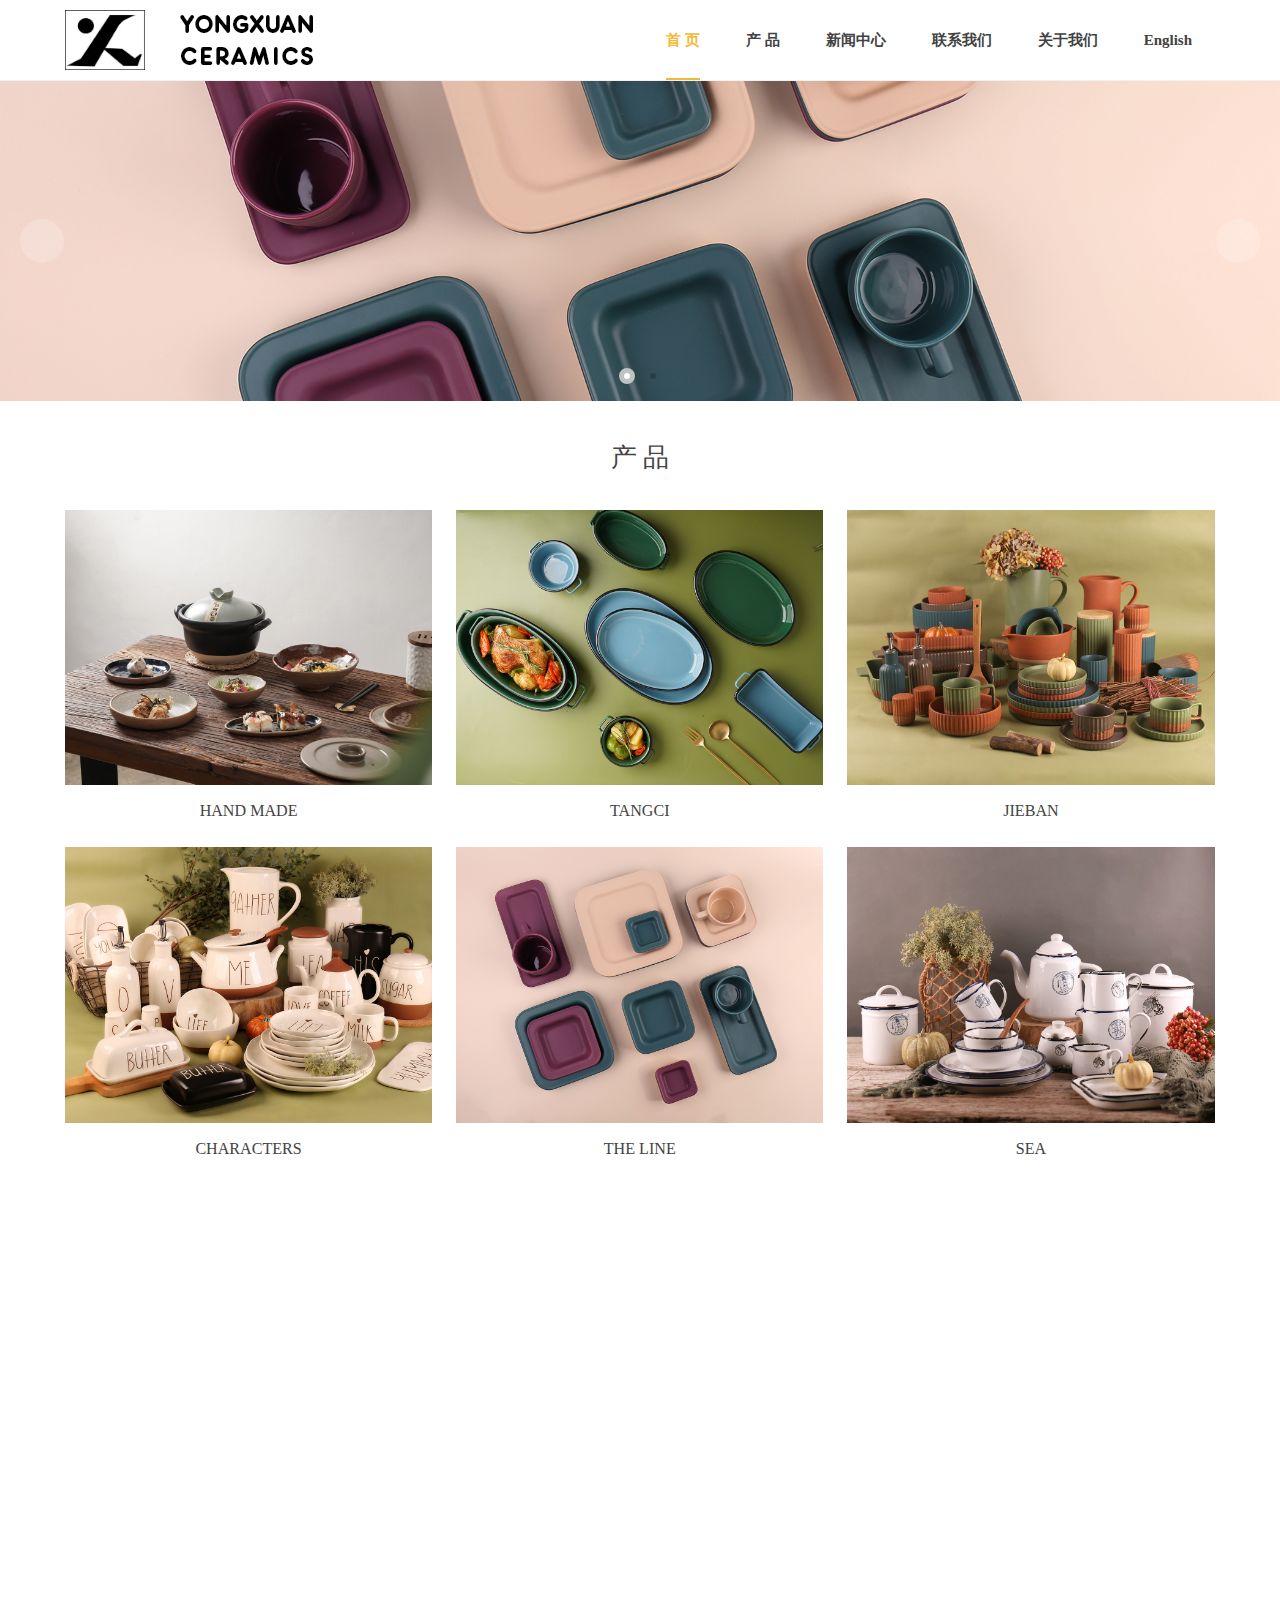
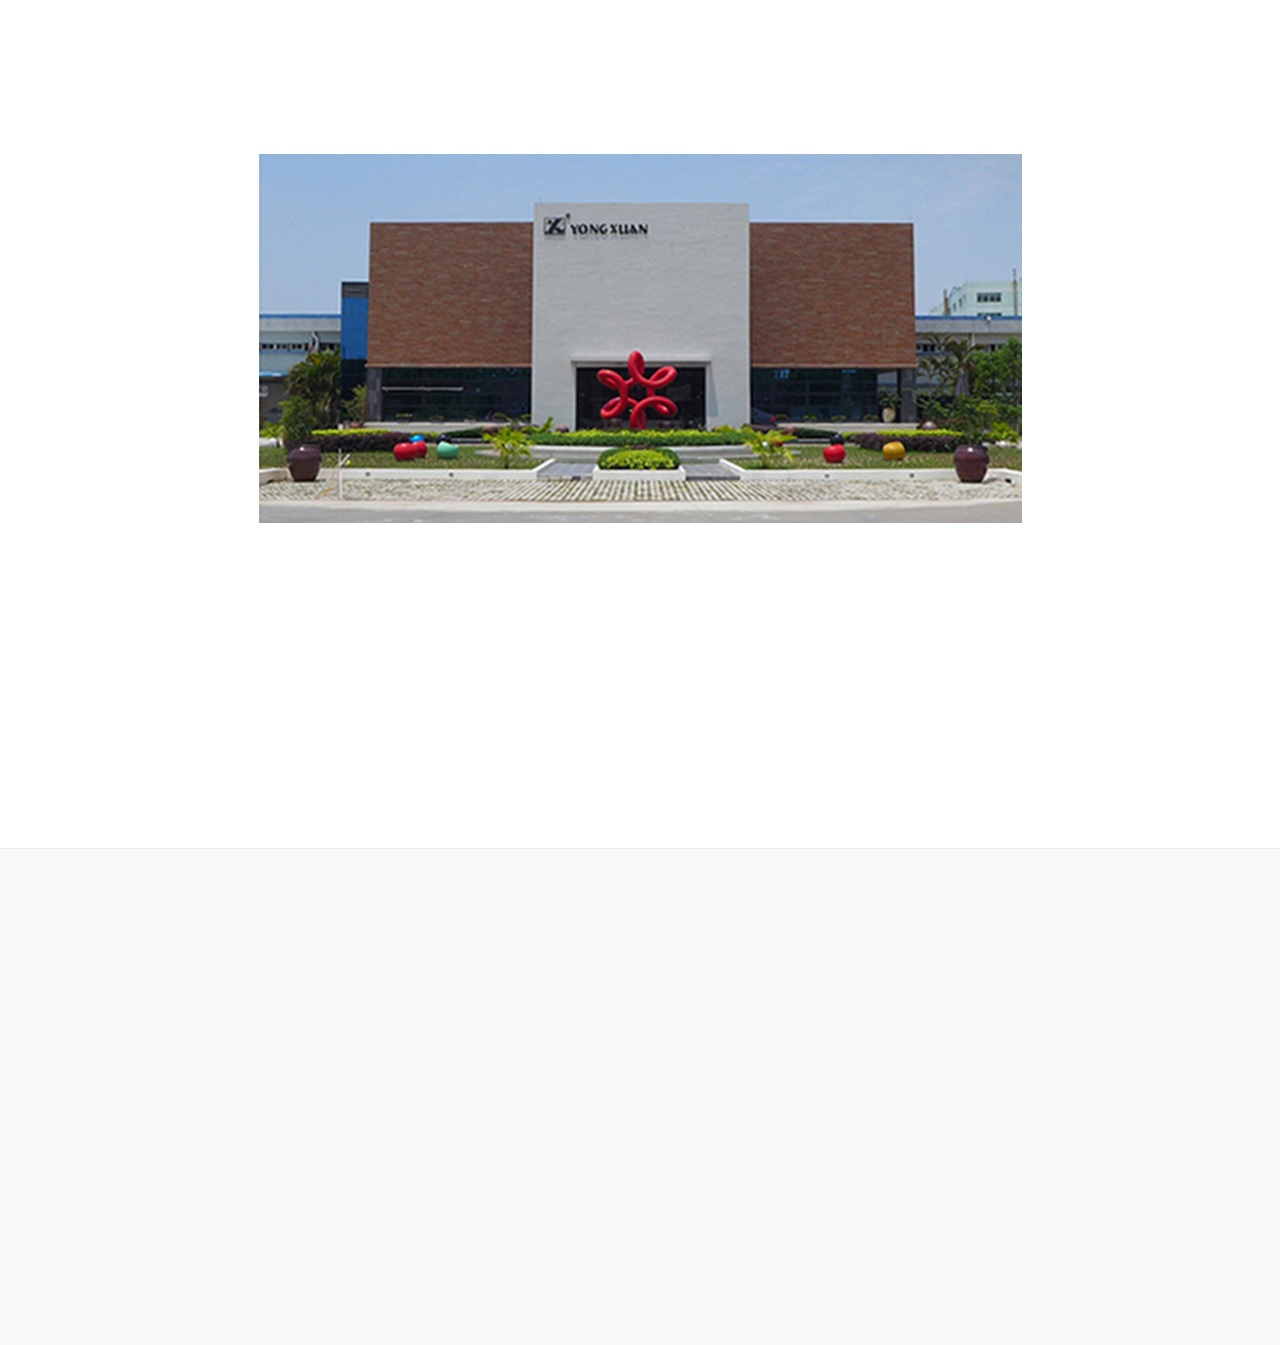
==== index_cn.html @ d11e0d85 "feat: init" ====
<!DOCTYPE HTML>
<html>
<head>
<title>HOME</title>
<meta charset="utf-8">
<meta http-equiv="X-UA-Compatible" content="IE=edge">
<meta name="viewport" content="width=device-width, initial-scale=1">
<meta content="yes" name="apple-mobile-web-app-capable">
<meta content="yes" name="apple-touch-fullscreen">
<meta content="" name="keywords">
<meta content="" name="description">
<meta content="initial-scale=1.0, minimum-scale=1.0, maximum-scale=2.0, user-scalable=no, width=device-width" name="viewport" />
<link rel="icon" href="resource/5f1c0148d9e52.ico" type="image/x-icon" /><link rel="stylesheet" href="template/css/fontawesome/css/font-awesome.css">
<link rel="stylesheet" href="template/css/global.css">
<link rel="stylesheet" href="template/css/widget.css">
<link rel="stylesheet" href="template/css/variousComponents.css">
<link rel="stylesheet" href="template/css/images.css">
<link rel="stylesheet" href="template/614/css/theme.css">
<link rel="stylesheet" href="template/614/css/color_0.css">
<script src="template/js/jquery-3.6.0.min.js"></script>
<!--[if !IE]><!-->
<script src="template/js/base.js"></script>
<!--<![endif]-->
<!--[if gte IE 9]>
<script src="template/js/base.js"></script>
<![endif]-->
<!--[if lt IE 9]>
      <link rel="stylesheet" href="template/614/css/fontawesome/css/font-awesome-ie7.min.css">
      <script src="template/js/selectivizr.js"></script>
      <script src="//cdn.bootcss.com/html5shiv/3.7.2/html5shiv.min.js"></script>
      <script src="//cdn.bootcss.com/respond.js/1.4.2/respond.min.js"></script>
      <script src="//cdn.bootcss.com/modernizr/2.8.2/modernizr.min.js"></script>
    <![endif]-->
<link href="public/naples/plugins/lightbox/css/lightbox.min.css" rel="stylesheet">
<link rel="stylesheet" href="template/banner/css/swiper.min.css">
<script src="template/banner/js/swiper.min.js"></script> <script src="template/js/jquery.SuperSlide.js"></script>
<script src="template/js/common.js?1"></script>
<script src="template/614/js/theme.js"></script>
<!-- feib -->
<script type="text/javascript" src="public/naples/plugins/layer/layer.js"></script>
<script type="text/javascript" src="forum/language.js?lanno=en&_csrf=3a645cUsauklr%2BLri827YA0I6%2BIaXbTcZBlBhGI8fqgSs5AYGC4LAh2YQTkkzUGuGzC9r63Y3mqg8aH47A"></script>
<script type="text/javascript" src="forum/ajax-url.js?lanno=en&_csrf=3a645cUsauklr%2BLri827YA0I6%2BIaXbTcZBlBhGI8fqgSs5AYGC4LAh2YQTkkzUGuGzC9r63Y3mqg8aH47A"></script>
<!-- plugins -->
<script type="text/javascript" src="public/naples/plugins/jQuery.formsValidation.js"></script>
<script type="text/javascript" src="public/naples/plugins/jQuery.nodeCommon.js"></script>
<script type="text/javascript" src="public/naples/plugins/extend.js"></script>
<link rel="stylesheet" href="template/css/animate.min.css">
<script src="template/js/animate.min.js"></script> 
<script type="text/javascript" src="template/js/components.js"></script>
<script type="text/javascript" src="public/naples/js/jquery.menu_style.js"></script>
<script type="text/javascript" src="public/naples/js/jquery.init.js"></script>
<link rel="stylesheet" href="template/css/jquery.mCustomScrollbar.css">
<script src="template/js/jquery.mCustomScrollbar.concat.min.js"></script>
<script type="text/javascript">
$(function(){
    dataAnimate();
    (function($,lanno){
        if(lanno === "" || lanno === "default"){
            return '';
        }

        $(".w-languege").each(function(){
            $(this).find("a").each(function(){
                if($(this).data("lanno") === lanno){
                    $(this).addClass("cur");
                }else{
                    if($(this).hasClass("cur")){
                        $(this).removeClass("cur");
                    }
                }
            });
        });
        
        $('.w-languege-dropDown').each(function(){
            let lanTitle = $(this).find('.select-lang .cur').html();
            $(this).find('.cur-lang span').html(lanTitle);
        });

    })(jQuery,"en");
});
</script>

<script>
(function(){
    var bp = document.createElement('script');
    var curProtocol = window.location.protocol.split(':')[0];
    if (curProtocol === 'https') {
        bp.src = 'https://zz.bdstatic.com/linksubmit/push.js';        
    }
    else {
        bp.src = 'http://push.zhanzhang.baidu.com/push.js';
    }
    var s = document.getElementsByTagName("script")[0];
    s.parentNode.insertBefore(bp, s);
})();
</script></head>
<body>

<script>var page = {pageId:36022};</script>
<script>var pages = [{"id":"36027","name":"首 页","url":"\/index_cn.html"},
{"id":"36028","name":"产 品","url":"\/cate-36025.html"},
{"id":"36029","name":"新闻中心","url":"\/list-36024.html"},
{"id":"36030","name":"联系我们","url":"\/page-36026.html"},
{"id":"36023","name":"关于我们","url":"\/page-36023.html"},
{"id":"36022","name":"English","url":"\/index.html"}];
var currentTheme = 614;var isSubmenuShow = 1;;</script>
<div class="body">
    <div class="w-container w-header w-header-common">
        <div class="topLogBox topLogBoxPc">
            <div class="topLogBox-in">
                <div class="clearfix">




                </div>
            </div>
        </div>
        <div class="row clearfix">
            <div class="mobile-nav-toggle"><i class="fa fa-navicon fa-2x"></i></div>
            <div class="nav_right_mask"></div>
            <div class="row_top clearfix">
                <div class="column column3">
                    <div class="col-logo"> 
                        <div class="w-logo">
    
    <a  href="/index.html"  class="w-logo-img"  > <img src="resource/5f0eb93c33a6a.jpg"/> </a>
</div> 
                    </div>
                </div>
                <div class="column column9 clearfix"> 
                    <style type="text/css">@media (min-width:1201px){.w-nav .submenu li a{}.w-nav .submenu li:hover > a, .w-nav .submenu li.active > a{}}.w-nav .nav_inner > li > a, .w-nav .nav_inner > li > .li-parent-div > a{font-weight:bold\9;}@media (min-width:960px){.w-nav .nav_inner > li > a, .w-nav .nav_inner > li > .li-parent-div > a{font-weight:bold;}}</style>
                    <div class="w-nav w-nav1 g-active-add">
                        <div class="w-nav-in">
                            <ul class="nav_inner clearfix" id="g-web-ul-menu" style="display:none;">
                                <li  data-menuid="36022"><a href = "index_cn.html" data-action = "36022" >首 页</a><i class="nav_simpline_cur"></i></li>
                                <li data-menuid="36025"><a href = "/cate-36025.html" data-action = "36025" >产 品</a><i class="nav_simpline_cur"></i></li>
                                <li data-menuid="36024"><a href = "/list-36024.html" data-action = "36024" >新闻中心</a><i class="nav_simpline_cur"></i></li>
                                <li  data-menuid="36026"><a href = "/page-36026.html" data-action = "36026" >联系我们</a><i class="nav_simpline_cur"></i></li>
                                <li  data-menuid="36023"><a href = "/page-36023.html" data-action = "36023" >关于我们</a><i class="nav_simpline_cur"></i></li>
                                <li  data-menuid="36027"><a href = "index.html" data-action = "36023" >English</a><i class="nav_simpline_cur"></i></li>
                                <div class="nav_moveBox"></div>
                            </ul>
                        </div>
                    </div>
                    <script type="text/javascript">
    (function($){
        if($(".g-active-add").length > 0){
            var joinMenu = ["36022"];
            for(var i in joinMenu){
                $(".g-active-add li").each(function(key){
                    if($(this).data("menuid") == joinMenu[i]){
                        $(this).addClass("active");
                    }
                });
                $(".navSubX li").each(function(key){
                    if($(this).data("menuid") == joinMenu[i]){
                        $(this).addClass("active");
                    }
                });
            }
        }
    })(jQuery);
</script> 
                </div>
            </div>
            <div class="col-right clearfix"> 
                <style type="text/css">@media (min-width:1201px){.w-nav .submenu li a{}.w-nav .submenu li:hover > a, .w-nav .submenu li.active > a{}}.w-nav .nav_inner > li > a, .w-nav .nav_inner > li > .li-parent-div > a{font-weight:bold\9;}@media (min-width:960px){.w-nav .nav_inner > li > a, .w-nav .nav_inner > li > .li-parent-div > a{font-weight:bold;}}</style>
                <div class="w-nav g-active-add">
                    <div class="w-nav-in">
                        <ul class="nav_inner clearfix">
                            <li  data-menuid="36022"><a href = "index_cn.html" data-action = "36022" >主 页</a><i class="nav_simpline_cur"></i></li>
                            <li data-menuid="36025"><a href = "/cate-36025.html" data-action = "36025" >产 品</a><i class="nav_simpline_cur"></i></li>
                            <li data-menuid="36024"><a href = "/list-36024.html" data-action = "36024" >新闻中心</a><i class="nav_simpline_cur"></i></li>
                            <li  data-menuid="36026"><a href = "/page-36026.html" data-action = "36026" >联系我们</a><i class="nav_simpline_cur"></i></li>
                            <li  data-menuid="36023"><a href = "/page-36023.html" data-action = "36023" >关于我们</a><i class="nav_simpline_cur"></i></li>
                            <li  data-menuid="36023"><a href = "index.html" data-action = "36023" >English</a><i class="nav_simpline_cur"></i></li>
                            <div class="nav_moveBox"></div>
                        </ul>
                    </div>
                </div>
                <script type="text/javascript">
    (function($){
        if($(".g-active-add").length > 0){
            var joinMenu = ["36022"];
            for(var i in joinMenu){
                $(".g-active-add li").each(function(key){
                    if($(this).data("menuid") == joinMenu[i]){
                        $(this).addClass("active");
                    }
                });
                $(".navSubX li").each(function(key){
                    if($(this).data("menuid") == joinMenu[i]){
                        $(this).addClass("active");
                    }
                });
            }
        }
    })(jQuery);
</script>                <div class="topLogBox topLogBoxTel">
                    <div class="topLogBox-in">
                        <div class="col-com"> 
                             
                             
                             
                             
                        </div>
                    </div>
                </div>
            </div>
        </div>
    </div>
    <style type="text/css">
    @media (max-width:767px){
        .bannerBox{width:100%; margin-left:-0%;}
    }
</style>
<section class="w-container bannerBox ">
        <div class="banner">
        <ul class="bxslider">
                                                <li>
                        <a href="javascript:void(0);" target="_self">
                            <img src="resource/5f1beaee36205.jpg" alt="" title=""
                             />
                        </a>
                    </li>
                                    <li>
                        <a href="javascript:void(0);" target="_self">
                            <img src="resource/5f1beaea7d1d7.jpg" alt="" title=""
                             />
                        </a>
                    </li>
                                    </ul>
        <script src="template/js/jquery.bxslider.js"></script>
        <link rel="stylesheet" href="template/css/jquery.bxslider.css">
        <script type="text/javascript">
            var scale = '';
            var speed = 500;
            var pause = 5;
            $(function () {
                $('.banner>ul').bxSlider({
                    mode: 'fade', /*滚动方式 fade、vertical、horizontal */
                    auto: true, /*自动滚动*/
                    autoControls: false, /*自动滚动按钮*/
                    infiniteLoop: true, /*循环滚动*/
                    hideControlOnEnd: true, /*无效按钮隐藏*/
                    adaptiveHeight: true, /*图片是否实际缩放比高度显示控制，图片比例不一样高度变化*/
                    minSlides: 1,
                    maxSlides: 1,
                    scale: scale,
                    speed: speed,
                    pause: pause * 1000
                });
            });
        </script> 
    </div>
</section>    
    <div class="w-container w-main"> 
        <div class="w-section pdTop-large pdBottom-large"  id="section-503855"><div class="row" style="max-width:;"><div class="row-mask" ></div><div class="wrap-content-in  pdTop-default pdBottom-default" data-id="503855" data-type="31"><h2 style="display:none;">产 品</h2><h2 style="display:none;"></h2><div class="li-div" data-comunique="b25167e8e23293d10400f24c29728462">
    <div class="not-animated w-title w-title16" data-animate="fadeInUp" style="">
        <div class="w-title-in">
            <div class="w-title-inner">
                <div class="title-h-in">
                    <h2 class="color_main color_h" style="" data-type="title">产 品</h2>
                    <span class="color_vice color_span" style="" data-type="subtitle"></span>
                </div>
            </div>
        </div>
    </div>
</div>
<div class="li-div" data-comunique="0b8c034ad35579294e35895cf63dd114">
    <div class="w-space space-b noChoose"  style="height:20px;">
        <div class="stretch-b"></div>
    </div>
</div><style type="text/css">
    .w-productList1 .g-f64376208dc94d8983b91829dcaebc40{ width:33.32%; *width:33.32%;}
</style>
<div class="li-div" data-comunique="f64376208dc94d8983b91829dcaebc40" id="products-f64376208dc94d8983b91829dcaebc40">
    <div class="not-animated w-productList w-productList1" data-animate="fadeInUp" style="text-align:center;">
        <div class="w-productList-in clearfix">
                                                <div class="w-prd-list-cell g-f64376208dc94d8983b91829dcaebc40">
                        <div class="w-prd-list-cell-in">
                            <div class="w-prd-con">
                                <div class="w-prd-imgbox imgScaleBig"><a target="_blank" href="/product-36025-144455.html" class="img-count w-prd-img">
                                        <div class="aspectRatio" style="padding-bottom:75%;"></div>
                                        <div class="img-count-in"><img alt="" title="" src="resource/5f1be4f2324c3.jpg"  /></div>
                                    </a></div>
                                <div class="w-prd-infobox" style="text-align:center;">
                                                                            <h2 class="w-prd-name" style=""><a target="_blank" href="/product-36025-144455.html">HAND MADE</a></h2>
                                                                                                            <div class="w-prd-sum" style="display:none;"></div>
                                </div>
                            </div>
                        </div>
                    </div>
                                    <div class="w-prd-list-cell g-f64376208dc94d8983b91829dcaebc40">
                        <div class="w-prd-list-cell-in">
                            <div class="w-prd-con">
                                <div class="w-prd-imgbox imgScaleBig"><a target="_blank" href="/product-36025-144454.html" class="img-count w-prd-img">
                                        <div class="aspectRatio" style="padding-bottom:75%;"></div>
                                        <div class="img-count-in"><img alt="" title="" src="resource/5f1be4f5b0c8a.jpg"  /></div>
                                    </a></div>
                                <div class="w-prd-infobox" style="text-align:center;">
                                                                            <h2 class="w-prd-name" style=""><a target="_blank" href="/product-36025-144454.html">TANGCI</a></h2>
                                                                                                            <div class="w-prd-sum" style="display:none;">做一个有品质、有气质，受人喜欢、受人尊敬的品牌，这在LifeVC，是最核心的价值观。珍惜品牌声誉，用心为她们设计、生产最优质的产品。珍惜品牌声誉，用心为她们设计、生产最优质的产品。珍惜品牌声誉，用心为她们设计、生产最优质的产品。珍惜品牌声誉，用心为她们设计、生产最优质的产品。

颜色：白色 / 黑色
尺寸：40*60</div>
                                </div>
                            </div>
                        </div>
                    </div>
                                    <div class="w-prd-list-cell g-f64376208dc94d8983b91829dcaebc40">
                        <div class="w-prd-list-cell-in">
                            <div class="w-prd-con">
                                <div class="w-prd-imgbox imgScaleBig"><a target="_blank" href="/product-36025-144453.html" class="img-count w-prd-img">
                                        <div class="aspectRatio" style="padding-bottom:75%;"></div>
                                        <div class="img-count-in"><img alt="" title="" src="resource/5f1be4f772ff8.jpg"  /></div>
                                    </a></div>
                                <div class="w-prd-infobox" style="text-align:center;">
                                                                            <h2 class="w-prd-name" style=""><a target="_blank" href="/product-36025-144453.html">JIEBAN</a></h2>
                                                                                                            <div class="w-prd-sum" style="display:none;">做一个有品质、有气质，受人喜欢、受人尊敬的品牌，这在LifeVC，是最核心的价值观。珍惜品牌声誉，用心为她们设计、生产最优质的产品。珍惜品牌声誉，用心为她们设计、生产最优质的产品。珍惜品牌声誉，用心为她们设计、生产最优质的产品。珍惜品牌声誉，用心为她们设计、生产最优质的产品。

颜色：白色 / 黑色
尺寸：40*60</div>
                                </div>
                            </div>
                        </div>
                    </div>
                                    <div class="w-prd-list-cell g-f64376208dc94d8983b91829dcaebc40">
                        <div class="w-prd-list-cell-in">
                            <div class="w-prd-con">
                                <div class="w-prd-imgbox imgScaleBig"><a target="_blank" href="/product-36025-144452.html" class="img-count w-prd-img">
                                        <div class="aspectRatio" style="padding-bottom:75%;"></div>
                                        <div class="img-count-in"><img alt="" title="" src="resource/5f1be4faa8427.jpg"  /></div>
                                    </a></div>
                                <div class="w-prd-infobox" style="text-align:center;">
                                                                            <h2 class="w-prd-name" style=""><a target="_blank" href="/product-36025-144452.html">CHARACTERS</a></h2>
                                                                                                            <div class="w-prd-sum" style="display:none;">做一个有品质、有气质，受人喜欢、受人尊敬的品牌，这在LifeVC，是最核心的价值观。珍惜品牌声誉，用心为她们设计、生产最优质的产品。珍惜品牌声誉，用心为她们设计、生产最优质的产品。珍惜品牌声誉，用心为她们设计、生产最优质的产品。珍惜品牌声誉，用心为她们设计、生产最优质的产品。

颜色：白色 / 黑色
尺寸：40*60</div>
                                </div>
                            </div>
                        </div>
                    </div>
                                    <div class="w-prd-list-cell g-f64376208dc94d8983b91829dcaebc40">
                        <div class="w-prd-list-cell-in">
                            <div class="w-prd-con">
                                <div class="w-prd-imgbox imgScaleBig"><a target="_blank" href="/product-36025-144451.html" class="img-count w-prd-img">
                                        <div class="aspectRatio" style="padding-bottom:75%;"></div>
                                        <div class="img-count-in"><img alt="" title="" src="resource/5f1be500c01ff.jpg"  /></div>
                                    </a></div>
                                <div class="w-prd-infobox" style="text-align:center;">
                                                                            <h2 class="w-prd-name" style=""><a target="_blank" href="/product-36025-144451.html">THE LINE</a></h2>
                                                                                                            <div class="w-prd-sum" style="display:none;">做一个有品质、有气质，受人喜欢、受人尊敬的品牌，这在LifeVC，是最核心的价值观。珍惜品牌声誉，用心为她们设计、生产最优质的产品。珍惜品牌声誉，用心为她们设计、生产最优质的产品。珍惜品牌声誉，用心为她们设计、生产最优质的产品。珍惜品牌声誉，用心为她们设计、生产最优质的产品。

颜色：白色 / 黑色
尺寸：40*60</div>
                                </div>
                            </div>
                        </div>
                    </div>
                                    <div class="w-prd-list-cell g-f64376208dc94d8983b91829dcaebc40">
                        <div class="w-prd-list-cell-in">
                            <div class="w-prd-con">
                                <div class="w-prd-imgbox imgScaleBig"><a target="_blank" href="/product-36025-144450.html" class="img-count w-prd-img">
                                        <div class="aspectRatio" style="padding-bottom:75%;"></div>
                                        <div class="img-count-in"><img alt="" title="" src="resource/5f1be502c9e44.jpg"  /></div>
                                    </a></div>
                                <div class="w-prd-infobox" style="text-align:center;">
                                                                            <h2 class="w-prd-name" style=""><a target="_blank" href="/product-36025-144450.html">SEA</a></h2>
                                                                                                            <div class="w-prd-sum" style="display:none;">做一个有品质、有气质，受人喜欢、受人尊敬的品牌，这在LifeVC，是最核心的价值观。珍惜品牌声誉，用心为她们设计、生产最优质的产品。珍惜品牌声誉，用心为她们设计、生产最优质的产品。珍惜品牌声誉，用心为她们设计、生产最优质的产品。珍惜品牌声誉，用心为她们设计、生产最优质的产品。

颜色：白色 / 黑色
尺寸：40*60</div>
                                </div>
                            </div>
                        </div>
                    </div>
                                    </div>
    </div>
</div>
<script type="text/javascript">
    $(function () {
        $("#products-f64376208dc94d8983b91829dcaebc40").listRow({
            row: 3,
            rowList: ".w-prd-list-cell",
            rowFind: ".w-prd-infobox"
        });
    });
</script><div class="li-div" data-comunique="de888e8fd28dc71e45121d1ad40fddaa">
    <div class="w-space space-b noChoose"  style="height:20px;">
        <div class="stretch-b"></div>
    </div>
</div></div></div></div><div class="w-section pdTop-large pdBottom-large"  id="section-503862"><div class="row" style="max-width:;"><div class="row-mask" ></div><div class="wrap-content-in  pdTop-default pdBottom-large" data-id="503862" data-type="31"><div class="li-div" data-comunique="c2b1eca4efb4b7af94b3e1d9de672877">
    <div class="w-space space-b noChoose"  style="height:20px;">
        <div class="stretch-b"></div>
    </div>
</div><h2 style="display:none;">NEWS CENTER</h2><h2 style="display:none;"></h2><div class="li-div" data-comunique="af33a8ec326133d417f1711cea472b85">
    <div class="not-animated w-title w-title16" data-animate="fadeInUp" style="">
        <div class="w-title-in">
            <div class="w-title-inner">
                <div class="title-h-in">
                    <h2 class="color_main color_h" style="" data-type="title">NEWS CENTER</h2>
                    <span class="color_vice color_span" style="" data-type="subtitle"></span>
                </div>
            </div>
        </div>
    </div>
</div>
<div class="li-div" data-comunique="486c675fdf9957c09078112f2575d8a4">
    <div class="w-space space-b noChoose"  style="height:20px;">
        <div class="stretch-b"></div>
    </div>
</div><div class="li-div" data-comunique="6363c741fb2a1c85449b89622325d75c" id="article-6363c741fb2a1c85449b89622325d75c" onselectstart="return false" style=" -moz-user-select: none;">
    <div class="not-animated w-adNews w-adNews5" data-animate="fadeInUp" style="">
        <div class="w-adNews-in clearfix">
            <ul><li><div class="news-item"><div class="news-imgbox"><a class="img-count w-news-img" href="/article-36024-43664.html" target="_blank" ><div class="aspectRatio" style="padding-bottom:75%;"></div><div class="img-count-in"><img alt="" title="" src="resource/5f0e6b15ec0de.png"></div></a></div><div class="news-com"><div class="news-h"><a class="news-kind" href="/list-36024-42997.html" target="_blank" title="MEDIA COVERAGE ">【MEDIA COVERAGE 】</a><a class="" href="/article-36024-43664.html" target="_blank" title="26年“老广交”的热情怀与冷思考" >26年“老广交”的热情怀与冷思考</a></div><div class="news-sum">第127届广交会在云端启幕，潮州许多外贸企业正紧张迎战。对于连续参加了26年广交会的吴永宣来说，这是一次全新的考验。从前期的选品、布置直播间、拍摄VR展馆和形象宣传片，再到网上广交会正式进行，这位“老广交”董事长又一次带领团队“吃了螃蟹”。</div><div class="date">2020-06-06</div></div></div></li></ul>        </div>
    </div>
</div>
<script type="text/javascript">
    $(function () {
        var article_li = $("#article-6363c741fb2a1c85449b89622325d75c>.w-adNews3").find(".w-adNews-imgs>ul>li");
        var article_prev = $("#article-6363c741fb2a1c85449b89622325d75c>.w-adNews3").find(".w-adNews-imgs>.adNews3prev");
        var article_next = $("#article-6363c741fb2a1c85449b89622325d75c>.w-adNews3").find(".w-adNews-imgs>.adNews3next");
        var article_image = $("#article-6363c741fb2a1c85449b89622325d75c>.w-adNews3").find(".w-adNews-imgs>ul");

        if (article_li.length > 0 && article_prev.length > 0 && article_next.length > 0) {
            article_prev.click(function () {
                if (article_image.find("li:visible").prev("li").length > 0) {
                    article_image.find("li:visible").hide(0, function () {
                        $(this).prev("li").show(0, function () {
                        });
                    })
                }
            });
            article_next.click(function () {
                if (article_image.find("li:visible").next("li").length > 0) {
                    article_image.find("li:visible").hide(0, function () {
                        $(this).next("li").show(0, function () {
                        });
                    })
                }
            });
        }


        if ($("#article-6363c741fb2a1c85449b89622325d75c>.w-adNews11").length > 0) {
            $("#article-6363c741fb2a1c85449b89622325d75c>.w-adNews11").listRow({
                row: 3,
                rowList: ".w-adNews-in ul>li",
                rowFind: ".news-sum"
            });
        }

        if ($("#article-6363c741fb2a1c85449b89622325d75c>.w-adNews12").length > 0) {
            var html6363c741fb2a1c85449b89622325d75c = $("#article-6363c741fb2a1c85449b89622325d75c>.w-adNews12").find('.w-adNews-in').html();
            var slideX6363c741fb2a1c85449b89622325d75c = function () {
                $("#article-6363c741fb2a1c85449b89622325d75c>.w-adNews12").slideNew({
                    mainCell: ".w-adNews-in ul",
                    autoPage: false,
                    effect: "topMarquee",
                    interTime: 50,
                    delayTime: 0,
                    autoPlay: true,
                    scroll: 1,
                    vis: 5
                });
            };
            slideX6363c741fb2a1c85449b89622325d75c();
            $(window).resize(function () {
                setTimeout(function () {
                    $("#article-6363c741fb2a1c85449b89622325d75c>.w-adNews12").find('.w-adNews-in').html(html6363c741fb2a1c85449b89622325d75c);
                    slideX6363c741fb2a1c85449b89622325d75c();
                }, 500);
            });
        }

        if ($("#article-6363c741fb2a1c85449b89622325d75c>.w-adNews13").length > 0) {
            var html6363c741fb2a1c85449b89622325d75c = $("#article-6363c741fb2a1c85449b89622325d75c>.w-adNews13").find('.w-adNews-in').html();
            var slideX6363c741fb2a1c85449b89622325d75c = function () {
                $("#article-6363c741fb2a1c85449b89622325d75c>.w-adNews13").slideNew({
                    mainCell: ".w-adNews-in ul",
                    autoPage: false,
                    effect: "topLoop",
                    interTime: 3000,
                    delayTime: 500,
                    autoPlay: true,
                    scroll: 1,
                    vis: 1
                });
            };
            slideX6363c741fb2a1c85449b89622325d75c();
            $(window).resize(function () {
                setTimeout(function () {
                    $("#article-6363c741fb2a1c85449b89622325d75c>.w-adNews13").find('.w-adNews-in').html(html6363c741fb2a1c85449b89622325d75c);
                    slideX6363c741fb2a1c85449b89622325d75c();
                }, 500);
            });
        }

        if ($("#article-6363c741fb2a1c85449b89622325d75c>.w-adNews14").length > 0) {
            var html6363c741fb2a1c85449b89622325d75c = $("#article-6363c741fb2a1c85449b89622325d75c>.w-adNews14").find('.w-adNews-in').html();
            var slideX6363c741fb2a1c85449b89622325d75c = function () {
                $("#article-6363c741fb2a1c85449b89622325d75c>.w-adNews14").slideNew({
                    mainCell: ".w-adNews-in ul",
                    autoPage: false,
                    effect: "topLoop",
                    interTime: 3000,
                    delayTime: 500,
                    autoPlay: true,
                    scroll: 1,
                    vis: 8
                });
            };
            slideX6363c741fb2a1c85449b89622325d75c();
            $(window).resize(function () {
                setTimeout(function () {
                    $("#article-6363c741fb2a1c85449b89622325d75c>.w-adNews14").find('.w-adNews-in').html(html6363c741fb2a1c85449b89622325d75c);
                    slideX6363c741fb2a1c85449b89622325d75c();
                }, 500);
            });
        }

        if ($("#article-6363c741fb2a1c85449b89622325d75c>.w-adNews15").length > 0) {
            var obj = $("#article-6363c741fb2a1c85449b89622325d75c>.w-adNews15").find('.w-adNews-in');
            var html6363c741fb2a1c85449b89622325d75c = obj.html();
            var slideX6363c741fb2a1c85449b89622325d75c = function () {
                $("#article-6363c741fb2a1c85449b89622325d75c>.w-adNews15").slideNew({
                    mainCell: ".w-adNews-in ul",
                    autoPage: false,
                    effect: "fold",
                    interTime: 5000,
                    delayTime: 500,
                    autoPlay: true,
                    scroll: 1,
                    vis: 1,
                    prevCell: ".prev",
                    nextCell: ".next"
                });
            };
            slideX6363c741fb2a1c85449b89622325d75c();
            $(window).resize(function () {
                $("#article-6363c741fb2a1c85449b89622325d75c>.w-adNews15").find('.w-adNews-in').html(html6363c741fb2a1c85449b89622325d75c);
                slideX6363c741fb2a1c85449b89622325d75c();
            });
        }

        if ($("#article-6363c741fb2a1c85449b89622325d75c>.w-adNews21").length > 0) {
            $('#article-6363c741fb2a1c85449b89622325d75c .w-adNews21 li').hover(function () {
                $(this).find('.date').addClass('bg_main');
            }, function () {
                $(this).find('.date').removeClass('bg_main');
            });
        }

        if ($("#article-6363c741fb2a1c85449b89622325d75c>.w-adNews23").length > 0) {
            $('#article-6363c741fb2a1c85449b89622325d75c .w-adNews23 .w-adNews-in').after('<div class="xd_prev aHoverbg_main"></div><div class="xd_next aHoverbg_main"></div><div class="prd_pageState xd_page"></div>');
            var $adNews = $('#article-6363c741fb2a1c85449b89622325d75c .w-adNews23');
            var $thisimg = $adNews.find('img');
            var img = new Image();
            img.onload = function () {
                var adNChild = $adNews.find('.w-adNews-in').html();
                var adNSlideX = function () {
                    var visX;
                    if ($(window).width() > 767) {
                        visX = 3;
                    } else if ($(window).width() > 480) {
                        visX = 2;
                    } else {
                        visX = 1;
                    }
                    $adNews.slideNew({
                        mainCell: ".w-adNews-in ul",
                        autoPage: true,
                        effect: "leftLoop",
                        interTime: 5000,
                        autoPlay: true,
                        scroll: visX,
                        vis: visX,
                        pageStateCell: ".xd_page",
                        prevCell: ".xd_prev",
                        nextCell: ".xd_next"
                    });
                }
                adNSlideX();
                imgCount();
                var widthOld = $(window).width();
                var widthNew;
                $(window).resize(function () {
                    widthNew = $(window).width();
                    if (widthOld > 767) {
                        if (widthNew < 768) {
                            $adNews.find('.w-adNews-in').html(adNChild);
                            adNSlideX();
                        }
                    } else if (widthOld > 480) {
                        if (widthNew > 767) {
                            $adNews.find('.w-adNews-in').html(adNChild);
                            adNSlideX();
                        } else if (widthNew < 481) {
                            $adNews.find('.w-adNews-in').html(adNChild);
                            adNSlideX();
                        }
                    } else {
                        if (widthNew > 480) {
                            $adNews.find('.w-adNews-in').html(adNChild);
                            adNSlideX();
                        }
                    }
                    widthOld = $(window).width();
                });
            }
            img.src = $thisimg.attr("src");
        }
    });
</script><div class="li-div" data-comunique="ae039e0b34ea51e26906aae03fc7eae6">
    <div class="w-space space-b noChoose"  style="height:20px;">
        <div class="stretch-b"></div>
    </div>
</div></div></div></div><div class="w-section pdTop-large pdBottom-large" style="color:#ffffff;" id="section-503860"><div class="row" style="max-width:;"><div class="row-mask" ></div><div class="wrap-content-in  pdTop-default pdBottom-default" data-id="503860" data-type="31"><div class="li-div" data-comunique="9394d9ced499102e3dd661e4da1a6a31" id="image-9394d9ced499102e3dd661e4da1a6a31">
    <div class="w-simImg"  style="cursor:pointer;text-align:center;">
        <div class="image-w">
                            <a title="" style="cursor:default;" href="javascript:void(0);" >
                    <div class="imgBB" >
                        <div class="img">
                            <img src="resource/5f0e759f3b4bf.png"  />
                        </div>
                    </div>
                    <div class="caption w-img-caption">
                        <div class="captionbg"></div>
                                            </div>
                </a>
                    </div>
    </div>
</div>
<div class="li-div" data-comunique="829e098c44ec3a79fd4b516508044489">
    <div class="not-animated w-text" data-animate="fadeInUp" style="">
        <br/><p dir="ltr" style="text-align: center; text-indent: 0em;"><br/></p>
        <div class="w-title w-title16">
            <div class="title-h-in">
                <h2 class="color_main color_h">
                    <span style="color: rgb(0, 0, 0);">
                        <strong>关 于 我 们</strong>
                        <br/>
                    </span>
                </h2>
            </div>
        </div>
        <p style="margin-top: 0px; margin-bottom: 0px; direction: ltr; unicode-bidi: embed; text-indent: 2em;">
            <span style="font-size: 18px; font-family: Calibri; color: rgb(0, 0, 0);"></span>
        </p>
        <p style="margin-top: 0px; margin-bottom: 0px; direction: ltr; unicode-bidi: embed; text-indent: 2em;">
            <span style="font-size: 18px; font-family: Calibri; color: rgb(0, 0, 0);"></span>
        </p>
        <p style="margin-top: 0px; margin-bottom: 0px; direction: ltr; unicode-bidi: embed; text-indent: 2em;">
            <span style="font-size: 18px; color: rgb(0, 0, 0);">
                <span style="font-size: 18px; color: rgb(0, 0, 0); font-family: Calibri; font-weight: bold;">潮州市中原陶瓷颜料有限公司&nbsp;</span>
                <span style="font-size: 18px; color: rgb(0, 0, 0); font-family: Calibri;">成立于 1989 年，是一家拥有自营进出口权，集研发、生产、销售为一体的大型陶瓷化工颜料公司。公司占地20000平方米，年产量高达8000吨。我们拥有先进的生产设备，专业生产牡丹牌胚体颜料，釉用颜料两大体系。本公司特色产品包括锆铁红、圆子红、宝石蓝、黑色等。</span>&nbsp;
            </span>
        </p>
        <p style="margin-top: 0px; margin-bottom: 0px; direction: ltr; unicode-bidi: embed; text-indent: 2em;">
            <span style="font-family: Calibri; font-size: 18px; color: rgb(0, 0, 0);">三十年来，我们坚持“以人为本，高效生产，诚信经营，精益求精”的发展宗旨，诚挚邀请广大陶瓷色料经销商，出口商和建筑厂商共同携手，为中国陶瓷色料产业的发展做出贡献。</span>
        </p>
    </div>
</div><div class="li-div" data-comunique="2fea1e9acc0cba9c72ff9596b9c42df3">
    <div class="w-text"  style="">
            </div>
</div></div></div></div><script type="text/javascript">$(function(){$(".div-table-first").find(".div-table-first").each(function(){$(this).removeClass("div-table-first")});});</script> 
    </div>
    <div class="w-container w-footer"> 
        <div class="w-footer-section pdTop-default pdBottom-default" ><div class="w-footer-in" style="max-width:;"><div class="foot-mask" ></div><div class="w-foot-content  pdTop-small pdBottom-small" data-id="503890" data-type="31"><div class="li-div" data-comunique="aaf5d69f6d4f4d4f8e182a8ec7733ec3">
    <div class="w-space space-b noChoose"  style="height:40px;">
        <div class="stretch-b"></div>
    </div>
</div><h2 style="display:none;">联 系 我 们</h2><h2 style="display:none;"></h2><div class="li-div" data-comunique="6955d63d2ea4cc8311978e3b1343acfc">
    <div class="not-animated w-title w-title20" data-animate="fadeInUp" style="">
        <div class="w-title-in">
            <div class="w-title-inner">
                <div class="title-h-in">
                    <div class="tith">
                        <span class="color_main" style="font-weight:bold;" data-type="title">联 系 我 们</span>
                        <h2 style=""  data-type="subtitle"></h2>
                    </div>
                                    </div>
            </div>
        </div>
    </div>
</div><div class="li-div" data-comunique="c683ec0c1444695ef63944838e2104be">
    <div class="w-space space-b noChoose"  style="height:35px;">
        <div class="stretch-b"></div>
    </div>
</div><div class="li-div col-li-div" data-id="503894" data-type="1"><div class="col-table"><table class="div-table div-table-first" width="100%" cellspacing="0" data-pid="503890" cellpadding="0" border="0"><tbody><tr><td class="td-w" width="50.63559322033898%"><div class="div-padding"><div class="li-div" data-comunique="c4b1e027a5393e02159567e4b2999da7">
    <div class="not-animated w-text" data-animate="fadeInLeft" style="">
        <span style="color: rgb(68, 68, 68); font-size: large; background-color: transparent;">潮州市中原陶瓷颜料有限公司</span>    </div>
</div><div class="li-div" data-comunique="4504d9a38722a88af78da5b11be78554">
    <div class="w-space space-b noChoose"  style="height:20px;">
        <div class="stretch-b"></div>
    </div>
</div><div class="li-div" data-comunique="937cb3d2c7d2ce9c3859c5205fe73e1c">
    <div class="not-animated w-text" data-animate="fadeInLeft" style="">
        地址：<span style="background-color: transparent;">中国广东省潮州市潮安县浮洋镇三胜村陈厝村原沟涵下及横路园地</span>
        <div><br>电话：+86-0768-2986189</div>
        <div><br>邮箱：manshuangli@outlook.com ， lingman1521@126.com<br></div>
    </div>
</div></div></td><td class="td-w" width="4.23728813559322%"><div class="div-padding"><div class="li-div" data-comunique="5f32f66c1aebd5e72044fb166f6d9e8b">
    <div class="w-space space-b noChoose"  style="height:40px;">
        <div class="stretch-b"></div>
    </div>
</div></div></td><td class="td-w" width="44.74576271186441%"><div class="div-padding"><div class="li-div" id="feedback-a0dd7fea00d09dcf4ba17fb1b34c0388" data-id="503897" data-type="20"><div class="w-form  not-animated"  data-animate="fadeInRight" style=""><input type="hidden" name="component-type" value="Feedback" /><input type="hidden" name="box-id" value="503897" /><input type="hidden" name="post-url" value="/en/form/submit.html?boxid=2b25CqnWUo%2Fe6XMlL80FfFWyld6oEiLsqXv4O8aGYjwn9%2FE" /><input type="hidden" name="page-id" value="0" /><div class="li-div" id="input_9cd3d348891794e46deb54cbc5bb65d6" data-comunique="9cd3d348891794e46deb54cbc5bb65d6">
    <div class="w-form-section  w-form-UL clearfix" style="">
        <div class="w-form-shartText">
            <label class="w-label-form">
                <span>姓名</span><span class="star_note">*</span>            </label>
            <div class="w-form-fr" style="">
                <input class="w-text-form" style="width:100%" type="text" data-comid="503898" data-variable="input503898" data-boxid="503897" />
            </div>
        </div>
    </div>
</div>
<script type="text/javascript">
    var input503898 = {"id":"503898","box_id":"503897","name":"Name","rules":{"required":{"message":"Name must not be null"},"length":{"min":0,"max":256,"message":"Name length in 256 range character"}}};
    $(function () {
        (function ($, textwidth) {
            textwidth = parseFloat(textwidth);
            if (textwidth === 0) {
                return;
            }
            textwidth = textwidth + 0.1;
            $("#input_9cd3d348891794e46deb54cbc5bb65d6 .w-label-form").css({"width": textwidth + "em"});
            $("#input_9cd3d348891794e46deb54cbc5bb65d6 .w-form-fr").css({"margin-left": (parseFloat(textwidth) + 0.5) + "em"});
        })(jQuery, "2");
    });
</script><div class="li-div" id="input_db8edacf1223875775a0f1e47126e1c6" data-comunique="db8edacf1223875775a0f1e47126e1c6">
    <div class="w-form-section  w-form-UL clearfix" style="">
        <div class="w-form-Email">
            <label class="w-label-form">
                <span>邮箱</span><span class="star_note">*</span>            </label>
            <div class="w-form-fr" style="">
                <input class="w-text-form" style="width:100%" type="email" data-comid="503900" data-variable="emailinput503900" data-boxid="503897" />
            </div>
        </div>
    </div>
</div>
<script type="text/javascript">
    var emailinput503900 = {"id":"503900","box_id":"503897","name":"Email","rules":{"required":{"message":"Email must not be null"},"length":{"min":0,"max":256,"message":"Email length in 256 range character"},"email":{"message":"Email wrong format"}}};
    $(function () {
        (function ($, textwidth) {
            textwidth = parseFloat(textwidth);
            if (textwidth === 0) {
                return;
            }
            textwidth = textwidth + 0.1;
            $("#input_db8edacf1223875775a0f1e47126e1c6 .w-label-form").css({"width": textwidth + "em"});
            $("#input_db8edacf1223875775a0f1e47126e1c6 .w-form-fr").css({"margin-left": (parseFloat(textwidth) + 0.5) + "em"});
        })(jQuery, "2");
    });
</script><div class="li-div" id="input_ffd5dacae27663fa069055243a62d8b7" data-comunique="ffd5dacae27663fa069055243a62d8b7">
    <div class="w-form-section  w-form-UL clearfix" style="">
        <div class="w-form-tel">
            <label class="w-label-form">
                <span>电话</span>            </label>
            <div class="w-form-fr" style="">
                <input class="w-text-form" style="width:100%" type="tel" data-comid="503899" data-variable="phoneinput503899" data-boxid="503897" >
            </div>
        </div>
    </div>
</div>
<script type="text/javascript">
    var phoneinput503899 = {"id":"503899","box_id":"503897","name":"Telephone","rules":{"length":{"min":0,"max":256,"message":"Telephone length in 256 range character"},"phone":{"message":"Telephone only allow input (number, comma, semicolon, \"-\" and \"+\")"}}};
    $(function () {
        (function ($, textwidth) {
            textwidth = parseFloat(textwidth);
            if (textwidth === 0) {
                return;
            }
            textwidth = textwidth + 0.1;
            $("#input_ffd5dacae27663fa069055243a62d8b7 .w-label-form").css({"width": textwidth + "em"});
            $("#input_ffd5dacae27663fa069055243a62d8b7 .w-form-fr").css({"margin-left": (parseFloat(textwidth) + 0.5) + "em"});
        })(jQuery, "2");
    });
</script><div class="li-div" data-comunique="c48da7dd3191299dfa03dd7dd0eb91a0" id="map-textarea-c48da7dd3191299dfa03dd7dd0eb91a0">
    <div class="w-form-section w-form-UL clearfix"  style="">
        <div class="w-form-largeText">
            <label class="w-label-form">
                内容            </label>
            <div class="w-form-fr" style="">
                <textarea class="w-textarea-form" style="width:100%;height:5em" id="tagc48da7dd3191299dfa03dd7dd0eb91a0" ></textarea>
                <input class="w-text-form" type="hidden" data-comid="503901" data-variable="textarea503901" data-boxid="503897" />
            </div>
        </div>
    </div>
</div>
<script type="text/javascript">
    var textarea503901 = {"id":"503901","box_id":"503897","name":"Content","rules":{"length":{"min":0,"max":256,"message":"Content length in 256 range character"}}};
    $(function () {
        $("#tagc48da7dd3191299dfa03dd7dd0eb91a0").focus(function () {
            var _this = $(this);
            _this.keyup(function () {
                _this.next("input:hidden").val(_this.val());
            });
        });
        (function ($, textwidth) {
            textwidth = parseFloat(textwidth);
            if (textwidth === 0) {
                return;
            }
            textwidth = textwidth + 0.1;
            $("#map-textarea-c48da7dd3191299dfa03dd7dd0eb91a0 .w-label-form").css({"width": textwidth + "em"});
            $("#map-textarea-c48da7dd3191299dfa03dd7dd0eb91a0 .w-form-fr").css({"margin-left": (parseFloat(textwidth) + 0.5) + "em"});
        })(jQuery, "2");
    });
</script><div class="w-form-code" >
</div><div class="w-form-submit" id="form-button-1545f5f35a671f0920b2521143b5f2f1" >
    <div class="w-buttom" style="">
        <div class="btn-default-w g-form-components"  data-comtag="feedback-a0dd7fea00d09dcf4ba17fb1b34c0388">
            <span class="btn-inner">提交</span>
        </div>
    </div>
</div></div></div></div></td></tr></tbody></table></div></div><div class="li-div" data-comunique="6028810f1c2b9353ba02f373a4602f99">
    <div class="w-space space-b noChoose"  style="height:40px;">
        <div class="stretch-b"></div>
    </div>
</div></div></div></div>    <!-- w-service-fixed-l -->
<div class="w-service-fixed ">
    <div class="service-item bg_s_default color_s_default aHoverbg_deepen aHovercolor_deepen service-item-top">
        <i class="fa fa-caret-up"></i>
        <div class="top" onclick="$('body,html').animate({scrollTop: 0}, 'normal');">TOP</div>
    </div>
                                    <script type="text/javascript">
        $(function () {
            $(window).scroll(function () {
                if ($(this).scrollTop() > 20) {
                    $('.w-service-fixed .service-item-top').show();
                } else {
                    $('.w-service-fixed .service-item-top').hide();
                }
            });
        });
    </script>       
</div>
 
    </div>
</div>

<div class="topTel" onclick="$('body,html').animate({scrollTop: 0}, 500);"><i class="fa fa-arrow-up"></i></div>
<script type="text/javascript" src="public/naples/js/jquery.global.js"></script>
<script type="text/javascript" src="public/naples/js/jquery.form.js"></script>
<script type="text/javascript" src="public/naples/plugins/lightbox/js/lightbox.min.js"></script>
<script type="text/javascript" src="public/naples/js/jquery.custom.js"></script>
<script src="template/js/tabMu.js"></script>
<script src="template/js/fold.js"></script>
<!-------手风琴------------>
<script src="template/js/accordion.js"></script>
<!-------手风琴 end------------>
<!-------标签切换------------>
<script src="template/js/tabVMu.js"></script> 
<script type="text/javascript" src="public/js/distpicker/distpicker.data.min.js"></script>
<script type="text/javascript" src="public/js/distpicker/distpicker.js"></script>
<script type="text/javascript" src="public/js/distpicker/distpicker.main.js"></script>
<script src="template/js/menuH.js"></script>
<script src="template/js/menuV.js"></script>
<script>
    (function($){
        $(window).on("load",function(){
            if($(window).width()<=960){
                $(".tabVMu").each(function(index, element) {
                    $(this).mCustomScrollbar({
                        scrollButtons:{
                            enable:false
                        },
                        advanced:{
                            autoExpandHorizontalScroll:true,
                            autoScrollOnFocus:true
                        },
                        scrollInertia:550,
                        horizontalScroll:true,
                        autoHideScrollbar:true
                    });
                });
            }
        });
    })(jQuery);
    (function($){
        $(window).on("load",function(){
            $(".tabMu").each(function(index, element) {
                $(this).mCustomScrollbar({
                        scrollButtons:{
                            enable:false
                            },
                        advanced:{
                            autoExpandHorizontalScroll:true,
                            autoScrollOnFocus:true
                            },
                        scrollInertia:550,
                        horizontalScroll:true,
                        autoHideScrollbar:true
                });
            });
        });
    })(jQuery);
</script> 
<script src="template/js/count.js"></script>
<script>
    $(function(){
        var countCXArr = [];
        var countCX=function (){
            $('.w-numCount').each(function(i, dom) {
                if(countCXArr[i] && countCXArr[i] === true){
                    return;
                }
                var sT;
                var ncTop;
                sT = $(window).scrollTop();
                ncTop = $(dom).offset().top;
                if (sT > ncTop-$(window).height() && sT < ncTop) {
                    var iDom = $(dom).find('.numCX'),
                    decimals = 0,
                    startVal = iDom.attr('data-startVal'),
                    endVal = iDom.attr('data-endVal'),
                    duration = iDom.attr('data-speed'); 
                    // target：目标元素id, startVal：你想要开始的值, endVal：你想要到达的值, decimals：小数位数，默认值为0, duration：动画持续时间为秒，默认值为2, options：选项的可选对象
                    new CountUp(iDom.attr('id'), startVal, endVal, 0, duration, {
                        useEasing: true,//效果
                        separator: ''//数字分隔符
                    }).start();
                    countCXArr[i] = true;
                }
            });
        }
        countCX();
        $(window).on("scroll",function() {
            countCX();
        })
    });
</script> 
</body>
</html>
---- template/css/global.css ----
@charset "utf-8";
/*! normalize.css v3.0.3 | MIT License | github.com/necolas/normalize.css */
*{ box-sizing:border-box; -webkit-appearance: none; -webkit-tap-highlight-color: rgba(0, 0, 0, 0); -webkit-touch-callout: none;}
*:focus { outline: none; }
html { font-family:Arial, Helvetica, sans-serif; -webkit-text-size-adjust: 100%; -ms-text-size-adjust: 100%;}
body { margin: 0;}
body, div, span, object, iframe, p, blockquote, pre, a, abbr, acronym, address, code, del, dfn, em, q, dl, dt, dd, ol, ul, li, fieldset, form, legend, caption, tbody, tfoot, thead, article, aside, dialog, figure, footer, header, hgroup, nav, section{ padding:0; margin:0;}
article, aside, details, figcaption, figure, footer, header, hgroup, main, menu, nav, section, summary {display: block;}
audio, canvas, progress, video { display: inline-block; vertical-align: baseline; }
audio:not([controls]) {  /*display: none;*/  height: 0; }
[hidden], template {  display: none; }
a {  background-color: transparent; text-decoration:none; }
a:hover{text-decoration:underline;}
a:active,a:hover {  outline: 0; }
abbr[title] { border-bottom: 1px dotted; }
b,strong { font-weight: bold; }
dfn {  font-style: italic;}
mark {  color: #000;  background: #ff0;}
small {  font-size: 80%; }
sub,sup {  position: relative;  font-size: 75%;  line-height: 0;}
img {  border: 0;}
svg:not(:root) {  overflow: hidden;}
figure {  margin: 1em 40px;}
hr {  height: 0;  -webkit-box-sizing: content-box;  -moz-box-sizing: content-box;   box-sizing: content-box; }
pre {  overflow: auto;}
code, kbd, pre, samp {  /*font-family: monospace, monospace;  font-size: 1em; */}
button, input, optgroup, select, textarea {  margin: 0;  font: inherit;  color: inherit; }
button { overflow: visible; }
[role='button']:focus{outline: 0;}
button,select {  text-transform: none; }
button,html input[type="button"],input[type="reset"],input[type="submit"] {  -webkit-appearance: button;  cursor: pointer; }
button[disabled], html input[disabled] {  cursor: default; }
button::-moz-focus-inner, input::-moz-focus-inner {  padding: 0;  border: 0; }
input {  line-height: normal; outline:none;}
input[type="checkbox"],input[type="radio"] {  -webkit-box-sizing: border-box;  -moz-box-sizing: border-box;  box-sizing: border-box;  padding: 0; }
input[type="number"]::-webkit-inner-spin-button, input[type="number"]::-webkit-outer-spin-button {  height: auto; }
input[type="search"] {  -webkit-box-sizing: content-box;     -moz-box-sizing: content-box;    box-sizing: content-box;  -webkit-appearance: textfield; }
input[type="search"]::-webkit-search-cancel-button, input[type="search"]::-webkit-search-decoration {  -webkit-appearance: none; }
input[type="text"]{-webkit-appearance: none;}
input[type="checkbox"]{ -webkit-appearance:checkbox;}
input[type="radio"]{ -webkit-appearance:radio;}
fieldset {  padding: .35em .625em .75em;  margin: 0 2px;  border: 1px solid #c0c0c0;}
legend {  padding: 0;  border: 0; }
textarea {  overflow: auto; outline:none;-webkit-appearance: none;}
optgroup {  font-weight: bold; }
table { border-spacing: 0;  border-collapse: collapse; table-layout: fixed;}
td,th {  padding: 0; }
/* base css */

img {  vertical-align: middle; }

hr {  margin-top: 20px;  margin-bottom: 20px;  border: 0;  border-top: 1px solid #eee; }

[role="button"] {  cursor: pointer; }

h1, h2, h3, h4, h5, h6, .h1, .h2, .h3, .h4, .h5, .h6 {  line-height: 1.3;   }

h1 .small, h2 .small, h3 .small, h4 .small, h5 .small, h6 .small, .h1 .small, .h2 .small, .h3 .small, .h4 .small, .h5 .small, .h6 .small { font-weight: normal; line-height: 1; color: #777; }

h1, .h1, h2, .h2, h3, .h3 { margin-top: 20px; margin-bottom: 10px; }

h1 .small, .h1 .small, h2 .small, .h2 .small, h3 .small, .h3 .small {  font-size: 65%; }

h4, .h4, h5, .h5, h6, .h6 {  margin-top: 10px;  margin-bottom: 10px; }

h4 .small, .h4 .small, h5 .small, .h5 .small, h6 .small, .h6 .small {  font-size: 75%; }

h1, .h1 {  font-size: 42px; }
h2, .h2 {  font-size: 36px; }
h3, .h3 {  font-size: 30px; }
h4, .h4 {  font-size: 24px; }
h5, .h5 {  font-size: 20px; }
h6, .h6 {  font-size: 16px; }

p {  margin: 0 0 10px; }
.lead { margin-bottom: 20px;  font-size: 16px; font-weight: 300; line-height: 1.4; }

.text-left{ text-align:left;}
.text-center{ text-align:center;}
.text-right{ text-align:right;}
.clearfix:after{ content:""; display:block; clear:both; height:0; visibility:hidden;}
.clearfix{ zoom:1;}
.clear{ clear:both; height:0; overflow:hidden;}
.star_note{ color:#f00; padding:0 3px;}

/* IE输入密码或者text表单框中显示叉叉跟眼睛的图标样式去除 */
::-ms-clear, ::-ms-reveal{display: none;}

.height0{ overflow:hidden; height:0;}

/* 隐私条款样式 */
.clause{margin:6px 0;cursor:pointer;background: inherit!important;padding: 0!important;}
.clause a{text-decoration: underline!important;display: inline-block!important;}
.clause_mask{display: none;position:fixed;top:0;bottom:0;left:0;right:0;z-index:9999;background: rgba(0, 0, 0, 0.6);}
.clause_info_row{width:50%;margin:10% auto 15%;background:#fff;border-radius:8px;padding:50px;position:relative;}
.clause_info_row .icon-close{font-size:20px;position:absolute;right:-9px;top:-21px;width:50px;height:50px;border-radius:50px;cursor:pointer;display:block;
	background: #fff url(/template/images/close2.png) no-repeat 10px 10px;
}
.clause_info{overflow-y:scroll;max-height: 500px;}

@media only screen and (max-width: 768px){
	.clause_info_row{width: 90%;padding: 20px;}
}
.hiden-h1{height: 0;overflow: hidden;margin: 0;padding: 0;}
---- template/css/widget.css ----
@charset "utf-8";
/*----2021.3.25----*/
html, body{ min-width:auto;height:100%; }
body{/*position:relative;*/ line-height:1.5;  font-family:"微软雅黑",microsoft yahei; background:#fff;}
.mouseBody{overflow: visible !important;}
.body{ font-size:12px; overflow:hidden; }
pre{white-space:normal; font-family:"微软雅黑",microsoft yahei;}
.product-descons ul,.product-descons ol,.newsContent ul,.newsContent ol,.w-text ul,.w-text ol{ padding-left:2em;}
.light{ color:#ff0000;}
.col-table{ margin:0 -15px;}
.col-table .col-table{ margin:0 -10px;}
.div-table {table-layout: fixed;}
.product-descons img,.w-text img,.newsContent img{ max-width:100%;}
input[type='number']{appearance:textfield; -moz-appearance:textfield; -webkit-appearance:textfield;}/*消除input[type='number']右边箭头*/
input::-webkit-inner-spin-button {-webkit-appearance: none; }/*消除input[type='number']右边箭头*/
input::-webkit-outer-spin-button { -webkit-appearance: none;}/*消除input[type='number']右边箭头*/
#bdshare_weixin_qrcode_dialog{box-sizing:content-box; -moz-box-sizing:content-box; -webkit-box-sizing:content-box;}
.font12{ font-size:12px !important;}
.font14{ font-size:14px !important;}
.font16{ font-size:16px !important;}
.font18{ font-size:18px !important;}
.font20{ font-size:20px !important;}
.font22{ font-size:22px !important;}
.font24{ font-size:24px !important;}
.font26{ font-size:26px !important;}
.font28{ font-size:28px !important;}
.font30{ font-size:30px !important;}
.font32{ font-size:32px !important;}
.font36{ font-size:36px !important;}
.font48{ font-size:48px !important;}
.font54{ font-size:54px !important;}
.font64{ font-size:64px !important;}
.fontNormal{ font-weight:normal !important;}
.fontBold{ font-weight:bold !important;}
.bsBox,.bsBox *{ box-sizing:content-box; -webkit-box-sizing:content-box;}
.border_e9e9e9{ border-color: #e9e9e9;}
.border_bbbbbb{ border-color: #bbbbbb;}

.tb_x th,.tb_x td{ border:1px solid #d0d0d0; padding:5px 10px;}
.tb_x p{ margin-bottom:0;}


.crumbsNew{max-width:1200px; margin:0 auto 1em; padding:0.5em 0;}
.w-section .row{position:relative; margin:0 auto;}
.w-section .row .row-mask{position:absolute; left:0; right:0; top:0; bottom:0; z-index:3;}
.w-section .row .wrap-content-in{position:relative; z-index:3;}/*z-index设置是为了下面内容可浮在banner上*/

.highlightone1-dt{border: 3px solid #FB6704;animation: 1.2s ease 0s normal none infinite running blinkCur; margin:0 -3px -3px; }
@keyframes blinkCur {
50% {
    animation-timing-function: ease-out;
    border: 3px solid #FB6704;
	box-shadow:0 0 20px rgba(251,220,4,0.5);
}
100% {
    animation-timing-function: ease-out;
    border: 3px solid hsla(0, 0%, 0%, 0);
	box-shadow:none;
}
}
@keyframes blinkCur {
50% {
    animation-timing-function: ease-out;
    border: 3px solid #FB6704;
	box-shadow:0 0 20px rgba(251,220,4,0.5);
}
100% {
    animation-timing-function: ease-out;
    border: 3px solid hsla(0, 0%, 0%, 0);
	box-shadow:none;
}
}

.topTel{ display:none;}
/*------------------导航栏 start -----------------------*/
.mobile-nav-toggle,.nav_right_mask{ display:none;}
.w-header,.w-admin-header{position:relative; z-index:101;}
.w-logo-img{ font-size:0;}
.w-logo-img img{ max-height:150px; max-width:100%; /*vertical-align:bottom;*/}
.w-logo h1, .w-logo a{ text-decoration:none !important;}
.w-logo a{ display:block;}
.w-logo h1{font-weight:normal; margin:0;}
.w-nav ul{ display:inline-block; *display:inline; *zoom:1; list-style:none; padding-left:0; }
.w-nav .g-prev-next-ul{padding-left:0 !important; padding-right:0 !important;}
/*.w-nav .nav_inner,.w-nav .nav_inner> li{*vertical-align:top;}*/
.w-nav .nav_inner> li{ font-size:14px;}
.w-nav .nav_inner > li > a, .w-nav .nav_inner > li > .li-parent-div > a{ white-space:nowrap;}
.w-nav li{ float:left; position:relative;}
.w-nav li a{ display:inline-block; *display:block; padding:5px 15px; line-height:19px; text-align:center; }
.w-nav li a:hover,.w-nav li a:focus{ text-decoration:none;}
.w-nav .li-parent-div{ position:relative; *position:static; cursor:pointer;}
.w-nav .li-parent-div .fa{ position:absolute; right:8px; top:50%; margin-top:-0.5em;}
.w-nav .li-parentOne-div span{ display:none;}
.w-nav .submenu{ position:absolute; z-index:1;  display:none; font-size:12px;box-shadow:0 0 2px rgba(0,0,0,0.1); -moz-box-shadow:0 0 2px rgba(0,0,0,0.1); -webkit-box-shadow:0 0 2px rgba(0,0,0,0.1); }
.w-nav .submenu ul{ display:block;}
.w-nav .submenu li{ width:150px; float:none;}
.w-nav .submenu li .submenu{ left:150px; top:0;}
.w-nav .submenu li a{ display:block;/*text-align:left;*/ padding:8px 20px 8px 10px;}
.nav_simpline_cur{ display:none;}
.nav_moveBox{ display:none;}
.mobile-nav-toggle{/*position:fixed;*/ position:absolute; top:0.42rem; left:0.35rem; z-index:3;cursor:pointer;}
.mobile-nav-toggle .fa{ font-size:0.75rem;}
.w-nav .icon-sub{ position:absolute; right:5px; top:0; bottom:0; width:14px;  background:url(../images/nav_menu_sub.png) no-repeat center;}
.back-div{ display:none;}
.w-shopCart .num{ padding:0 3px; color:#fff; background:#f00; font-size:90%; display:inline-block; *display:inline; *zoom:1; margin-top:-15px; margin-left:-5px; border-radius:30px; -moz-border-radius:30px; -webkit-border-radius:30px; vertical-align:middle; line-height:1.8;  }
.w-custom{ position:relative; z-index:9; padding-top:10px; padding-bottom:10px;}
.w-custom .w-text{ line-height:1.5;}
.topLogBox .topLogBox-in{ overflow:visible !important;}
.topLogBox .topLogBox-in:after{content:""; display:block; clear:both; height:0; visibility:hidden;}
.topLogBox .w-custom a{margin: 0; padding: 0;}

.w-languege-dropDown{ position: relative; }
.w-languege-dropDown .cur-lang{ cursor: pointer;padding: 0 6px;}
.w-languege-dropDown .cur-lang span{ display: inline-block !important;}
.w-languege-dropDown .select-lang{position: absolute; z-index: 10; left: -15px; top: 100%; padding-top: 10px; padding-bottom: 5px; display: none;}
.w-languege-dropDown:hover .select-lang{ display: block;}
.w-languege-dropDown .select-lang ul, .w-languege-dropDown .select-lang li{ list-style: none; padding: 0; margin: 0;}
.w-languege-dropDown .select-lang ul{ display: block;background: #fff; -webkit-box-shadow: 0 3px 10px rgba(0,0,0,0.08); box-shadow: 0 3px 10px rgba(0,0,0,0.08); }
.w-languege-dropDown .select-lang li a{ display: block; white-space: nowrap; line-height: 2.5; color: #444; margin: 0; padding: 0 20px;}
.w-languege-dropDown .select-lang li a:hover{ background: rgba(0,0,0,0.05); text-decoration: none;}

/*-------------6.4新增---------------------*/
@media (min-width:1201px){
	.body-navOther .w-nav2 .nav_inner > li > .submenu, .body-navOther .w-nav3 .nav_inner > li > .submenu, .body-navOther .w-nav4 .nav_inner > li > .submenu, .body-navOther .w-nav5 .nav_inner > li > .submenu{ display: none !important;}
	.body-navDefault .navSubX{ display: none;}
	.column .w-nav3{ float: right;}
}
.navSubX{ position:absolute; top: 100%; left: 0; right: 0; box-shadow: 0 2px 3px rgba(0,0,0,0.05); -webkit-box-shadow: 0 2px 3px rgba(0,0,0,0.05); transition: top 0.3s; -webkit-transition: top 0.3s; color: #666; }
.navSubX a{ color: #444;}
.navSubX .row{ margin: 0 auto; padding-top: 0 !important; margin-top: 0 !important; padding-left: 0 !important; padding-right: 0 !important;}
.navSubX .item{ display: none;}
.navSubX .item:before{ content: ''; height: 1px; position: absolute; z-index: 10; left: 50%; margin-left:-1500px; width:3000px;box-shadow: 0 0 5px rgba(0, 0, 0, 0.1) inset; -webkit-box-shadow: 0 0 5px rgba(0, 0, 0, 0.1) inset;}
.navSubX img{max-width: 100%;}
.subM_list ul, .subM_list li{ list-style: none; margin: 0; padding: 0;}
.navSubXNoFull{box-shadow:none; -webkit-box-shadow: none;}
.navSubXNoFull .row{ overflow:hidden; box-shadow: 0 2px 3px rgba(0,0,0,0.05); -webkit-box-shadow: 0 2px 3px rgba(0,0,0,0.05); }

.navSubX2 .subM_list_cc .row{ display: box; display: flex;}
.navSubX2 .subM_list_cc .subM_list{ width: 20%;  padding: 40px 0; float: left; position: relative; text-align: center;}
.navSubX2 .subM_list_cc .subM_list:before{content: ''; position: absolute; top: 0; right: 0; bottom: 0; width:1500px;background: #fff; background-repeat: no-repeat; background-position: right top;}
.navSubX2 .subM_list_cc .subM_list ul{position: relative; z-index: 2;}
.navSubX2 .subM_list_cc .subM_list li a{padding: 0.5em 10%; display: block; position: relative;}
.navSubX2 .subM_list_cc .subM_list li a:hover{ text-decoration: none;}
.navSubX2 .subM_list_cc .subM_list li i.icoj{ display: none;}
.navSubX2 .subM_list_cc .subM_cc{ width: 80%; padding: 40px 0; float: left; position: relative;}
.navSubX2 .subM_list_cc .subM_cc:before{content: ''; position: absolute; left: 0; top: 0; bottom: 0; width:2000px;background: #f6f6f6; background-repeat: no-repeat; background-position: left top;}
.navSubX2 .subM_cc .subM_cc_in{ position: relative; z-index: 2; padding: 0 5%; }
.navSubX2 .subM_cc .cc_img{ max-width: 35%; margin-right: 5%; margin-bottom: 20px; float: left;}

.navSubX3{ display: none;}
.navSubX3:before{ content: ''; height: 1px; position: absolute; z-index: 1; left: 0; right: 0;box-shadow: 0 0 5px rgba(0, 0, 0, 0.1) inset; -webkit-box-shadow: 0 0 5px rgba(0, 0, 0, 0.1) inset;}
.navSubX3 .item:before{ display: none;}
.navSubX3 .navSubList{position: relative; display: flex; font-size: 14px;}
.navSubX3 .navSubList:before{content: ''; display: block; position: absolute; top: 0; left: 50%; margin-left: -1500px; bottom: 0; width:3000px;background: #fff; background-repeat: no-repeat; background-position: center top;}
.navSubX3 .navSubList .item{position: relative; z-index: 2; float: left; display: block; min-height: 1em;}
.navSubX3 .subM_list{ padding: 30px 0; text-align:center;}
.navSubX3 .subM_list ul{position: relative; z-index: 1;}
.navSubX3 .subM_list li a{ display:block; line-height: 1.5; padding: 0.3em 0.5em;}
.navSubX3 .navSubList .item .subM_list:before{ content: ''; position: absolute; left: 50%; width:0; top: 0; bottom: 0;  background: #f0f0f0; transition: all 0.5s; -webkit-transition: all 0.5s;background-repeat: no-repeat; background-position: center top;}
.navSubX3 .navSubList .item.on .subM_list:before{width: 100%; left: 0;}

.navSubX4 .subM_list_cc .row{ display: box; display: flex;}
.navSubX4 .subM_list_cc .subM_cc{ width: 40%;  display: flex;  float: left; position: relative;}
.navSubX4 .subM_list_cc .subM_cc:before{content: ''; position: absolute; right: 0; top: 0; bottom: 0; width:1500px;background: #f6f6f6; background-repeat: no-repeat; background-position: right top;}
.navSubX4 .subM_cc .cc_text{padding: 40px 8%; position: relative; z-index: 2;}
.navSubX4 .subM_list_cc .subM_list{ width: 60%; padding: 40px 0; float: left; position: relative;}
.navSubX4 .subM_list_cc .subM_list:before{ content: ''; position: absolute; top: 0; left: 0; bottom: 0; width:1500px;background: #fff; background-repeat: no-repeat; background-position: left top;}
.navSubX4 .subM_list_cc .subM_list ul{position: relative; z-index: 2; padding: 0 5%;}
.navSubX4 .subM_list_cc .subM_list li{ float: left; min-width: 140px; margin-right: 20px; margin-bottom: 20px;}
.navSubX4 .subM_list_cc .subM_list li a{line-height: 1.5; display: block; position: relative;}
.navSubX4 .subM_list_cc .subM_list li a:hover{ text-decoration: none;}
.navSubX4 .subM_list_cc .subM_list li i.icoj{ display: none;}

.navSubX5 .subM_list_cc .row{ display: box; display: flex;}
.navSubX5 .subM_list_cc .subM_list{ width: 20%;  padding: 40px 0; float: left; position: relative;}
.navSubX5 .subM_list_cc .subM_list:before{content: ''; position: absolute; top: 0; right: 0; bottom: 0; width:1500px;background: #fff; background-repeat: no-repeat; background-position: right top;}
.navSubX5 .subM_list_cc .subM_list ul{position: relative; z-index: 2;}
.navSubX5 .subM_list_cc .subM_list li a{padding: 0.5em 10%; display: block; position: relative;}
.navSubX5 .subM_list_cc .subM_list li a:hover{ text-decoration: none;}
.navSubX5 .subM_list_cc .subM_list li i.icoj{ opacity: 0.7; position: absolute; font-family: FontAwesome; font-style: normal; width: 1em; height: 1em; line-height: 1; right: 10%; top: 50%; margin-top: -0.5em;}
.navSubX5 .subM_list_cc .subM_list li i.icoj:before{content: '\f105';}
.navSubX5 .subM_list_cc .subM_list li a:hover i.icoj{ opacity: 1;}
.navSubX5 .subM_list_cc .subM_cc{ width: 80%; padding: 40px 0; float: left; position: relative;}
.navSubX5 .subM_list_cc .subM_cc:before{content: ''; position: absolute; left: 0; top: 0; bottom: 0; width:2000px;background: #f6f6f6; background-repeat: no-repeat; background-position: left top;}
.navSubX5 .subM_cc .subM_cc_in{ position: relative; z-index: 2; display: flex; }
.navSubX5 .subM_cc .cc_text{ width: 50%; padding: 0 5%; float: left;}
.navSubX5 .subM_cc .cc_img{ width: 50%; padding-right: 5%; float: left; }
/*-------------6.4新增 end---------------------*/

/*------------------导航栏 end -----------------------*/

/*banner*/
.bannerBox{position:relative; z-index:3;}
.banner{ height:0;overflow:hidden;}
.banner a{ display:block;}
.banner img{ max-width:100%;width: 100%;}
.banner .banner-html5zoo img,.banner .banner-osSlider img{width: auto;}
.videoBn{ max-height: 100vh;}
.videoBn video{ object-fit: cover;}
.banner{text-align:center;position:relative;}
.bx-viewport{border:0;}
.bx-wrapper .bx-pager.bx-default-pager a{opacity:0.7; *filter:alpha(opacity=70); filter:progid:DXImageTransform.Microsoft.Alpha(Opacity=70);}
.bx-wrapper .bx-pager.bx-default-pager a:hover, .bx-wrapper .bx-pager.bx-default-pager a.active{opacity:1; *filter:alpha(opacity=100); filter:progid:DXImageTransform.Microsoft.Alpha(Opacity=100);}
.banner_edit{ position:absolute; width:1200px; top:10px; left:50%; margin-left:-600px; z-index:2; background:url(../images/bannerEditbg.png) repeat; }
.banner .bx-wrapper .bx-pager.bx-default-pager a:before,.banner .bx-wrapper .bx-pager.bx-default-pager a:after{ box-sizing:content-box; -webkit-box-sizing:content-box;}
/*---------------banner PC-------------------*/
.bannerPc{ text-align:center;}
.bannerPc ul,.bannerPc li{ margin:0; padding:0; list-style:none;}
.bannerPc a{ display:block;}
.bannerPc img{ max-width:100%; vertical-align:middle;}

.banner-swiper1{ background:#212121;}
.banner-swiper1 .swiper-slide.swiper-slide-prev,.banner-swiper1 .swiper-slide.swiper-slide-next{ opacity:0.5;}
.banner-swiper .swiper-pagination-bullets{ bottom:20px !important;}
.banner-swiper .swiper-pagination-bullet{ width:1em; height:2px; background:#fff; opacity:0.5; box-sizing:border-box; border-radius:0; -webkit-border-radius:0; vertical-align:middle;}
.banner-swiper .swiper-pagination-bullet-active{width:1em; height:1em; border:2px solid #fff; background:none; opacity:1;border-radius:50%; -webkit-border-radius:50%;}
.swiper-container-cube .swiper-cube-shadow{ display:none;}
.banner-swiper .swiper-button-prev,.banner-swiper .swiper-button-next{width:40px; height:60px; top:50%; margin-top:-30px; background:url(../images/slide_bPc.png) no-repeat; visibility:hidden;}
.banner-swiper:hover .swiper-button-prev,.banner-swiper:hover .swiper-button-next{ visibility:visible;}
.banner-swiper .swiper-button-prev{ left:50px; background-position:0 0;}
.banner-swiper .swiper-button-next{ right:50px; background-position:-40px 0;}
.banner-swiper2  .swiper-slide {width: 65%;box-shadow: 0 8px 30px rgba(255,255,255,0.2);}
.banner-swiper3 .preview{background:#212121}
.banner-swiper3 .preview li{ /*width:20%;*/ cursor:pointer; opacity:0.4;  }
.banner-swiper3 .preview li img{ width:100%; height:100%; max-height:120px;}
.banner-swiper3 .preview li.active-nav{ opacity:1;}

.banner-osSlider{ margin:0 auto; z-index:1;}
.banner-osSlider .slider-btn-prev,.banner-osSlider .slider-btn-next{ position:absolute; z-index:99; cursor:pointer;width:40px; height:60px; top:50%; margin-top:-30px; background:url(../images/slide_bPc.png) no-repeat; text-indent:-9999px; overflow:hidden; visibility:hidden;}
.banner-osSlider:hover .slider-btn-prev,.banner-osSlider:hover .slider-btn-next{ visibility:visible;}
.banner-osSlider .slider-btn-prev{left:50px; background-position:0 0;}
.banner-osSlider .slider-btn-next{right:50px; background-position:-40px 0;}
.banner-osSlider .slider-nav{position:absolute; z-index:99; left:0; right:0; bottom:20px; text-align:center;}
.banner-osSlider .slider-nav li{ display:inline-block; width:1em; height:2px; cursor:pointer; background:#fff; opacity:0.5; box-sizing:border-box; border-radius:0; -webkit-border-radius:0; vertical-align:middle; text-indent:-9999px; overflow:hidden; margin:0 5px;}
.banner-osSlider .slider-nav li.active{width:1em; height:1em; border:2px solid #fff; background:none; opacity:1;border-radius:50%; -webkit-border-radius:50%;}
.banner-osSlider .cvNode img{ max-width:none;}

.banner-slicebox {position: relative;overflow: hidden;}
.banner-slicebox li {display: none;}
.banner-slicebox .sb-description {padding: 20px;bottom: 10px;left: 10px;right: 10px;z-index: 1000;position: absolute;background: #CBBFAE;background: rgba(190,176,155, 0.4);border-left: 4px solid rgba(255,255,255,0.7);-ms-filter:"progid:DXImageTransform.Microsoft.Alpha(Opacity=0)";filter: alpha(opacity=0);	opacity: 0;color: #fff;-webkit-transition: all 200ms;-moz-transition: all 200ms;-o-transition: all 200ms;-ms-transition: all 200ms;transition: all 200ms;}
.banner-slicebox li.sb-current .sb-description {-ms-filter:"progid:DXImageTransform.Microsoft.Alpha(Opacity=80)";filter: alpha(opacity=80);	opacity: 1;}
.banner-slicebox li.sb-current .sb-description:hover {-ms-filter:"progid:DXImageTransform.Microsoft.Alpha(Opacity=99)";filter: alpha(opacity=99);	background: rgba(190,176,155, 0.7);}
.banner-slicebox .sb-perspective {position: relative;}
.banner-slicebox .sb-perspective > div {position: absolute;-webkit-transform-style: preserve-3d;-moz-transform-style: preserve-3d;-o-transform-style: preserve-3d;-ms-transform-style: preserve-3d;transform-style: preserve-3d;-webkit-backface-visibility : hidden;-moz-backface-visibility : hidden;-o-backface-visibility : hidden;-ms-backface-visibility : hidden;backface-visibility : hidden;}
.banner-slicebox .sb-side {margin: 0;display: block;position: absolute;backface-visibility:hidden;-moz-backface-visibility:hidden;-webkit-transform-style: preserve-3d;-moz-transform-style: preserve-3d;-o-transform-style: preserve-3d;-ms-transform-style: preserve-3d;transform-style: preserve-3d;}
.banner-slicebox .slicebox-prev,.banner-slicebox .slicebox-next{ position:absolute; z-index:99; cursor:pointer;width:40px; height:60px; top:50%; margin-top:-30px; background:url(../images/slide_bPc.png) no-repeat; text-indent:-9999px; overflow:hidden; visibility:hidden;}
.banner-slicebox:hover .slicebox-prev,.banner-slicebox:hover .slicebox-next{ visibility:visible;}
.banner-slicebox .slicebox-prev{left:50px; background-position:0 0;}
.banner-slicebox .slicebox-next{right:50px; background-position:-40px 0;}
.banner-slicebox .slicebox-pagination{position:absolute; z-index:99; left:0; right:0; bottom:20px; text-align:center;}
.banner-slicebox .slicebox-pagination span{ display:inline-block; cursor:pointer; width:1em; height:2px; background:#fff; opacity:0.5; box-sizing:border-box; border-radius:0; -webkit-border-radius:0; vertical-align:middle; text-indent:-9999px; overflow:hidden; margin:0 5px; }
.banner-slicebox .slicebox-pagination span.active{width:1em; height:1em; border:2px solid #fff; background:none; opacity:1;border-radius:50%; -webkit-border-radius:50%;}

.banner-ccslide .control-links{position:absolute; z-index:99; left:0; right:0;top:auto; bottom:20px; text-align:center;}
.banner-ccslide .control-links li{ display:inline-block; width:1em; height:2px; cursor:pointer; background:#fff; opacity:0.5; box-sizing:border-box; border-radius:0; -webkit-border-radius:0; vertical-align:middle; text-indent:-9999px; overflow:hidden; margin:0 5px;}
.banner-ccslide .control-links li.active{width:1em; height:1em; border:2px solid #fff; background:none; opacity:1;border-radius:50%; -webkit-border-radius:50%;}
.banner-ccslide .slider-nav.prev,.banner-ccslide .slider-nav.next{ position:absolute;width:40px; height:60px; top:50%; margin-top:-30px; background:url(../images/slide_bPc.png) no-repeat; text-indent:-9999px; overflow:hidden; visibility:hidden; }
.banner-ccslide:hover .slider-nav.prev,.banner-ccslide:hover .slider-nav.next{ visibility:visible;}
.banner-ccslide .slider-nav.prev{left:50px; background-position:0 0;}
.banner-ccslide .slider-nav.next{right:50px; background-position:-40px 0;}
.banner-ccslide .shadow{ display:none;}
.banner-ccslide .slider-link{ width:100%; height:100%;}

.banner-html5zoo .html5zoo-arrow-left-0,.banner-html5zoo .html5zoo-arrow-right-0{width:40px !important; height:60px !important; top:50% !important; margin-top:-30px !important; background:url(../images/slide_bPc.png) no-repeat !important;display:block !important; visibility:hidden;}
.banner-html5zoo:hover .html5zoo-arrow-left-0,.banner-html5zoo:hover .html5zoo-arrow-right-0{ visibility:visible;}
.banner-html5zoo .html5zoo-arrow-left-0{left:50px !important; background-position:0 0 !important;}
.banner-html5zoo .html5zoo-arrow-right-0{right:50px !important; background-position:-40px 0 !important;}
.banner-html5zoo .html5zoo-arrow-left-1,.banner-html5zoo .html5zoo-arrow-right-1{width:40px !important; height:60px !important; top:50% !important; margin-top:-30px !important; background:url(../images/slide_bPc.png) no-repeat !important;display:block !important; visibility:hidden;}
.banner-html5zoo:hover .html5zoo-arrow-left-1,.banner-html5zoo:hover .html5zoo-arrow-right-1{ visibility:visible;}
.banner-html5zoo .html5zoo-arrow-left-1{left:50px !important; background-position:0 0 !important;}
.banner-html5zoo .html5zoo-arrow-right-1{right:50px !important; background-position:-40px 0 !important;}
.banner-html5zoo .html5zoo-nav{ text-align:center;}
.banner-html5zoo .html5zoo-bullet-span{ width:1em !important; height:2px !important; float:none !important; display:inline-block; background:#fff !important; opacity:0.5; box-sizing:border-box; border-radius:0; -webkit-border-radius:0; margin:0 5px !important; vertical-align:middle;}
.banner-html5zoo .html5zoo-bullet-span.active{width:1em !important; height:1em !important; border:2px solid #fff; background:none !important; opacity:1;border-radius:50%; -webkit-border-radius:50%;}
.banner-html5zoo .html5zoo-text-wrapper-0{display: none !important;}

.bannerSI .bx-wrapper .bx-viewport{ transform:none; -webkit-transform:none;}
.bannerSI .bnSI{position:relative;}
.bannerSI .bnSI .bnSize{ padding-bottom:30%;}
.bannerSI .bnSI .bnImg{ position:absolute; left:0; top:0; width:100%; height:100%; background-size:cover; background-position:center center; background-repeat:no-repeat; background-attachment:fixed;}
/*---------------banner手机-------------------*/
.bannerTel ul,.bannerTel li{ margin:0; padding:0; list-style:none; }
.bannerTel a{ display:block;}
.bannerTel img{ max-width:100%; vertical-align:middle;}
.bannerTel .swiper-slide {
  text-align: center;
  font-size: 18px;
  background: #fff;

  /* Center slide text vertically */
  display: -webkit-box;
  display: -ms-flexbox;
  display: -webkit-flex;
  display: flex;
  -webkit-box-pack: center;
  -ms-flex-pack: center;
  -webkit-justify-content: center;
  justify-content: center;
  -webkit-box-align: center;
  -ms-flex-align: center;
  -webkit-align-items: center;
  align-items: center;
}
.bannerTel .swiper-slide.swiper-slide-prev,.bannerTel .swiper-slide.swiper-slide-next{ opacity:0.5;}
.bannerTel .swiper-pagination-bullets{ bottom:1em !important;}
.bannerTel .swiper-pagination-bullet{ width:1em; height:2px; background:#fff; opacity:0.5; box-sizing:border-box; border-radius:0; -webkit-border-radius:0; vertical-align:middle;}
.bannerTel .swiper-pagination-bullet-active{width:1em; height:1em; border:2px solid #fff; background:none; opacity:1;border-radius:50%; -webkit-border-radius:50%;}
.swiper-container-cube .swiper-cube-shadow{ display:none;}

.bannerTel8  .swiper-slide {width: 65%;box-shadow: 0 8px 30px rgba(255,255,255,0.2);}
@media (max-width:480px){
	.bannerTel .swiper-pagination-bullet-active{border-width:1px;}
}
/*main*/
.wrap-content-in{padding:20px 0;}
.w-system{padding:40px 0;}
.div-table .td-w{ vertical-align:top;}
.div-table .td-w .div-padding{padding:0 15px;}
.div-table .div-table .td-w .div-padding{padding:0 10px;}
.pdTop-default{ padding-top:0 !important;}
.pdTop-small{ padding-top:10px !important;}
.pdTop-medium{ padding-top:20px !important;}
.pdTop-big{ padding-top:30px !important;}
.pdTop-large{ padding-top:40px !important;}
.pdTop-oversize{ padding-top:50px !important;}
.pdTop-huge{ padding-top:60px !important;}
.pdBottom-default{ padding-bottom:0 !important;}
.pdBottom-small{ padding-bottom:10px !important;}
.pdBottom-medium{ padding-bottom:20px !important;}
.pdBottom-big{ padding-bottom:30px !important;}
.pdBottom-large{ padding-bottom:40px !important;}
.pdBottom-oversize{ padding-bottom:50px !important;}
.pdBottom-huge{ padding-bottom:60px !important;}
.pdLeft-default{ padding-left:0 !important;}
.pdLeft-small{ padding-left:10px !important;}
.pdLeft-medium{ padding-left:20px !important;}
.pdLeft-big{ padding-left:30px !important;}
.pdLeft-large{ padding-left:40px !important;}
.pdLeft-oversize{ padding-left:50px !important;}
.pdLeft-huge{ padding-left:60px !important;}
.pdRight-default{ padding-right:0 !important;}
.pdRight-small{ padding-right:10px !important;}
.pdRight-medium{ padding-right:20px !important;}
.pdRight-big{ padding-right:30px !important;}
.pdRight-large{ padding-right:40px !important;}
.pdRight-oversize{ padding-right:50px !important;}
.pdRight-huge{ padding-right:60px !important;}
/*---------------------------引导页-----------------------*/
.guide-page{ min-height:100%; background-repeat:no-repeat; background-position:center;}
/*----------------------------------------------------组件---------------------------------------------- Start*/
/*w-title*/
/*.w-title,.w-foot-main .w-title {font-size:120%;}*/
.title-h-in{ min-height:25px;}
.w-text{min-height:25px; line-height:2; /*word-break:break-all; word-wrap:break-word;*/}
.w-text ul,.w-text ul li{ list-style:inside disc;}
.w-text ol,.w-text ol li{ list-style:inside decimal;}
/*empty*/
.w-flash-empty{ height:150px; background:url(../images/flash-empty.png) no-repeat center;border:1px solid #ced0d2; border-radius:5px; -moz-border-radius:5px; -webkit-border-radius:5px;padding:10px 0;text-align:center; cursor:pointer;}
.image-empty{width:100%; border:1px solid #ced0d2; border-radius:5px; -moz-border-radius:5px; -webkit-border-radius:5px;padding:10px 0;text-align:center;}
/*w-single image*/
.w-simImg .img{ font-size:0; overflow:hidden;}
.w-simImg img{max-width:100%; box-sizing:border-box; -moz-box-sizing:border-box; -webkit-box-sizing:border-box;}
.w-simImg a{display:block; text-decoration:none;}
.w-img-border-Hairline img{ padding:1px;}
.w-img-border-Thin img{ padding:3px;}
.w-img-border-Medium img{ padding:5px;}
.w-img-border-Thick img{ padding:10px;}
.w-img-border-gray img{ border:1px solid #ddd;}
.w-img-border-black img{ border:1px solid #000;}
.w-simImg .w-img-caption{ padding-top:5px;}
.w-img-lightbox{position:fixed; top:150px; left:500px; z-index:9;}
.w-img-lightbox-in{ padding:10px; background:#fff;}
.w-pop-close{ position:absolute; right:-10px; top:-10px; width:25px; height:25px; cursor:pointer;}
.w-icon-close{width:25px; height:25px; display:inline-block; *zoom:1; background:url(../images/w-icon-close.png) no-repeat center;}
.w-mask{ position:fixed; left:0; right:0; top:0; bottom:0; background:#000;opacity:0.5; *filter:alpha(opacity=50); filter:progid:DXImageTransform.Microsoft.Alpha(Opacity=50);}
/*w-mul-images*/
.multi-imgs ul,.multi-imgs li{ list-style:none; margin:0; padding:0;}
.multi-imgs ul{ overflow:hidden;}
.multi-imgs li{float:left; text-align:center;}
.multi-imgs li .gallery-img a,.multi-imgs li .gallery-img div{ overflow:hidden;}

/*w-delimiters*/
.w-delimiters-hor,.w-delimiters-ver{margin:auto; text-align:center;}
.w-delimiters-hor .delimiters{ height:1px; border:0; background:#bbb; margin:0;}
.w-delimiters-ver .delimiters{ width:1px; border:0; background:#bbb;margin:0;}
/*w-button*/
.banner-btn .btn-default-w{ font-size:115%;}
.btn-default-w{ border:none;display:inline-block; *zoom:1; *display:inline; padding:12px; cursor:pointer; line-height:1.2; font-size:100%; text-decoration:none;}
.btn-black-w{border:none;display:inline-block; *zoom:1; *display:inline; padding:12px; cursor:pointer; line-height:1.2; background:#000; color:#fff;}
.btn-global-w{border:none;display:inline-block; *zoom:1; *display:inline; padding:12px; cursor:pointer; line-height:1.2; background:#484848; color:#fff;}
.btn-black-w:hover,.btn-black-w:focus, .btn-default-w:hover,.btn-default-w:focus, .btn-global-w:hover,.btn-global-w:focus{color:#fff;text-decoration:none;}
.btn-small-w{ font-size:90%; padding:7px 15px;}
/*w-searchbox*/
.search-w{display:inline-block; *display:inline; *zoom:1;}

.search-defaut-w{ position:relative;max-width:400px; width:100%; }
.w-system .search-defaut-w{ max-width:100%;}
.search-defaut-w .input-search-w{ border:1px solid #ddd;  background:#fff; padding:0 45px 0 10px; box-sizing:border-box; -moz-box-sizing:border-box; -webkit-box-sizing:border-box; width:100%;*width:80%; color:#666; line-height:3; height:3em; overflow:hidden; }
.search-defaut-w .search-btn-w{ position:absolute; right:0; top:0; bottom:0; z-index:1;  width:40px; background:url(../images/input-search.png) no-repeat center; padding:0; background-color:#fff;border:0;  box-shadow:none; -moz-box-shadow:none; -webkit-box-shadow:none; border-radius:0; -moz-border-radius:0; -webkit-border-radius:0;}
.search-defaut-w .search-btn-w span{display:none;}

.search-defaut2-w .input-search-w{border:1px solid #ddd;  background:#fff; padding:5px 10px; width:200px;}
.search-defaut2-w .search-btn-w{ margin-left:10px; padding:5px 15px;}

.search-defaut3-w{ position:relative;width:250px; }
.search-defaut3-w .input-search-w{ border:1px solid #ddd;  background:#fff; padding:5px 10px 5px 35px; }
.search-defaut3-w .search-btn-w{ position:absolute; left:0; top:0; bottom:0; width:30px; background:url(../images/input-search.png) no-repeat center; }
.search-defaut3-w .search-btn-w span{display:none;}

/*w-gallery*/
.gallery-border{ border-color:#666; border-style:solid;}
.gallery-img{ position:relative; overflow:hidden; z-index:1;}
.gallery-img a{display:block; text-decoration:none;}
.gallery-img img{ max-width:none; border-color:#666;border-style:solid; border-width:0;}
.gallery-mar{ position:relative;}
.gallery-aspectRatio{position: relative; overflow: hidden; width: 100%;}
.gallery-img-in{ display:block;}
.multi-imgs li .gallery-img img{ position: absolute;}
/*.gallery-img .gallery-caption{position:absolute; bottom:0; left:0; right:0; display:none;}
.gallery-img:hover .gallery-caption{ display:block;}
.gallery-img .gallery-caption .gallery-captionbg{position:absolute;top:0; bottom:0; left:0; right:0; background:#000; opacity:0.6; *filter:alpha(opacity=60); filter:progid:DXImageTransform.Microsoft.Alpha(Opacity=60); z-index:0;}
.gallery-img .gallery-caption .gallery-caption-text{ text-align:center; color:#fff; padding:10px; z-index:10; position:relative;word-break: break-all; word-wrap: break-word;} 
.gallery-img .gallery-caption-full{height:100%; font-size:24px;}
.gallery-img .gallery-caption-full .gallery-caption-text{ display:table; height:100%; width:100%;}
.gallery-img .gallery-caption-full .gallery-caption-text .gallery-caption-text-in{ display: table-cell; vertical-align: middle;}

.caption-fadeInBottom .gallery-caption{ display:block; bottom:-100%;}
.caption-fadeInBottom:hover .gallery-caption{ bottom:0; transition: all 0.5s;-moz-transition: all 0.5s;-webkit-transition: all 0.5s; -o-transition: all 0.5s; }*/
/*social media*/
.social-item{display:inline-block; *zoom:1; margin-right:5px; margin-bottom:5px; text-decoration:none;}
.social-item i{ vertical-align:middle;}

/*social-content*/
.icon-social{background:url(../images/icon-social-w.png) no-repeat; display:inline-block; *zoom:1;}
.icon-social-facebook{ background-position:0 0; width:25px; height:25px;}
.icon-social-twitter{ background-position:-25px 0; width:25px; height:25px;}
.icon-social-linkedin{ background-position:-50px 0; width:25px; height:25px;}
.icon-social-mail{ background-position:-75px 0; width:25px; height:25px;}
.icon-social-instagram{ background-position:-100px 0; width:25px; height:25px;}
.icon-social-flickr{ background-position:-125px 0; width:25px; height:25px;}
.icon-social-pinterest{ background-position:-150px 0; width:25px; height:25px;}
.icon-social-google{ background-position:-175px 0; width:25px; height:25px;}
.icon-social-rss{ background-position:0 -25px; width:25px; height:25px;}
.icon-social-yahoo{ background-position:-25px -25px; width:25px; height:25px;}
.icon-social-vimeo{ background-position:-50px -25px; width:25px; height:25px;}
.icon-social-dribbble{ background-position:-75px -25px; width:25px; height:25px;}
.icon-social-youtube{ background-position:-100px -25px; width:25px; height:25px;}
.icon-social-douban{ background-position:-125px -25px; width:25px; height:25px;}
.icon-social-pengyouquan{ background-position:-150px -25px; width:25px; height:25px;}
.icon-social-weixin{ background-position:-175px -25px; width:25px; height:25px;}
.icon-social-QQ{ background-position:0 -50px; width:25px; height:25px;}
.icon-social-zhihu{ background-position:-25px -50px; width:25px; height:25px;}
.icon-social-renren{ background-position:-50px -50px; width:25px; height:25px;}
.icon-social-tenxun{ background-position:-75px -50px; width:25px; height:25px;}
.icon-social-xinlang{ background-position:-100px -50px; width:25px; height:25px;}
.icon-social-QQkongjian{ background-position:-125px -50px; width:25px; height:25px;}
.icon-social-dazong{ background-position:-150px -50px; width:25px; height:25px;}
.icon-social-tianya{ background-position:-175px -50px; width:25px; height:25px;}
.icon-social-kaixin{ background-position:0 -75px; width:25px; height:25px;}
.icon-social-pengyouweb{ background-position:-25px -75px; width:25px; height:25px;}
/*social-top*/
.socialBox .icon-social{background-image:url(../images/icon-social-w.png);}
.custom-text{ white-space:nowrap;}

/*表单*/
.w-form-code{margin-bottom:1em;}
.w-form-code .w-text-form{margin-right: 8px;width: 100px;}
.w-form-code img{ height:2em; cursor:pointer; margin-top:-3px;}
/*进度条*/
.progress_railbox_x{ position:relative; padding-right:10em; padding-left:20px; margin-bottom:0.5em;}
.progress_railbox_x .progress_rail_x{ width:100%; background:#eeeeee;background-image: -webkit-linear-gradient(bottom, #d5d5d5, #eeeeee);
	background-image: -moz-linear-gradient(bottom, #d5d5d5, #eeeeee);
	background-image: -o-linear-gradient(bottom, #d5d5d5, #eeeeee);
	background-image: -ms-linear-gradient(bottom, #d5d5d5, #eeeeee);
	background-image: linear-gradient(to top, #d5d5d5, #eeeeee);
	FILTER: progid:DXImageTransform.Microsoft.Gradient(startColorStr=#eeeeee, endColorStr=#d5d5d5); height:1em; margin-top:0.1em;}
.progress_railbox_x .progress_rail_x .progress_rail_cur_x{height:1em;}
.progress_railbox_x .progress_count_x{ position:absolute; right:0; top:0; width:9.7em; line-height:1.2;}
.progress_railbox_x .progress_count_x span{ line-height:1.2 !important; margin-left:0 !important; padding:0 0.2em;}
.progress_color1 .progress_rail_x .progress_rail_cur_x{background:#41C6F1;}
.progress_color1 .progress_count_x .percentage_sum_x{ color:#41C6F1;}
.progress_color2 .progress_rail_x .progress_rail_cur_x{background:#E92725;}
.progress_color2 .progress_count_x .percentage_sum_x{ color:#E92725;}
.progress_color3 .progress_rail_x .progress_rail_cur_x{background:#85D62C;}
.progress_color3 .progress_count_x .percentage_sum_x{ color:#85D62C;}
.progress_color4 .progress_rail_x .progress_rail_cur_x{background:#DE2C7A;}
.progress_color4 .progress_count_x .percentage_sum_x{ color:#DE2C7A;}
.progress_color5 .progress_rail_x .progress_rail_cur_x{background:#F4BA4A;}
.progress_color5 .progress_count_x .percentage_sum_x{ color:#F4BA4A;}
.progress_color6 .progress_rail_x .progress_rail_cur_x{background:#40589D;}
.progress_color6 .progress_count_x .percentage_sum_x{ color:#40589D;}
.progress_color7 .progress_rail_x .progress_rail_cur_x{background:#F95B57;}
.progress_color7 .progress_count_x .percentage_sum_x{ color:#F95B57;}
.progress_color8 .progress_rail_x .progress_rail_cur_x{background:#00CE9B;}
.progress_color8 .progress_count_x .percentage_sum_x{ color:#00CE9B;}
.progress_color9 .progress_rail_x .progress_rail_cur_x{background:#1021EF;}
.progress_color9 .progress_count_x .percentage_sum_x{ color:#1021EF;}
.progress_color10 .progress_rail_x .progress_rail_cur_x{background:#FF00FF;}
.progress_color10 .progress_count_x .percentage_sum_x{ color:#FF00FF;}
/*w-survey*/
.w-survey-section{margin-bottom:1em;}
/*w-form*/
.w-form label{ display:block; margin-bottom:0.1rem; }
.w-form-section{margin-bottom:1em;}
.w-form-name .w-form-left{ float:left; width:40%; margin-right:4.9%; }
.w-form-name .w-form-right{ float:left; width:55%; }
.w-text-form,.w-textarea-form{ border:1px solid #dadada; padding:8px 10px; width:100%; box-sizing:border-box; -moz-box-sizing:border-box; -webkit-box-sizing:border-box; color:#666; min-height:2.7em;}
.w-textarea-form{ height:8em;}
.w-form-filebox{border:1px solid #dadada; padding:0.5em;}
.w-form-filebox .w-form-file-upload .btn-default-w{ margin-right:0.5em;}
.w-instruction{ position:absolute; border:1px solid #ddd;border-radius:5px; -moz-border-radius:5px; -webkit-border-radius:5px; box-shadow:0 5px 5px rgba(0,0,0,0.2); -moz-box-shadow:0 5px 5px rgba(0,0,0,0.2); -webkit-box-shadow:0 5px 5px rgba(0,0,0,0.2); padding:10px; background:#f3f3f3; z-index:1000; width:150px; }
.w-icon-left{position:absolute; top:50%; margin-top:-6px; width:12px; height:12px; left:-11px; background:url(../images/pop-left.png) no-repeat; display:inline-block; *zoom:1;}
.w-form-section{position:relative;}
.w-question-title{ margin-bottom:0.1rem;}
.w-instruction{ color:#666;}
.dl_three_form{ margin: 0 -8px;}
.dl_three_form dd{ float: left; width:33.33%;}
.dl_three_form dd > div{ margin: 0 8px;}
.dl_three_form dd .w-select-box{ margin-bottom: 0;}
.w-form-submit .w-buttom .btn-default-w{ padding:8px 25px; line-height:1.5; min-width:10em; text-align:center; font-size:105%;}
.w-form-area select{ width:32%; margin-right:1.95%;font-size:100%;float: left; display: block;color:#666; padding:8px 10px;box-sizing:border-box; -moz-box-sizing:border-box; -webkit-box-sizing:border-box;min-height:2.9em;border:1px solid #dadada; background:url(../images/icon_select.png) no-repeat right center #fff;}
.w-form-area select:last-of-type{margin-right: 0;}
.w-form-area select::-ms-expand { display: none;}
/*----------1.3新增----------*/
.w-form-UL .w-label-form,.w-form-UL .w-question-title{  float:left; width:6em; text-align:right; margin-bottom:0; padding-top:8px;  }
.w-form-UL .w-question-title{ padding-top:3px;width:6em;}
.w-form-UL .w-form-select .w-question-title{padding-top:8px;}
.w-form-UL .w-form-fr{ margin-left:6.5em; }
.w-form-UL .dl_three_form .w-question-title{width:3em;}
.w-form-UL .dl_three_form .w-form-fr{ margin-left:3.5em; }

/*radio*/
.w-options .w-option{ display:block;}
.w-option{  position:relative; overflow:hidden;cursor:pointer; vertical-align:middle;}
.w-option .radiohidden{ opacity: 0;
                        *filter:alpha(opacity=0); filter:progid:DXImageTransform.Microsoft.Alpha(Opacity=0);}
.w-option input[type="hidden"].checked + label:after{
    opacity: 1;
    *filter:alpha(opacity=1); filter:progid:DXImageTransform.Microsoft.Alpha(Opacity=1);
}
.w-option input[type="hidden"].checked + label { background:url(../images/radio_selected.png) no-repeat center;}
.w-option .radio-simulation {
    width: 16px;
    height: 16px;
    top:1em;
    margin-top:-8px;
    cursor: pointer;
    position: absolute;
    left:0;
    background:url(../images/radio.png) no-repeat center;
}
.w-option label::after {
    opacity: 0;
    *filter:alpha(opacity=0); filter:progid:DXImageTransform.Microsoft.Alpha(Opacity=0);
}
.w-option span{ margin-left:20px; line-height:2; }
/*checkbox*/
.w-checkboxs .w-checkbox{ display:block;}
.w-checkbox{  position:relative; overflow:hidden;cursor:pointer; vertical-align:middle; }
.w-checkbox .checkboxhidden{ opacity: 0;*filter:alpha(opacity=0); filter:progid:DXImageTransform.Microsoft.Alpha(Opacity=0);position: absolute;}
.w-checkbox input[type="checkbox"].checked + label:after{
    opacity: 1;
    *filter:alpha(opacity=1); filter:progid:DXImageTransform.Microsoft.Alpha(Opacity=1);
}
.w-checkbox input[type="checkbox"].checked + label { background:url(../images/checkbox_selected.png) no-repeat center;}
.w-checkbox .checkbox-simulation {
    width: 15px;
    height: 15px;
    top:1.1em;
    margin-top:-8px;
    cursor: pointer;
    position: absolute;
    left:0;
    border:1px solid #d0d0d0;
}
.w-checkbox label::after {
    opacity: 0;
    *filter:alpha(opacity=0); filter:progid:DXImageTransform.Microsoft.Alpha(Opacity=0);
}
.w-checkbox span{ padding-left:20px; line-height:2; }
/*select*/
.w-select-box {
    _display:inline;
	border:1px solid #dadada; border-radius:1px; -moz-border-radius:1px; -webkit-border-radius:1px;
    margin-bottom:15px; background-color:#fff; color: #555;
}
.w-select-dl {
    position:relative;
	width:100%;
}
.w-select-dl .w-select-dt {
    cursor:pointer;
	height:2.7em;
    line-height:2.7;
    overflow:hidden;
    position:relative;
}
.w-select-dl .w-select-dt .selected{padding-left:15px; padding-right:40px;}
.w-select-dl .w-select-dt .select-icon{width:39px; height:37px; line-height:37px; position:absolute; top:50%; margin-top:-18px; right:0; background:url(../images/icon_select.png) no-repeat right center;}
.w-select-dl .w-select-dt .select-down{ background:url(../images/icon_select.png) no-repeat right center;}
.w-select-option {
    /*width:100%;*/
    position:absolute;
    left:-1px;
	right:-1px;
    top:2.7em;
    border:1px solid #dadada;
    background:#fff;
	color:#666;
    z-index:9999;
    max-height:130px;
    overflow:auto;
    white-space:nowrap;
    display:none;
}
.w-select-option div {
    cursor:pointer;
    padding:5px 15px;
    border-bottom:1px solid #dadada;
}
.w-select-option div:hover {
    background:#fafafa;
}
/*--日历--*/
.w-calendar{position:relative; width:100%;}
.w-calendar .input-calendar{ padding-right:30px; min-height:2.7em; }
.w-calendar .icon_calendar{ position:absolute; top:50%; margin-top:-8px; right:5px; width:17px; height:17px; background:url(../images/calendar.gif) no-repeat center; cursor:pointer;}
/*w-file*/
.w-file a{ cursor:pointer; display:block;}
.w-file .w-file-img{ width:35px; height:48px;}
.w-file .w-file-info{color:#333;}
.w-file .w-file-info span{display:block;}
.w-file a:hover .w-file-info span{ text-decoration:underline;}
.w-fileNew{position:relative;}
.w-fileNew .w-file-info{ margin-right:6em;} 
.w-fileNew .w-file-pdf{ margin-right:11em;} 
.w-fileNew .w-file-info .icon_file{ display:block; float:left; width:35px; height:35px; background:url(../images/icon_fileNew.png) no-repeat; }
.w-fileNew .w-file-info .icon_file1{ background-position:0 0;}
.w-fileNew .w-file-info .icon_file2{background-position:-35px 0;}
.w-fileNew .w-file-info .icon_file3{background-position:-70px 0;}
.w-fileNew .w-file-info .icon_file4{background-position:-105px 0;}
.w-fileNew .w-file-info .icon_file5{background-position:-140px 0;}
.w-fileNew .w-file-info .icon_file6{background-position:-210px 0;}
.w-fileNew .w-file-info .icon_fileEmpty{background-position:-175px 0;}
.w-fileNew .w-file-info .w-file-name{ margin-left:42px; line-height:35px;text-overflow: ellipsis;white-space: nowrap; word-break: keep-all;overflow: hidden;}
.w-fileNew .w-file-opt{position:absolute; right:0; top:0; line-height:35px;}
.w-fileNew .w-file-opt a{ display:inline-block; *display:inline; *zoom:1; margin:0 0.5em;}
.w-fileNew-btn .w-file-opt a{ color:#fff; text-decoration:none; padding:0 0.8em; line-height:30px; margin-top:2px;}
.w-fileNew-btn .w-file-info{ margin-right:7.6em;} 
.w-fileNew-btn .w-file-pdf{ margin-right:14.2em;} 

/*----w-file 拓展----------*/
.bg_ffffff{ background: #ffffff;}
.bg_f2f2f2{ background: #f2f2f2;}
.bg_cccccc{ background: #cccccc;}
.bg_999999{ background: #999999;}
.bg_797979{ background: #797979;}
.color_d0d0d0{ color:#d0d0d0;}

.w-fileNN1{padding:20px; border: 1px solid #e0e0e0; margin-bottom: 10px; position: relative;}
.w-fileNN1 .w-file-info{padding-right:65px;}
.w-fileNN1 .w-file-info .icon_file{ float: left; display: block; width:4em; height: 4em; background:url(../images/icon_fileNN1.png) no-repeat #307CF8; background-size: 4em 28em; border-radius: 5px; -webkit-border-radius: 5px; overflow: hidden;}
.w-fileNN1 .w-file-info .icon_file1{ background-position:0 -4em; background-color: #2C97FF;}
.w-fileNN1 .w-file-info .icon_file2{background-position:0 -8em; background-color: #FF5855;}
.w-fileNN1 .w-file-info .icon_file3{background-position:0 -12em;}
.w-fileNN1 .w-file-info .icon_file4{background-position:0 -16em; background-color: #1FBB7D;}
.w-fileNN1 .w-file-info .icon_file5{background-position:0 -20em; background-color: #F99506;}
.w-fileNN1 .w-file-info .icon_file6{background-position:0 -24em; background-color: #EC5840;}
.w-fileNN1 .w-file-info .icon_fileEmpty{background-position:0 0; background-color: #F7B500;}
.w-fileNN1 .w-file-info .w-file-text{ margin-left:5em; line-height: 1.8; padding-top: 5px;}
.w-fileNN1 .w-file-info .w-file-text h3{ line-height:1.3;font-size: 120%; font-weight: normal; margin: 0; display: inline-block; *display:inline; *zoom:1; max-width: 90%;}
.w-fileNN1 .w-file-info .w-file-text .dec{font-size: 92%;}
.w-fileNN1 .w-fileNN-btn .w-file-load{display:block; position: absolute; right:20px; top:50%; margin-top:-17px; width:60px; height: 34px; border-radius: 40px; -webkit-border-radius: 40px;}
.w-fileNN1 .w-fileNN-btn .w-file-load .icon_downLoad_x1{  display:block;position: absolute; left:50%; margin-left:-16px; top:50%; margin-top:-16px; width:32px; height: 32px; background: url(../images/icon_download1.png) no-repeat center;}
.w-fileNN1 .w-fileNN-btn .w-file-load:hover .icon_downLoad_x1{background-image: url(../images/icon_download1_0.png);}
.w-fileNN1 .w-file-info .filepreview_a{ display: inline-block; *display:inline; *zoom:1; width:1.5em; height: 1.5em; position: relative; margin-left: 10px; vertical-align: middle; line-height: 1; visibility: hidden;}
.w-fileNN1 .w-file-info .filepreview_a .icon_preview_x{ content: ''; position: absolute; width:24px; height: 26px; left:0; top:50%; margin-top:-13px; display: inline-block; *display:inline; *zoom:1; background: url(../images/icon_preview1.png) no-repeat center;}
.w-fileNN1:hover .w-file-info .filepreview_a{ visibility: visible;}
.w-fileNN1 .w-file-info .filepreview_a:hover .icon_preview_x{background-image: url(../images/icon_preview1_0.png);}

.w-fileNN2{padding:15px 10px; border-bottom: 1px dashed #e9e9e9; position: relative;}
.w-fileNN2 .w-file-info{ padding-right: 6em;}
.w-fileNN2 .w-file-info .w-file-text{line-height: 1.8;}
.w-fileNN2 .w-file-info .w-file-text h3{ line-height:1.3;font-size: 120%; font-weight: normal; margin: 0; display: inline-block; *display:inline; *zoom:1; max-width: 90%;}
.w-fileNN2 .w-file-info .w-file-text .dec{font-size: 92%;}
.w-fileNN2 .w-file-info .filepreview_a{ display: inline-block; *display:inline; *zoom:1; width:1.5em; height: 1.5em; position: relative; margin-left: 10px; vertical-align: middle; line-height: 1; visibility: hidden;}
.w-fileNN2 .w-file-info .filepreview_a .icon_preview_x{ content: ''; position: absolute; width:24px; height: 26px; left:0; top:50%; margin-top:-13px; display: inline-block; *display:inline; *zoom:1; background: url(../images/icon_preview1.png) no-repeat center;}
.w-fileNN2:hover .w-file-info .filepreview_a{ visibility: visible;}
.w-fileNN2 .w-file-info .filepreview_a:hover .icon_preview_x{background-image: url(../images/icon_preview1_0.png);}
.w-fileNN2 .w-fileNN-btn .w-file-load{display:block; position: absolute; right:10px; top:50%; margin-top:-1.1em; width:5em; line-height: 2.2em; text-align: center; color: #444; text-decoration: none;}
.w-fileNN2 .w-fileNN-btn .w-file-load:hover{ color:#fff;}

.w-fileNN3{padding:25px 20px; border-bottom: 1px solid #eee; position: relative;}
.w-fileNN3:hover{ background: #f2f2f2;}
.w-fileNN3 .w-file-info{ padding-right: 4.5em;}
.w-fileNN3 .w-file-info .w-file-text{line-height: 1.8;}
.w-fileNN3 .w-file-info .w-file-text h3{ line-height:1.3;font-size: 120%; font-weight: normal; margin: 0; display: inline-block; *display:inline; *zoom:1; max-width: 90%;}
.w-fileNN3 .w-file-info .w-file-text .dec{font-size: 92%;}
.w-fileNN3 .w-file-info .filepreview_a{ display: inline-block; *display:inline; *zoom:1; width:1.5em; height: 1.5em; position: relative; margin-left: 10px; vertical-align: middle; line-height: 1; visibility: hidden;}
.w-fileNN3 .w-file-info .filepreview_a .icon_preview_x{ content: ''; position: absolute; width:24px; height: 26px; left:0; top:50%; margin-top:-13px; display: inline-block; *display:inline; *zoom:1; background: url(../images/icon_preview1.png) no-repeat center;}
.w-fileNN3:hover .w-file-info .filepreview_a{ visibility: visible;}
.w-fileNN3 .w-file-info .filepreview_a:hover .icon_preview_x{background-image: url(../images/icon_preview1_0.png);}
.w-fileNN3 .w-fileNN-btn .w-file-load{display:block; position: absolute; right:25px; top:50%; margin-top:-0.5em; font-size: 280%; line-height: 1;}
.w-fileNN3 .w-fileNN-btn .w-file-load .fa-cloud-download{ font-size: 100%;}

/*w-RSS*/
.w-RSSBox .w-RSS-title{ border-bottom:1px dashed; padding:0.2em 1em; text-overflow: ellipsis; white-space: nowrap;word-break: keep-all;overflow: hidden;}
.w-RSSBox .w-RSS-list{padding:0.5em 1em;}
.w-RSSBox .w-RSS-list li{ padding:0.5em 0; border-bottom:1px dashed;}
.w-RSSBox .w-RSS-list li .w-RSS-item h3{text-overflow: ellipsis; white-space: nowrap;word-break: keep-all;overflow: hidden;}
/*w-audio*/
.w-audio-in{ width:441px;}
.w-audio-control{ background:#323A3C; border-radius:3px; -moz-border-radius:3px; -webkit-border-radius:3px; color:#fff;}
.w-audio-control > div.w-audio-con{ float:left; border-right:1px solid #101514; border-left:1px solid #485153; padding:5px 10px;}
.w-audio-control > div.w-audio-con:first-child{ border-left:none;}
.w-audio-control > div.w-audio-con:last-child{ border-right:none;}
.w-audio-play{overflow:hidden; cursor:pointer;}
.w-audio-play .w-audio-play-btn{ display:block; float:left; height:20px; width:20px; background:url(../images/play.png) no-repeat center;}
.w-audio-play .w-audio-stop-btn{ background:url(../images/stop.png) no-repeat center;}
.audio-rail{background:#999; height:7px; cursor:pointer; position:relative;}
.rail-span{ background:#fff; height:7px; display:block;}
.w-audio-control > div.w-audio-time-rail{ padding:12px 10px; }
.w-audio-time-rail .time-rail{width:170px;}
.rail-point{ position:absolute; left:10px; bottom:7px; padding-bottom:6px;}
.rail-point .icon-rail-point{ position:absolute; bottom:0; width:100%; height:7px; background:url(../images/pop-up-gray.png) no-repeat center bottom;}
.rail-point span{padding:5px 10px; display:inline-block; color:#fff; background:#323A3C; border:1px solid #101514;  border-radius:3px; -moz-border-radius:3px; -webkit-border-radius:3px;}
.w-audio-sound{overflow:hidden;}
.w-audio-sound .sound-btn{ display:block; float:left; height:22px; width:30px; background:url(../images/sound.png) no-repeat center; cursor:pointer;}
.w-audio-sound .nosound-btn{background:url(../images/nosound.png) no-repeat center;}
.w-audio-sound .w-audio-sound-rail{display:block; float:left; padding:7px 0; }
.w-audio-sound-rail .sound-rail{width:40px;}
.w-audio-info{text-align:center;}
/*w-video*/
.w-video{max-width:100%; margin:0 auto; position:relative;}
.w-video .w-video-in{ display:inline-block; *display:inline; *zoom:1; position:relative; width:100%;}
.w-video-small{ width:50%;}
.w-video-medium{ width:60%;}
.w-video-large{ width:75%;}
.w-video-extraLarge{ width:80%;}
.w-video-HD{ width:90%;}
.bc-image{position:absolute; cursor:pointer; overflow: hidden;}
.bc-image .icon_video{position:absolute; z-index:1; left:50%; margin-left:-28px; top:50%; margin-top:-28px; width:57px; height:57px; background:url(../images/img/icon_link2.png) no-repeat center;}
.w-video.animated{-webkit-animation-fill-mode: none;animation-fill-mode: none;}
/*slide*/
.slide-page{ text-align:center;}
.w-slide img{ vertical-align:bottom; max-width:100%;}
.w-slide-content{ width:100%; position:relative; height:100%;}
.slide-panel,.slide-item{position:absolute;left:0;top:0;width:100%;height:100%; overflow:hidden; display:block;}
.slide-item-div{position:absolute;left:50%;top:50%;}
.slide-item-div-inner{position:absolute;}
/* overlay */
.w-slide .cycle-overlay { 
    font-family: tahoma, arial;
    position: absolute; bottom: 0; width: 100%; z-index: 600;
    background: black; color: white; padding: 15px; opacity: .5;
}
/* prev / next links */
.w-slide .cycle-prev, .w-slide .cycle-next { position: absolute; top: 0; width: 30%; opacity:0; *filter:alpha(opacity=0); filter:progid:DXImageTransform.Microsoft.Alpha(Opacity=0); z-index: 800; height: 100%; cursor: pointer; }
.w-slide .cycle-prev { left: 0;  background: url(../images/left.png) 50% 50% no-repeat;}
.w-slide .cycle-next { right: 0; background: url(../images/right.png) 50% 50% no-repeat;}
.w-slide .cycle-prev:hover, .w-slide .cycle-next:hover { opacity:0.7; *filter:alpha(opacity=70); filter:progid:DXImageTransform.Microsoft.Alpha(Opacity=70); }
.show-control .cycle-prev,.show-control .cycle-next,.show-control .cycle-prev:hover, .show-control .cycle-next:hover { opacity:1; *filter:alpha(opacity=1); filter:progid:DXImageTransform.Microsoft.Alpha(Opacity=1); }
.w-slide .disabled { opacity: .5; filter:alpha(opacity=50); }
/* display paused text on top of paused slideshow */
.w-slide .cycle-paused:after {
    content: 'Paused'; color: white; background: black; padding: 10px;
    z-index: 500; position: absolute; top: 10px; right: 10px;
    border-radius: 10px;
    opacity: .5; filter: alpha(opacity=50);
}
.cycle-slideshow .cycle-slideshow-div{position: absolute; top: 0; left: 0;
                                      width: 100%; padding: 0; display: block; height:100%; overflow:hidden;}
.cycle-slideshow .cycle-slideshow-div img{vertical-align:bottom; max-width:100%;}
.w-slide .slide-caption{position:absolute; left:0; right:0; bottom:0;}
.slide-caption-top .slide-caption{ top:0; bottom:auto; z-index:10;}
.w-slide .slide-caption .slide-captionbg{position:absolute;top:0; bottom:0; left:0; right:0; background:#000; opacity:0.6; *filter:alpha(opacity=60); filter:progid:DXImageTransform.Microsoft.Alpha(Opacity=60); z-index:0;}
.w-slide .slide-caption .slide-caption-text{text-align:center; color:#fff; padding:10px; z-index:10; position:relative;word-break: break-all; word-wrap: break-word;}
.w-slide-page-num .slide-page{ overflow:hidden; }
.w-slide-page-num .w-page-bottom .slide-page{white-space:nowrap;}
.w-slide-page-num .slide-page a{padding:0 5px; min-width:25px; height:25px; line-height:25px; background:#525F63; color:#fff; margin:5px; display:inline-block; text-align:center; text-decoration:none;}
.w-slide-page-num .slide-page a.active{ background:#31393B;}
.w-slide-page-num .w-page-top{ position:relative;margin-top:35px;}
.w-slide-page-num .w-page-top .slide-page{ position:absolute; left:0; right:0; top:-35px; white-space:nowrap;}
.w-slide-page-num .w-page-left{ position:relative;margin-left:35px;}
.w-slide-page-num .w-page-left .slide-page{ position:absolute; left:-35px; top:0; width:35px; }
.w-slide-page-num .w-page-right{ position:relative;margin-right:35px;}
.w-slide-page-num .w-page-right .slide-page{ position:absolute; right:-35px; top:0; width:35px; }
.w-slide-page-img .slide-page{ overflow:hidden; z-index:9;}
.w-slide-page-img .slide-page a{ padding:5px; display:inline-block;*display:inline; *zoom:1;opacity:0.6; *filter:alpha(opacity=60); filter:progid:DXImageTransform.Microsoft.Alpha(Opacity=60); }
.w-slide-page-img .w-page-left .slide-page a,.w-slide-page-img .w-page-right .slide-page a{ display:block;}
.w-slide-page-img .w-page-left .slide-page a img,.w-slide-page-img .w-page-right .slide-page a img{display:block;}
.w-slide-page-img .slide-page a.active{opacity:1; *filter:alpha(opacity=100); filter:progid:DXImageTransform.Microsoft.Alpha(Opacity=100);}
.w-slide-page-img .slide-page img{ width:70px; height:70px;}
.w-slide-page-img .w-page-bottom .slide-page{white-space:nowrap;}
.w-slide-page-img .w-page-top{ position:relative;margin-top:80px;}
.w-slide-page-img .w-page-top .slide-page{ position:absolute; left:0; right:0; top:-80px; white-space:nowrap;}
.w-slide-page-img .w-page-left{ position:relative;margin-left:75px;}
.w-slide-page-img .w-page-left .slide-page{ position:absolute; left:-75px; top:0; width:75px; margin-top:0; }
.w-slide-page-img .w-page-left .slide-page a{ padding-left:0;}
.w-slide-page-img .w-page-right{ position:relative;margin-right:75px;}
.w-slide-page-img .w-page-right .slide-page{ position:absolute; right:-75px; top:0; width:75px;margin-top:0; }
.w-slide-page-img .w-page-right .slide-page a{ padding-right:0;}
.w-slide-page-num .w-page-left .slide-page,.w-slide-page-num .w-page-right .slide-page,.w-slide-page-img .w-page-left .slide-page,.w-slide-page-img .w-page-right .slide-page{ max-height:100%; overflow-y:hidden;}

/*google adsense*/
.w-ad{padding:10px;}
.w-ad a{text-decoration:underline;}
/*走马灯*/
.w-lantern{position:relative; text-align:center;}
.w-lantern ul,.w-lantern li{list-style:none;}
.w-lantern li .lantern-item-in{position:relative;overflow:hidden;}
.w-lantern .text_in{ padding:0.5em 0;}
.w-lantern-text-mask li .textbox{ position:absolute; height:100%; right:0; bottom:-100%; left:0;}
.w-lantern-text-mask li:hover .textbox{ bottom:0;transition: all 0.2s;-moz-transition: all 0.2s;-webkit-transition: all 0.2s; -o-transition: all 0.2s;}
.w-lantern-text-mask li .textbox .textbox_mask{position:absolute; top:0; right:0; bottom:0; left:0; background:#000;opacity:0.5; *filter:alpha(opacity=50); filter:progid:DXImageTransform.Microsoft.Alpha(Opacity=50);}
.w-lantern-text-mask li .textbox .text{ display:table; width:100%; height:100%; position:relative; z-index:1;}
.w-lantern-text-mask li .textbox .text .text_in{ display:table-cell; vertical-align:middle; color:#fff; padding:1em;}
.w-lantern-h .w-lantern-in{ padding:0 15px; }
.w-lantern-h li{ width:25%; float:left;}
.w-lantern-h li img{max-width:100%; border:0px solid;}
.w-lantern-h li .lantern-item{padding:0 4px;}
.w-lantern-h .lantern_pre,.w-lantern-h .lantern_next{ position:absolute; top:50%; margin-top:-32px; width:14px; height:65px; background-color:#C5C5C5; background-repeat:no-repeat; background-position:center; cursor:pointer;}
.w-lantern-h .lantern_pre{ left:0; background-image:url(../images/lantern_pre.png);}
.w-lantern-h .lantern_next{ right:0; background-image:url(../images/lantern_next.png);}
.w-lantern-v .w-lantern-in{ padding:15px 0;  }
.w-lantern-v li img{max-height:100%; max-width:100%; border:0px solid;}
.w-lantern-v li .lantern-item{padding:4px 0;height:100%; }
.w-lantern-v li .lantern-item .lantern-item-in{height:100%;}
.w-lantern-v .lantern_pre,.w-lantern-v .lantern_next{ position:absolute; left:50%; margin-left:-32px; height:14px; width:65px; background-color:#C5C5C5; background-repeat:no-repeat; background-position:center; cursor:pointer;}
.w-lantern-v .lantern_pre{ top:0; background-image:url(../images/lantern_pre_v.png);}
.w-lantern-v .lantern_next{ bottom:0; background-image:url(../images/lantern_next_v.png);}
.w-lantern-marquee .w-lantern-in{padding:0 !important;}
.w-lantern-marquee .lantern_pre,.w-lantern-marquee .lantern_next{ display:none;}
.pageState span{ background:#ddd; width:6px; height:6px; display:inline-block;}
.pageState span.active{background:#f00;}
.w-lantern-pdHairline img{padding:1px; border:1px solid #D9D9D9;}
.w-lantern-pdThin img{padding:3px; border:1px solid #D9D9D9;}
.w-lantern-pdMedium img{padding:5px; border:1px solid #D9D9D9;}
.w-lantern-pdThick img{padding:10px; border:1px solid #D9D9D9;}
/*------------------------------------------组件--------------------------------------------------- end*/

/*---------------------面包屑-----------------------------*/
.w-breadcrumbs{ margin-bottom:1em;}
.w-breadcrumbs a{ text-decoration:none;}
.w-breadcrumbs a:hover{ text-decoration:underline;}
/*----------------------翻页------------------------------*/
.w-pages{ margin:1em; text-align:right; line-height:1.5;}
.w-pages a{ padding:0.2em 0.5em; background:none; color:#666; border:1px solid #bbb;margin:0 0.3em; text-decoration:none; display:inline-block; margin-bottom:0.5em;}
.w-pages a.cur{border:0; color:#DD0000;}
.w-pages a.disabled,.w-pages a.disabled:hover{ cursor:default; opacity:0.5; *filter:alpha(opacity=50); filter:progid:DXImageTransform.Microsoft.Alpha(Opacity=50); color:#666;}

.upload_more,.upload_wait{ text-align:center; line-height:2.5; font-size:115%; background:#eee;}
.upload_wait .icon_upload{ display:inline-block; *display:inline; *zoom:1; width:1.5em; height:1.5em; vertical-align:middle; margin-right:0.5em; background:url(../images/loading.gif) no-repeat center; background-size: contain;}
/*----------------------菜单 start-------------------------------*/
.menu_simpline_cur{display:none;}
.w-com-menu ul,.w-com-menu li{ margin:0; padding:0; list-style:none;}
.w-com-menu a{ text-decoration:none;font-size:110%;}
.w-com-menu .div-parent{ position:relative; }
.w-com-menu .fa{ display:none; position:absolute; top:0;bottom:0; right:0.5em; width:2em;  line-height:2em; text-align:center; font-size:150%;  color:#fff; z-index:1; cursor:pointer;}
.w-com-menu li.open > .div-parent >.fa-plus:before{content: "\f068";}
/*.w-com-menu li:hover > .div-parent >.fa-plus:before{content: "\f068";}*/
.w-com-menu .ul-submenu{  display:none;}
.w-com-menu-H{text-align:center; margin-bottom:30px;}
.w-com-menu-H .systitle{ display:none;}
.w-com-menu-H ul,.w-com-menu-H li{*vertical-align:top;}
.w-com-menu-H .div-parent{ *position:static;  }
.w-com-menu-H li{ display:inline-block; *display:inline; *zoom:1; margin:0 45px; position:relative; *vertical-align:top;}
.w-com-menu-H li a{ color:#898989;  line-height:26px; }
.w-com-menu-H .ul-submenu{ position:absolute; z-index:2; top:26px; padding-top:7px;   }
.w-com-menu-H li:hover > .ul-submenu{ display:block;}
.w-com-menu-H .ul-submenu .ul-submenu-up{background:url(../images/icon_submenu_up.png) no-repeat center bottom; position:absolute; top:0; left:0; right:0; height:7px; display:none;}
.w-com-menu-H .ul-submenu li{ margin:0; display:block; float:left; }
.w-com-menu-H .ul-submenu li a{ padding:0 20px; color:#898989; display:block; white-space:nowrap; }
.w-com-menu-H .ul-submenu .ul-submenu{ background:#fff;}
/*--------------------------扩展新增----------------------------*/
.w-com-menuNH{ margin-bottom: 40px;}
.w-com-menuNH .systitle{ background: none;}
.w-com-menuNH > .w-com-menu-in{ position:relative; z-index:1;}
.w-com-menuNH >.w-com-menu-in:after{ content:""; display:block; clear:both; height:0; visibility:hidden;}
.w-com-menuNH ul,.w-com-menuNH li{ margin:0; padding:0; list-style:none;}
.w-com-menuNH a{ text-decoration:none; display:block; color:#333;}
.w-com-menuNH > .w-com-menu-in > .ul-parent:after{content:""; display:block; clear:both; height:0; visibility:hidden;}
.w-com-menuNH li{ float: left;}
.w-com-menuNH > .w-com-menu-in > ul > li{  position:relative;}
.w-com-menuNH .div-parent{ position:relative; }
.w-com-menuNH .fa{ display:none; cursor:pointer;}
.w-com-menuNH .ul-submenu{  display:none; position:absolute; z-index:2; padding-top: 10px;}
.w-com-menuNH .ul-submenu li a{ padding:0 15px; color:#666; white-space:nowrap; }
.w-com-menuNH .ul-submenu .ul-submenu{padding-top: 0;}
.w-com-menuNH .ul-submenu li:hover> .div-parent >a,.w-com-menuNH .ul-submenu li.cur> .div-parent >a{ color:#f60; }
/*--------------------------扩展新增 end----------------------------*/
.w-com-menu-V{ padding-top:0;}
.w-com-menu-V li{*position:relative;}
.w-com-menu-V .fa{ *bottom:auto;}
.w-com-menu-V .div-parent{ *overflow:hidden; *vertical-align:bottom; *position:static;}
.w-com-menu-V li a{display:block; padding:8px 30px 8px 8px;}
.w-com-menu-V .fa{ display:block; right:0;}
.w-com-menu-V a{ color:#fff;}
.w-com-menu-V > .w-com-menu-in > .ul-parent > li:hover > .ul-submenu{ display:block;}

/*-------------纵向菜单扩展-------------------*/
.w-com-menuNV .div-parent{position: relative;}
.w-com-menuNV li a{display:block; }
.w-com-menuNV li a:hover{text-decoration: none;}
.w-com-menuNV .fa{ display:block; }
.w-com-menuNV .ul-submenu{ display: none;}
.w-com-menuNV > .w-com-menu-in > .ul-parent > li:hover > .ul-submenu{ display:block;}
.w-com-menuNVClick > .w-com-menu-in > .ul-parent > li:hover > .ul-submenu{ display:none;}
/*-------------纵向菜单扩展 end-------------------*/

.side_left{ margin-left:270px;}
.side_bar{ width:250px; float:left;}
.systitle{ padding:10px; text-align:center; font-size:20px;}
.crumbs{ padding-bottom:16px; background:url(../images/crumbbg.png) repeat-x bottom; margin-bottom:20px; line-height:2.5;}
.crumbs .separate_span{ padding:0 0.5em;}

.w-system .w-searchbox{ margin-bottom:1em;}
/*----------------------菜单 end-------------------------------*/
/*---------------------------产品--------------------------------*/


/*产品列表*/
.w-prd-list-cell a{ text-decoration:none;}
.w-prd-list-cell a:hover{ text-decoration:underline;}
.w-prd-list-cell{ float:left; margin-bottom:1em;}
/*.w-prd-list-cell .w-prd-con{overflow:hidden;}*/
.w-prd-list-cell .w-prd-con:after{ content:""; display:block; clear:both; height:0; visibility:hidden;}
.w-prd-list-cell .w-prd-con{ zoom:1;}
.w-prd-list-cell .w-prd-con > a{ display:block; text-decoration:none;}
.w-prd-list-cell .w-prd-con > a::after{content:""; display:block; clear:both; height:0; visibility:hidden;}
.w-prd-list-cell .w-prd-con > a:hover{ text-decoration:none;}
.w-prd-list-cell .w-prd-imgbox{ text-align:center;}
.w-prd-list-cell .w-prd-imgbox a{ display:block; }
.w-prd-list-cell .w-prd-imgbox img{width:100%;}
.w-prd-list-cell .w-prd-infobox h2{ font-size:110%; margin-top:0; margin-bottom:0.5em; font-weight:normal; text-overflow: ellipsis;white-space: nowrap;word-break: keep-all;overflow: hidden;}
.w-prd-list-cell .w-prd-price-groups{text-overflow: ellipsis;white-space: nowrap;word-break: keep-all;overflow: hidden; margin-bottom:0.5em; }
.w-prd-list-cell .w-prd-price-groups-hover{ position:absolute; padding:5px; z-index:1; background:#eee; color:#000;}
.w-prd-list-cell .w-prd-price-groups > div{ display:inline; font-size:110%;}
.w-prd-list-cell .w-prd-price-groups .w-prd-price-markit{opacity:0.5; *filter:alpha(opacity=50); filter:progid:DXImageTransform.Microsoft.Alpha(Opacity=50); text-decoration:line-through;}
.w-prd-list-cell .w-prd-price-groups .product-price-prefix{  font-weight:bold;}
.w-prd-list-cell .w-prd-sum{margin-bottom:0.5em; overflow: hidden; }
.w-prd-list-cell .w-prd-btns{margin-top:0.5em; display: none;}
.w-prd-list-cell .w-prd-btns a{ text-decoration:none;padding:7px 15px; border:1px solid #a1a1a1; display:inline-block; *display:inline; *zoom:1; margin-bottom:0.5em;}
.w-prd-list-with-sidebar{ margin-left:210px;}
.w-breadcrumbs{ margin-bottom:30px;}
.w-prd-list .w-prd-list-title{ font-weight:bold; margin-bottom:0.5em; font-size:130%;}
.w-prd-list1{ margin-left:-10px; margin-right:-10px;}
.w-prd-list1 .w-prd-list-cell-in{padding:0 10px}
.w-prd-list1 .w-prd-list-cell .w-prd-infobox{ padding:0.7em 0;}
.w-prd-list2 .w-prd-list-cell-in{ overflow:hidden;}
.w-prd-list2 .w-prd-list-cell{ width:100%;}
.w-prd-list2 .w-prd-list-cell .w-prd-imgbox{ width:25%; float:left;}
.w-prd-list2 .w-prd-list-cell .w-prd-infobox{ margin-left:25%;}
.w-prd-list2 .w-prd-list-cell .w-prd-infobox{ padding:0 1em;}

.w-prd-list3 ul,.w-prd-list3 li{ list-style:none; padding:0; margin:0;}
.w-prd-list3 li{position:relative; float:left; margin-bottom:0; }
.w-prd-list3 li .w-prd-con{-webkit-perspective:400px;perspective:400px;  position:relative;overflow:hidden;}
.w-prd-list3 .w-prd-infobox{-webkit-transform:rotate3d(1,0,0,90deg);
 transform:rotate3d(1,0,0,90deg);
 width:100%;
 height:100%;
 position:absolute;
 top:0;
 left:0;
 pointer-events:none; color:#fff; overflow:hidden; }
.w-prd-list3.prd_imgbgBlack .w-prd-infobox{ z-index:10;}
.w-prd-list3 li .mask{ position:absolute; left:0; right:0; bottom:0; top:0;opacity:0; *filter:alpha(opacity=0); filter:progid:DXImageTransform.Microsoft.Alpha(Opacity=0);}
.w-prd-list3 .w-prd-infobox h2{ font-size:115%; margin:0 0 0.3em;}
.w-prd-list3 .w-prd-infobox .prd-tb{ position:relative; z-index:10;display: table;height: 100%;width: 100%;}
.w-prd-list3 .w-prd-infobox .prd-td{display: table-cell;vertical-align: middle; height: 100%;width: 100%;}
.w-prd-list3 .w-prd-infobox .prd-txt{padding:15px; }
.w-prd-list3 .w-prd-price-groups{text-overflow: ellipsis;white-space: nowrap;word-break: keep-all;overflow: hidden;  }
.w-prd-list3 .w-prd-price-groups-hover{ position:absolute; padding:5px; z-index:1; background:#eee; color:#000;}
.w-prd-list3 .w-prd-price-groups > div{ display:inline; font-size:110%;}
.w-prd-list3 .w-prd-price-groups .w-prd-price-markit{opacity:0.5; *filter:alpha(opacity=50); filter:progid:DXImageTransform.Microsoft.Alpha(Opacity=50); text-decoration:line-through;}
.w-prd-list3 .in-top .mask,.w-prd-list3 .in-right .mask,.w-prd-list3 .in-bottom .mask,.w-prd-list3 .in-left .mask,.w-prd-list3 .out-top .mask,.w-prd-list3 .out-right .mask,.w-prd-list3 .out-bottom .mask,.w-prd-list3 .out-left .mask{opacity:0.85; *filter:alpha(opacity=85); filter:progid:DXImageTransform.Microsoft.Alpha(Opacity=85);}
.w-prd-list3 .in-top .w-prd-infobox {
 -webkit-transform-origin:50% 0%;
 transform-origin:50% 0%;
 -webkit-animation:in-topP 300ms ease 0ms 1 forwards;
 animation:in-topP 300ms ease 0ms 1 forwards;
}
.w-prd-list3 .in-right .w-prd-infobox {
 -webkit-transform-origin:100% 0%;
 transform-origin:100% 0%;
 -webkit-animation:in-rightP 300ms ease 0ms 1 forwards;
 animation:in-rightP 300ms ease 0ms 1 forwards;
}
.w-prd-list3 .in-bottom .w-prd-infobox {
 -webkit-transform-origin:50% 100%;
 transform-origin:50% 100%;
 -webkit-animation:in-bottomP 300ms ease 0ms 1 forwards;
 animation:in-bottomP 300ms ease 0ms 1 forwards;
}
.w-prd-list3 .in-left .w-prd-infobox {
 -webkit-transform-origin:0% 0%;
 transform-origin:0% 0%;
 -webkit-animation:in-leftP 300ms ease 0ms 1 forwards;
 animation:in-leftP 300ms ease 0ms 1 forwards;
}
.w-prd-list3 .out-top .w-prd-infobox {
 -webkit-transform-origin:50% 0%;
 transform-origin:50% 0%;
 -webkit-animation:out-topP 300ms ease 0ms 1 forwards;
 animation:out-topP 300ms ease 0ms 1 forwards;
 top:-1px;
}
.w-prd-list3 .out-right .w-prd-infobox {
 -webkit-transform-origin:100% 50%;
 transform-origin:100% 50%;
 -webkit-animation:out-rightP 300ms ease 0ms 1 forwards;
 animation:out-rightP 300ms ease 0ms 1 forwards;
 left:1px;
}
.w-prd-list3 .out-bottom .w-prd-infobox {
 -webkit-transform-origin:50% 100%;
 transform-origin:50% 100%;
 -webkit-animation:out-bottomP 300ms ease 0ms 1 forwards;
 animation:out-bottomP 300ms ease 0ms 1 forwards;
 top:1px;
}
.w-prd-list3 .out-left .w-prd-infobox{
 -webkit-transform-origin:0% 0%;
 transform-origin:0% 0%;
 -webkit-animation:out-leftP 300ms ease 0ms 1 forwards;
 animation:out-leftP 300ms ease 0ms 1 forwards;
 left:-1px;
}
@-webkit-keyframes in-topP {
 from {
  -webkit-transform:rotate3d(-1,0,0,90deg);
  transform:rotate3d(-1,0,0,90deg)
 }
 to {
  -webkit-transform:none;
  transform:none;
 }
}
@keyframes in-topP {
 from {
  -webkit-transform:rotate3d(-1,0,0,90deg);
  transform:rotate3d(-1,0,0,90deg)
 }
 to {
  -webkit-transform:none;
  transform:none;
 }
}
@-webkit-keyframes in-rightP {
 from {
  -webkit-transform:rotate3d(0,-1,0,90deg);
  transform:rotate3d(0,-1,0,90deg)
 }
 to {
  -webkit-transform:none;
  transform:none;
 }
}
@keyframes in-rightP {
 from {
  -webkit-transform:rotate3d(0,-1,0,90deg);
  transform:rotate3d(0,-1,0,90deg)
 }
 to {
  -webkit-transform:none;
  transform:none;
 }
}
@-webkit-keyframes in-bottomP {
 from {
  -webkit-transform:rotate3d(1,0,0,90deg);
  transform:rotate3d(1,0,0,90deg)
 }
 to {
  -webkit-transform:none;
  transform:none;
 }
}
@keyframes in-bottomP {
 from {
  -webkit-transform:rotate3d(1,0,0,90deg);
  transform:rotate3d(1,0,0,90deg)
 }
 to {
  -webkit-transform:none;
  transform:none;
 }
}
@-webkit-keyframes in-leftP {
 from {
  -webkit-transform:rotate3d(0,1,0,90deg);
  transform:rotate3d(0,1,0,90deg)
 }
 to {
  -webkit-transform:none;
  transform:none;
 }
}
@keyframes in-leftP {
 from {
  -webkit-transform:rotate3d(0,1,0,90deg);
  transform:rotate3d(0,1,0,90deg)
 }
 to {
  -webkit-transform:none;
  transform:none;
 }
}
@-webkit-keyframes out-topP {
 from {
  -webkit-transform:rotate3d(0,0,0,0deg);
  transform:rotate3d(0,0,0,0deg)
 }
 to {
  -webkit-transform:rotate3d(-1,0,0,130deg);
  transform:rotate3d(-1,0,0,130deg)
 }
}
@keyframes out-topP {
 from {
  -webkit-transform:rotate3d(0,0,0,0deg);
  transform:rotate3d(0,0,0,0deg)
 }
 to {
  -webkit-transform:rotate3d(-1,0,0,130deg);
  transform:rotate3d(-1,0,0,130deg)
 }
}
@-webkit-keyframes out-rightP {
 from {
  -webkit-transform:rotate3d(0,0,0,0deg);
  transform:rotate3d(0,0,0,0deg)
 }
 to {
  -webkit-transform:rotate3d(0,-1,0,130deg);
  transform:rotate3d(0,-1,0,130deg)
 }
}
@keyframes out-rightP {
 from {
  -webkit-transform:rotate3d(0,0,0,0deg);
  transform:rotate3d(0,0,0,0deg)
 }
 to {
  -webkit-transform:rotate3d(0,-1,0,130deg);
  transform:rotate3d(0,-1,0,130deg)
 }
}
@-webkit-keyframes out-bottomP {
 from {
  -webkit-transform:rotate3d(0,0,0,0deg);
  transform:rotate3d(0,0,0,0deg)
 }
 to {
  -webkit-transform:rotate3d(1,0,0,130deg);
  transform:rotate3d(1,0,0,130deg)
 }
}
@keyframes out-bottomP {
 from {
  -webkit-transform:rotate3d(0,0,0,0deg);
  transform:rotate3d(0,0,0,0deg)
 }
 to {
  -webkit-transform:rotate3d(1,0,0,130deg);
  transform:rotate3d(1,0,0,130deg)
 }
}
@-webkit-keyframes out-leftP {
 from {
  -webkit-transform:rotate3d(0,0,0,0deg);
  transform:rotate3d(0,0,0,0deg)
 }
 to {
  -webkit-transform:rotate3d(0,1,0,130deg);
  transform:rotate3d(0,1,0,130deg)
 }
}
@keyframes out-leftP {
 from {
  -webkit-transform:rotate3d(0,0,0,0deg);
  transform:rotate3d(0,0,0,0deg)
 }
 to {
  -webkit-transform:rotate3d(0,1,0,130deg);
  transform:rotate3d(0,1,0,130deg)
 }
}

.w-prd-list4{ margin:0 -10px;}
.w-prd-list4 ul,.w-prd-list4 li{ list-style:none; padding:0; margin:0;}
.w-prd-list4 a:hover{ text-decoration:none;}
.w-prd-list4 li{position:relative; float:left;width:25%; margin-bottom:20px; }
.w-prd-list4 li .w-prd-list-cell-in{  margin:0 10px; }
.w-prd-list4 li a{ padding:10px; display:block;border:1px solid #e0e0e0;}
.w-prd-list4 li .w-prd-list-cell-in:hover{ border-color:#aaa;}
.w-prd-list4 .w-prd-infobox{ padding:0.8em 2px 0.2em;}
.w-prd-list4 h2{ margin:0; font-weight:normal; font-size:120%;text-overflow: ellipsis;white-space: nowrap;word-break: keep-all;overflow: hidden;}
.w-prd-list4 .w-prd-price-groups{ margin-top:0.3em;text-overflow: ellipsis;white-space: nowrap;word-break: keep-all;overflow: hidden;  }
.w-prd-list4 .w-prd-price-groups > div{ display:inline; }
.w-prd-list4 .w-prd-price-groups .w-prd-price-sale{ color:#dc0000;}
.w-prd-list4 .w-prd-price-groups .w-prd-price-markit{ color:#666; text-decoration:line-through;}
.w-prd-list4 .w-prd-sum{ margin-top:0.3em; color:#898989; line-height:1.5; max-height:4.3em; overflow:hidden;}

.w-prd-list5{ margin:0 -5px;}
.w-prd-list5 ul,.w-prd-list5 li{ list-style:none; padding:0; margin:0;}
.w-prd-list5 a:hover{ text-decoration:none;}
.w-prd-list5 li{position:relative; float:left; width:25%; margin-bottom:10px; }
.w-prd-list5 li a{ display:block;}
.w-prd-list5 li .w-prd-list-cell-in{  margin:0 5px;}
.w-prd-list5 .w-prd-con{ position:relative; }
.w-prd-list5 .w-prd-infobox{ padding:1.6em 2.5em 1.6em 1em; color:#fff; position:absolute; left:0; right:0; bottom:0;background:url(../images/bgmask.png) repeat; background:rgba(0,0,0,0.5); transition:all 0.5s; -webkit-transition:all 0.5s; opacity:0;*filter:alpha(opacity=0); filter:progid:DXImageTransform.Microsoft.Alpha(Opacity=0);overflow:hidden;}
.w-prd-list5 .w-prd-infobox:before{ content:''; position:absolute; border:1px solid #fff; border-color:rgba(255,255,255,0.75); left:0.6em; top:0.6em; right:0.6em; bottom:0.6em; transform:scale(1.2); -webkit-transform:scale(1.2); transition:transform 0.5s; -webkit-transition:transform 0.5s; opacity:0; }
.w-prd-list5 .w-prd-infobox:after{ content:''; width:8px; height:14px; background:url(../images/icon_jt.png) no-repeat center; position:absolute; right:0; visibility:hidden;  top:50%; margin-top:-7px;transition:all 0.5s; -webkit-transition:all 0.5s;}
.w-prd-list5 a:hover .w-prd-infobox{ padding-left:1.6em; padding-right:1.5em; opacity:1;*filter:alpha(opacity=100); filter:progid:DXImageTransform.Microsoft.Alpha(Opacity=100);}
.w-prd-list5 a:hover .w-prd-infobox:before{transform:scale(1); -webkit-transform:scale(1); opacity:1;}
.w-prd-list5 a:hover .w-prd-infobox:after{ right:1em; visibility:visible;}
.w-prd-list5 h2{ margin:0; font-weight:normal; font-size:120%;}
.w-prd-list5 .w-prd-price-groups{ margin-top:0.3em;text-overflow: ellipsis;white-space: nowrap;word-break: keep-all;overflow: hidden;  }
.w-prd-list5 .w-prd-price-groups > div{ display:inline; }
.w-prd-list5 .w-prd-price-groups .w-prd-price-sale{ font-size:110%;}
.w-prd-list5 .w-prd-price-groups .w-prd-price-markit{ text-decoration:line-through; opacity:0.7; font-size:89%;}
.w-prd-list5 .w-prd-sum{ margin-top:0.3em;  line-height:1.5;text-overflow: ellipsis;white-space: nowrap;word-break: keep-all;overflow: hidden;}

.w-prd-list6{ margin:0 -10px;}
.w-prd-list6 ul,.w-prd-list6 li{ list-style:none; padding:0; margin:0;}
.w-prd-list6 a:hover{ text-decoration:none;}
.w-prd-list6 li{position:relative; float:left; width:33.33%; margin-bottom:20px; }
.w-prd-list6 li a{ display:block;}
.w-prd-list6 li .w-prd-list-cell-in{  margin:0 10px;}
.w-prd-list6 .w-prd-con{ position:relative; }
.w-prd-list6 .w-prd-infobox{ padding: 1.1em 3em 1.1em 1em; color:#fff; position:absolute; left:1em; right:0; bottom:1em; background:url(../images/bgmask.png) repeat; background:rgba(0,0,0,0.5);   overflow:hidden;}
.w-prd-list6 .w-prd-infobox:before{ content:''; position:absolute; top:50%; margin-top:-1em; right:1em; width:2em; height:2em; border:1px solid #fff; border-color:rgba(255,255,255,0.85); background:url(../images/icon_prd2.png) no-repeat center;}
.w-prd-list6 h2{ margin:0; font-weight:normal; font-size:120%;}
.w-prd-list6 .w-prd-price-groups{ margin-top:0.3em;text-overflow: ellipsis;white-space: nowrap;word-break: keep-all;overflow: hidden;  }
.w-prd-list6 .w-prd-price-groups > div{ display:inline; }
.w-prd-list6 .w-prd-price-groups .w-prd-price-sale{ font-size:110%;}
.w-prd-list6 .w-prd-price-groups .w-prd-price-markit{ text-decoration:line-through; opacity:0.7; font-size:89%;}
.w-prd-list6 .w-prd-sum{ margin-top:0.3em; line-height:1.5;text-overflow: ellipsis;white-space: nowrap;word-break: keep-all;overflow: hidden;}

.w-prd-list7{ margin:0 -13px;}
.w-prd-list7 ul,.w-prd-list7 li{ list-style:none; padding:0; margin:0;}
.w-prd-list7 a:hover{ text-decoration:none;}
.w-prd-list7 li{position:relative; float:left;width:25%; margin-bottom:10px; }
.w-prd-list7 li .w-prd-list-cell-in{  margin:0 13px; background: #fff; transition: all 0.5s; -webkit-transition: all 0.5s; }
.w-prd-list7 li a{  display:block;}
.w-prd-list7 li .w-prd-list-cell-in:hover{ box-shadow: 0 0 20px rgba(0,0,0,0.12); -webkit-box-shadow: 0 0 20px rgba(0,0,0,0.12); transform: translateY(-5px); -webkit-transform: translateY(-5px);}
.w-prd-list7 .w-prd-infobox{ padding:1.2em 1em;}
.w-prd-list7 h2{ margin:0; font-weight:normal; font-size:120%;text-overflow: ellipsis;white-space: nowrap;word-break: keep-all;overflow: hidden;}
.w-prd-list7 .w-prd-price-groups{ margin-top:0.3em;text-overflow: ellipsis;white-space: nowrap;word-break: keep-all;overflow: hidden;  }
.w-prd-list7 .w-prd-price-groups > div{ display:inline; }
.w-prd-list7 .w-prd-price-groups .w-prd-price-sale{ color:#dc0000;}
.w-prd-list7 .w-prd-price-groups .w-prd-price-markit{ color:#666; text-decoration:line-through;}
.w-prd-list7 .w-prd-sum{ margin-top:0.3em; color:#898989; line-height:1.5; max-height:4.3em; overflow:hidden;}
/*产品详情*/
.product-detail-wrap{ overflow:hidden;}
.product-detail-wrap-in{position:relative;}
.product-detail-images{margin-bottom:1em;}
.product-detail-images .product-detail-image-big{ text-align:center; position:relative;}
.product-detail-images .product-detail-image-big .magnifier{ position:absolute; right:10px; top:5px; width:15px; height:15px; background:url(../images/prdimgsearch.png) no-repeat center;}
.product-detail-images .product-detail-image-big img{ max-width:100%;}
.product-detail-images .product-detail-image-small{ overflow:hidden;white-space:nowrap; padding:0 40px; position:relative;}
.product-detail-images .product-detail-image-small .imgsmall-pre{ position:absolute; top:15px; bottom:17px; left:0; width:28px; background:url(../images/icon_prd_pre.png) no-repeat center  #929292; border:1px solid #929292; z-index:1; cursor:pointer;}
.product-detail-images .product-detail-image-small .imgsmall-pre.disabled{  background-image:url(../images/icon_prd_predisabled.png); background-color:#fff;border-color:#aaa; cursor:default;}
.product-detail-images .product-detail-image-small .imgsmall-next{ position:absolute; top:15px; bottom:17px; right:0; width:28px; background:url(../images/icon_prd_next.png) no-repeat center  #929292;border:1px solid #929292; z-index:1; cursor:pointer;}
.product-detail-images .product-detail-image-small .imgsmall-next.disabled{  background-image:url(../images/icon_prd_nextdisabled.png);background-color:#fff; border-color:#aaa;cursor:default;}
.product-detail-images .product-detail-image-small .small-list{ overflow:hidden; font-size:0; padding:15px 0; }
.product-detail-images .product-detail-image-small .img-small-item{width:31.3333%; margin:0 1%; display:inline-block; cursor:pointer; position:relative;  }
.product-detail-images .product-detail-image-small .img-small-item .aspectRatio{ padding-bottom:100%;}
.product-detail-images .product-detail-image-small .img-small-item-in{ position:absolute; top:1px; left:1px; right:1px; bottom:1px; overflow:hidden; height:auto;}
.product-detail-images .product-detail-image-small .img-small-item .cur-top{ position:absolute; top:-7px; width:100%; height:5px; background:url(../images/prd_small_cur.png) no-repeat center; display:none;}
.product-detail-images .product-detail-image-small .img-small-item.cur .cur-top{ display:block;}
.rotatePicbox-tel{display:none;}
.rotatePicbox-tel .imgSlideMain {clear: both;overflow: hidden;width: 100%;margin: 0 auto;position: relative;}
.rotatePicbox-tel .imgSlide {clear: both;}
.rotatePicbox-tel .imgSlide ul {margin: 0;padding: 0;list-style: none;}
.rotatePicbox-tel .imgSlide li {overflow: hidden;position: relative; text-align:center;}
.rotatePicbox-tel .imgSlide li a {-webkit-tap-highlight-color: rgba(0, 0, 0, 0); }
.rotatePicbox-tel .imgSlide li a img{width:100%;}
.rotatePicbox-tel .navSlideBox {position: absolute;display: block;bottom: 5px;left: 0;width: 100%;text-align: center;font-size: 14px;line-height: 1;}
.rotatePicbox-tel .navSlide {position: static;margin: 0 auto; padding: 0;height: 15px;display: inline-block;text-align: left;}
.rotatePicbox-tel .navSlide .i_point {text-indent: -9999em;width: 8px;height: 8px;-webkit-border-radius: 6px;-moz-border-radius: 6px;border-radius: 6px;background: #092237;overflow: hidden; display: inline-block;-moz-opacity: .5;opacity: .5;margin: 0 3px;}
.rotatePicbox-tel .navSlide .active {background: #fff;-moz-opacity: .8;opacity: .8;}
.product-detail-info .product-title{ padding-bottom:1em;}
.product-detail-info .product-title h2{ font-size:20px; margin:0;}
.product-detail-info .product-short-sum{ padding-bottom:1.5em; opacity:0.8; *filter:alpha(opacity=80); filter:progid:DXImageTransform.Microsoft.Alpha(Opacity=80);}
.product-detail-info .product-grayBox{ background:#f2f2f2; padding:25px 18px; height:110px; *height:60px;}
.product-detail-info .product-grayBox .product-prices{float:left;}
.product-detail-info .product-grayBox .product-prices .price-sale .num{ color:#e4393c; font-size:110%; position:relative;}
.product-detail-info .product-grayBox .product-prices .price-sale .num .vip{position:absolute; top:-0.8em; right:-3.5em; border:1px solid #fbab04; color:#F78609; padding:0.1em 0.5em; line-height:1.3; border-radius:3px; -moz-border-radius:3px; -webkit-border-radius:3px; font-size:70%; font-weight:bold;}
.product-detail-info .product-grayBox .product-prices .price-sale .num .bigsize{ font-size:24px; font-weight:bold;}
.product-detail-info .product-grayBox .product-prices .price-market{margin-top:0.5em;}
.product-detail-info .product-grayBox .product-prices .price-market .num{ text-decoration:line-through;font-weight:bold;}
.product-detail-info .product-grayBox .collect_share{float:right; margin-top:5px;}
.product-detail-info .product-grayBox .collect_share>div{float:right; line-height:1.5;}
.product-detail-info .product-grayBox .collect_share .share{ margin-left:2em; text-align:center; position:relative;}
.product-detail-info .product-grayBox .collect_share .share .bds_more{ font-size:100%;}
.product-detail-info .product-grayBox .collect_share .bdsharebuttonbox .bds_more{height:auto; padding-left:0; margin:0; line-height:1.5;}
.product-detail-info .product-grayBox .collect_share a{ text-decoration:none; display:block; text-align:center;   }
.product-detail-info .product-grayBox .collect_share .share a{ position:absolute; top:0;bottom:0; left:0; right:0; z-index:2;}
.product-detail-info .product-grayBox .collect_share  i{color:#f8b600; font-size:150%; *width:21px; *height:21px;}
.product-detail-info .product-grayBox .collect_share  i.fa-star{ *background:url(../images/prd_collect_7.png) no-repeat center;}
.product-detail-info .product-grayBox .collect_share  i.fa-share-alt{ *background:url(../images/prd_share_7.png) no-repeat center;}
.product-detail-info .product-grayBox .collect_share  p{ margin:5px 0 0;}
.product-detail-info .product-grayBox .collect_share .bshare-custom{ margin-left:2em;}
.product-detail-info .product-grayBox .collect_share .bshare-custom .bshare-more.more-style-addthis{ background-position: center center;}
.product-detail-info .product-grayBox .collect_share .bshare-custom p{ margin-top:14px;}
.product-detail-info .product-properies-groups{ padding-top:25px; }
.product-detail-info .product-proitem{overflow:hidden; margin-bottom:1em;}
.product-properies-color span{display:inline-block; padding:0.8em; *padding:0.1em 0.8em; margin: 0.2em; cursor:pointer;border-radius:0.1em; -moz-border-radius:0.1em; -webkit-border-radius:0.1em;}
.product-properies-color span.selected{ background:url(../images/color_selected.png) no-repeat center; }
.square-style{ float:left; line-height:2;}
.square-style .square-item{ border:2px solid #cccccc; display:inline-block;*display:inline; *zoom:1; padding:0 18px; margin:0 4px 0.5em 0; cursor:pointer; }
.square-style .square-item.selected{ border-color:#E4393C; background:url(../images/square_selected.png) no-repeat right  bottom;}
.product-detail-info .product-quantity{ margin-bottom:1em; overflow:hidden;}
.product-label{  line-height:2; float:left; display:block;}
.product-quantity .count {display: inline; margin-right: 10px;position:relative; text-align:center; *float:left; *overflow:hidden;}
.product-quantity .count >div{float:left; color:#767676; vertical-align:top;}
.product-quantity .add {  width:28px; height:28px; line-height:28px;  border:1px solid #bbb;cursor:pointer;*background:url(../images/prd_add_7.png) no-repeat center;}
.product-quantity .mins {width:28px; height:28px;  line-height:28px; border:1px solid #bbb;cursor:pointer;  *background:url(../images/prd_minus_7.png) no-repeat center;  }
.product-quantity-input{ background:none; border:1px solid #bbb; height:28px; line-height:28px; padding:0; *margin-top:-1px; width:80px; text-align:center; vertical-align:top;}
.product-detail-info .product-quantity .stock{ display:inline-block; padding-top:5px; *zoom:1;}
.w-product-btns{margin-top:2em;}
.w-product-btns a{ display:inline-block; *display:inline; *zoom:1; line-height:3; width:40%; margin-right:5%; text-decoration:none; font-size:110%;text-align:center;} 
.w-product-btns a.btn-buy{ background:#e4393c; border:1px solid #e4393c; color:#fff; }
.w-product-btns a.btn-buy:hover{ background-color:#D91E22; border-color:#D91E22;}
.w-product-btns a.btn-addCart{  border:1px solid #b9906a; color:#b9906a;}
.w-product-btns a.btn-addCart:hover{border-color:#A8794F; color:#A8794F;}
.product-maincon{ margin-top:1em; margin-bottom:1em;}
.product-descons{ line-height:1.7;}
.prddetail_foot_fixed{ position:fixed; left:0; right:0; bottom:0; z-index:9; display:none;}
.prddetail_foot a{ display:block; float:left; text-align:center; text-decoration:none;font-size:120%; height:3em; line-height:3em;}
.prddetail_foot .share{display:block; float:left; text-align:center; width:12%; background:#e2e2e2;font-size:120%;height:3em;  }
.prddetail_foot .share a{text-decoration:none; display:block; height:2em; line-height:2em;  padding: 0; margin:0; float:none; font-size:150%; color:#8c8c8d;}
.prddetail_foot .share a:hover{color:#8c8c8d;}
.prddetail_foot a .fa{ font-size:150%; color:#8c8c8d;}
.prddetail_foot a.collect,.prddetail_foot a.shoppingCart{ width:12%; background:#e2e2e2; }
.prddetail_foot a.shoppingCart{ border-left:1px solid #b9b9b9; margin-left:-1px; width:16%;}
.prddetail_foot a.pd_btn_cart{ width:30%; background:#F99112; color:#fff;}
.prddetail_foot a.pd_btn_buy{ width:30%;background:#E4393C; color:#fff;}
.bxslider li{ list-style:none;}
.prdDownload-detail-top .product-title-top h2{ border-bottom: 0; margin-bottom: 0; padding-bottom: 0.5em;}
.prdshare{ line-height:1; text-align:center; padding-top:0.5em; }
.prdshare .bdsharebuttonbox{ display:inline-block; *display:inline; *zoom:1; overflow:hidden; }
.prdhare-button-style1-16 a{ margin:0 6px 0 !important;}

.product-title-top{ text-align:center; margin-bottom:1.5em;}
.product-title-top h2{ font-size:26px; font-weight:normal;}

.product-detail-top1 .product-detail-info{ margin-left:37%;}
.product-detail-top1 .product-detail-images{ width:33%; float:left;}
.product-detail-top2 .product-detail-images { text-align:center;}
.product-detail-top2 .product-detail-images .bx-wrapper img{display:inline-block;}
.product-detail-top2 .product-detail-images img{ max-width:100%;}
.product-detail-top2 .bx-wrapper .bx-pager.bx-default-pager a{text-indent: -9999em;width: 8px;height: 8px;-webkit-border-radius: 6px;-moz-border-radius: 6px;border-radius: 6px;background: #999;overflow: hidden; display: inline-block;-moz-opacity: .5;opacity: .5;margin: 0 3px;}
.product-detail-top2 .bx-wrapper .bx-pager.bx-default-pager a:hover,.product-detail-top2 .bx-wrapper .bx-pager.bx-default-pager a.active{background: #fff;-moz-opacity: 1;opacity: 1;}
.product-detail-top3 .product-detail-info{ margin-left:37%;}
.product-detail-top3 .product-detail-images{ width:33%; float:left;}
.product-detail-top3 .product-title-top h2{ margin-bottom:25px;}

.product-detail-top4 .product-detail-info{ margin-left:52%;}
.product-detail-top4 .prd_des{ overflow:hidden;}
.product-detail-top4 .descon_item{ padding-left:0; padding-right:0;}
.product-detail-top4 .product-detail-images{ width:48%; float:left;}
.product-detail-top4 .product-detail-images .product-detail-image-small .img-small-item{ width:18%; *width:17.99%;}

.product-detail-top5 .product-detail-info{ margin-right:52%;}
.product-detail-top5 .prd_des{ overflow:hidden;}
.product-detail-top5 .descon_item{ padding-left:0; padding-right:0;}
.product-detail-top5 .product-detail-images{ width:48%; float:right;}
.product-detail-top5 .product-detail-images .product-detail-image-small .img-small-item{ width:18%; *width:17.99%;}

/*产品详情下载*/
.fileDownload{ margin-top:10px;}
.fileListBox{padding:1em 20px;}
.fileList ul,.fileList li{ list-style:none; padding:0; margin:0;}
.fileList li{padding:0.5em 0;}
/*产品详情留言*/
.messageOnLine{margin-top:10px;}
.msgLBox{padding:2em 20px 1em;}
.msgLBox dl{ margin-bottom:0.8em;}
.msgLBox dl dd.dl_ddL{ width:5em; float:left; text-align:right; padding:8px 0; line-height:1.5 !important;}
.msgLBox dl dd.dl_ddR{ margin-left:6em;}
.msgLBox .star{ color:#F00;}
.msgLBox .w-form-submit{ margin-top:0.8em;}
.msgLBox .w-form-submit .w-buttom .btn-default-w{ width:auto;}
/*--------------------tab--------------------------*/
.info_tab_in{border-bottom:1px solid #959595;}
.info_tab ul,.info_tab ul li{ list-style:none;}
.info_tab ul{ padding:0 10px;}
.info_tab li{ float:left; margin-right:5px; border:1px solid #959595;  border-bottom:0; background:#959595; margin-bottom:-1px; color:#fff;}
.info_tab li.cur_tab{background:#fff; }
.info_tab li a{ line-height:2; padding:0 20px; text-decoration:none; font-size:110%; color:#fff;}
.info_tab li.cur_tab a{color:#4c4c4c;}
.info_tab_one li a{ cursor:default;}
.descon_item{ padding:25px 20px;}
/*--------------产品列表图片动画---------------------*/
.prd_imgScaleBig .img-count-in{overflow:hidden;}
.prd_imgScaleBig .w-prd-imgbox:hover img{transform: scale(1.12);-ms-transform: scale(1.12); -moz-transform: scale(1.12);-webkit-transform: scale(1.12); -o-transform: scale(1.12);transition: all 0.5s;-moz-transition: all 0.5s;-webkit-transition: all 0.5s; -o-transition: all 0.5s;} 
.prd_imgTop .img-count-in{overflow:hidden;}
.prd_imgTop img{transform: scale(1.2) translateY(5%);-ms-transform: scale(1.2) translateY(5%); -moz-transform: scale(1.2) translateY(5%);-webkit-transform: scale(1.2) translateY(5%);-o-transform: scale(1.2) translateY(5%);}
.prd_imgTop .w-prd-imgbox:hover img{transform: scale(1.2) translateY(0);-ms-transform: scale(1.2) translateY(0); -moz-transform: scale(1.2) translateY(0);-webkit-transform: scale(1.2) translateY(0);-o-transform: scale(1.2) translateY(0);transition: all 0.5s;-moz-transition: all 0.5s;-webkit-transition: all 0.5s; -o-transition: all 0.5s;}
.prd_imgbgWhite .imgbg{position:absolute; z-index:1; left:0; right:0; top:0; bottom:0;background:#fff; opacity:0; *filter:alpha(opacity=0); filter:progid:DXImageTransform.Microsoft.Alpha(Opacity=0);}
.prd_imgbgWhite .w-prd-imgbox:hover .imgbg{opacity:0.3; *filter:alpha(opacity=30); filter:progid:DXImageTransform.Microsoft.Alpha(Opacity=30);transition: all 0.5s;-moz-transition: all 0.5s;-webkit-transition: all 0.5s; -o-transition: all 0.5s;}
.prd_imgbgBlack .imgbg{position:absolute; z-index:1; left:0; right:0; top:0; bottom:0;background:#000;opacity:0.35; *filter:alpha(opacity=35); filter:progid:DXImageTransform.Microsoft.Alpha(Opacity=35); transform: scale(0);-ms-transform: scale(0); -moz-transform: scale(0);-webkit-transform: scale(0); -o-transform: scale(0);}
.prd_imgbgBlack .w-prd-imgbox:hover .imgbg{transform: scale(1);-ms-transform: scale(1); -moz-transform: scale(1);-webkit-transform: scale(1); -o-transform: scale(1);transition: transform 0.5s;-moz-transition: transform 0.5s;-webkit-transition: transform 0.5s; -o-transition: transform 0.5s;}
.prd_imgF .img-count-in::before{background: rgba(255, 255, 255, 0.5);
    content: "";
    height: 100%;
    left: 0;
    position: absolute;
	z-index:2;
    top: 0;
    transform: scale3d(1.9, 1.4, 1) rotate3d(0, 0, 1, 45deg) translate3d(0px, -100%, 0px);
	-ms-transform:scale(1.9, 1.4) rotate(45deg) translate(0px, -100%);-moz-transform:scale3d(1.9, 1.4, 1) rotate3d(0, 0, 1, 45deg) translate3d(0px, -100%, 0px);-webkit-transform: scale3d(1.9, 1.4, 1) rotate3d(0, 0, 1, 45deg) translate3d(0px, -100%, 0px); -o-transform: scale3d(1.9, 1.4, 1) rotate3d(0, 0, 1, 45deg) translate3d(0px, -100%, 0px);
    transition: transform 0.6s ease 0s;
	-moz-transition: transform 0.6s ease 0s;-webkit-transition:  transform 0.6s ease 0s; -o-transition: transform 0.6s ease 0s;
    width: 100%;}
.prd_imgF .w-prd-imgbox:hover .img-count-in::before{transform: scale3d(1.9, 1.4, 1) rotate3d(0, 0, 1, 45deg) translate3d(0px, 100%, 0px);-ms-transform:scale(1.9, 1.4) rotate(45deg) translate(0px, 100%x);-moz-transform:scale3d(1.9, 1.4, 1) rotate3d(0, 0, 1, 45deg) translate3d(0px, 100%, 0px);-webkit-transform: scale3d(1.9, 1.4, 1) rotate3d(0, 0, 1, 45deg) translate3d(0px, 100%, 0px); -o-transform: scale3d(1.9, 1.4, 1) rotate3d(0, 0, 1, 45deg) translate3d(0px, 100%, 0px);}
/*------------------------------------------产品end---------------------------------------------------*/
/*--------------------图片调整 start----------------------*/
.img-count{display:block;}
.img-count,.img-count img{position:relative;}
.aspectRatio{ *width:100%;}
.img-count-in{ position:absolute; top:0; left:0; right:0; bottom:0; overflow:hidden;*height:100%; }
.w-prd-list .img-count-in{height:100%;}
/*--------------------图片调整 end----------------------*/
/*-----------------------------新闻 start--------------------------------*/
.w-News-list{line-height:2; margin-bottom:2em; overflow:hidden;}
.w-News-list a{ text-decoration:none;}
.w-News-list .news-kind{ display:none;}
.w-News-list a:hover{ text-decoration:underline;}
.w-News-list ul,.w-News-list li{list-style:none;}
.w-News-list li.li-right{ margin-right:0 !important;}
.w-News-list .news-com .news-h{ font-size:115%; font-weight:bold;text-overflow: ellipsis; white-space: nowrap; word-break: keep-all;overflow: hidden;}
.w-News-list .news-com .date{ font-size:105%; color:#b3b3b3;}
.w-News-list1 li{ padding-top:40px; border-bottom:1px solid #f0f0f0;}
.w-News-list1 li:first-child{padding-top:0;}
.w-News-list1 .news-item{overflow:hidden;}
.w-News-list1 .news-imgbox{ float:left; width:25%;}
.w-News-list1 .news-com{ margin-left:30%;}
.w-News-list1 .news-com .date{ margin-top:1%;}
.w-News-list1 .news-com .news-sum{ margin-top:2%;}
.w-News-list2{ margin-left:-10px; margin-right:-10px;}
.w-News-list2 li{ width:25%; float:left;}
.w-News-list2 li .news-item{ margin:0 10px  1.5em; border:1px solid #e9e9e9;}
.w-News-list2 .news-item .news-com{ padding:0.5em 10px 1em;}
.w-News-list2 .news-com .news-sum{ line-height:1.8; height:5.4em; overflow:hidden;}
/*.w-News-list2 li .news-imgbox:hover img{transform: scale(1.12);-ms-transform: scale(1.12); -moz-transform: scale(1.12);-webkit-transform: scale(1.12); -o-transform: scale(1.12);transition: all 0.5s;-moz-transition: all 0.5s;-webkit-transition: all 0.5s; -o-transition: all 0.5s;}*/
.w-News-list3 li{ padding:25px 0; border-bottom:1px solid #f0f0f0;}
.w-News-list3 li:first-child{padding-top:0;}
.w-News-list4 li{ padding:10px 0 5px 0; border-bottom:1px solid #f0f0f0;}
.w-News-list4 li:first-child{padding-top:0;}
.w-News-list4 .news-together{overflow:hidden;}
.w-News-list4 li .news-h{ float:left; width:75%;}
.w-News-list4 li .date{ float:right; width:25%; text-align:right;}
.w-News-list5 li{ width:100%;/*width:47.25%; *width:47.24%;*/ margin-right:5.5%; float:left; margin-bottom:30px; position:relative; line-height:2;}
.w-News-list5 a{ display:block;}
.w-News-list5 a:hover{ text-decoration:none;}
.w-News-list5 li .news-item{ margin-left:35px;}
.w-News-list5 li .news-item .date{  margin-left:45px; color:#999; font-size:14px;}
.w-News-list5 li .news-item .data-day{ position:absolute; width:54px; height:54px; line-height:54px; text-align:center; top:50%; margin-top:-27px; left:0; background:#33d8ae; color:#fff; font-family:Arial, Helvetica, sans-serif; font-weight:bold; font-size:30px;}
.w-News-list5 li .news-item .news-com{ background:#fff; border:1px solid #d7d7d7; padding:20px 40px;}
.w-News-list5 li .news-item .news-com .news-h a{ font-size:18px;text-overflow: ellipsis; white-space: nowrap; word-break: keep-all;overflow: hidden; }
.w-News-list5 li .news-sum{ color:#8f8f8f;}
.w-News-list6 li{ padding-top:40px; border-bottom:1px solid #f0f0f0;}
.w-News-list6 li:first-child{padding-top:0;}
.w-News-list6 .news-item{overflow:hidden;}
.w-News-list6 .news-imgbox{ float:left; width:25%;}
.w-News-list6 .news-com{ margin-left:30%;}
.w-News-list6 .news-together{overflow:hidden;}
.w-News-list6 .news-com .news-h{ float:left; width:75%;}
.w-News-list6 .news-com .date{ float:right;width:25%; text-align:right;}
.w-News-list6 .news-com .news-sum{ margin-top:2%;}
.w-News-list7 li{ padding:15px 0; border-bottom:1px solid #f0f0f0; overflow:hidden;}
.w-News-list7 li:first-child{padding-top:0;}
.w-News-list7 li .date{ float:left; margin-right:15px; text-align:center;}
.w-News-list7 li .date .date-day{ background:#F5F5F5; line-height:1.8; font-size:30px; margin-bottom:3px;}
.w-News-list7 li .date .date-yearMonth{ background:#F5F5F5; line-height:1.8;  margin-bottom:3px; padding:0 15px;}
.w-News-list7 .news-sum{ line-height:1.7; max-height:3.2em; overflow:hidden;}
.w-News-list8{ margin:0 -14px;}
.w-News-list8  li{width:33.33%; float:left;}
.w-News-list8 li .news-item{ margin:0 14px 1.5em 14px; position:relative; overflow:hidden;}
.w-News-list8 .news-item .news-com{ padding:5px 1em; position:absolute; /*bottom:-100px;*/ bottom:0; left:0; right:0;}
.w-News-list8 .news-item:hover .news-com{ bottom:0;transition: bottom .5s;-moz-transition: bottom .5s; /* Firefox 4 */-webkit-transition: bottom .5s; /* Safari 和 Chrome */-o-transition: bottom .5s;}
.w-News-list8 .news-item .news-com .mask{ position:absolute; left:0; right:0; top:0;bottom:0; background:#000;opacity:0.5; *filter:alpha(opacity=50); filter:progid:DXImageTransform.Microsoft.Alpha(Opacity=50);}
.w-News-list8 .news-item .news-com .news-h{ position:relative; z-index:1; color:#fff;}
.w-News-list8 .news-item .news-com .news-h a{color:#fff;}
.w-News-list8 .news-item .news-com .news-h .news-kind{ display:none;}
/*新闻列表图片动画*/
.news_imgScaleBig .img-count-in{overflow:hidden;}
.news_imgScaleBig .news-imgbox:hover img{transform: scale(1.12);-ms-transform: scale(1.12); -moz-transform: scale(1.12);-webkit-transform: scale(1.12); -o-transform: scale(1.12);transition: all 0.5s;-moz-transition: all 0.5s;-webkit-transition: all 0.5s; -o-transition: all 0.5s;} 
.news_imgTop .img-count-in{overflow:hidden;}
.news_imgTop img{transform: scale(1.2) translateY(5%);-ms-transform: scale(1.2) translateY(5%); -moz-transform: scale(1.2) translateY(5%);-webkit-transform: scale(1.2) translateY(5%);-o-transform: scale(1.2) translateY(5%);}
.news_imgTop .news-imgbox:hover img{transform: scale(1.2) translateY(0);-ms-transform: scale(1.2) translateY(0); -moz-transform: scale(1.2) translateY(0);-webkit-transform: scale(1.2) translateY(0);-o-transform: scale(1.2) translateY(0);transition: all 0.5s;-moz-transition: all 0.5s;-webkit-transition: all 0.5s; -o-transition: all 0.5s;}
.news_imgbgWhite .imgbg{position:absolute; z-index:1; left:0; right:0; top:0; bottom:0;background:#fff; opacity:0; *filter:alpha(opacity=0); filter:progid:DXImageTransform.Microsoft.Alpha(Opacity=0);}
.news_imgbgWhite .news-imgbox:hover .imgbg{opacity:0.3; *filter:alpha(opacity=30); filter:progid:DXImageTransform.Microsoft.Alpha(Opacity=30);transition: all 0.5s;-moz-transition: all 0.5s;-webkit-transition: all 0.5s; -o-transition: all 0.5s;}
.news_imgbgBlack .imgbg{position:absolute; z-index:1; left:0; right:0; top:0; bottom:0;background:#000;opacity:0.35; *filter:alpha(opacity=35); filter:progid:DXImageTransform.Microsoft.Alpha(Opacity=35); transform: scale(0);-ms-transform: scale(0); -moz-transform: scale(0);-webkit-transform: scale(0); -o-transform: scale(0);}
.news_imgbgBlack .news-imgbox:hover .imgbg{transform: scale(1);-ms-transform: scale(1); -moz-transform: scale(1);-webkit-transform: scale(1); -o-transform: scale(1);transition: transform 0.5s;-moz-transition: transform 0.5s;-webkit-transition: transform 0.5s; -o-transition: transform 0.5s;}
.news_imgF .img-count-in::before{background: rgba(255, 255, 255, 0.5);
    content: "";
    height: 100%;
    left: 0;
    position: absolute;
	z-index:2;
    top: 0;
    transform: scale3d(1.9, 1.4, 1) rotate3d(0, 0, 1, 45deg) translate3d(0px, -100%, 0px);
	-ms-transform:scale(1.9, 1.4) rotate(45deg) translate(0px, -100%);-moz-transform:scale3d(1.9, 1.4, 1) rotate3d(0, 0, 1, 45deg) translate3d(0px, -100%, 0px);-webkit-transform: scale3d(1.9, 1.4, 1) rotate3d(0, 0, 1, 45deg) translate3d(0px, -100%, 0px); -o-transform: scale3d(1.9, 1.4, 1) rotate3d(0, 0, 1, 45deg) translate3d(0px, -100%, 0px);
    transition: transform 0.6s ease 0s;
	-moz-transition: transform 0.6s ease 0s;-webkit-transition:  transform 0.6s ease 0s; -o-transition: transform 0.6s ease 0s;
    width: 100%;}
.news_imgF .news-imgbox:hover .img-count-in::before{transform: scale3d(1.9, 1.4, 1) rotate3d(0, 0, 1, 45deg) translate3d(0px, 100%, 0px);-ms-transform:scale(1.9, 1.4) rotate(45deg) translate(0px, 100%x);-moz-transform:scale3d(1.9, 1.4, 1) rotate3d(0, 0, 1, 45deg) translate3d(0px, 100%, 0px);-webkit-transform: scale3d(1.9, 1.4, 1) rotate3d(0, 0, 1, 45deg) translate3d(0px, 100%, 0px); -o-transform: scale3d(1.9, 1.4, 1) rotate3d(0, 0, 1, 45deg) translate3d(0px, 100%, 0px);}

/*--------新闻列表新增1--------------*/
.w-News-list9 li{ margin-bottom:30px; border-bottom:1px solid #E8E8E8;}
.w-News-list9 li:hover{ background:#F6F6F6;}
.w-News-list9 li a{ display:block;}
.w-News-list9 li a:hover{ text-decoration:none;}
.w-News-list9 li .news-item{ position:relative;}
.w-News-list9 li .news-imgbox{ float:left; width:263px; overflow:hidden;}
/*.w-News-list9 li img{transition: all 0.5s;-moz-transition: all 0.5s;-webkit-transition: all 0.5s;}
.w-News-list9 li:hover img{transform: scale(1.05); -moz-transform: scale(1.05);-webkit-transform: scale(1.05);}*/
.w-News-list9 li .news-com{ margin-left:263px; padding:36px 38px; position:absolute; left:0; right:0;top:50%; top:0\9; *top:0; transform:translateY(-50%); -webkit-transform:translateY(-50%); }
:root .w-News-list9 li .news-com{ top:50%;}
.w-News-list9 li .news-com .date{ float:left; line-height:1.3; margin-top:-3px; margin-right:25px; padding-right:25px; padding-bottom:22px; font-family:Arial, Helvetica, sans-serif;position:relative;}
.w-News-list9 li .news-com .date:after{ content:''; position:absolute; top:0; bottom:0; width:1px; right:0; background:#E8E8E8;}
.w-News-list9 li .news-com .date .year{ font-size:34px; color:#585858;}
.w-News-list9 li .news-com .date .day_month{ font-size:90%; color:#5e4d4d; margin-top:0.5em;}
.w-News-list9 li .news-com .text_con{ position:relative; padding:0 90px 0 0;}
.w-News-list9 li .news-com .text_con .news-h{ font-size:18px; line-height:1.3; margin-bottom:1em;text-overflow: ellipsis; white-space: nowrap; word-break: keep-all;overflow: hidden;}
.w-News-list9 li .news-com .text_con .news-sum{ color:#808080; line-height:1.7; height:3.3em; overflow:hidden;}
.w-News-list9 li .news-com .text_con .adore{ position:absolute; top:50%; margin-top:-15px; right:-3px; width:42px; height:30px; border-left:1px solid #CFCFCF; background:url(../images/news_adore.png) no-repeat -45px center;transition: all 0.5s;-webkit-transition: all 0.5s;}
.w-News-list9 li:hover .news-com .text_con .adore{ border-color:#999; background-position:0 center;}

.w-News-list10 li{ margin-bottom:30px; border-bottom:1px solid #E8E8E8;}
.w-News-list10 li a{ display:block;}
.w-News-list10 li a:hover{ text-decoration:none; color:#fff;}
.w-News-list10 li .news-item{ position:relative;}
.w-News-list10 li .news-imgbox{ float:left; width:263px; overflow:hidden;}
.w-News-list10 li .news-com{ margin-left:263px; padding:36px 38px; position:absolute; left:0; right:0;top:50%; top:0\9; *top:0; transform:translateY(-50%); -webkit-transform:translateY(-50%); }
:root .w-News-list10 li .news-com{ top:50%;}
.w-News-list10 li .news-com .date{ float:right; line-height:1.3; margin-top:-3px; padding-left:25px; padding-bottom:22px; margin-left:25px; font-family:Arial, Helvetica, sans-serif; color:#555; position:relative;}
.w-News-list10 li .news-com .date:after{ content:''; position:absolute; top:0; bottom:0; width:1px; left:0; background:#E8E8E8;}
.w-News-list10 li .news-com .date .year{ font-size:34px; }
.w-News-list10 li .news-com .date .day_month{ font-size:90%; margin-top:0.5em;}
.w-News-list10 li .news-com .text_con{ position:relative;}
.w-News-list10 li .news-com .text_con .news-h{ font-size:18px; line-height:1.3; margin-bottom:1em;text-overflow: ellipsis; white-space: nowrap; word-break: keep-all;overflow: hidden;}
.w-News-list10 li .news-com .text_con .news-sum{ color:#808080; line-height:1.7; height:3.3em; overflow:hidden;}
.w-News-list10 li a:hover .news-com .date,.w-News-list10 li a:hover .news-com .text_con .news-sum{ color:#fff;}

.w-News-list11 li{ border-bottom:1px solid #E8E8E8;}
.w-News-list11 li a{ display:block;}
.w-News-list11 li a:hover{ text-decoration:none; color:#fff;}
.w-News-list11 li .news-item{ position:relative; padding:25px;}
.w-News-list11 li .news-imgbox{ float:right; width:200px; overflow:hidden;}
.w-News-list11 li .news-com{ margin-right:225px; padding-right:30px;  position:absolute; left:25px; right:0;top:50%; top:30px\9; *top:30px; transform:translateY(-50%); -webkit-transform:translateY(-50%); }
:root .w-News-list11 li .news-com{ top:50%;}
.w-News-list11 li .news-com .date{ float:left; margin-right:30px; line-height:1.3; padding:14px; border:1px solid #e0e0e0; font-family:Arial, Helvetica, sans-serif; color:#555;}
.w-News-list11 li .news-com .date .year{ font-size:34px; }
.w-News-list11 li .news-com .date .day_month{ font-size:90%; margin-top:0.5em;}
.w-News-list11 li .news-com .text_con{ position:relative; }
.w-News-list11 li .news-com .text_con .news-h{ font-size:18px; line-height:1.3; margin-bottom:1em;text-overflow: ellipsis; white-space: nowrap; word-break: keep-all;overflow: hidden;}
.w-News-list11 li .news-com .text_con .news-sum{ color:#808080; line-height:1.7; height:3.3em; overflow:hidden;}
.w-News-list11 li a:hover .news-com .date,.w-News-list11 li a:hover .news-com .text_con .news-sum{ color:#fff;}
.w-News-list11 li a:hover .news-com .date{ border-color:#fff;border-color:rgba(255,255,255,0.65);}

.w-News-list12 li{ border-bottom:1px solid #E8E8E8;}
.w-News-list12 a{display:block; padding:25px 5px;}
.w-News-list12 li a:hover{ text-decoration:none; color:#fff;background-image: -webkit-linear-gradient(left, rgba(255,255,255,0), rgba(255,255,255,0.3));
	background-image: -moz-linear-gradient(left, rgba(255,255,255,0), rgba(255,255,255,0.3));
	background-image: -o-linear-gradient(left, rgba(255,255,255,0), rgba(255,255,255,0.3));
	background-image: -ms-linear-gradient(left, rgba(255,255,255,0), rgba(255,255,255,0.3));
	background-image: linear-gradient(to right, rgba(255,255,255,0), rgba(255,255,255,0.3));}
.w-News-list12 li .news-together{position:relative;}
.w-News-list12 li .news-together:before{ content:''; visibility:hidden; position:absolute; right:2em; top:50%; margin-top:-6px; width:45px; height:13px; background:url(../images/jiantou.png) no-repeat center;}
.w-News-list12 li .news-h{ float:left; position:relative; padding-right:100px; line-height:1.5; padding-left:2em; font-size:18px;transition: transform 0.5s;-webkit-transition: transform 0.5s;}
.w-News-list12 li .news-h:before{ content:'—'; position:absolute; left:0; top:50%; margin-top:-0.5em; line-height:1;}
.w-News-list12 li .date{ position:absolute; right:0; top:50%; line-height:2; margin-top:-1em; color:#bbb;}
.w-News-list12 li a:hover .news-together:before{ visibility:visible;}
.w-News-list12 li a:hover .date{ color:#fff; opacity:0; filter:progid:DXImageTransform.Microsoft.Alpha(Opacity=0);}
.w-News-list12 li a:hover .news-h{ transform:translateX(2em);-webkit-transform:translateX(2em); color:#fff;}

.w-News-list13{ margin-left:-15px; margin-right:-15px;}
.w-News-list13 li{ float:left; width:33.33%; margin-bottom:30px;}
.w-News-list13 li:nth-child(3n+1){ clear:both;}
.w-News-list13 li .news-item{ margin:0 15px;}
.w-News-list13 li a{ display:block; background:#f2f2f2;transition: all 0.3s ease-in;-webkit-transition: all 0.3s ease-in;}
.w-News-list13 li a:hover{ text-decoration:none;}
.w-News-list13 .news-imgbox{transition: all 0.3s ease-in;-webkit-transition: all 0.3s ease-in;}
.w-News-list13 .imgTxt{ position:relative; overflow:hidden;}
.w-News-list13 .imgTxt .news-com{position:absolute; left:0; right:0; height:100%; bottom:-100%; transition: all 0.3s ease-in;-webkit-transition: all 0.3s ease-in;}
.w-News-list13 .news-com .news-h{ color:#fff; padding:25px 6% 14px; white-space:normal; word-break:normal; line-height:1.4; background:url(../images/bgmask.png) repeat; background-image: -webkit-linear-gradient(bottom, rgba(0,0,0,0.8), rgba(0,0,0,0));
	background-image: -moz-linear-gradient(bottom, rgba(0,0,0,0.8), rgba(0,0,0,0));
	background-image: -o-linear-gradient(bottom, rgba(0,0,0,0.8), rgba(0,0,0,0));
	background-image: -ms-linear-gradient(bottom, rgba(0,0,0,0.8), rgba(0,0,0,0));
	background-image: linear-gradient(to top, rgba(0,0,0,0.8), rgba(0,0,0,0)); transform:translateY(-100%); -webkit-transform:translateY(-100%);}
.w-News-list13 .imgTxt .news-com .news-sum{ color:#fff; padding:0 6%; line-height:2;}
.w-News-list13 .date{line-height:1.3; padding:14px 6%; font-family:Arial, Helvetica, sans-serif; color:#333;}
.w-News-list13 .date .year{ font-size:34px; }
.w-News-list13 .date .day_month{ font-size:95%; margin-top:0.5em;}
.w-News-list13 a:hover .date{ color:#fff;}

.w-News-list14 a:hover{ text-decoration:none;}
.w-News-list14 ul{position:relative;}
.w-News-list14 ul::after{ content:''; position:absolute; left:6.5em; top:0; bottom:0; width:1px; background:#EBEBEB;} 
.w-News-list14 li{ position:relative; padding-bottom:1.5em;}
.w-News-list14 li .date{ position:absolute; left:0; top:0;text-align:right; font-family:Georgia, "Times New Roman", Times, serif; line-height:1.5;}
.w-News-list14 li .date .md{font-size:200%;}
.w-News-list14 li .date .year{ opacity:0.75;}
.w-News-list14 li .news-com{ margin-left:6.5em; padding-left:1.5em; padding-right:0.8em;position:relative;padding-top:0.7em;transition: all 0.5s;-moz-transition: all 0.5s;-webkit-transition: all 0.5s;}
.w-News-list14 li:hover .news-com{padding-left:2.3em; padding-right:0;}
.w-News-list14 li .news-com .ax_line{ /*content:'';*/position:absolute; z-index:1; width:1px; height:1.5em; left:0; top:1em; }
.ax_line{background:#aaa;}
.w-News-list14 li .news-com .news-h{ font-size:115%; line-height:1.5; margin-bottom:0.5em; text-overflow: ellipsis; white-space: nowrap; word-break: keep-all; overflow: hidden;}
.w-News-list14 .news-sum{ color:#808080;}

.w-News-list15{ margin-left:-20px; margin-right:-20px; overflow:visible;}
.w-News-list15 li a{ padding:0 20px; display:block;}
.w-News-list15 li .news-together{ overflow:hidden;}
.w-News-list15 li a:hover{text-decoration:none;}
.w-News-list15 li .news-com{ padding:20px 0;border-bottom:1px dashed #e8e8e8;}
.w-News-list15 li .news-h{ float:left; width:75%;}
.w-News-list15 li .date{ float:right; width:25%; text-align:right;}
.w-News-list15 li a:hover{ box-shadow:0 5px 15px rgba(0,0,0,0.2); -webkit-box-shadow:0 5px 15px rgba(0,0,0,0.2);}
.w-News-list15 li .news-sum{ color:#808080; margin-top:0.5em;}

.w-News-list16{ margin-left:-10px; margin-right:-10px;overflow:visible;}
.side_left .w-News-list16{ overflow: hidden; padding: 10px;}
.w-News-list16 li{ float:left; width:50%;}
.w-News-list16 li:nth-child(2n+1){ clear:both;}
.w-News-list16 li:hover{box-shadow:0 5px 15px rgba(0,0,0,0.2); -webkit-box-shadow:0 5px 15px rgba(0,0,0,0.2);}
.w-News-list16 li a{ display:block; padding:25px 10px;border-bottom:1px solid #E8E8E8;  }
.w-News-list16 li a:hover{ text-decoration:none;}
.w-News-list16 li .news-item{ position:relative; margin:0 10px;}
.w-News-list16 li .news-imgbox{ float:left; width:220px; overflow:hidden;}
.w-News-list16 li .news-com{ margin-left:235px; padding:20px; position:absolute; left:0; right:0;top:50%; top:0\9; *top:0; transform:translateY(-50%); -webkit-transform:translateY(-50%); }
:root .w-News-list16 li .news-com{ top:50%;}
.w-News-list16 .news-com .news-h{ white-space:normal; word-break:normal; line-height:1.3;}
.w-News-list16 li .news-sum{ color:#808080; line-height:1.7; max-height:4.9em; overflow:hidden; margin-top:0.5em;}

.w-News-list17{ margin-left:-10px; margin-right:-10px; overflow:visible;}
.side_left .w-News-list17{ overflow: hidden; padding: 10px;}
.w-News-list17 li{ float:left; width:33.33%; margin-bottom:20px;}
.w-News-list17 li:nth-child(3n+1){ clear:both;}
.w-News-list17 li:hover{box-shadow:0 5px 15px rgba(0,0,0,0.2); -webkit-box-shadow:0 5px 15px rgba(0,0,0,0.2);}
.w-News-list17 li a{ display:block; padding:20px 10px 0; position:relative;}
.w-News-list17 li a:hover{ text-decoration:none;}
.w-News-list17 li .news-item{ position:relative; margin:0 10px;}
.w-News-list17 li .news-imgbox{ overflow:hidden;}
.w-News-list17 li .date{ position:absolute; top:0; right:-10px; padding:0.7em; color:#fff; line-height:1.2;}
.w-News-list17 li .date .md{ font-size:150%;}
.w-News-list17 li .date .year{ font-size:90%;}
.w-News-list17 li .news-com{ padding:20px 0 30px; }
.w-News-list17 .news-com .news-h{ line-height:1.3;}
.w-News-list17 li .news-sum{ color:#808080; line-height:1.7;height:4.9em; overflow:hidden; margin-top:0.5em;}
.w-News-list17 li .more{position: relative;z-index: 1; margin-top: 25px;display:block;width: 100px; height: 30px; font-size: 90%;color: #fff;text-align: center;line-height: 30px; border-width:1px; border-style:solid; overflow: hidden; }
.w-News-list17 li .more span{display: inline-block;width: 0;opacity: 0;transition: all .3s ease;-webkit-transition: all .3s ease;-moz-transition: all .3s ease;}
.w-News-list17 li .more i{display: inline-block;margin-top:-5px;width: 16px;height: 7px;background-repeat: no-repeat;background-position: 0 0;background-image: url("../images/adn24.png");}
.w-News-list17 li .more:hover span{width: 50px;opacity: 1;}
.w-News-list17 li .more:hover i{background-position: 0 -7px;}

.w-News-list18 li{ border-bottom:1px solid #E8E8E8;}
.w-News-list18 li a{ display:block;}
.w-News-list18 li a:hover{ text-decoration:none;}
.w-News-list18 li .news-item{ position:relative; padding:25px 0;}
.w-News-list18 li .news-imgbox{ float:right; width:200px; overflow:hidden;}
.w-News-list18 li .news-com{ margin-right:225px; padding-right:30px;  position:absolute; left:0; right:0;top:50%; top:30px\9; *top:30px; transform:translateY(-50%); -webkit-transform:translateY(-50%); }
:root .w-News-list18 li .news-com{ top:50%;}
.w-News-list18 li .news-com .date{ float:left; margin-top:-5px; line-height:1.3;  font-family:Arial, Helvetica, sans-serif; color:#555;}
.w-News-list18 li .news-com .date .year{ font-size:34px; }
.w-News-list18 li .news-com .date .day_month{ font-size:90%; margin-top:0.5em;}
.w-News-list18 li .news-com .text_con{ position:relative; margin-left:90px; padding-left:45px; -webkit-transition:all 0.5s; transition:all 0.5s;}
.w-News-list18 li .news-com .text_con:after{ content:''; position:absolute; top:0.75em; left:0; height:1px; width:35px; background:#bbb;-webkit-transition:all 0.5s; transition:all 0.5s;}
.w-News-list18 li .news-com .text_con .news-h{ font-size:18px; line-height:1.3; margin-bottom:1em;text-overflow: ellipsis; white-space: nowrap; word-break: keep-all;overflow: hidden;}
.w-News-list18 li .news-com .text_con .news-sum{ color:#808080; line-height:1.7; height:3.3em; overflow:hidden;}
.w-News-list18 li a:hover .news-com .text_con{ -webkit-transform:translateX(15px); transform:translateX(15px);}
.w-News-list18 li a:hover .news-com .text_con:after{ left:-15px;  width:50px;}

.w-News-list19{margin:0 -30px;}
.w-News-list19 li a{ display:block;}
.w-News-list19 li a:hover{ text-decoration:none;}
.w-News-list19 li{ float: left; width:33.333%; margin-bottom: 60px;}
.w-News-list19 li:nth-child(3n+1){ clear: both;}
.w-News-list19 li .news-item{ margin: 0 30px; border-top:1px solid #d7d7d7; padding-top:0.5em; position: relative;}
.w-News-list19 li .news-item:before{content:''; position:absolute; left:0; top:-1px; height:3px; background: #000; width:55px; }
.w-News-list19 li .date{font-size: 115%; color: #2f2f2f; }
.w-News-list19 li .news-com{ margin-left: 16%; padding:15px;}
.w-News-list19 li  .text_con{padding-bottom: 28px;}
.w-News-list19 li .news-com .news-h{ font-size: 18px; margin-bottom:0.5em; line-height: 1.3;}
.w-News-list19 li .news-sum{ list-style: 1.8; height: 3.5em; overflow: hidden; color:#808080;}

.bgddd{background:#dfdfdf;}
.w-News-list20{ margin:0 -10px; padding-top:10px}
.w-News-list20 li{margin:0 10px 25px; background: #fff; box-shadow: 0 0 3px rgba(0,0,0,0.1); -webkit-box-shadow: 0 0 3px rgba(0,0,0,0.1);}
.w-News-list20 li:hover{box-shadow: 0 0 12px rgba(0,0,0,0.1); -webkit-box-shadow: 0 0 12px rgba(0,0,0,0.1);}
.w-News-list20 li a{ display:block;}
.w-News-list20 li a:hover{ text-decoration:none;}
.w-News-list20 li .news-imgbox{ float: left; width:40%;}
.w-News-list20 li .news-com{ margin-left: 40%; padding: 0 6% 0 35px;}
.w-News-list20 li  .date{ display: inline-block; padding: 9px 18px;  color: #787878; line-height: 1.2; text-align: center; margin-bottom: 25px;}
.w-News-list20 li a:hover .date{ color: #fff;}
.w-News-list20 li  .date .day{ font-size: 30px;}
.w-News-list20 li  .date .year_month{ font-size: 87%;}
.w-News-list20 li .news-com .news-h{ font-size: 22px; font-weight: bold; line-height: 1.3; padding-bottom: 0.8em; margin-bottom: 0.7em; border-bottom: 2px solid #666;}
.w-News-list20 li .news-sum{ font-size: 100%; line-height: 1.8; max-height: 3.5em;overflow: hidden; color: #666;}
.w-News-list20 li .more{ margin-top: 1em; font-size: 90%; display: inline-block; text-decoration: underline; opacity: 0.5;}
.w-News-list20 li a:hover .more{ opacity: 1;}
/*--------新闻列表新增1 end--------------*/
/*新闻详情*/
.newsDetail{line-height:2;}
.newsDetail .newsTitle{ font-size:140%; text-align:center; line-height:1.7; margin-top: 0; margin-bottom: 0;}
.newsDetail .newsST{ text-align:center;}
.newsDetail .newsST >span{margin:0 0.6em; white-space:nowrap;}
.newsDetail .newsSummary{ display:none; padding:5px 60px; background:#f2f2f2; margin-top:15px;}
.newsDetail .newsContent{margin:20px 0; padding:0 10px;}
.newsDetail .newsContent p{text-align: justify;}
.news-others{margin-top:30px; padding-right:11em; position:relative;}
.pre-next .news-prev,.pre-next .news-next{text-overflow: ellipsis;white-space: nowrap;word-break: keep-all;overflow: hidden;}
.news-others a{ text-decoration:none;}
.news-others a:hover{ text-decoration:underline;}
.news-others .link-r{position:absolute; top:50%; margin-top:-1.1em; right:0;}
.news-others .link-r a{ display:inline-block; line-height:2.2; text-decoration:none; color:#fff; margin-left:0.8em; padding:0 1.5em;}
.news-others .link-r a:hover{ color:#fff !important;}
.newshare{ /*text-align:right; padding-right:10px;*/ line-height:1; text-align:center; padding-top:0.5em; }
.newshare .bdsharebuttonbox{ display:inline-block; *display:inline; *zoom:1; overflow:hidden; }
.bdshare-button-style1-16 a{ margin:0 6px 0 !important;}
/*-----------------------------新闻 end--------------------------------*/
/*------------------------------评论 留言------------------------------*/
.evalInfo{ margin-top:10px;}
.evalInfo .evalInfo-title{ border-bottom:1px solid #959595;}
.evalInfo .evalInfo-title .evalInfo-title-in{padding:0 10px;}
.evalInfo .evalInfo-title .evalInfo-title-inner{float:left; margin-right:5px; border:1px solid #959595;  border-bottom:0; background:#fff; color:#4c4c4c; margin-bottom:-1px;font-size: 110%;line-height: 2;padding: 0 20px; }
.evalInfo .evalInfo-com{ padding:1em 0 1.5em;}
.evalInfoList ul,.evalInfoList li{ list-style:none;}
.evalInfoList{margin-bottom:1em;}
.evalInfoList li{ border-bottom:1px solid #f0f0f0; padding:1em 1.5em;}
.evalInfoList .evalInfoList-item{ display:table; width:100%;}
.evalInfoList .evalInfoList-item>div{display:table-cell; vertical-align:middle;}
.evalInfoList .evalInfoList-item>div.eval-comment{width:75%;}
.evalInfoList .evalInfoList-item>div.eval-name{width:25%; text-align:right;}
.evalInfoList .evalInfoList-item>div.eval-name span{opacity:0.6; *filter:alpha(opacity=60); filter:progid:DXImageTransform.Microsoft.Alpha(Opacity=60);}
.evalInfoList .evalReply{ padding-left:1.5em; margin-top:1em;}
.messageInput dl{display:table; width:100%;}
.messageInput dl dd{display:table-cell; vertical-align:top; line-height:1.5;}
.messageInput dl dd.dl_ddL{ width:1%; white-space:nowrap;}
.messageInput dl dd.dl_ddR{ width:99%;}
.evalInfo .btns-commitL{ margin-top:1em; text-align:center;} 
.evalInfo .btns-commitL a{text-decoration:none;padding:7px 15px; border:1px solid #a1a1a1; color:#a1a1a1; display:inline-block; *display:inline; *zoom:1; margin-bottom:0.5em; border-radius:2px; -moz-border-radius:2px; -webkit-border-radius:2px; margin-right:1em; min-width:5em; line-height:1.2;}
.evalInfo .btns-commitL .btns-commitL-red{ background:#c81623; border-color:#c81623; color:#fff;}
.mesCode{ margin-top:8px;}
.mesCode .w-text-form{ width:100px; margin-right:8px;}
.mesCode img{height:2em;}
.mesCode a{ margin-left:5px;}
/*------------------------------评论 留言 end------------------------------*/
/*-------------------------------底部 start-------------------------------*/
.w-footer a{text-decoration:none;}
.w-footer a:hover{ text-decoration:underline;}
.w-footer-section .w-footer-in{position:relative; z-index:4; margin:0 auto;}
.w-footer-section .foot-mask{ position:absolute; left:0; right:0; top:0; bottom:0;}
.w-foot-content{ padding:10px 0; position:relative; z-index:2;}
.w-record{ position:relative; text-align: center;}
.w-record:before{content: ''; position: absolute; left: 0; top: 0; bottom: 0; right: 0; background: #000; opacity: 0.15; *filter:alpha(opacity=15); filter:progid:DXImageTransform.Microsoft.Alpha(Opacity=15);}
.w-record .w-record-in{position:relative; z-index: 1; padding: 1em;}
.w-record img{ margin-right: 0.5em;}
/*-------------------------------底部 end-------------------------------*/
/*----------------------------------登录 start----------------------------------*/
.pop-gw{ position:fixed; background:#fff; color:#666; z-index:99;}
.pop-login-gw{ width:580px; left:50%; margin-left:-290px; top:50%; margin-top:-170px;}
.close-gw{ position:absolute; right:10px; top:10px; width:22px; height:22px; background:url(../images/close-gw.png) no-repeat center; cursor:pointer;}
.pop-main-gw{padding:0 50px 45px 50px;}
.tabmenu-gw{ border-bottom:1px solid #bdbdbd; text-align:center; vertical-align:middle;}
.tabmenu-gw li{ display:inline-block; *display:inline; *zoom:1; line-height:1.5rem; font-size:0.5rem; color:#11c555; font-weight:bold; cursor:pointer;}
.tabmenu-gw li.cur{color:#545a5a; background:url(../images/logintabcur.png) no-repeat center bottom;}
.simpline-gw{color:#545a5a; font-size:0.3rem; font-weight:bold; padding:0 10px; }
.login-gw{ padding:30px 0; font-size:0.3rem;}
.input-lgw{ border:1px solid #cfcfcf; box-shadow:0px 0px 5px rgba(0,0,0,0.22) inset; -moz-box-shadow:0px 0px 5px rgba(0,0,0,0.22) inset; -webkit-box-shadow:0px 0px 5px rgba(0,0,0,0.22) inset; padding:10px 10px; width:100%; box-sizing:border-box; -moz-box-sizing:border-box; -webkit-box-sizing:border-box; border-radius:3px;-moz-border-radius:3px; -webkit-border-radius:3px; }
.input-error-lgw{ border-color:#ff1616;box-shadow:0px 0px 5px rgba(255,0,0,0.75) inset; -moz-box-shadow:0px 0px 5px rgba(255,0,0,0.75) inset; -webkit-box-shadow:0px 0px 5px rgba(255,0,0,0.75) inset;}
.mb30-gw{ margin-bottom:0.6rem; position:relative;}
.error-label{ position:absolute; color:#ff0000; bottom:-0.4rem; left:0;}
.login-label-gw{ margin-bottom:0.2rem; text-align:center;}
.btn-link-lgw{position:relative; text-align:right;}
.ResetP-gw{ text-decoration:none; color:#11c555; position:absolute; left:0; top:0;}
.ResetP-gw:hover{ text-decoration:underline;}
.btn-global-gw{ background:#484848; color:#fff; border:1px solid #284848; border-radius:5px;-moz-border-radius:5px; -webkit-border-radius:5px; padding:0.15rem 0.6rem; box-shadow:0 2px 2px rgba(0,0,0,0.1); -moz-box-shadow:0 2px 2px rgba(0,0,0,0.1); -webkit-box-shadow:0 2px 2px rgba(0,0,0,0.1);}
.btn-green-gw{ background:#11C555; border:1px solid #09AC46; color:#fff; border-radius:5px;-moz-border-radius:5px; -webkit-border-radius:5px; padding:0.15rem 0.6rem; box-shadow:0 2px 2px rgba(0,0,0,0.1); -moz-box-shadow:0 2px 2px rgba(0,0,0,0.1); -webkit-box-shadow:0 2px 2px rgba(0,0,0,0.1);}
.pop-login-gw h2{ margin-top:0.5rem; margin-bottom:0.3rem;font-size:0.5rem; color:#545a5a;font-weight:bold;border-bottom:1px solid #bdbdbd;line-height:2; text-align:center;}
.log-notice-gw .logout{ position:absolute; right:1rem; bottom:0.3rem; color:#11c555; text-decoration:none;}
.log-notice-gw .logout:hover{ text-decoration:underline;}
.color-green-gw{ color:#11c555; font-size:130%; line-height:1.2;}
.log-notice-gw a{color:#11c555; text-decoration:underline;}
/*----------------------------------登录 end----------------------------------*/
/*---------------------------------密码 start----------------------------------*/
.password_w dl{ margin-bottom:10px;}
.password_w dl dd.dd_l{ width:120px; text-align:right; padding-right:10px; line-height:1.8;float:left;}
.password_w dl dd.dd_r{ margin-left:120px;}
.password_w dl dd .w-text300{ width:50%;}
/*---------------------------------密码 end----------------------------------*/
/*-----------------------------------搜索------------------------------------*/
.search_page .wrap-content-in{padding:20px 0;}
.w-search-top{ border-bottom:1px solid #bdbdbd; padding:0 0.7em 1em; margin-bottom:1em;}
.w-search-top .w-search-tit{ float:left; width:200px; line-height:1.8; font-size:130%;}
.w-search-top .w-search-box-r{ margin-left:220px;}
.w-search-top .w-search-box-r .search-defaut-w{ max-width:none;}
.crumbs_s{position:relative; overflow:hidden; margin-bottom:1em;}
.search_list ul,.search_list li{ list-style:none;}
.search_list li{ padding:1em 0; overflow:hidden; position:relative;}
.search_list li a{ display:block; position:absolute; left:0; right:0; top:0; bottom:0;}
.search_list li h3{ font-size:120%; margin:0 0 0.5em; font-weight:normal;}
.search_list li .img{ float:left; width:20%; margin-right:10px;}
.search_list li .img img{max-width:100%;}
.search_list li .text .sum{ opacity:0.85; *filter:alpha(opacity=85); filter:progid:DXImageTransform.Microsoft.Alpha(Opacity=85);}
.search_list li .text .date{padding-top:0.5em; opacity:0.7; *filter:alpha(opacity=70); filter:progid:DXImageTransform.Microsoft.Alpha(Opacity=70);}
.crumb_n .key_word,.search_list .key_word,.w-News-list .key_word,.w-prd-list .key_word,.w-upload-list .key_word,.w-faq-list .key_word{color:#f00; }

/*-----------------------------------搜索 end------------------------------------*/
/*--------------滚动计数---------------*/
.w-numCount .numU,.w-numCount2 .numU{ line-height:1.3;}
.w-numCount .numCX,.w-numCount2 .numCX{ font-size:54px;}
.w-numCount .numU .unitC{font-size:100%; line-height: 1.3; margin-left: 0.3em;}
.w-numCount .numU sup{vertical-align: top;}
.w-numCount .numU sub{vertical-align:baseline;}
/*--------------滚动计数 end---------------*/
/*---------------------客服组件-------------*/
.w-service-fixed{position:fixed; bottom:50%; right:20px; margin-bottom:-160px; z-index:2000; font-size:14px;}
.bg_s_default{ background:#363636;}
.color_s_default{color:#363636;}
.w-service-fixed .service-item{width:46px; height:46px; line-height:46px; margin-bottom:2px; position:relative; text-align:center;}
.w-service-fixed .service-item .service-popc{ position:absolute; right:46px; top:0; width:0; overflow:hidden; text-align:left; color:#fff; }
.w-service-fixed .service-item .service-popc .item{text-overflow: ellipsis;white-space: nowrap;word-break: keep-all;overflow: hidden;}
.w-service-fixed .service-item .service-popc a{ color:#fff; text-decoration:none; display:block;text-overflow: ellipsis;white-space: nowrap;word-break: keep-all;overflow: hidden;}
.w-service-fixed .service-item:hover .service-popc{ width:180px;transition: width 0.2s;-moz-transition: width 0.2s;-webkit-transition: width 0.2s; -o-transition: width 0.2s; }
.w-service-fixed .service-item .service-popc a:hover{ opacity:0.75; *filter:alpha(opacity=75); filter:progid:DXImageTransform.Microsoft.Alpha(Opacity=75);;}
.w-service-fixed .service-item .service-popc .service-popc-in{padding:10px 13px 11px; line-height:1.5;}

.w-service-fixed .service-item-qrCode .service-popc{ top:auto; bottom:0;}
.w-service-fixed .service-item-qrCode .qrCodeImg img{ max-width:100%;}
.w-service-fixed .icon_service{ display:inline-block; *display:inline; *zoom:1; width:35px; height:35px; background:url(../images/icon_service.png) no-repeat; vertical-align:middle;}
.w-service-fixed .icon_service_qq{ background-position:0 0;} 
.w-service-fixed .icon_service_tel{ background-position:0 -35px;}
.w-service-fixed .icon_service_msn{ background-position:0 -70px;}
.w-service-fixed .icon_service_qrCode{ background-position:0 -105px;}
.w-service-fixed .icon_service_whatsApp{ background-position:0 -70px;}
.w-service-fixed .icon_service_skype{ background-position:0 -175px;}
.w-service-fixed .icon_service_wangWang{ background-position:0 -210px;}
.w-service-fixed .icon_service_email{background-position:0 -245px;}
.w-service-fixed .icon_service_msn{background-position:0 -280px;}
.w-service-fixed .service-item-top{ cursor:pointer; display:none;}
.w-service-fixed .service-item-top .fa-caret-up{ position:absolute; top:-11px; left:18px; font-size:16px; }
.w-service-fixed .service-item-top .top{ color:#fff; font-size:15px;}
.w-service-fixed .ic_s{ display:inline-block; *display:inline; *zoom:1; width:25px; height:25px; background:url(../images/ic_s.png) no-repeat; vertical-align:middle; margin-right:5px;}
.w-service-fixed .ic_s_qq{ background-position:0 0;} 
.w-service-fixed .ic_s_tel{ background-position:0 -25px;} 
.w-service-fixed .ic_s_msn{ background-position:0 -50px;} 
.w-service-fixed .ic_s_whatsApp{ background-position:0 -50px;}
.w-service-fixed .ic_s_skype{ background-position:0 -125px;}
.w-service-fixed .ic_s_wangWang{ background-position:0 -150px;}
.w-service-fixed .ic_s_email{ background-position:0 -175px;}
.w-service-fixed .ic_s_msn{ background-position:0 -200px;}

.w-service-fixed-l{ left:0; right:auto !important;}
.w-service-fixed-l .service-item .service-popc{ left:46px;}

/*锚点*/
.anchor{ position:fixed; z-index:99;  top:50%; transform:translateY(-50%); -webkit-transform:translateY(-50%);}
.anchor ul,.anchor li{ list-style:none;}
.anchor li{ margin-bottom:20px; display:block; width:10px; height:10px; border-radius:50%; -webkit-border-radius:50%;  position:relative; cursor:pointer; }
.anchor li:before{ box-sizing: content-box; -webkit-box-sizing: content-box;}
.s_bg_x{background:#ddd; background:rgba(220,220,220,0.7);}
.anchor li a{ display:block; width:10px; height:10px;}
.anchor li span,.anchor li div{ display:block; opacity:0;*filter:alpha(opacity=0); filter:progid:DXImageTransform.Microsoft.Alpha(Opacity=0); position:absolute;  top:50%;margin-top:-1.25em;  color:#666; padding:0.5em 1.5em; line-height:1.5;  -webkit-transition:all 0.3s;transition:all 0.3s; white-space:nowrap;}
.anchor li:hover span,.anchor li:hover div{opacity:1;*filter:alpha(opacity=100); filter:progid:DXImageTransform.Microsoft.Alpha(Opacity=100);  }

.anchor_l{left:30px;}
.anchor_l li span,.anchor_l li div{left:30px;}
.anchor_l li:hover span,.anchor_l li:hover div{left:15px;}
.anchor_r{right:30px;}
.anchor_r li span,.anchor_r li div{right:30px;}
.anchor_r li:hover span,.anchor_r li:hover div{right:15px;}

/*广告浮窗*/
.ad_boxfixed{ position:fixed; z-index:2000; bottom:20px; right:5px; line-height:1.2;}
.ad_boxfixed .ad_tel{ float:left; background:#01E188; border:1px solid #01E188; border-radius:5px; -moz-border-radius:5px; -webkit-border-radius:5px; padding:10px 14px 11px; color:#fff; margin-right:10px;}
.ad_boxfixed .ad_tel .ad_tel_icon{ float:left;}
.ad_boxfixed .ad_tel .ad_tel_icon .icon_adTel{ display:block; width:54px; height:54px; background:url(../images/ad_tel.png);}
.ad_boxfixed .ad_tel:hover .ad_tel_icon .icon_adTel{animation:yaohuang 0.3s infinite;-webkit-animation:yaohuang 0.3s infinite;}
@-webkit-keyframes yaohuang {
0%, 100% {
-webkit-transform:rotate(0);
transform:rotate(0)
}
25% {
-webkit-transform:rotate(30deg);
transform:rotate(30deg)
}
50% {
-webkit-transform:rotate(10deg);
transform:rotate(10deg)
}
75% {
-webkit-transform:rotate(-10deg);
transform:rotate(-10deg)
}
}
@keyframes yaohuang {
0%, 100% {
-webkit-transform:rotate(0);
transform:rotate(0)
}
25% {
-webkit-transform:rotate(30deg);
transform:rotate(30deg)
}
50% {
-webkit-transform:rotate(10deg);
transform:rotate(10deg)
}
75% {
-webkit-transform:rotate(-10deg);
transform:rotate(-10deg)
}
}
.ad_boxfixed .ad_tel .ad_tel_text{ margin-left:62px; padding-top:2px;}
.ad_boxfixed .ad_tel .ad_tel_text .ad_tel_txt{ font-size:14px; font-weight:200;}
.ad_boxfixed .ad_tel .ad_tel_text .ad_tel_num{ font-size:20px; font-weight:bold; margin-top:8px;}
.ad_boxfixed .ad_buyCart{ float:left; border:1px solid #01e188; background:#fff;  font-size:14px; text-align:center; border-radius:5px; -moz-border-radius:5px; -webkit-border-radius:5px;}
.ad_boxfixed .ad_buyCart a{display:block; padding:8px 10px 10px; text-decoration:none;color:#01e188;}
.ad_boxfixed .ad_buyCart a:hover{opacity:0.7; *filter:alpha(opacity=70); filter:progid:DXImageTransform.Microsoft.Alpha(Opacity=70);}
.ad_boxfixed .ad_buyCart .icon_adCart{ display:inline-block; *display:inline; *zoom:1; background:url(../images/ad_buyCart.png) no-repeat center; height:34px; width:41px;}
.ad_boxfixed .ad_buyCart p{ margin-bottom:0; margin-top:2px;}

/*--------------------文件下载-----------------------*/
.w-tb th{ padding:0.5em 1em; line-height:1.5; text-align:center; font-weight:normal; font-size:105%;border:1px solid #e9e9e9;}
.w-tb td{ padding:0.5em 1em; line-height:1.5; text-align:center;border:1px solid #e9e9e9;}
.w-tb img{ max-width: 100%;}
.w-upload-list .w-tb td{position: relative;}
.w-upload-list .w-tb td .filepreview_a{ display: block; width:1.5em; height: 1.5em; visibility: hidden; position: absolute; right: 0; top: 0;}
.w-upload-list .w-tb td .filepreview_a .icon_preview_x{ content: ''; position: absolute; width:18px; height: 20px; right:0; top:50%; margin-top:-13px; display: inline-block; *display:inline; *zoom:1; background: url(../images/icon_preview1.png) no-repeat center; background-size: contain;}
.w-upload-list .w-tb tr:hover .filepreview_a{ visibility: visible;}
.w-upload-list .w-tb td .filepreview_a:hover .icon_preview_x{background-image: url(../images/icon_preview1_0.png);}
.w-upload-list .icon_file{ display:inline-block; *display:inline; *zoom:1;width:25px; height:25px; background:url(../images/icon_fileSmall.png) no-repeat; vertical-align:middle;}
.w-upload-list .icon_file1{ background-position:0 0;}
.w-upload-list .icon_file2{background-position:-25px 0;}
.w-upload-list .icon_file3{background-position:-50px 0;}
.w-upload-list .icon_file4{background-position:-75px 0;}
.w-upload-list .icon_file5{background-position:-100px 0;}
.w-upload-list .icon_file6{background-position:-150px 0;}
.w-upload-list1 .w-tb th{ background:#f6f6f6;}
.w-upload-list2 .w-tb th{ color:#fff;}
.w-upload-list2 .w-tb{ border:0;}
.w-upload-list2 .w-tb td{ border-left:0; border-right:0; border-top:0; border-bottom-color:#f6f6f6;}
.w-upload-list2 .w-tb tr:nth-child(even){  background:#f6f6f6;}
.w-upload-list2 .w-tb tr:nth-child(odd){background:#fff;}
.w-upload-list3 .w-tb th{ background:#f6f6f6; color:#000;}
.w-upload-list3 .w-tb tr:nth-child(even){background:#f9f9f9;}
.w-upload-list3 .w-tb tr:nth-child(odd){ background:#fff; }

.w-upload-list4,.w-upload-list5,.w-upload-list6{ margin-left:-10px; margin-right: -10px; overflow: hidden;}
.w-upload-list4 li .item,.w-upload-list5 li .item,.w-upload-list6 li .item{ margin-left: 10px; margin-right: 10px;}

.w-upload-list4 ul,.w-upload-list4 li{ list-style: none; padding: 0; margin: 0;}
.w-upload-list4 a{ display: block;}
.w-upload-list4 a:hover{text-decoration: none;}
.w-upload-list4 li{ margin-bottom: 20px;}
.w-upload-list4 li .item{padding:20px; border-width:1px; border-style:solid; position: relative;}
.w-upload-list4 li .w-file-info{padding-right:65px;}
.w-upload-list4 li .w-file-info .icon_file{ float: left; display: block; width:4em; height: 4em; background:url(../images/icon_fileNN1.png) no-repeat #307CF8; background-size: 4em 28em; border-radius: 5px; -webkit-border-radius: 5px; overflow: hidden;}
.w-upload-list4 li .w-file-info .icon_file1{ background-position:0 -4em; background-color: #2C97FF;}
.w-upload-list4 li .w-file-info .icon_file2{background-position:0 -8em; background-color: #FF5855;}
.w-upload-list4 li .w-file-info .icon_file3{background-position:0 -12em;}
.w-upload-list4 li .w-file-info .icon_file4{background-position:0 -16em; background-color: #1FBB7D;}
.w-upload-list4 li .w-file-info .icon_file5{background-position:0 -20em; background-color: #F99506;}
.w-upload-list4 li .w-file-info .icon_file6{background-position:0 -24em; background-color: #EC5840;}
.w-upload-list4 li .w-file-info .icon_fileEmpty{background-position:0 0; background-color: #F7B500;}
.w-upload-list4 li .w-file-info .w-file-text{ margin-left:5em; line-height: 1.8; padding-top: 5px;}
.w-upload-list4 li .w-file-info .w-file-text h3{ line-height:1.3;font-size: 120%; font-weight: normal; margin: 0; text-overflow: ellipsis;white-space: nowrap;word-break: keep-all;overflow: hidden; }
.w-upload-list4 li .w-file-info .w-file-text .dec{font-size: 92%; opacity: 0.7;}
.w-upload-list4 li .w-file-load{display:block; position: absolute; right:20px; top:50%; margin-top:-17px; width:60px; height: 34px; border-radius: 40px; -webkit-border-radius: 40px;}
.w-upload-list4 li .w-file-load .icon_downLoad_x1{  display:block;position: absolute; left:50%; margin-left:-16px; top:50%; margin-top:-16px; width:32px; height: 32px; background: url(../images/icon_download1.png) no-repeat center;}
.w-upload-list4 li .w-file-load:hover .icon_downLoad_x1{background-image: url(../images/icon_download1_0.png);}

.w-upload-list5 ul,.w-upload-list5 li{ list-style: none; padding: 0; margin: 0;}
.w-upload-list5 a{ display: block;}
.w-upload-list5 a:hover{text-decoration: none;}
.w-upload-list5 li .item{padding:25px 0; border-bottom: 1px solid #eee; position: relative;}
.w-upload-list5 li .w-file-info{ padding-right: 4.5em;}
.w-upload-list5 li .w-file-info .w-file-text{line-height: 1.8;}
.w-upload-list5 li .w-file-info .w-file-text h3{ line-height:1.3;font-size: 120%; font-weight: normal; margin: 0; text-overflow: ellipsis;white-space: nowrap;word-break: keep-all;overflow: hidden;}
.w-upload-list5 li .w-file-info .w-file-text .dec{font-size: 92%; opacity: 0.7;}
.w-upload-list5 li .w-file-load{display:block; position: absolute; right:25px; top:50%; margin-top:-0.5em; font-size: 280%; line-height: 1;}
.w-upload-list5 li .w-file-load .fa-cloud-download{ font-size: 100%;}

.w-upload-list6 ul,.w-upload-list6 li{ list-style: none; padding: 0; margin: 0;}
.w-upload-list6 a{ display: block; color: #fff;}
.w-upload-list6 a:hover{text-decoration: none;}
.w-upload-list6 li{ margin-bottom: 20px;}
.w-upload-list6 li .item{padding:25px 20px; position: relative;}
.w-upload-list6 li .w-file-info{ padding-right: 4.5em;}
.w-upload-list6 li .w-file-info .w-file-text{line-height: 1.8;}
.w-upload-list6 li .w-file-info .w-file-text h3{ line-height:1.3;font-size: 120%; font-weight: normal; margin: 0; text-overflow: ellipsis;white-space: nowrap;word-break: keep-all;overflow: hidden;}
.w-upload-list6 li .w-file-info .w-file-text .dec{font-size: 92%; opacity: 0.7;}
.w-upload-list6 li .w-file-load{display:block; position: absolute; top:50%; margin-top: -14px; right:25px;}
.w-upload-list6 li .w-file-load .icon_downLoad_x2{  display:block;width: 28px; height: 28px; background: url(../images/icon_download2.png) no-repeat center;}

/*-----------------手机底部菜单-------------------*/
.menuFootFixed{position:fixed; left:0; right:0; bottom:0;  z-index:5; display:none;}
.menuFootFixed .menuFootmask{ position:absolute; left:0; right:0; top:0; bottom:0; }
.menuFootFixed .menuFootFixed_in{padding:0.3em 0; position:relative; z-index:1;}
.menuFootFixed ul,.menuFootFixed li{list-style:none; margin:0; padding:0;}
.menuFootFixed li{float:left; text-align:center;  font-size:85%;line-height:1.3;}
.menuFootFixed li .item{padding:0 0.3em;}
.menuFootFixed li a{ display:block; text-decoration:none; color:#fff;}
.menuFootFixed li a:hover{color:#fff; text-decoration:none !important; }
.menuFootFixed li .fontImg i{ font-size:240%;}
.menuFootFixed li h3{ margin:0; font-size:100%; font-weight:normal;}

/*--------------------FAQ系统----------------------*/
.w-faq-list img{ max-width:100%;}
.w-faq-list{line-height:1.5; overflow:hidden;}
.w-faq-list ul,.w-faq-list li{ list-style:none; padding:0; margin:0;}
.w-faq-list1 li{ padding:0.7em 0 1em; border-bottom:1px solid #d9d9d9;}
.w-faq-list1 li:first-child{ padding-top:0;}
.w-faq-list1 li .faq_tit{ font-size:115%; margin-bottom:0.5em;}
.w-faq-list1 li .faq_tit h3{ font-size:100%;margin:0; font-weight:normal;}

.w-faq-list2 li{ padding-bottom:1.5em;}
.w-faq-list2 li .faq_tit{ font-size:115%; margin-bottom:0.5em; padding-left:15px; position:relative;}
.w-faq-list2 li .faq_tit .icon_adore{ background:url(../images/faq2bg.png) no-repeat left center; height:1em; width:12px; position:absolute; left:0; top:0.15em;}
.w-faq-list2 li .faq_tit h3{ font-size:100%; margin:0; font-weight:normal;}
.w-faq-list2 li .faq_det{ padding-left:15px;}

.w-faq-list3 li{ margin-bottom:1em;}
.w-faq-list3 li .faq_tit{ font-size:115%;  padding-right:2em; position:relative; /*background:#ededed;*/ cursor:pointer;}
.faq_tit3bg{background:#ededed;}
.w-faq-list3 .bg_main{ color:#fff;}
.w-faq-list3 li .faq_tit h3{font-size:100%;margin:0; font-weight:normal; padding:0.7em 0.5em 0.7em 0.8em; }
.w-faq-list3 li .faq_tit .icon_adore{ background:url(../images/faq3bg.png) no-repeat; background-position: 0 0; height:14px; width:14px; position:absolute; right:0.5em; top:50%; margin-top:-0.5em;}
.w-faq-list3 li.open .faq_tit .icon_adore{ background-position:0 -14px;}
.w-faq-list3 li .faq_det{ padding:0.5em 0.9em; display:none;}

/*--------------图文系统--------------*/
.w-img-list{ overflow: hidden;}
.w-img-list ul,.w-img-list li{ list-style: none; padding: 0; margin: 0;}
.w-img-list li a{ display: block;}
.w-img-list li a:hover{ text-decoration: none;}
.w-img-list h3{ font-size: 125%; margin: 0; font-weight: normal; line-height: 1.3;}

.w-img-list1{ margin-left: -14px; margin-right: -14px;}
.w-img-list1 li{ float: left; width: 50%; margin-bottom: 28px;}
.w-img-list1 li a{ color: #222;}
.w-img-list1 li:nth-child(2n+1){ clear: both;}
.w-img-list1 li .item{ margin-left: 14px; margin-right: 14px; position: relative;}
.w-img-list1 li .imgBox{ float: left; width: 60%;}
.w-img-list1 li:nth-child(4n+2) .imgBox, .w-img-list1 li:nth-child(4n+3) .imgBox{ float: right;}
.w-img-list1 li .textBox{position:absolute; left: 60%; width: 40%; top: 0; bottom: 0;  }
.w-img-list1 li:nth-child(4n+2) .textBox, .w-img-list1 li:nth-child(4n+3) .textBox{ left: 0; right: 60%;}
.w-img-list1 li .textBox .text{padding: 25px 8%; position:absolute; left: 0; right: 0; top: 0; bottom: 50px;overflow: hidden;}
.w-img-list1 li h3{margin-bottom: 0.6em;}
.w-img-list1 li .sum{ color:#727272; }
.w-img-list1 li .textBox .more{ position: absolute; left: 8%; bottom: 15px; font-size: 80%;}
.w-img-list1 li a:hover, .w-img-list1 li a:hover .sum, .w-img-list1 li a:hover .more{ color: #fff;}

.w-img-list2 ul{margin-bottom: 2em;}
.w-img-list2 li{ float:left; position: relative;}
.w-img-list2 li a{ color: #fff;}
.w-img-list2 li .item{-webkit-perspective:400px;perspective:400px;  position:relative;overflow:hidden;}
.w-img-list2 li .img{ overflow: hidden;}
.w-img-list2 li img{transition:transform 0.5s; -webkit-transition:transform 0.5s;}
.w-img-list2 li a:hover img{transform:scale(1.07); -webkit-transform:scale(1.07); }
.w-img-list2 .textBox{-webkit-transform:rotate3d(1,0,0,90deg);
 transform:rotate3d(1,0,0,90deg);
 width:100%;
 height:100%;
 position:absolute;
 top:0;
 left:0;
 pointer-events:none; color:#fff; overflow:hidden; }
.w-img-list2 li .mask{ position:absolute; left:0; right:0; bottom:0; top:0;opacity:0; *filter:alpha(opacity=0); filter:progid:DXImageTransform.Microsoft.Alpha(Opacity=0);}
.w-img-list2 .textBox h3{ font-size:130%; margin:0 0 0.7em; }
.w-img-list2 .textBox .sum{padding-top: 3em; position: relative;}
.w-img-list2 .textBox .sum:before{ content: ''; position: absolute; left: 50%; top: 0; width: 1px; height: 2em; background: #fff;}
.w-img-list2 .textBox .text{ position:absolute; z-index:10; left:0; right:0; top:50%; top:0\9; *top:0;  max-height: 95%; overflow: hidden; padding:1em 8%; transform: translateY(-50%); -webkit-transform: translateY(-50%); text-align: center;}
:root .w-img-list2 .textBox .text{ top: 50%;}
.w-img-list2 .in-top .mask,.w-img-list2 .in-right .mask,.w-img-list2 .in-bottom .mask,.w-img-list2 .in-left .mask,.w-img-list2 .out-top .mask,.w-img-list2 .out-right .mask,.w-img-list2 .out-bottom .mask,.w-img-list2 .out-left .mask{opacity:0.85; *filter:alpha(opacity=85); filter:progid:DXImageTransform.Microsoft.Alpha(Opacity=85);}
.w-img-list2 .in-top .textBox {
 -webkit-transform-origin:50% 0%;
 transform-origin:50% 0%;
 -webkit-animation:in-topP 300ms ease 0ms 1 forwards;
 animation:in-topP 300ms ease 0ms 1 forwards;
}
.w-img-list2 .in-right .textBox {
 -webkit-transform-origin:100% 0%;
 transform-origin:100% 0%;
 -webkit-animation:in-rightP 300ms ease 0ms 1 forwards;
 animation:in-rightP 300ms ease 0ms 1 forwards;
}
.w-img-list2 .in-bottom .textBox {
 -webkit-transform-origin:50% 100%;
 transform-origin:50% 100%;
 -webkit-animation:in-bottomP 300ms ease 0ms 1 forwards;
 animation:in-bottomP 300ms ease 0ms 1 forwards;
}
.w-img-list2 .in-left .textBox {
 -webkit-transform-origin:0% 0%;
 transform-origin:0% 0%;
 -webkit-animation:in-leftP 300ms ease 0ms 1 forwards;
 animation:in-leftP 300ms ease 0ms 1 forwards;
}
.w-img-list2 .out-top .textBox {
 -webkit-transform-origin:50% 0%;
 transform-origin:50% 0%;
 -webkit-animation:out-topP 300ms ease 0ms 1 forwards;
 animation:out-topP 300ms ease 0ms 1 forwards;
 top:-1px;
}
.w-img-list2 .out-right .textBox {
 -webkit-transform-origin:100% 50%;
 transform-origin:100% 50%;
 -webkit-animation:out-rightP 300ms ease 0ms 1 forwards;
 animation:out-rightP 300ms ease 0ms 1 forwards;
 left:1px;
}
.w-img-list2 .out-bottom .textBox {
 -webkit-transform-origin:50% 100%;
 transform-origin:50% 100%;
 -webkit-animation:out-bottomP 300ms ease 0ms 1 forwards;
 animation:out-bottomP 300ms ease 0ms 1 forwards;
 top:1px;
}
.w-img-list2 .out-left .textBox{
 -webkit-transform-origin:0% 0%;
 transform-origin:0% 0%;
 -webkit-animation:out-leftP 300ms ease 0ms 1 forwards;
 animation:out-leftP 300ms ease 0ms 1 forwards;
 left:-1px;
}

.w-img-list3{ margin-left: -14px; margin-right: -14px;}
.w-img-list3 li{ float:left; margin-bottom: 28px;}
.w-img-list3 li .item{ margin-left: 14px; margin-right: 14px;}
.w-img-list3 li a{position:relative;overflow:hidden; padding: 20px; background: #f2f2f2;text-align: center; color:#333;}
.w-img-list3 li .img{ overflow: hidden;}
.w-img-list3 li img{transition:transform 0.5s; -webkit-transition:transform 0.5s;}
.w-img-list3 li a:hover img{transform:scale(1.07); -webkit-transform:scale(1.07); }
.w-img-list3 .textBox{width:100%; height:100%; position:absolute; bottom:-100%; left:0; color:#fff; overflow:hidden; transition: bottom 0.5s; -webkit-transition: bottom 0.5s;}
.w-img-list3 a:hover .textBox{ bottom: 0;}
.w-img-list3 li .mask{ position:absolute; left:0; right:0; bottom:0; top:0;opacity:0.85; *filter:alpha(opacity=85); filter:progid:DXImageTransform.Microsoft.Alpha(Opacity=85);}
.w-img-list3 li h3{ font-size:125%; margin-top: 1em;text-overflow: ellipsis;white-space: nowrap;word-break: keep-all;overflow: hidden;}
.w-img-list3 .textBox .text{ position:absolute; z-index:10; left:0; right:0; top:50%; top:0\9; *top:0;  max-height: 95%; overflow: hidden; padding:1em 8%; transform: translateY(-50%); -webkit-transform: translateY(-50%); }
:root .w-img-list3 .textBox .text{ top: 50%;}
.w-img-list3 li .sum{ line-height: 1.8; font-size: 105%;}
.w-img-list3 li .more{ margin-top: 1.5em; font-size: 85%; height: 20px; background: url(../images/moreimg3.png) no-repeat center;}
.w-img-list3 li .more span{ display: none;}

.w-img-list4{ margin-left: -15px; margin-right: -15px;}
.w-img-list4 li{ float:left; margin-bottom: 30px;}
.w-img-list4 li .item{ margin-left: 15px; margin-right: 15px;}
.w-img-list4 li a{text-align: center; color:#333; }
.w-img-list4 li .itBox{position: relative;}
.w-img-list4 li .img{ overflow: hidden;}
.w-img-list4 li img{transition:transform 0.5s; -webkit-transition:transform 0.5s;}
.w-img-list4 li a:hover img{transform:scale(1.07); -webkit-transform:scale(1.07); }
.w-img-list4 .textBox{ position:absolute; top: 8%; right: 8%; bottom: 8%; left: 8%; background: #fff; overflow:hidden; transition: all 0.5s; -webkit-transition: all 0.5s;opacity:0; *filter:alpha(opacity=0); filter:progid:DXImageTransform.Microsoft.Alpha(Opacity=0); transform: scale(0); -webkit-transform: scale(0);}
.w-img-list4 a:hover .textBox{opacity:1; *filter:alpha(opacity=100); filter:progid:DXImageTransform.Microsoft.Alpha(Opacity=100); transform: scale(1); -webkit-transform: scale(1);}
.w-img-list4 li .bg_main{ position:absolute; left:0; width: 0;  bottom:0; height: 5px; transition: all 0.5s 0.5s; -webkit-transition: all 0.5s 0.5s;}
.w-img-list4 li a:hover .bg_main{ width: 100%;}
.w-img-list4 li h3{ font-size:125%; font-weight: bold; margin-top: 1em;text-overflow: ellipsis;white-space: nowrap;word-break: keep-all;overflow: hidden; }
.w-img-list4 li .textBox h3{ white-space: normal; margin-top: 0; margin-bottom: 1em; font-size: 130%; word-break: normal;}
.w-img-list4 li a:hover > h3{ visibility: hidden;}
.w-img-list4 .textBox .text{ position:absolute; z-index:10; left:0; right:0; top:50%; top:0\9; *top:0;  max-height: 95%; overflow: hidden; padding:1em 8%; transform: translateY(-50%); -webkit-transform: translateY(-50%); }
:root .w-img-list4 .textBox .text{ top: 50%;}
.w-img-list4 li .sum{ line-height: 1.8; }
.w-img-list4 li .more{ margin-top: 1.5em; font-size: 85%; height: 20px; background: url(../images/moreimg4.png) no-repeat center;}
.w-img-list4 li .more span{ display: none;}

.w-img-list5{ margin:0 -14px;}
.w-img-list5 li{ float:left; margin-bottom: 28px;}
.w-img-list5 li .item{ margin-left: 14px; margin-right: 14px;}
.w-img-list5 li a{ position:relative;}
.w-img-list5 li .img{ overflow: hidden;}
.w-img-list5 li img{transition:transform 0.5s; -webkit-transition:transform 0.5s;}
.w-img-list5 li a:hover img{transform:scale(1.07); -webkit-transform:scale(1.07); }
.w-img-list5 li .textBox{ padding:1.6em 2.5em 1.6em 1em; color:#fff; position:absolute; left:0; right:0; bottom:0;background:url(../images/bgmask.png) repeat; background:rgba(0,0,0,0.5); transition:all 0.5s; -webkit-transition:all 0.5s; opacity:0;*filter:alpha(opacity=0); filter:progid:DXImageTransform.Microsoft.Alpha(Opacity=0);overflow:hidden;}
.w-img-list5 li .textBox:before{ content:''; position:absolute; border:1px solid #fff; border-color:rgba(255,255,255,0.75); left:0.6em; top:0.6em; right:0.6em; bottom:0.6em; transform:scale(1.2); -webkit-transform:scale(1.2); transition:transform 0.5s; -webkit-transition:transform 0.5s; opacity:0; }
.w-img-list5 li .textBox:after{ content:''; width:8px; height:14px; background:url(../images/icon_jt.png) no-repeat center; position:absolute; right:0px; visibility:hidden;  top:50%; margin-top:-7px;transition:all 0.5s; -webkit-transition:all 0.5s;}
.w-img-list5 li a:hover .textBox{ padding-left:1.6em; padding-right:1.5em; opacity:1;*filter:alpha(opacity=100); filter:progid:DXImageTransform.Microsoft.Alpha(Opacity=100);}
.w-img-list5 li a:hover .textBox:before{transform:scale(1); -webkit-transform:scale(1); opacity:1;}
.w-img-list5 li a:hover .textBox:after{ right:1.3em; visibility:visible;}
.w-img-list5 li h3{ font-size:120%;}
.w-img-list5 li .sum{ margin-top:0.3em;  line-height:1.5; height:1.5em; text-overflow: ellipsis;white-space: nowrap;word-break: keep-all;overflow: hidden;}

/*--------------图文列表图片动画---------------------*/
.img_ScaleBig .img-count-in{overflow:hidden;}
.img_ScaleBig .imgBox:hover img{transform: scale(1.12);-ms-transform: scale(1.12); -moz-transform: scale(1.12);-webkit-transform: scale(1.12); -o-transform: scale(1.12);transition: all 0.5s;-moz-transition: all 0.5s;-webkit-transition: all 0.5s; -o-transition: all 0.5s;} 
.img_Top .img-count-in{overflow:hidden;}
.img_Top img{transform: scale(1.2) translateY(5%);-ms-transform: scale(1.2) translateY(5%); -moz-transform: scale(1.2) translateY(5%);-webkit-transform: scale(1.2) translateY(5%);-o-transform: scale(1.2) translateY(5%);}
.img_Top .imgBox:hover img{transform: scale(1.2) translateY(0);-ms-transform: scale(1.2) translateY(0); -moz-transform: scale(1.2) translateY(0);-webkit-transform: scale(1.2) translateY(0);-o-transform: scale(1.2) translateY(0);transition: all 0.5s;-moz-transition: all 0.5s;-webkit-transition: all 0.5s; -o-transition: all 0.5s;}
.img_bgMain .imgbg{position:absolute; z-index:1; left:0; right:0; top:0; bottom:0; opacity:0; *filter:alpha(opacity=0); filter:progid:DXImageTransform.Microsoft.Alpha(Opacity=0);transition: all 0.5s;-webkit-transition: all 0.5s;}
.img_bgMain .imgBox:hover .imgbg{opacity:0.8; *filter:alpha(opacity=80); filter:progid:DXImageTransform.Microsoft.Alpha(Opacity=80); }
.img_bgMain .icon_more{ position: absolute; z-index: 2; left: 50%; margin-left: -32px; top: 50%; margin-top: -32px; display: block; width: 64px; height: 64px; background: url(../images/search_more.png) no-repeat center;opacity:0; *filter:alpha(opacity=0); filter:progid:DXImageTransform.Microsoft.Alpha(Opacity=0); transform: scale(0); -webkit-transform: scale(0); transition: all 0.5s 0.3s; -webkit-transition: all 0.5s 0.3s;}
.img_bgMain .imgBox:hover .icon_more{opacity:1; *filter:alpha(opacity=100); filter:progid:DXImageTransform.Microsoft.Alpha(Opacity=100); transform: scale(1); -webkit-transform: scale(1);}
.img_bgBlack .imgbg{position:absolute; z-index:1; left:0; right:0; top:0; bottom:0;background:#000;opacity:0; *filter:alpha(opacity=0); filter:progid:DXImageTransform.Microsoft.Alpha(Opacity=0);transition: all 0.5s;-webkit-transition: all 0.5s; }
.img_bgBlack .imgBox:hover .imgbg{opacity:0.35; *filter:alpha(opacity=35); filter:progid:DXImageTransform.Microsoft.Alpha(Opacity=35);}
.img_bgBlack .icon_more{ position: absolute; z-index: 2; left: 50%; margin-left: -32px; top: 50%; margin-top: -32px; display: block; width: 64px; height: 64px; background: url(../images/search_more.png) no-repeat center;opacity:0; *filter:alpha(opacity=0); filter:progid:DXImageTransform.Microsoft.Alpha(Opacity=0); transform: scale(0); -webkit-transform: scale(0); transition: all 0.5s 0.3s; -webkit-transition: all 0.5s 0.3s;}
.img_bgBlack .imgBox:hover .icon_more{opacity:1; *filter:alpha(opacity=100); filter:progid:DXImageTransform.Microsoft.Alpha(Opacity=100); transform: scale(1); -webkit-transform: scale(1);}
.img_F .img-count-in:before{background: rgba(255, 255, 255, 0.5);
    content: "";
    height: 100%;
    left: 0;
    position: absolute;
	z-index:2;
    top: 0;
    transform: scale3d(1.9, 1.4, 1) rotate3d(0, 0, 1, 45deg) translate3d(0px, -100%, 0px);
	-ms-transform:scale(1.9, 1.4) rotate(45deg) translate(0px, -100%);-moz-transform:scale3d(1.9, 1.4, 1) rotate3d(0, 0, 1, 45deg) translate3d(0px, -100%, 0px);-webkit-transform: scale3d(1.9, 1.4, 1) rotate3d(0, 0, 1, 45deg) translate3d(0px, -100%, 0px); -o-transform: scale3d(1.9, 1.4, 1) rotate3d(0, 0, 1, 45deg) translate3d(0px, -100%, 0px);
    transition: transform 0.6s ease 0s;
	-moz-transition: transform 0.6s ease 0s;-webkit-transition:  transform 0.6s ease 0s; -o-transition: transform 0.6s ease 0s;
    width: 100%;}
.img_F .imgBox:hover .img-count-in:before{transform: scale3d(1.9, 1.4, 1) rotate3d(0, 0, 1, 45deg) translate3d(0px, 100%, 0px);-ms-transform:scale(1.9, 1.4) rotate(45deg) translate(0px, 100%x);-moz-transform:scale3d(1.9, 1.4, 1) rotate3d(0, 0, 1, 45deg) translate3d(0px, 100%, 0px);-webkit-transform: scale3d(1.9, 1.4, 1) rotate3d(0, 0, 1, 45deg) translate3d(0px, 100%, 0px); -o-transform: scale3d(1.9, 1.4, 1) rotate3d(0, 0, 1, 45deg) translate3d(0px, 100%, 0px);}
/*---------图文系统详情------------*/
.igtDetail img{ max-width: 100%;}
.igtDetail .imgBox_x{ text-align: center;}
.igtDetail .imgBox_x img{ max-width: 100%;}
.igtDetail .mCSB_inside>.mCSB_container{ margin-right: 0;}
.igtDetail .mCSB_scrollTools .mCSB_draggerRail{ width: 3px; background: #d0d0d0; background: rgba(0,0,0,0.1);}
.igtDetail .mCSB_scrollTools .mCSB_dragger .mCSB_dragger_bar{ width: 6px; background: #444;}
.igtDetail .mCSB_scrollTools .mCSB_dragger:hover .mCSB_dragger_bar, .igtDetail .mCSB_scrollTools .mCSB_dragger:active .mCSB_dragger_bar, .igtDetail .mCSB_scrollTools .mCSB_dragger.mCSB_dragger_onDrag .mCSB_dragger_bar{background: #444;}

.igtDetail1{ position: fixed; left: 0; top:0; right: 0; bottom: 0; z-index: 1000; }
.igtDetail1 .mask_x{position: fixed; left: 0; top:0; right: 0; bottom: 0; background:#000; opacity:0.6; *filter:alpha(opacity=60); filter:progid:DXImageTransform.Microsoft.Alpha(Opacity=60);}
.igtDetail1 .igtDCon{ position: absolute; z-index: 1; top:50%; top:0\9; *top:0;  transform: translateY(-50%); -webkit-transform: translateY(-50%); width:800px; left:50%; margin-left: -400px; background: #fff;}
:root .igtDetail1 .igtDCon{ top: 50%;}
.igtDetail1 .igtDCon .close_x{ position:absolute; z-index: 5; top: 10px; right: -40px; width: 30px; height: 30px; background: url(../images/close1.png) no-repeat center; cursor: pointer;}
.igtDetail1 .imgBox_x img{width: 100%; max-height: 100vh;  }
.igtDetail1 .det_info{ position: absolute; left: 0; bottom: 0; right: 0; color: #000;}
.igtDetail1 .det_info:before{ content: ''; position: absolute; left: 0; right: 0; top: 0; bottom: 0; background: #fff;opacity:0.35; *filter:alpha(opacity=35); filter:progid:DXImageTransform.Microsoft.Alpha(Opacity=35);}
.igtDetail1 .det_info .det_info_in{position: relative; z-index: 1; padding-bottom: 3em;}
.igtDetail1 .det_info .tit_h{  background: rgba(255,255,255,0.5); text-align: center; position: absolute; left: 0; right: 0; bottom: 0;}
.igtDetail1 .det_info .tit_h h2{ font-size:130%;line-height: 1.5; padding: 0.5em; font-weight: normal; margin: 0;}
.igtDetail1 .det_info .sum_x{ padding: 20px 30px;}
.igtDetail1 .bx-wrapper .bx-pager{ width: auto; right: 0.6em; left: auto; font-size:1.3em; font-weight: normal; bottom: 0; color: #666;}
.igtDetail1 .prev_next_x .prev_x, .igtDetail1 .prev_next_x .next_x{ position: absolute; z-index: 5; top: 50%; margin-top: -25px; display: block; text-decoration: none;}
.igtDetail1 .prev_next_x .prev_x{ left: 30px;}
.igtDetail1 .prev_next_x .next_x{ right: 30px;}
.igtDetail1 .prev_next_x .icon_pn{ display: block; margin: 0 auto 0.5em; position: relative; width:50px; height:50px; font-family:FontAwesome; font-weight:normal; font-style: normal; color: #333;}
.igtDetail1 .prev_next_x .icon_pn:hover{ color: #fff;}
.igtDetail1 .prev_next_x .icon_prev:before, .igtDetail1 .prev_next_x .icon_next:before{ font-size:26px; position:absolute; width:1.5em; height:1.5em; line-height:1.5; text-align:center; top:50%; margin-top:-0.75em; left:50%; margin-left:-0.75em;}
.igtDetail1 .prev_next_x .icon_prev:before{content: "\f104";}
.igtDetail1 .prev_next_x .icon_next:before{content: "\f105";}
.igtDetail1 .prev_next_x span{ display: block; white-space: nowrap; text-align: center; display: none;}
.igtDetail1 .prev_next_x .disabled{ cursor: default;}
.igtDetail1 .prev_next_x .disabled .icon_pn{ background:#fff; color: #666;}

.igtDetail2{  padding-bottom: 40px; position: relative;}
.igtDetail2 .igtDCon{max-width: 70%; margin: 0 auto;}
.igtDetail2 h2{ font-size:28px; margin: 0 0 1em; text-align: center; color: #222;}
.igtDetail2 .imgBox_x{ margin-bottom: 15px;}
.igtDetail2 .sum_x{ line-height: 1.8;}
.igtDetail2 .bx-wrapper .bx-pager{position: relative !important; bottom: 0 !important;}
.igtDetail2 .bx-wrapper .bx-pager.bx-default-pager .bx-pager-item{ width: 16px !important; height: 16px !important; margin: 0 5px !important;
    text-align: center;}
.igtDetail2 .bx-wrapper .bx-pager.bx-default-pager a{ box-sizing: content-box;vertical-align: middle;margin: 0 5px;background: #bbb !important;height: 6px !important;width: 6px !important;opacity: 1 !important;*filter: alpha(opacity=100) !important;filter: progid:DXImageTransform.Microsoft.Alpha(Opacity=100) !important;border-radius: 50% !important;-moz-border-radius: 50% !important;-webkit-border-radius: 50% !important;}
.igtDetail2 .bx-wrapper .bx-pager.bx-default-pager a.active{height: 6px !important;width: 6px !important;}
.igtDetail2 .prev_next_x .prev_x, .igtDetail2 .prev_next_x .next_x{ position: absolute; top: 300px; display: block; text-decoration: none;}
.igtDetail2 .prev_next_x .prev_x{ left: 0;}
.igtDetail2 .prev_next_x .next_x{ right: 0;}
.igtDetail2 .prev_next_x .icon_pn{ display: block; margin: 0 auto 0.5em; position: relative; width:50px; height:50px; font-family:FontAwesome; font-weight:normal; font-style: normal; border-width: 1px; border-style: solid; border-radius: 50%; -webkit-border-radius: 50%;}
.igtDetail2 .prev_next_x .icon_prev:before, .igtDetail2 .prev_next_x .icon_next:before{ font-size:26px; position:absolute; width:1.5em; height:1.5em; line-height:1.5; text-align:center; top:50%; margin-top:-0.75em; left:50%; margin-left:-0.75em;}
.igtDetail2 .prev_next_x .icon_prev:before{content: "\f104";}
.igtDetail2 .prev_next_x .icon_next:before{content: "\f105";}
.igtDetail2 .prev_next_x span{ display: block; white-space: nowrap; text-align: center; display: none;}
.igtDetail2 .prev_next_x .disabled{ cursor: default;}
.igtDetail2 .prev_next_x .disabled .icon_pn{ border-color: #bbb; color: #bbb;}

.igtDetail3{  padding:0 60px 40px; position: relative; }
.igtDetail3 h2{ font-size:28px; margin: 0 0 1em; text-align: center; color: #222;}
.igtDetail3 .det_con_in{position: relative;}
.igtDetail3 .imgBox_x{ float: left; width: 47%;}
.igtDetail3 .det_info{ position:absolute; left: 47%; right:0; top: 0; bottom: 20px; padding: 0 0 20px 5%;}
.igtDetail3 .sum_x{ line-height: 1.8; padding-right: 20px;}
.igtDetail3 .bx-wrapper .bx-pager{position: relative !important; bottom: 0 !important;}
.igtDetail3 .bx-wrapper .bx-pager.bx-default-pager .bx-pager-item{ width: 16px !important; height: 16px !important; margin: 0 5px !important;
    text-align: center;}
.igtDetail3 .bx-wrapper .bx-pager.bx-default-pager a{ box-sizing: content-box;vertical-align: middle;margin: 0 5px;background: #bbb !important;height: 6px !important;width: 6px !important;opacity: 1 !important;*filter: alpha(opacity=100) !important;filter: progid:DXImageTransform.Microsoft.Alpha(Opacity=100) !important;border-radius: 50% !important;-moz-border-radius: 50% !important;-webkit-border-radius: 50% !important;}
.igtDetail3 .bx-wrapper .bx-pager.bx-default-pager a.active{height: 6px !important;width: 6px !important;}
.igtDetail3 .prev_next_x .prev_x, .igtDetail3 .prev_next_x .next_x{ position: absolute; top: 50%; margin-top: -25px; display: block; text-decoration: none;}
.igtDetail3 .prev_next_x .prev_x{ left: 0;}
.igtDetail3 .prev_next_x .next_x{ right: 0;}
.igtDetail3 .prev_next_x .icon_pn{ display: block; margin: 0 auto 0.5em; position: relative; width:44px; height:44px; font-family:FontAwesome; font-weight:normal; font-style: normal; color: #fff;}
.igtDetail3 .prev_next_x .icon_prev:before, .igtDetail3 .prev_next_x .icon_next:before{ font-size:26px; position:absolute; width:1.5em; height:1.5em; line-height:1.5; text-align:center; top:50%; margin-top:-0.75em; left:50%; margin-left:-0.75em;}
.igtDetail3 .prev_next_x .icon_prev:before{content: "\f104";}
.igtDetail3 .prev_next_x .icon_next:before{content: "\f105";}
.igtDetail3 .prev_next_x span{ display: block; white-space: nowrap; text-align: center; display: none;}
.igtDetail3 .prev_next_x .disabled{ cursor: default;}
.igtDetail3 .prev_next_x .disabled .icon_pn{ background:#e0e0e0; color: #fff;}

.igtDetail4{ position: fixed; left: 0; top:0; right: 0; bottom: 0; z-index: 1000;}
.igtDetail4 .mask_x{position: fixed; left: 0; top:0; right: 0; bottom: 0; background:#000; opacity:0.6; *filter:alpha(opacity=60); filter:progid:DXImageTransform.Microsoft.Alpha(Opacity=60);}
.igtDetail4 .igtDCon{ position: absolute; z-index: 1; /*top: 40px; top: 5vh; bottom: 40px; bottom: 5vh;*/ top:50%; top:40px\9; *top:40px;  transform: translateY(-50%); -webkit-transform: translateY(-50%);left: 12%; right: 12%; padding: 30px; background: #fff;}
:root .igtDetail4 .igtDCon{ top:50%;}
.igtDetail4 .igtDCon .close_x{ position:absolute; z-index: 5; top: 10px; right: 10px; width: 22px; height: 22px; background: url(../images/close2.png) no-repeat center; cursor: pointer;}
.igtDetail4 .imgBox_x img{max-height: 600px; max-height: calc(90vh - 70px);}
.igtDetail4 .imgBox_x{ float: left; width: 50%; padding-right: 30px; box-sizing:border-box;}
.igtDetail4 .det_info{ position:absolute; left: 50%; border-left: 1px solid #eee; right:30px; top: 30px; bottom: 30px; padding: 0 0 20px 4%;}
.igtDetail4 .det_info .det_info_in{ padding-right: 20px;}
.igtDetail4 h2{ font-size:24px; margin: 0 0 0.5em;  color: #000; line-height: 1.5;}
.igtDetail4 .sum_x{ line-height: 1.8; color: #666;}
.igtDetail4 .bx-wrapper .bx-pager{position: relative !important; bottom: -5px !important; padding: 10px 0 0 !important;}
.igtDetail4 .bx-wrapper .bx-pager.bx-default-pager .bx-pager-item{ width: 16px !important; height: 16px !important; margin: 0 5px !important;
    text-align: center;}
.igtDetail4 .bx-wrapper .bx-pager.bx-default-pager a{ box-sizing: content-box;vertical-align: middle;margin: 0 5px;background: #bbb !important;height: 6px !important;width: 6px !important;opacity: 1 !important;*filter: alpha(opacity=100) !important;filter: progid:DXImageTransform.Microsoft.Alpha(Opacity=100) !important;border-radius: 50% !important;-moz-border-radius: 50% !important;-webkit-border-radius: 50% !important;}
.igtDetail4 .bx-wrapper .bx-pager.bx-default-pager a.active{height: 6px !important;width: 6px !important;}
.igtDetail4 .prev_next_x .prev_x, .igtDetail4 .prev_next_x .next_x{ position: absolute; z-index: 5; top: 50%; margin-top: -25px; display: block; text-decoration: none;}
.igtDetail4 .prev_next_x .prev_x{ left: 12%; margin-left: -50px;}
.igtDetail4 .prev_next_x .next_x{ right: 12%; margin-right: -50px;}
.igtDetail4 .prev_next_x .icon_pn{ display: block; margin: 0 auto 0.5em; position: relative; width:50px; height:50px; font-family:FontAwesome; font-weight:normal; font-style: normal; color: #fff;}
.igtDetail4 .prev_next_x .icon_prev:before, .igtDetail4 .prev_next_x .icon_next:before{ font-size:26px; position:absolute; width:1.5em; height:1.5em; line-height:1.5; text-align:center; top:50%; margin-top:-0.75em; left:50%; margin-left:-0.75em;}
.igtDetail4 .prev_next_x .icon_prev:before{content: "\f104";}
.igtDetail4 .prev_next_x .icon_next:before{content: "\f105";}
.igtDetail4 .prev_next_x span{ display: block; white-space: nowrap; text-align: center; display: none;}
.igtDetail4 .prev_next_x .disabled{ cursor: default;}
.igtDetail4 .prev_next_x .disabled .icon_pn{ background:#797979;}
/*--------------图文系统 end--------------*/
/*---------------------广告浮窗---------------*/
.sead{ position:fixed; z-index:2001;top:50%;}
.leftsead{ left:0; }
.rightsead{ right:0;}
.sead .item{ position:relative; margin-bottom:15px; display:inline-block; *display:inline; *zoom:1;}
.sead .item:last-child{ margin-bottom:0;}
.sead .item .close{ position:absolute; width:24px; height:24px; top:0; right:0; background:url(../images/close_s1.png) no-repeat center #b2b2b2; background-color:rgba(0,0,0,0.2); cursor:pointer; border-radius:2px; -webkit-border-radius:2px;}
.sead .item .close:hover{background-image:url(../images/close_sh1.png);}
.sead .item a{ display:block;}
.sead .item img{ max-width:100%;}

.flwb{ position:absolute; z-index:2001;}
.flwb a{ display:block;}
.flwb img{max-width:600px;}
.flwb .close{ position:absolute; width:24px; height:24px; top:0; right:0; background:url(../images/close_s1.png) no-repeat center #b2b2b2; background-color:rgba(0,0,0,0.2); cursor:pointer; border-radius:2px; -webkit-border-radius:2px;}
.flwb .close:hover{background-image:url(../images/close_sh1.png);}

/*------------信息系统---------------*/
.g-info-search{ max-width:550px; margin:0 auto;}
.g-info-search dl dd.dl_ddL{ width:8em;}
.g-info-search dl dd.dl_ddR{ margin-left:9em;}

/*------行数个数设置-------*/
.listLiX1 li{ width: 100%;}
.listLiX2 li{ width: 50%; float: left;}
.listLiX2 li:nth-child(2n+1){clear: both;}
.listLiX3 li{ width: 33.333%; float: left;}
.listLiX3 li:nth-child(3n+1){clear: both;}
.listLiX4 li{ width: 25%; float: left;}
.listLiX4 li:nth-child(4n+1){clear: both;}
.listLiX5 li{ width: 20%; float: left;}
.listLiX5 li:nth-child(5n+1){clear: both;}
.listLiX6 li{ width: 16.666%; float: left;}
.listLiX6 li:nth-child(6n+1){clear: both;}
/*------行数个数设置 end-------*/

@media (min-width:768px){
	.search_page .side_bar{ margin-top:0;}
    .w-com-sidebar .ul-parent{ display:block !important;}
    .w-com-sidebar .ul-parent a{font-weight:700;}
	.w-com-menu-V > .w-com-menu-in > .ul-parent > .li-parent > .div-parent{background:#eaeaea; border-bottom:1px solid #fafafa;}
	.w-com-menu-V > .w-com-menu-in > .ul-parent > .li-parent > .div-parent .fa-plus{display:none;}
	.w-com-menu-V .ul-submenu{background:#f5f5f5;}
	.w-com-menu-V .ul-submenu .ul-submenu{ background:#fbfbfb;}
	.w-com-menu-V .ul-submenu .li-parent .div-parent{ border-bottom:1px solid #fff;}
    .w-com-menu-V .ul-submenu a,.w-com-menu .ul-submenu .fa{ color:#898989;}
	.w-com-menu-H .ul-parent > li> .ul-submenu > ul{background:#fff;}
	.w-com-menu-H .ul-submenu li{margin-left: -1px;}
	.w-com-menu-H2{ margin-bottom:20px; border-left:0 !important; border-right:0 !important; border-top:0 !important; border-bottom:1px solid #ddd;}
	.w-com-menu-H2 .systitle{ padding:0; background:none; color:#000; text-align:left; line-height:2.2; font-size:22px; margin-bottom:0.5em;}
	.w-com-menu-H2 .ul-submenu{ display:block;}
	.w-com-menu-H2 .ul-submenu .ul-submenu{ display:none;}
	.w-com-menu-H2 > .w-com-menu-in > .ul-parent > .li-parent{ margin-bottom:10px;}
	.w-com-menu-H2 > .w-com-menu-in > .ul-parent > .li-parent > .div-parent a{ font-size:110%; line-height:24px; font-weight:bold;}
	.w-com-menu-H2 > .w-com-menu-in > .ul-parent > .li-parent{ overflow:hidden;}
	.w-com-menu-H2 > .w-com-menu-in > .ul-parent > .li-parent > .div-parent{ float:left; text-align:right; position:relative;}
	.w-com-menu-H2 > .w-com-menu-in > .ul-parent > .li-parent > .div-parent:after{ content:':'; position:absolute; right:-10px; line-height:24px;}
	.w-com-menu-H2 .ul-submenu a{ font-size:100%; line-height:24px;}
	.w-com-menu-H2 .ul-submenu li{ display:inline-block; *display:inline; *zoom:1; margin:0 10px;}
	/*-----------------------横向菜单扩展新增-----------------------*/
	.w-com-menuNH{z-index: 10;}
	.w-com-menuNH .ul-submenu{ font-size: 14px;}
	.w-com-menuNH .ul-submenu li{position: relative;}
    .w-com-menuNH .ul-submenu .ul-submenu{ top:2.4em }
    .w-com-menuNH .ul-submenu li .div-parent{margin:0 5px;}
	.w-com-menuNH .ul-submenu li a{ line-height:3;}
	
	.w-com-menuNH1{position: relative; border-bottom: 4px solid #EBEBEB;}
	.w-com-menuNH1 .systitle{ float:left; color:#101010; line-height: 68px; font-size: 28px; padding:0;}
	.w-com-menuNH1 > .w-com-menu-in > ul{ float:right;}
	.w-com-menuNH1 > .w-com-menu-in > .ul-parent > li{ margin-left: 30px;}
	.w-com-menuNH1 > .w-com-menu-in > .ul-parent > li > .div-parent a{  line-height:68px; font-size:16px; }
	.w-com-menuNH1 >.w-com-menu-in>.ul-parent> li:hover >.div-parent a, .w-com-menuNH1 >.w-com-menu-in>.ul-parent> li.cur >.div-parent a{ color:#f60;}
	.w-com-menuNH1 .menu_simpline_cur{ position:absolute; left:0; bottom:-4px; right:0; height:4px; background:#f60;}
	.w-com-menuNH1 >.w-com-menu-in>.ul-parent> li:hover >.div-parent .menu_simpline_cur,.w-com-menuNH1 >.w-com-menu-in>.ul-parent> li.cur >.div-parent .menu_simpline_cur{ display:block;}
	.w-com-menuNH1 .ul-submenu{ top:68px;}
	
	.w-com-menuNH2{ position: relative;}
	.w-com-menuNH2:before{ content: ''; position: absolute; width:3000px; left: 50%; margin-left: -1500px; bottom: 0; height:1px; background: #eee;}
    .w-com-menuNH2 .systitle{ display: none;}
	.w-com-menuNH2 > .w-com-menu-in > .ul-parent > li{margin-right:30px;}
	.w-com-menuNH2 > .w-com-menu-in > .ul-parent > li > .div-parent a{ line-height:68px;  font-size:16px; }
	.w-com-menuNH2 >.w-com-menu-in>.ul-parent> li:hover >.div-parent a, .w-com-menuNH2 >.w-com-menu-in>.ul-parent> li.cur >.div-parent a{ color:#f60;}
	.w-com-menuNH2 .menu_simpline_cur{ display: block; position: absolute; left:5%; width:0; bottom: 0; height: 2px; background:#f60; transition: width 0.5s; -webkit-transition: width 0.5s;}
	.w-com-menuNH2 >.w-com-menu-in>.ul-parent> li:hover >.div-parent .menu_simpline_cur,.w-com-menuNH2 >.w-com-menu-in>.ul-parent> li.cur >.div-parent .menu_simpline_cur{width:90%;}
	.w-com-menuNH2 .ul-submenu{ top:68px;}

	.w-com-menuNH3{ border-bottom: 1px dashed #ADADAD;}
	.w-com-menuNH3 .systitle{position: relative; float:left; padding: 0; color:#353535; line-height: 56px; font-size: 24px;  font-weight:bold; padding-left: 14px;}
	.w-com-menuNH3 .systitle:before{content: ''; position: absolute; left: 0; top: 50%; margin-top: -11px; width:5px; height: 22px; background: #f60}
	.w-com-menuNH3 >.w-com-menu-in > ul{ float:right;}
	.w-com-menuNH3 > .w-com-menu-in > .ul-parent> li > .div-parent:before{content: ''; display: none; position: absolute; left:50%; margin-left:-5px; bottom:-6px; box-sizing: content-box; width: 7px; height:7px; border:2px solid #f60; background: #fff; border-radius: 50%; -webkit-border-radius: 50%;}
	.w-com-menuNH3 >.w-com-menu-in > .ul-parent > li:hover > .div-parent:before,.w-com-menuNH3 > .w-com-menu-in > .ul-parent > li.cur > .div-parent:before{ display: block;}
	.w-com-menuNH3 > .w-com-menu-in > .ul-parent > li > .div-parent a{ padding:0 15px;  line-height:66px; display:block; font-size:16px; position:relative; z-index: 1; }
	.w-com-menuNH3 >.w-com-menu-in>.ul-parent> li:hover >.div-parent a,.w-com-menuNH3 >.w-com-menu-in>.ul-parent> li.cur >.div-parent a{color:#fff;}
	.w-com-menuNH3 .menu_simpline_cur{ position:absolute; left:0; right:0; height:32px; top: 50%; margin-top:-16px; border-radius: 2px; -webkit-border-radius: 2px; background: #f60;}
	.w-com-menuNH3 >.w-com-menu-in>.ul-parent> li:hover >.div-parent .menu_simpline_cur,.w-com-menuNH3 >.w-com-menu-in>.ul-parent> li.cur >.div-parent .menu_simpline_cur{ display:block;}
	.w-com-menuNH3 .ul-submenu{top:67px;}
	
	.w-com-menuNH4{ position: relative; text-align: center;}
	.w-com-menuNH4:before{ content: ''; position: absolute; width:3000px; left: 50%; margin-left: -1500px; bottom: 0; top:0; background: #f0f0f0;}
	.w-com-menuNH4 .systitle{ display: none;}
	.w-com-menuNH4 > .w-com-menu-in > .ul-parent{ display: inline-block; *display:inline; *zoom:1; vertical-align: bottom;}
	.w-com-menuNH4 > .w-com-menu-in > .ul-parent > li > .div-parent a{ padding:0 15px; line-height:54px; display:block; font-size:16px;}
	.w-com-menuNH4 >.w-com-menu-in>.ul-parent> li:hover >.div-parent a, .w-com-menuNH4 >.w-com-menu-in>.ul-parent> li.cur >.div-parent a{ background:#f60; color:#fff;}
	.w-com-menuNH4 .ul-submenu{  top:54px; }
	
	.w-com-menuNH5{ border-bottom:2px solid #E1E1E1;}
	.w-com-menuNH5 .systitle{ display: none;}
	.w-com-menuNH5 a{color:#666;}
	.w-com-menuNH5 > .w-com-menu-in > .ul-parent > li{ margin-right: 24px; }
	.w-com-menuNH5 > .w-com-menu-in > .ul-parent > li > .div-parent a{  line-height:75px; font-size:16px; }
	.w-com-menuNH5 >.w-com-menu-in>.ul-parent> li.cur >.div-parent a{ color:#333; font-size:20px;}
	.w-com-menuNH5 .menu_simpline_cur{ position: absolute; left:0; bottom: -2px; height: 6px; width:100%; background: #f60;}
	.w-com-menuNH5  li.cur .menu_simpline_cur{ display: block;}
	.w-com-menuNH5 .ul-submenu{  top:75px; }
	
	.w-com-menuNH6{ position: relative; text-align: center; }
	.w-com-menuNH6:before{ content: ''; position: absolute; width:3000px; left: 50%; margin-left: -1500px; bottom: 0; top:0; background: #f60;}
	.w-com-menuNH6 .systitle{ display: none;}
	.w-com-menuNH6 > .w-com-menu-in > .ul-parent{ display: inline-block; *display:inline; *zoom:1; vertical-align: bottom;}
	.w-com-menuNH6 > .w-com-menu-in > .ul-parent > li{ position:relative; border-right: 1px solid rgba(255,255,255,0.2);}
	.w-com-menuNH6 > .w-com-menu-in > .ul-parent > li:first-child{border-left: 1px solid rgba(255,255,255,0.2);}
	.w-com-menuNH6 > .w-com-menu-in > .ul-parent> li > .div-parent{position:relative;}
	.w-com-menuNH6 > .w-com-menu-in > .ul-parent > li > .div-parent a{ padding:0 20px; color:#fff;  line-height:62px; display:block; font-size:15px;}
	.w-com-menuNH6 >.w-com-menu-in>.ul-parent> li:hover >.div-parent a, .w-com-menuNH6 >.w-com-menu-in>.ul-parent> li.cur >.div-parent a{ color:#f60; background:#fff;}
	.w-com-menuNH6 .ul-submenu{  top:62px; }
	
	.w-com-menuNH7{ margin-top:-66px; position:relative; z-index: 10;}
	.w-com-menuNH7:before{content: ''; position: absolute; top:0; bottom:0; left: 50%; margin-left: -1500px; width:3000px; background-color: #f60;opacity:0.7; *filter:alpha(opacity=70); filter:progid:DXImageTransform.Microsoft.Alpha(Opacity=70);}
	.w-com-menuNH7 .systitle{ display: block; float: left; background: none; color:#fff; line-height: 66px; padding:0; position: relative; z-index: 1;} 
	.w-com-menuNH7 > .w-com-menu-in > .ul-parent{ float: right;position: relative; z-index: 1;}
	.w-com-menuNH7 > .w-com-menu-in > .ul-parent > li > .div-parent a{ padding:0 20px; color:#fff; line-height:66px; font-size:16px; }
	.w-com-menuNH7 > .w-com-menu-in > .ul-parent > li:hover > .div-parent a,.w-com-menuNH7 > .w-com-menu-in > .ul-parent > li.cur > .div-parent a{ color:#f60; background: #fff;}
	.w-com-menuNH7 .menu_simpline_cur{ position: absolute; left: 0; right: 0; top: 0; height: 4px; background: #f60;}
	.w-com-menuNH7 > .w-com-menu-in > .ul-parent > li:hover .menu_simpline_cur,.w-com-menuNH7 > .w-com-menu-in > .ul-parent > li.cur .menu_simpline_cur{ display: block;}
	.w-com-menuNH7 .ul-submenu{  top:66px; }

	.w-com-menuNH8{ text-align: center;}
	.w-com-menuNH8 .systitle{ background: none; font-size: 36px; color:#333; margin: 0 0 30px; padding: 0; text-align: center;}
	.w-com-menuNH8 > .w-com-menu-in > .ul-parent{ display: inline-block; *display:inline; *zoom:1; vertical-align: bottom;}
	.w-com-menuNH8 > .w-com-menu-in > .ul-parent > li{ margin: 0 5px 10px;}
	.w-com-menuNH8 > .w-com-menu-in > .ul-parent > li > .div-parent a{ padding:0 20px; line-height:40px; display:block; font-size:16px; border: 1px solid #e0e0e0; white-space: nowrap; }
	.w-com-menuNH8 >.w-com-menu-in>.ul-parent> li:hover >.div-parent a, .w-com-menuNH8 >.w-com-menu-in>.ul-parent> li.cur >.div-parent a{ background:#f60; border-color:#f60; color:#fff;}
	.w-com-menuNH8 .ul-submenu{  top:42px; }
	
	.w-com-menuNH---8{ background:#f2f2f2; text-align:center;}
	.w-com-menuNH---8 .systitle{ display: none;}
	.w-com-menuNH---8 .systitle:before{ content:''; position:absolute; left:0; top:50%; margin-top:-0.4em; width:4px; height:1em; background:#333;}
	.w-com-menuNH---8 > .w-com-menu-in > .ul-parent > li > .div-parent a{ padding:0 20px; color:#000;  line-height:70px; display:block; font-size:16px;}
	.w-com-menuNH---8 >.w-com-menu-in>.ul-parent> li:hover >.div-parent a, .w-com-menuNH---8 >.w-com-menu-in>.ul-parent> li.cur >.div-parent a{ background:#f60; color:#fff;}
	.w-com-menuNH---8.ul-submenu{  top:70px; }

	.w-system .w-com-menuNH{margin-top: -40px;}
	.w-system .w-com-menuNH7{ margin-top: -106px;}
	.w-system .w-com-menuNH8{ margin-top: 0;}
	/*-----------------------横向菜单扩展新增 end-----------------------*/
	/*-----------------------纵向菜单扩展新增 -----------------------*/
	.menuMVLeft a{ text-align: left;}
	.menuMVCenter a{ text-align: center;}
	.menuMVRight a{ text-align: right;}
	.w-com-menuNV{position: relative; z-index: 10;}
	.w-com-menuNV ul,.w-com-menuNV li{ list-style: none; margin: 0; padding: 0;}
	.w-com-menuNV .systitle{padding:16px 20px; font-size:24px; color: #fff; background:#f60; margin-bottom: 0; }
	.w-com-menuNV .systitle .systitle-in{ line-height: 32px;}
	.w-com-menuNV .systitle .fa{ display: none;}
    .w-com-menuNV li .fa{ font-size:135%; font-weight:normal;right:-2px; top:0; bottom: 0; width:5em; position: absolute; display: block; cursor: pointer;}
	.w-com-menuNV li .fa:before{content: "\f107"; position: absolute; right: 0; top: 50%; margin-top: -0.5em; width: 1em;height: 1em; line-height: 1em; text-align: center; }
	.w-com-menuNV > .w-com-menu-in > .ul-parent > .li-parent{ border-bottom:1px solid #ddd; }
	.w-com-menuNV > .w-com-menu-in > .ul-parent > .li-parent > .div-parent{position: relative;}
	.w-com-menuNV > .w-com-menu-in > .ul-parent > .li-parent > .div-parent a{font-size:16px; line-height:25px;color:#333; padding:12px 48px 12px 20px; position:relative;}
	.w-com-menuNV.menuMVCenter > .w-com-menu-in > .ul-parent > .li-parent > .div-parent a{ padding: 12px 20px;}
	.w-com-menuNV > .w-com-menu-in > .ul-parent > .li-parent > .div-parent .fa{right: 18px; }
	.w-com-menuNV li a{padding:8px 0; line-height:1.3;}
	.w-com-menuNV .ul-submenu{  padding:10px 20px; }
	.w-com-menuNV .ul-submenu a{color:#666; font-size: 14px;}
	.w-com-menuNV.menuMVRight .ul-submenu a{ padding-right:28px; }
	.w-com-menuNV .ul-submenu .ul-submenu a{ font-size: 12px;}
	.w-com-menuNV .ul-submenu .ul-submenu{ display: block;padding:5px 20px;}
	.w-com-menuNVClick .ul-submenu .ul-submenu{ display: none;}
	.w-com-menuNV .ul-submenu li:hover >.div-parent a,.w-com-menuNV .ul-submenu li:hover >.div-parent .fa,.w-com-menuNV .ul-submenu li.cur >.div-parent a,.w-com-menuNV .ul-submenu li.cur >.div-parent .fa{ color:#f60;}

	.w-com-menuNV1{ margin-top: -77px;}
	.w-com-menuNV1 .systitle{line-height: 8px; text-align: center;}
	.w-com-menuNV1.menuMVRight .systitle{ text-align: right; padding-right: 58px;}
	.w-com-menuNV1 .systitle .fa{ display: inline-block; *display:inline; *zoom:1; width: 2.5em; height: 2px; background: #fff; opacity: 0.5;*filter:alpha(opacity=50); filter:progid:DXImageTransform.Microsoft.Alpha(Opacity=50);}
	.w-com-menuNV1 .ul-parent{ padding: 10px 15px 20px; background:#F6F6F6;}
	.w-com-menuNV1 > .w-com-menu-in > .ul-parent > .li-parent{ background:#fff; margin-bottom: 5px; border-bottom: 0;}
	.w-com-menuNV1 > .w-com-menu-in > .ul-parent > .li-parent > .div-parent > .fa-plus:before{ content: ''; width: 6px; height: 4px;box-sizing: border-box; border-width:4px 3px 4px 3px; border-style: solid; border-color: #c0c0c0 transparent  transparent transparent ; position: absolute; right: 0.5em; margin-right: -3px; top: 50%; margin-top: -2px;}
	.w-com-menuNV1 > .w-com-menu-in > .ul-parent > .li-parent > .div-parent > .fa-plus:after{ content: ''; width: 14px; height: 14px; box-sizing: border-box; border: 1px solid #d0d0d0; position: absolute; right: 0.5em; margin-right: -7px; top: 50%; margin-top: -7px;}
	.w-com-menuNV1 > .w-com-menu-in > .ul-parent > .li-parent:hover > .div-parent a,.w-com-menuNV1 > .w-com-menu-in > .ul-parent > .li-parent.cur > .div-parent a{ background:#f60; color: #fff;}
	.w-com-menuNV1 > .w-com-menu-in > .ul-parent > .li-parent:hover > .div-parent > .fa-plus:before,.w-com-menuNV1 > .w-com-menu-in > .ul-parent > .li-parent.cur > .div-parent > .fa-plus:before{border-color: #fff transparent  transparent transparent ;}
	.w-com-menuNV1 > .w-com-menu-in > .ul-parent > .li-parent.open > .div-parent > .fa-plus:before{border-color: transparent transparent #c0c0c0 transparent ; margin-top: -6px;}
	.w-com-menuNV1 > .w-com-menu-in > .ul-parent > .li-parent.open:hover > .div-parent > .fa-plus:before,.w-com-menuNV1 > .w-com-menu-in > .ul-parent > .li-parent.open.cur > .div-parent > .fa-plus:before{border-color: transparent transparent #fff transparent ;}
	.w-com-menuNV1 > .w-com-menu-in > .ul-parent > .li-parent:hover > .div-parent > .fa-plus:after,.w-com-menuNV1 > .w-com-menu-in > .ul-parent > .li-parent.cur > .div-parent > .fa-plus:after{ border-color: #fff;}
	
	.w-com-menuNV2{ background: #fff;}
	.w-com-menuNV2 .systitle{ background:url(../images/menuNV2_0.png) no-repeat right bottom #f60; text-align: left;}
	.w-com-menuNV2.menuMVCenter .systitle{ text-align: center;}
	.w-com-menuNV2.menuMVRight .systitle{ text-align: right; padding-right: 48px;}
	.w-com-menuNV2 .ul-parent{ border-left: 1px solid #ddd; border-right: 1px solid #ddd;}
	.w-com-menuNV2 .ul-submenu{ border-top: 1px solid #ddd;}
	.w-com-menuNV2 > .w-com-menu-in > .ul-parent > .li-parent > .div-parent a{position: relative;}
	.w-com-menuNV2 > .w-com-menu-in > .ul-parent > .li-parent:hover > .div-parent a:before,.w-com-menuNV2 > .w-com-menu-in > .ul-parent > .li-parent.cur > .div-parent a:before{ content: ''; position: absolute; left: -1px; width: 3px; top:0; bottom:0; background:#f60;}
	.w-com-menuNV2.menuMVRight > .w-com-menu-in > .ul-parent > .li-parent:hover > .div-parent a:before,.w-com-menuNV2.menuMVRight > .w-com-menu-in > .ul-parent > .li-parent.cur > .div-parent a:before{left: auto; right: -1px;}
	.w-com-menuNV2 > .w-com-menu-in > .ul-parent > .li-parent > .div-parent > .fa-plus:before{ content: ''; width: 17px; height: 1px;box-sizing: border-box; background:#ccc;  position: absolute; right: 0.5em; margin-right: -9px; top: 50%; margin-top: -1px;}
	.w-com-menuNV2 > .w-com-menu-in > .ul-parent > .li-parent > .div-parent > .fa-plus:after{ content: ''; width: 1px; height: 17px; box-sizing: border-box;background:#ccc; position: absolute; right: 0.5em; margin-right: -1px; top: 50%; margin-top: -9px; transition: transform 0.5s; -webkit-transition: transform 0.5s;}
	.w-com-menuNV2 > .w-com-menu-in > .ul-parent > .li-parent:hover > .div-parent > .fa-plus:before,.w-com-menuNV2 > .w-com-menu-in > .ul-parent > .li-parent.cur > .div-parent > .fa-plus:before,.w-com-menuNV2 > .w-com-menu-in > .ul-parent > .li-parent:hover > .div-parent > .fa-plus:after,.w-com-menuNV2 > .w-com-menu-in > .ul-parent > .li-parent.cur > .div-parent > .fa-plus:after{ background:#f60;}
	.w-com-menuNV2 > .w-com-menu-in > .ul-parent > .li-parent.open > .div-parent > .fa-plus:after{ /*display: none;*/ transform: rotate(90deg); -webkit-transform: rotate(90deg);}

	.w-com-menuNV3{ background: #fff;}
	.w-com-menuNV3 .systitle{line-height: 10px; text-align: left; padding: 25px 20px;}
	.w-com-menuNV3.menuMVCenter .systitle{ text-align: center;}
	.w-com-menuNV3.menuMVRight .systitle{ text-align: right; padding-right: 53px;}
	.w-com-menuNV3 .systitle .fa{ display: inline-block; *display:inline; *zoom:1; width: 1.5em; height: 1px; background: #fff; }
	.w-com-menuNV3 .ul-parent{ padding: 10px 20px; border:1px solid #ddd; border-top: 0;}
	.w-com-menuNV3 > .w-com-menu-in > .ul-parent > .li-parent:nth-last-child(1){ border-bottom: 0;}
	.w-com-menuNV3 > .w-com-menu-in > .ul-parent > .li-parent > .div-parent a{ padding-left: 0; padding-right: 35px;}
	.w-com-menuNV3 > .w-com-menu-in > .ul-parent > .li-parent > .div-parent .fa{ right: 0;}
	.w-com-menuNV3 .ul-submenu{ padding-top: 0;}
	.w-com-menuNV3 li .ul-submenu .fa{right: -20px;}
	.w-com-menuNV3 > .w-com-menu-in > .ul-parent > .li-parent > .div-parent > .fa-plus:before{ content: ''; width: 10px; height: 6px;box-sizing: border-box; border-width:6px 5px 6px 5px; border-style: solid; border-color: #c0c0c0 transparent  transparent transparent ; position: absolute; right: 0.5em; margin-right: -5px; top: 50%; margin-top: -3px;}
	.w-com-menuNV3 > .w-com-menu-in > .ul-parent > .li-parent:hover > .div-parent a,.w-com-menuNV3 > .w-com-menu-in > .ul-parent > .li-parent.cur > .div-parent a{ color:#f60;}
	.w-com-menuNV3 > .w-com-menu-in > .ul-parent > .li-parent.open > .div-parent > .fa-plus:before{border-color: transparent transparent #c0c0c0 transparent ; margin-top: -9px;}

	.w-com-menuNV4{ margin-top: -72px; background: #fff;}
	.w-com-menuNV4 .systitle{ text-align: left; padding: 20px; position: relative;}
	.w-com-menuNV4 .systitle .fa{ display: block; position: absolute; right: 22px; top: 50%; margin-top: -4px; border-width:8px; border-style: solid; border-color: #fff transparent  transparent transparent ; border-radius: 2px;}
	.w-com-menuNV4 .systitle .fa:before{ display: none;}
	.w-com-menuNV4 .ul-parent{ border-left: 1px solid #ddd; border-right: 1px solid #ddd;}
	.w-com-menuNV4 .ul-submenu{ border-top: 1px solid #e9e9e9; margin-left: 20px; padding-left: 0;}
	.w-com-menuNV4 .ul-submenu .ul-submenu{ border-top: 0; margin-left: 0;}
	.w-com-menuNV4 > .w-com-menu-in > .ul-parent > .li-parent:hover > .div-parent a,.w-com-menuNV4 > .w-com-menu-in > .ul-parent > .li-parent.cur > .div-parent a{ color:#f60;}
	.w-com-menuNV4 > .w-com-menu-in > .ul-parent > .li-parent > .div-parent > .fa-plus:before{ content: ''; width: 14px; height: 2px;box-sizing: border-box; background:#d0d0d0;  position: absolute; right: 0.5em; margin-right: -7px; top: 50%; margin-top: -1px;}
	.w-com-menuNV4 > .w-com-menu-in > .ul-parent > .li-parent > .div-parent > .fa-plus:after{ content: ''; width: 2px; height: 14px; box-sizing: border-box;background:#d0d0d0; position: absolute; right: 0.5em; margin-right: -1px; top: 50%; margin-top: -7px;transition: transform 0.5s; -webkit-transition: transform 0.5s;}
	.w-com-menuNV4 > .w-com-menu-in > .ul-parent > .li-parent:hover > .div-parent > .fa-plus:before,.w-com-menuNV4 > .w-com-menu-in > .ul-parent > .li-parent.cur > .div-parent > .fa-plus:before,.w-com-menuNV4 > .w-com-menu-in > .ul-parent > .li-parent:hover > .div-parent > .fa-plus:after,.w-com-menuNV4 > .w-com-menu-in > .ul-parent > .li-parent.cur > .div-parent > .fa-plus:after{ background:#f60;}
	.w-com-menuNV4 > .w-com-menu-in > .ul-parent > .li-parent.open > .div-parent > .fa-plus:after{ /*display: none;*/ transform: rotate(90deg); -webkit-transform: rotate(90deg);}

	.w-com-menuNV5.menuMVLeft li{ text-align: left;}
	.w-com-menuNV5.menuMVCenter li{ text-align: center;}
	.w-com-menuNV5.menuMVRight li{ text-align: right;}
	.w-com-menuNV5 .systitle{line-height: 10px; text-align: left; padding: 10px 0 15px; font-size: 28px; background:none; color: #333; }
	.w-com-menuNV5.menuMVCenter .systitle{ text-align: center;}
	.w-com-menuNV5.menuMVRight .systitle{ text-align: right; padding-right: 40px;}
	.w-com-menuNV5 .systitle .fa{ display: inline-block; *display:inline; *zoom:1; width: 1.5em; height: 1px; background: #ccc; }
	.w-com-menuNV5 li a{ display: inline-block;*display:inline; *zoom:1;}
	.w-com-menuNV5 > .w-com-menu-in > .ul-parent > .li-parent{ border-bottom: 1px dashed #DFDFDF;}
	.w-com-menuNV5 > .w-com-menu-in > .ul-parent > .li-parent > .div-parent a{ padding-left: 0; padding-right: 35px;}
	.w-com-menuNV5 > .w-com-menu-in > .ul-parent > .li-parent:hover > .div-parent a,.w-com-menuNV5 > .w-com-menu-in > .ul-parent > .li-parent.cur > .div-parent a{ color:#f60;}
	.w-com-menuNV5 > .w-com-menu-in > .ul-parent > .li-parent > .div-parent .fa{ right: 0; top: 50%; margin-top: -9px; width:18px; height: 18px; background: #D8D8D8;}
	.w-com-menuNV5 .ul-submenu{ border-top: 1px dashed #DFDFDF;}
	.w-com-menuNV5 .ul-submenu a{ position: relative; transition: all 0.5s; -webkit-transition: all 0.5s;}
	.w-com-menuNV5 .ul-submenu li:hover > .div-parent a,.w-com-menuNV5 .ul-submenu li.cur > .div-parent a{ padding-left: 10px;}
	.w-com-menuNV5.menuMVRight .ul-submenu li:hover > .div-parent a,.w-com-menuNV5.menuMVRight .ul-submenu li.cur > .div-parent a{ padding-left:0; padding-right: 10px; margin-right: 28px;}
	.w-com-menuNV5 .ul-submenu a:before{content: ''; width: 0; height: 1px; background:#f60; position: absolute; top: 50%; left: -20px; transition: width 0.5s; -webkit-transition: width 0.5s;}
	.w-com-menuNV5.menuMVRight .ul-submenu a:before{ left: auto; right: -20px;}
	.w-com-menuNV5 .ul-submenu li:hover > .div-parent a:before,.w-com-menuNV5 .ul-submenu li.cur > .div-parent a:before{ width: 20px;}
	.w-com-menuNV5 li .ul-submenu .fa{right: -20px;}
	.w-com-menuNV5 > .w-com-menu-in > .ul-parent > .li-parent > .div-parent > .fa-plus:before{ content: ''; width: 10px; height: 2px;box-sizing: border-box; background:#fff;  position: absolute; right: 50%; margin-right: -5px; top: 50%; margin-top: -1px;}
	.w-com-menuNV5 > .w-com-menu-in > .ul-parent > .li-parent > .div-parent > .fa-plus:after{ content: ''; width: 2px; height: 10px; box-sizing: border-box;background:#fff; position: absolute; right: 50%; margin-right: -1px; top: 50%; margin-top: -5px;}
	.w-com-menuNV5 > .w-com-menu-in > .ul-parent > .li-parent:hover > .div-parent > .fa-plus,.w-com-menuNV5 > .w-com-menu-in > .ul-parent > .li-parent.cur > .div-parent > .fa-plus{ background:#f60;}
	.w-com-menuNV5 > .w-com-menu-in > .ul-parent > .li-parent.open > .div-parent > .fa-plus:after{ display: none;}

	.w-system .w-com-menuNV1{ margin-top: -117px;}
	.w-system .w-com-menuNV4{ margin-top: -112px;}
	/*-----------------------纵向菜单扩展新增 end-----------------------*/
}
@media only screen and (min-width:768px) and (max-width:960px) {
	/*------------------产品 start--------------------*/
	.w-prd-list .w-prd-list-cell,.w-prd-packages-classify .w-prd-package-cell{min-width:33.33%;}
	/*.w-prd-list1 .w-prd-list-cell:nth-child(3n+1),.w-prd-packages-classify .w-prd-package-cell:nth-child(3n+1){clear:both;}*/
	.side_left .w-prd-list .w-prd-list-cell{min-width:50%;}
	/*.side_left .w-prd-list1 .w-prd-list-cell:nth-child(3n+1){clear:both;}*/
	.w-prd-list3 li{min-width:33.33%;}
	.side_left .w-prd-list3 li{min-width:50%;}
	.w-prd-list4 li{min-width:33.33%;}
	.side_left .w-prd-list4 li{min-width:50%;}
	.w-prd-list5 li{min-width:33.33%;}
	.side_left .w-prd-list5 li{min-width:50%;}
	.w-prd-list6 li{min-width:50%;}
	.side_left .w-prd-list6 li{min-width:50%;}
	.w-prd-list6 li:nth-child(2n+1){ clear: both;}
	.w-prd-list7 li{min-width:33.33%;}
	.side_left .w-prd-list7 li{min-width:50%;}
	.product-detail-top1 .product-detail-info,.product-detail-top3 .product-detail-info{ margin-left:46%;}
    .product-detail-top1 .product-detail-images,.product-detail-top3 .product-detail-images{ width:42%;}
	
	/*------------------产品 end--------------------*/
	/*------------------组件 start--------------------*/
	.multi-imgs li{min-width:33.33%;}
	/*------------------组件 end--------------------*/
}
@media (min-width:768px) and (max-width:1200px){
	.wrap-content-in{padding-left:10px; padding-right:10px; }
	.w-foot-content{ padding-left:10px; padding-right:10px;}
	.w-News-list3 li,.w-News-list4 li,.w-News-list5,.w-News-list7 li{ padding-left:0.3em; padding-right:0.3em;}
	.w-News-list1 .news-com,.w-News-list6 .news-com{ padding-right:1em;}
	.w-News-list11{ margin-left:-10px; margin-right:-10px;}
}
@media (min-width:960px){
	.w-nav .li-parent-div .fa-plus:before{content: "\f105";}
	.w-News-list13 a:hover .news-imgbox{ transform:translateY(-100%); -webkit-transform:translateY(-100%); visibility:hidden\9; *visibility:hidden;}
	:root .w-News-list13 a:hover .news-imgbox{ visibility:visible;}
	.w-News-list13 a:hover .news-com{ height:100%; bottom:0;}
	.w-News-list13 a:hover .news-com .news-h{ background:none; font-size:130%;transform:translateY(0); -webkit-transform:translateY(0);}
    .w-News-list19 li .news-item:before{ transition: width 0.7s cubic-bezier(.23,1,.38,1); -webkit-transition:width 0.7s cubic-bezier(.23,1,.38,1);}
	.w-News-list19 li a:hover .news-item:before{width:100%;}
	.w-News-list19 li .news-com{ transition: all 0.5s; -webkit-transition: all 0.5s;}
	.w-News-list19 li a:hover .news-com{box-shadow: 0 0 15px rgba(0,0,0,0.1); -webkit-box-shadow: 0 0 15px rgba(0,0,0,0.1); transform: translateY(10px); -webkit-transform: translateY(10px);}
	
}
@media (min-width:1200px){
	.w-com-menuNH1 > .w-com-menu-in > .ul-parent > li{margin-left: 40px;}
	.w-com-menuNH2 > .w-com-menu-in > .ul-parent > li{margin-right:40px;}
	.w-com-menuNH3 > .w-com-menu-in > .ul-parent > li{margin-left: 15px;}
	.w-com-menuNH4 > .w-com-menu-in > .ul-parent > li > .div-parent a{ padding: 0 30px;}
	.w-com-menuNH5 > .w-com-menu-in > .ul-parent > li{ margin-right: 40px;}
	.w-com-menuNH5 >.w-com-menu-in>.ul-parent> li.cur >.div-parent a{font-size: 24px;}
	.w-com-menuNH6 > .w-com-menu-in > .ul-parent > li > .div-parent a{ padding: 0 30px;}
	.w-com-menuNH7 > .w-com-menu-in > .ul-parent > li > .div-parent a{padding: 0 30px;}
	.w-com-menuNH8 > .w-com-menu-in > .ul-parent > li > .div-parent a{padding: 0 30px;}
}
@media only screen and (min-width:960px) and (max-width:1200px) {
	.w-logo .w-logo-img{ padding-left:10px !important;}
}
@media only screen and (min-width:1201px) {
}
@media (max-width:1300px){	
	.font24{ font-size:20px !important;}
	.font26,.font28{ font-size:22px !important;}
	.font30,.font32{ font-size:24px !important;}
	.font36{ font-size:28px !important;}
	.font48{ font-size:36px !important;}
	.font54{ font-size:48px !important;}
	.font64{ font-size:52px !important;}
}
@media (max-width:1200px){
	.w-section .row,.w-footer-section .w-footer-in, .w-main .row{ max-width:100% !important;}
	.banner_edit{ display:none;}
	.w-faq-list{ padding:0 0.8em;}
	.product-title-top h2{ font-size:150%;}
	.navSubX{ display: none !important;}
	.w-languege-dropDown .select-lang{ left: -6px;}
	
	.w-News-list13{ margin-left:-10px; margin-right:-10px;}
	.w-News-list13 li{ margin-bottom:20px;}
	.w-News-list13 li .news-item{ margin:0 10px;}

	.w-prd-list7{margin:0 -10px;}
	.w-prd-list7 li .w-prd-list-cell-in{ margin:0 10px;}

	.w-img-list1{ margin-left: -8px; margin-right: -8px;}
    .w-img-list1 li{ margin-bottom: 16px;}
    .w-img-list1 li .item{ margin-left: 8px; margin-right: 8px;}
	.w-img-list2 .textBox .text .sum{ line-height: 1.5; max-height: 8.9em; overflow: hidden;}
	.w-img-list3{ margin-left: -8px; margin-right: -8px;}
    .w-img-list3 li{ margin-bottom: 16px;}
    .w-img-list3 li .item{ margin-left: 8px; margin-right: 8px;}
	.w-img-list3 li a{ padding: 1em;}
	.w-img-list3 li h3{ font-size: 115%; margin-top: 0.8em;}
	.w-img-list4{ margin-left: -8px; margin-right: -8px;}
    .w-img-list4 li{ margin-bottom: 16px;}
    .w-img-list4 li .item{ margin-left: 8px; margin-right: 8px;}
	.w-img-list4 li h3{ margin-top: 0.8em; margin-bottom: 0.2em;}
	.w-img-list4 li .sum{ line-height: 1.5;}
	.w-img-list5{ margin-left: -8px; margin-right: -8px;}
    .w-img-list5 li{ margin-bottom: 16px;}
    .w-img-list5 li .item{ margin-left: 8px; margin-right: 8px;}
	.igtDetail4 .igtDCon{ left: 50px; right: 50px;}
	.igtDetail4 .prev_next_x .prev_x{ left: 50px;}
	.igtDetail4 .prev_next_x .next_x{ right: 50px;}
}
@media (max-width:1000px){
	.w-News-list13 .imgTxt .news-com .news-sum{ line-height: 1.8;}
	.w-News-list16 li{ width:100%;}
	.w-News-list19{ margin: 0 -20px;}
	.w-News-list19 li{ margin-bottom: 40px;}
	.w-News-list19 li .news-item{ margin: 0 20px; }
	.w-prd-list7 li .w-prd-list-cell-in:hover{  transform: none; -webkit-transform: none;}

	.igtDetail1 .igtDCon{ left: 1em; right: 1em; width: auto; margin-left: 0; overflow-y: auto; top:0; bottom: 0; transform: none; -webkit-transform: none;}
	:root .igtDetail1 .igtDCon{ top:0;}
	.igtDetail1 .prev_next_x .prev_x{ left: 0;}
	.igtDetail1 .prev_next_x .next_x{ right: 0;}
	.igtDetail1 .igtDCon .close_x{ position: fixed; right: 2em; top: 1em; width: 22px; height: 22px; background-image: url(../images/close2.png);}
	.igtDetail1 .imgBox_x img{ width: auto;}
	.igtDetail1 .det_info{ position: relative;}
	.igtDetail1 .det_info .det_info_in{ padding: 1em 1.5em;}
	.igtDetail1 .det_info .tit_h{position: relative;}
	.igtDetail1 .det_info .tit_h h2{ padding: 0 0 0.5em;}
	.igtDetail1 .det_info .sum_x{ padding: 0;}
	.igtDetail1 .prev_next_x .icon_pn{ width: 2.5em; height: 4em; margin-top: -2em;}
}
@media (max-width:960px){
	html,body{/*overflow:auto;*/ margin:0; }
	body{-webkit-tap-highlight-color:rgba(0,0,0,0);-webkit-overflow-scrolling: touch; }
	.bodyfootFixed{padding-bottom:3.7em;}
	.menuFootFixed{ display:block;}
	.w-service-fixed{ display:none;}
    .w-custom{ display:none;}
	.sead,.flwb{ display:none;}
    .col-table{margin:0 -5px;}
	.col-table .col-table{ margin:0 -5px;}
	.div-table .td-w .div-padding,.div-table .div-table .td-w .div-padding{padding:0 5px;}  
	.w-section{ background-attachment:scroll !important;}
	.w-numCount .numCX,.w-numCount2 .numCX{ font-size:42px;}
	/*-----------------------导航栏 start---------------*/
	.w-nav ul{ display:block;}
	.w-nav li{float:none;}
	.w-nav li{border-bottom:1px solid #2A2A2A; border-top:1px solid #484848;}
	.w-nav li:first-child{ border-top:none;}
	.w-nav .li-parent-div .fa{ position:absolute; top:50%; margin-top:-1em; right:0; width:2em; height:2em; line-height:2em; text-align:center; font-size:150%; }
	.w-nav .li-parent-div.open .fa-plus:before{content: "\f068";}
	.w-nav .submenu{ position:relative; font-size:14px; box-shadow:none; -moz-box-shadow:none; -webkit-box-shadow:none;}
	.w-nav .submenu li{ width:auto;}
    .w-nav .submenu li .submenu{ left:0; top:0;}
	.w-nav .submenu ul{background:#4a4a4a;}
	.w-nav .submenu .submenu ul{ background:#565656;}
	.w-nav li a,.w-nav .submenu li a{ display:block; padding:1em 5px; text-align:center; color:#999;}
	.w-nav > .w-nav-in > .nav_inner > li:hover > .submenu,.w-nav .submenu li:hover > .submenu{display:none;}
	.mobile-nav-toggle{ display:block; }
	/*-----------------------导航栏 end---------------*/ 
	
	.topTel{ font-size:14px; cursor:pointer; position:fixed; z-index:98; bottom:6em; right:1em; width:4em; height:4em; line-height:4em; border-radius:50%; -webkit-border-radius:50%; background:rgba(0,0,0,0.3); color:#fff; text-align:center; }
	.topTel i{ font-size:200%; line-height:2;}
	
	.w-News-list8{ margin-left:-8px; margin-right:-8px;}
	.w-News-list8 li .news-item{ margin-left:8px; margin-right:8px;}
	.w-News-list9 li{ margin-bottom:20px;}
	.w-News-list9 li .news-com .date{ display:none;}
	.w-News-list9 li .news-com{ padding:20px;}
	.w-News-list9 li .news-com .text_con{ margin-left:0; padding-left:0;}
	.w-News-list9 li .news-com .text_con .news-h{ font-size:115%;}
	.w-News-list10 li{ margin-bottom:20px;}
	.w-News-list10 li .news-com .date{ display:none;}
	.w-News-list10 li .news-com{ padding:20px;}
	.w-News-list10 li .news-com .text_con .news-h{ font-size:115%;}
	.w-News-list11 li .news-item{ padding:20px;}
	.w-News-list11 li .news-com .date{ display:none;}
	.w-News-list11 li .news-com{ padding-right:20px; left:20px;}
	.w-News-list11 li .news-com .text_con .news-h{ font-size:115%;}
	.w-News-list12 li .news-together::before{ right:1em;}
	.w-News-list12 li .news-h{ font-size:120%;}
	.w-News-list12 li a:hover .news-h{ transform:translateX(1em);-webkit-transform:translateX(1em);}
	.w-News-list18 li .news-item{ padding:20px 0;}
	.w-News-list18 li .news-com .date{ display:none;}
	.w-News-list18 li .news-com{ padding-right:20px;}
	.w-News-list18 li .news-com .text_con .news-h{ font-size:115%;}
	.w-News-list18 li .news-com .text_con{ margin-left:0; padding-left:0;}
	.w-News-list18 li .news-com .text_con:after{ display:none;}
	.w-News-list18 li a:hover .news-com .text_con{ -webkit-transform:none; transform:none;}
	.w-News-list19 li .news-com{ margin-left: 10%;}
	.w-News-list20 li .news-imgbox{ display: none;}
    .w-News-list20 li .news-com{ margin-left: 0; padding:0 5% 1.5em 4%;}
	
	.w-prd-list3 .w-prd-infobox{ display:none;}
	.w-prd-list5 .w-prd-infobox{ padding-left:1.6em; padding-right:1.5em; opacity:1;}
    .w-prd-list5 .w-prd-infobox:before{transform:scale(1); -webkit-transform:scale(1); opacity:1;}
    .w-prd-list5 .w-prd-infobox:after{ right:1em; visibility:visible;}
	
	.anchor{ display:none;}

	.w-fileNN1 .w-file-info .filepreview_a,.w-fileNN2 .w-file-info .filepreview_a,.w-fileNN3 .w-file-info .filepreview_a{ display: none;}
	.w-fileNN1 .w-file-info .w-file-text h3,.w-fileNN2 .w-file-info .w-file-text h3,.w-fileNN3 .w-file-info .w-file-text h3{ max-width: 100%;}
	.w-upload-list .w-tb td .filepreview_a{ display: none;}
	.w-upload-list4 li{ min-width: 100%; margin-bottom: 1em; float: none;}
	.w-upload-list5 li{ min-width: 100%; float: none;}
	.w-upload-list6 li{ min-width: 100%; margin-bottom: 1em; float: none;}
	.w-upload-list4 li .w-file-info .w-file-text h3,.w-upload-list5 li .w-file-info .w-file-text h3,.w-upload-list6 li .w-file-info .w-file-text h3{ white-space: normal; word-break: normal;}

	.w-img-list h3{ font-size: 115%;}
	.w-img-list li .sum{ font-size: 90%;}
	.w-img-list1 li .textBox .text{padding: 1em 8%; bottom: 2.7em;}
	.w-img-list1 li .textBox .more{ bottom: 0.8em; font-size: 70%;}
	.w-img-list2 li{ width: 33.333%;}
	.w-img-list2 li:nth-child(3n+1), .w-img-list2 li:nth-child(4n+1), .w-img-list2 li:nth-child(5n+1), .w-img-list2 li:nth-child(6n+1){ clear: none;}
	.w-img-list2 li:nth-child(3n+1){ clear: both;}
	.w-img-list2 li .item .textBox{ transform: none !important; -webkit-transform: none !important; top: auto; bottom: 0; left: 0; right: 0; height: auto;-webkit-transform-origin:center;transform-origin:center;-webkit-animation:normal;animation:normal;}
	.w-img-list2 li .mask{ opacity: 0.85;}
	.w-img-list2 .textBox .text{ position: relative; transform: none; -webkit-transform: none; top: 0; padding: 0.8em 1em;}
	.w-img-list2 .textBox h3{ margin-bottom: 0; font-size: 105%;text-overflow: ellipsis;white-space: nowrap;word-break: keep-all;overflow: hidden;}
	.w-img-list2 .textBox .text .sum{ max-height: 6.4em; padding-top: 2em; display: none;}
	.w-img-list2 .textBox .text .sum:before{ height: 1em;}
	.w-img-list3 li{ width: 33.333%;}
	.w-img-list3 li:nth-child(3n+1), .w-img-list3 li:nth-child(4n+1), .w-img-list3 li:nth-child(5n+1), .w-img-list3 li:nth-child(6n+1){ clear: none;}
	.w-img-list3 li:nth-child(3n+1){ clear: both;}
	.w-img-list3 .textBox{ display: none;}
	.w-img-list3 li .sum{ line-height: 1.5; font-size: 100%;}
	.w-img-list4 li{ width: 33.333%;}
	.w-img-list4 li:nth-child(3n+1), .w-img-list4 li:nth-child(4n+1), .w-img-list4 li:nth-child(5n+1), .w-img-list4 li:nth-child(6n+1){ clear: none;}
	.w-img-list4 li:nth-child(3n+1){ clear: both;}
	.w-img-list4 .textBox{ display: none;}
	.w-img-list4 li h3{ font-size: 115%;}
	.w-img-list4 li a:hover > h3{ visibility: visible;}
	.w-img-list5 li{ width: 33.333%;}
	.w-img-list5 li:nth-child(3n+1), .w-img-list5 li:nth-child(4n+1), .w-img-list5 li:nth-child(5n+1), .w-img-list5 li:nth-child(6n+1){ clear: none;}
	.w-img-list5 li:nth-child(3n+1){ clear: both;}
	.w-img-list5 li .textBox{ opacity: 1; padding: 0.6em 1em;}
	.w-img-list5 li .sum{display: none;}
	.w-img-list5 li .textBox:before,.w-img-list5 li .textBox:after{ display: none;}
}
@media (max-width:850px){
	.w-News-list19 li{width:50%;}
	.w-News-list19 li:nth-child(2n+1){ clear: both;}
	.w-News-list19 li:nth-child(3n+1){ clear: none;}

	.igtDetail3 .mCSB_scrollTools, .igtDetail4 .mCSB_scrollTools{ display: none !important;}
	.igtDetail3 .imgBox_x{ float: none; width: 100%;}
	.igtDetail3 .det_info{ position: relative; left: 0; padding: 1em 0 0;}
	.igtDetail3 .sum_x{ padding-right: 0;}
	.igtDetail3 .prev_next_x .prev_x, .igtDetail3 .prev_next_x .next_x{ top:220px; margin-top: 0;}
	.igtDetail4 .igtDCon{ overflow-y: auto; top:5vh; bottom: 5vh; transform: none; -webkit-transform: none;}
	.igtDetail4 .igtDCon .close_x{top: 15px; right: 15px; position: fixed;}
	:root .igtDetail4 .igtDCon{ top: 5vh;}
	.igtDetail4 .imgBox_x{ float: none; width: 100%; padding-right: 0;}
	.igtDetail4 .det_info{ position: relative; left: 0; top: 0; right: 0; bottom: 0; padding: 0.5em 0 1em; border-left: 0;}
	.igtDetail4 .det_info .det_info_in{padding-right: 0;}

}
@media (max-width:767px){
	.font12{ font-size:75% !important;}
	.font14{ font-size:90% !important;}
	.font16{ font-size:105% !important;}
	.font18{ font-size:115% !important;}
	.font20{ font-size:120% !important;}
	.font22{ font-size:125% !important;}
	.font24,.font26,.font28{ font-size:130% !important;}
	.font30,.font32{ font-size:140% !important;}
	.font36{ font-size:150% !important;}
	.font48{ font-size:180% !important;}
	.font54{ font-size:250% !important;}
	.font64{ font-size:300% !important;}
	.tel-hidden{ display:none;}
	.bx-controls-direction{ display:none;}
	/*.col-table{margin:0;}*/
	.div-table-first > tbody > tr >.td-w{ max-width:100% !important; width:auto !important; display:block; margin:0 auto 0.5em !important; }
	/*.div-table-first > tbody > tr >.td-w>.div-padding{padding:0;}*/
	.w-logo h1{text-overflow: ellipsis; white-space: nowrap; word-break: keep-all;overflow: hidden;}
	.wrap-content-in{ padding:1em 1em 2em 1em;}
	.w-system{ padding:1em 0 2em 0;} 
	.w-delimiters-ver{display:none;}
	.w-space{ height:0.5em !important;}
	.w-foot-main{ padding:0;}
    .w-foot-content{ padding:0.5em 1em;}
	
	/*------------------产品 start--------------------*/
	.w-prd-list-cell{ margin-bottom:0.5em;}
	.w-prd-list1{ margin-left:0; margin-right:0;}
    .w-prd-list1 .w-prd-list-cell,.w-prd-packages-classify .w-prd-package-cell{min-width:49.9%;}
	.w-prd-list1 .w-prd-list-cell:nth-child(2n+1),.w-prd-packages-classify .w-prd-package-cell:nth-child(2n+1){clear:both;}
	.w-prd-list2 .w-prd-list-cell{ min-width:100%;}
	.w-prd-list2 .w-prd-list-cell-in{padding:0 0.5em;}
	.w-prd-list3 li{min-width:50%;/*margin-bottom:10px;*/}
	.w-prd-list4{ margin:0 -5px;}
	.w-prd-list4 li{min-width:50%;margin-bottom:10px;}
	.w-prd-list4 li .w-prd-list-cell-in{ margin:0 5px;}
	.w-prd-list5{ margin:0 -3px;}
	.w-prd-list5 li{min-width:50%;}
	.w-prd-list6{ margin:0 -5px;}
	.w-prd-list6 li{min-width:50%; margin-bottom:10px;}
	.w-prd-list6 li .w-prd-list-cell-in{ margin:0 5px;}
	.w-prd-list6 li:nth-child(2n+1){ clear: both;}
	.w-prd-list7{ margin:0 -5px;}
	.w-prd-list7 li{min-width:50%;}
	.w-prd-list7 li .w-prd-list-cell-in{ margin:0 5px;}
    .product-detail-images{ display:none;}
	.rotatePicbox-tel{display:block;}
	.product-detail-top1 .product-detail-info,.product-detail-top3 .product-detail-info,.product-detail-top4 .product-detail-info{ margin-left:0;}
	.product-detail-top3 .product-title-top h2{ margin-bottom:0.8em;}
	.product-detail-top4 .prd_des,.product-detail-top5 .prd_des{ margin-left:-1em; margin-right:-1em;}
	.product-detail-top5 .product-detail-info{ margin-right:0;}
    .product-detail-info{ margin-left:0;}
	.w-breadcrumbs{ padding-left:1em;margin-bottom:1em;}
	.product-detail-info .product-title h2{ font-size:130%;}
	.product-detail-info .product-grayBox .product-prices .price-sale .num .bigsize{ font-size:150%;}
	.product-detail-info .product-properies-groups{ padding-top:1em; }
    .product-descons{ padding-left:1em; padding-right:1em;}
	.collect_share,.w-product-btns{display:none;}
	.prddetail_foot_fixed{display:block;}
	.prd_detInfo_con{border-top:1px solid #ededed; border-bottom:1px solid #ededed; margin-bottom:1em; padding:1em 1em;}
	.product-detail-info .product-properies-groups{ padding-top:0;}
	.product-detail-info .product-grayBox{background:none; padding:0 0.3em; height:auto;}
	.descon_item{ padding:1em 0;}
	.info_tab{ overflow-x:auto;}
	/*.info_tab::-webkit-scrollbar-track
    {
	-webkit-box-shadow: none;
	border-radius: 10px;
	background-color:transparent;
    }
    .info_tab::-webkit-scrollbar
    {
	height: 1px;
	background-color:transparent;
    }
    .info_tab::-webkit-scrollbar-thumb
    {
	border-radius: 10px;
	-webkit-box-shadow:none;
	background-color:transparent;
    }*/
	.info_tab ul{white-space:nowrap;}
	.info_tab li{ display:inline-block; white-space:nowrap; float:none;}
	.evalInfoList li{padding:1em;}
	.message-leave{ padding-left:1em; padding-right:1em;}
	.fileListBox,.msgLBox{padding-left:1em; padding-right:1em;}
	.product-detail-wrap .news-others{padding-left:1em; padding-right:1em;}
	/*------------------产品 end--------------------*/
	/*------------------新闻 start----------------------*/
	.w-News-list{padding:0 0.8em;}
	.w-News-list .news-com .news-h{font-size:115%;}
	.w-News-list .news-sum{ font-size:95%;}
	.w-News-list1{line-height:1.5;}
	.w-News-list1 li{padding:1em 0; width:100% !important;}
	.w-News-list1 .news-com{margin-left:28%;}
	.w-News-list1 .news-com .date{margin-top:0; font-size:90%;}
	.w-News-list1 .news-com .news-sum{margin-top:0; max-height:4.4em; overflow:hidden;}
	.w-News-list3 li{padding:1em 0;}
	.w-News-list5 li{min-width:100%; margin-right:0; margin-bottom:1em;}
	.w-News-list6{line-height:1.5;}
	.w-News-list6 li{padding:1em 0; width:100% !important;}
	.w-News-list6 .news-com{margin-left:28%;}
	.w-News-list6 .news-com .news-sum{margin-top:0; }
	.w-News-list8 .news-item .news-com{bottom:0;}
	.w-News-list9 li{ margin-bottom:0.8em;}
	.w-News-list9 li .news-imgbox{ width:28%;}
	.w-News-list9 li .news-com{ margin-left:28%; padding:0.5em 1em;}	
	.w-News-list9 li .news-com .text_con{ padding-right:0;}
	.w-News-list9 li .news-com .text_con .adore{ display:none;}
	.w-News-list10 li{ margin-bottom:0.8em;}
	.w-News-list10 li .news-imgbox{ width:28%;}
	.w-News-list10 li .news-com{ margin-left:28%; padding:0.5em 1em;}
	.w-News-list11{ margin-left:-0.8em; margin-right:-0.8em;}
	.w-News-list11 li .news-item{ padding:1em;}
	.w-News-list11 li .news-imgbox{ width:28%;}
	.w-News-list11 li .news-com{ margin-right:28%; left:1em;}
	.w-News-list13 li{ width:50%;}
	.w-News-list13 li:nth-child(3n+1){ clear:none;}
	.w-News-list13 li:nth-child(2n+1){ clear:both;}
	.w-News-list13 a:hover .news-com .news-h{ font-size:120%;}
	.side_left .w-News-list16{ overflow: visible; padding: 0;}
	.side_left .w-News-list17{ overflow: visible; padding: 0;}
	.w-News-list17 li{ width:50%;}
	.w-News-list17 li:nth-child(3n+1){ clear:none;}
	.w-News-list17 li:nth-child(2n+1){ clear:both;}
	.w-News-list17 li .more{ margin-top:1em;}
	.w-News-list18{ margin-left:-0.8em; margin-right:-0.8em;}
	.w-News-list18 li .news-item{ padding:1em;}
	.w-News-list18 li .news-imgbox{ width:28%;}
	.w-News-list18 li .news-com{ margin-right:28%; left:1em;}
	.newsDetail .newsSummary{ padding:0.5em 1em;}
	.newsDetail .newsContent{ padding:0 1em;}
	.news-others{ margin-top:2.4em; padding:0 1em;}
	.news-others .link-r{ position:relative; text-align:left;  top:0; margin-top:1em;}
	.news-others .link-r a{ margin-left:0; margin-right:1em;}
	/*------------------新闻 end----------------------*/
	/*------------------菜单start--------------------*/
	.systitle{position:relative; padding:0.5em 3em 0.5em 0.5em !important; text-align:left !important; cursor:pointer;}
	.w-com-menu-H .systitle{ display:block;}
	.w-com-menu .systitle .icon_menuControl{position:absolute; z-index:1;right:0.4em; top:0.5em; display:inline-block; font-size:125%; line-height:1.2; width:1.2em; color:#fff;}
	.w-com-menu .systitle .icon_menuControl:before{content: "\f13a";}
	.w-com-menu .systitle.open .icon_menuControl:before{content: "\f139";}
	.w-com-menu .ul-parent{ display:none;}
	.w-com-menu{background:#3d3d3d; margin-bottom:1em;}
	.w-com-menu li,.w-com-menu .ul-submenu li{ display:block; margin:0;border-bottom:1px solid #2A2A2A; border-top:1px solid #484848;}
	.w-com-menu a{ font-size:100%;}
	.w-com-menu li a,.w-com-menu .ul-submenu li a{padding:0.7em 0.8em; text-align:center; color:#999; display:block; line-height:normal;}
	.w-com-menu .fa{display:block;right:0;}
	.w-com-menu li .fa{text-align: right; width: 4em;}
	.w-com-menu li .fa:before{ margin-right: 0.7em;}
	.w-com-menu .ul-submenu{ position:relative; top:auto; padding-top:0; }
	.w-com-menu li:hover > .ul-submenu,.w-com-menu-V > .w-com-menu-in > .ul-parent > li:hover > .ul-submenu{ display:none;}
	.w-com-menu .ul-submenu ul{background:#4a4a4a;}
	.w-com-menu .ul-submenu .ul-submenu ul{ background:#565656;}
	.w-com-menu .ul-submenu li{float:none;}
	.w-com-menu .ul-submenu .ul-submenu-up{display:none;}
	.w-com-menu .ul-submenu li> .div-parent:hover a,.w-com-menu .ul-submenu li.cur> .div-parent a{ background:#555;}
	.w-com-menu  li> .div-parent:hover >a,.w-com-menu li.cur> .div-parent >a,.w-com-menu  li> .div-parent:hover >.fa,.w-com-menu  li.cur> .div-parent >.fa{ color:#fff;}
	/*-----------------------扩展新增-----------------------*/
	.w-com-menuNH{ margin-left: -1em; margin-right: -1em; margin-bottom: 1em;}
	.w-com-menuNH .systitle{color:#fff; text-align:center; background:#f60; padding: 0.5em 3em 0.5em 1.2em !important;}
	.w-com-menuNH .systitle .icon_menuControl{position:absolute; z-index:1;right:0.8em; top:0.45em; display:inline-block; font-size:125%; line-height:1.2; width:1.2em; color:#fff;}
	.w-com-menuNH .systitle .icon_menuControl:before{content: "\f13a";}
	.w-com-menuNH .systitle.open .icon_menuControl:before{content: "\f139";}
	.w-com-menuNH .ul-parent{background-color:#f0f0f0; display: none;}
	.w-com-menuNH .ul-submenu{ background-color:#fafafa; position: relative; top: 0; left: 0; padding-top: 0;}
	.w-com-menuNH .ul-submenu .ul-submenu{ background-color:#fff;}
	.w-com-menuNH li a, .w-com-menuNH .ul-submenu li a{text-align:left; line-height: 1.5; padding: 0.85em 1.5em;color:#666;}
	.w-com-menuNH .fa{ display:block; position:absolute; top:0;bottom:0; right:0; width:30%; min-width: 4em;  line-height:2.3; text-align:right; font-size:150%;  color:#fff; z-index:1; cursor:pointer; color:#666;}
	.w-com-menuNH li > .div-parent > .fa-plus:before{content:"\f107"; margin-right: 0.95em;}
    .w-com-menuNH li.open > .div-parent >.fa-plus:before{content: "\f106";}
	.w-com-menuNH li, .w-com-menuNH .ul-submenu li{ border-bottom:1px solid #fff; float: none;}
	.w-com-menuNH .ul-submenu li{border-color:#f0f0f0;}
	.w-com-menuNH li > .div-parent:hover > a, .w-com-menu li.cur > .div-parent > a, .w-com-menu li > .div-parent:hover > .fa, .w-com-menu li.cur > .div-parent > .fa{color:#f60;; }
	.w-com-menuNH .ul-submenu li > .div-parent:hover a, .w-com-menu .ul-submenu li.cur > .div-parent a{background:none;}
	.w-system .w-com-menuNH{ margin-left: 0; margin-right: 0;}

	/*-----------------------扩展新增 end-----------------------*/
	.side_bar{ width:100%; float:none;}
    .side_left{ margin-left:0;}
	.systitle{ font-size:125%; position:relative; line-height:1.5;}
	.crumbs{ margin-bottom:1em;}
	.crumbs .crumbs_in{ padding:0 0.5em;}
	.w-com-menu-V > .w-com-menu-in > .ul-parent > .li-parent > .div-parent{ background:none !important; border-bottom:0;}
	.w-com-menu-V .ul-submenu .li-parent .div-parent{border-bottom:0;}
	.w-section .w-com-menu{margin-left:-1em; margin-right:-1em;}
	/*----------------纵向菜单新增--------------*/
	.w-com-menuNV{ margin-left: -1em; margin-right: -1em; margin-bottom: 1em;}
	.w-com-menuNV .systitle{color:#fff; text-align:center; background:#f60; padding: 0.5em 3em 0.5em 1.2em !important; position: relative;}
	.w-com-menuNV .systitle .icon_menuControl{position:absolute; z-index:1;right:0.8em; top:0.45em; display:inline-block; font-size:125%; line-height:1.2; width:1.2em; color:#fff;}
	.w-com-menuNV .systitle .icon_menuControl:before{content: "\f13a";}
	.w-com-menuNV .systitle.open .icon_menuControl:before{content: "\f139";}
	.w-com-menuNV .ul-parent{background-color:#f0f0f0; display: none;}
	.w-com-menuNV .ul-submenu{ background-color:#fafafa; position: relative; top: 0; left: 0; padding-top: 0;}
	.w-com-menuNV .ul-submenu .ul-submenu{ background-color:#fff;}
	.w-com-menuNV > .w-com-menu-in > .ul-parent > li:hover > .ul-submenu{ display:none;}
	.w-com-menuNV li a, .w-com-menuNV .ul-submenu li a{text-align:left; line-height: 1.5; padding: 0.85em 1.5em;color:#666;}
	.w-com-menuNV .fa{ display:block; position:absolute; top:0;bottom:0; right:0; width:30%; min-width: 4em;  line-height:2.3; text-align:right; font-size:150%;  color:#fff; z-index:1; cursor:pointer; color:#666;}
	.w-com-menuNV li > .div-parent > .fa-plus:before{content:"\f107"; margin-right: 0.95em;}
    .w-com-menuNV li.open > .div-parent >.fa-plus:before{content: "\f106";}
	.w-com-menuNV li, .w-com-menuNV .ul-submenu li{ border-bottom:1px solid #fff; float: none;}
	.w-com-menuNV .ul-submenu li{border-color:#f0f0f0;}
	.w-com-menuNV li > .div-parent:hover > a, .w-com-menuNV li.cur > .div-parent > a, .w-com-menuNV li > .div-parent:hover > .fa, .w-com-menuNV li.cur > .div-parent > .fa{color:#f60; }
	.w-com-menuNV .ul-submenu li > .div-parent:hover a, .w-com-menuNV .ul-submenu li.cur > .div-parent a{background:none;}
	.w-system .w-com-menuNV{ margin-left: 0; margin-right: 0;}

	.w-com-menuNV1 > .w-com-menu-in > .ul-parent > .li-parent:hover > .div-parent a,.w-com-menuNV1 > .w-com-menu-in > .ul-parent > .li-parent.cur > .div-parent a{background:none !important; }
	.w-com-menuNV2 > .w-com-menu-in > .ul-parent > .li-parent:hover > .div-parent > .fa-plus:before,.w-com-menuNV2 > .w-com-menu-in > .ul-parent > .li-parent.cur > .div-parent > .fa-plus:before,.w-com-menuNV2 > .w-com-menu-in > .ul-parent > .li-parent:hover > .div-parent > .fa-plus:after,.w-com-menuNV2 > .w-com-menu-in > .ul-parent > .li-parent.cur > .div-parent > .fa-plus:after{ background:none !important;}
	.w-com-menuNV4 > .w-com-menu-in > .ul-parent > .li-parent:hover > .div-parent > .fa-plus:before,.w-com-menuNV4 > .w-com-menu-in > .ul-parent > .li-parent.cur > .div-parent > .fa-plus:before,.w-com-menuNV4 > .w-com-menu-in > .ul-parent > .li-parent:hover > .div-parent > .fa-plus:after,.w-com-menuNV4 > .w-com-menu-in > .ul-parent > .li-parent.cur > .div-parent > .fa-plus:after{ background:none !important;}
	.w-com-menuNV5 > .w-com-menu-in > .ul-parent > .li-parent:hover > .div-parent > .fa-plus, .w-com-menuNV5 > .w-com-menu-in > .ul-parent > .li-parent.cur > .div-parent > .fa-plus{background:none !important;}
	/*----------------纵向菜单新增 end--------------*/
	
	.w-system .w-searchbox{ margin-left:0.5em; margin-right:0.5em;}
	/*------------------菜单end--------------------*/
	/*--------------------组件 start -----------------------*/
    .w-option .radio-simulation {width:1.4em; height:1.4em; background-size:1.4em 1.4em; margin-top:-0.7em;}
    .w-option input[type="hidden"].checked + label{background-size:1.4em 1.4em;}
    .w-option span{ margin-left:1.8em;}
	.w-checkbox .checkbox-simulation {width:1.1em; height:1.1em; background-size:1.1em 1.1em; margin-top:-0.55em;}
    .title-h-in{ min-height:10px;}
	.w-video{ width:100%;}
	.progress_railbox_x{padding-left:1.8em;}
	.w-lantern-h li{ width:33.33%;}
	.w-lantern-v li{width:100% !important;}
	/*----1.3版本----*/
	.w-form-UL .w-label-form,.w-form-UL .w-question-title{  float:none; width:100% !important; text-align:left; margin-bottom:0.1rem; padding-top:0;  }
    .w-form-UL .w-form-fr{ margin-left:0 !important; padding-left:0;}
	.w-form-UL .w-form-select .w-question-title{ padding-top:0;}
	.w-form .w-form-code,.w-form .w-form-submit{ margin-left:0 !important;}
	.w-form-filebox,.w-form-UL .w-form-filebox{ padding:0.5em;}
	/*----1.3版本 end----*/
	
	.w-numCount .numCX,.w-numCount2 .numCX{ font-size:36px;}
	/*--------------------组件 end -----------------------*/
    /*--------------------登录 start----------------------*/
    .pop-login-gw{ top:1.56rem; margin-top:0 !important; left:0; margin-left:0; right:0; width:auto; bottom:0;}
    .pop-main-gw{padding:1rem 0.5rem;}
	/*--------------------登录 end----------------------*/
    /*search*/
    .w-search-top .w-search-tit{ float:none; width:100%;}
    .w-search-top .w-search-box-r{ margin-left:0;}
    .password_w dl dd.dd_l{ float:none; width:auto; text-align:left;}
    .password_w dl dd.dd_r{ margin-left:0;}
    .password_w dl dd .w-text300{ width:100%;}
	/*--------------------banner----------------------*/
	.bx-wrapper .bx-pager, .bx-wrapper .bx-controls-auto{bottom:0 !important;}
	
	.search_page .search_list,.crumb_n{padding:0 0.7em;}
	
	.ad_boxfixed{ display:none;}

	.w-upload-list4 li .item{padding: 1em;}
	.w-upload-list4 li .w-file-load{ right: 1em;}
	.w-upload-list5 li .item{ padding: 1.2em 1em;}
	.w-upload-list6 li .item{ padding: 1.5em 1em;}

	.w-img-list2 li{ width: 50%;}
	.w-img-list2 li:nth-child(3n+1){ clear: none;}
	.w-img-list2 li:nth-child(2n+1){ clear: both;}
	.w-img-list3 li{ width: 50%;}
	.w-img-list3 li:nth-child(3n+1){ clear: none;}
	.w-img-list3 li:nth-child(2n+1){ clear: both;}
	.w-img-list4 li{ width: 50%;}
	.w-img-list4 li:nth-child(3n+1){ clear: none;}
	.w-img-list4 li:nth-child(2n+1){ clear: both;}
	.w-img-list4 li h3{padding: 0 1em;}
	.w-img-list5 li{ width: 50%;}
	.w-img-list5 li:nth-child(3n+1){ clear: none;}
	.w-img-list5 li:nth-child(2n+1){ clear: both;}
	.igtDetail2 .prev_next_x .prev_x, .igtDetail2 .prev_next_x .next_x{ top: 220px;}
	.igtDetail2 .prev_next_x .prev_x{ left: 10px;}
	.igtDetail2 .prev_next_x .next_x{ right: 10px;}

		
}
@media only screen and (min-width:480px) and (max-width:767px) {
	.multi-imgs li{min-width:50%;}
	.w-News-list2 li,.w-News-list8 li{min-width:50%;}
	.w-News-list2 li:nth-child(2n+1),.w-News-list8 li:nth-child(2n+1){clear:both;}
	.w-News-list2,.w-News-list8{ margin:0 -0.3em;}
	.w-News-list2 li .news-item,.w-News-list8 li .news-item{ margin-left:0.3em; margin-right:0.3em;}
}
@media (max-width:640px){
	.w-News-list9 li .news-com .text_con .news-h{ margin-bottom:0.2em; }
    .w-News-list9 li .news-com .text_con .news-sum{ line-height:1.5; font-size:90%; height:2.8em;}
	.w-News-list10 li .news-com .text_con .news-h{ margin-bottom:0.2em; }
    .w-News-list10 li .news-com .text_con .news-sum{ line-height:1.5; font-size:90%; height:2.8em;}
	.w-News-list11 li .news-com .text_con .news-h{ margin-bottom:0.2em; }
    .w-News-list11 li .news-com .text_con .news-sum{ line-height:1.5; font-size:90%; height:2.8em;}
	.w-News-list13{ margin-left:-5px; margin-right:-5px;}
	.w-News-list13 li{ margin-bottom:1em;}
	.w-News-list13 li .news-item{ margin:0 5px;}
	.w-News-list16 li a{ padding:1.5em 0;}
	.w-News-list16 li .news-com{ margin-left:220px; padding:1em;}
	.w-News-list17 li{ margin-bottom:1em;}
	.w-News-list17 li a{ padding:1em 0;}
	.w-News-list17 li .news-com{ padding:1em 0;}
	.w-News-list18 li .news-com .text_con .news-h{ margin-bottom:0.2em; }
	.w-News-list18 li .news-com .text_con .news-sum{ line-height:1.5; font-size:90%; height:2.8em;}
	.w-News-list20 li{ margin-bottom: 1.2em;}
	.w-News-list20 li .news-com .news-h{ font-size: 20px;}
	
	.w-prd-list5 .w-prd-infobox,.w-prd-list5 a:hover .w-prd-infobox{ padding:0.8em;}
	.w-prd-list5 .w-prd-infobox:before{ left:0.3em; right:0.3em; top:0.3em; bottom:0.3em;}
	.w-prd-list5 .w-prd-infobox:after{ display:none;}
	.w-prd-list6 .w-prd-infobox{ left:0; bottom:0; padding:0.65em 1em;}
	.w-prd-list6 .w-prd-infobox:before{ display:none;}
	
	.w-video .w-video-in{ width:100% !important;}
	.w-tb th{ padding:0.5em;}
    .w-tb td{ padding:0.5em;}
	
	.w-fileNN1{padding: 1em;}
	.w-fileNN1 .w-fileNN-btn .w-file-load{ right: 1em;}

	.w-img-list1 li{ width: 100%;}
	.w-img-list1 li:nth-child(4n+2) .imgBox, .w-img-list1 li:nth-child(4n+3) .imgBox{ float: left;}
	.w-img-list1 li:nth-child(4n+2) .textBox, .w-img-list1 li:nth-child(4n+3) .textBox{left: 60%;right: 0;}
	.w-img-list1 li:nth-child(2n) .imgBox{ float: right;}
	.w-img-list1 li:nth-child(2n) .textBox{left: 0;right: 60%;}
	.igtDetail2{ padding-bottom: 1em;}
	.igtDetail2 h2{ font-size: 150%;}
	.igtDetail2 .imgBox_x{ margin-bottom: 0.5em;}
	.igtDetail2 .bx-wrapper .bx-pager{ padding-top: 1em;}
	.igtDetail2 .prev_next_x .prev_x, .igtDetail2 .prev_next_x .next_x{ top: 150px;}
	.igtDetail2 .prev_next_x .icon_pn{width: 2.5em; height: 2.5em;}
	.igtDetail2 .prev_next_x .icon_prev:before, .igtDetail2 .prev_next_x .icon_next:before{ font-size:1.2em;}
	.igtDetail3{ padding: 0 3em 1em;}
	.igtDetail3 h2{font-size: 150%;}
	.igtDetail3 .bx-wrapper .bx-pager{ padding-top: 1em;}
	.igtDetail3 .det_info{ padding-top: 0.5em;}
	.igtDetail3 .prev_next_x .prev_x, .igtDetail3 .prev_next_x .next_x{ top: 150px;}
	.igtDetail3 .prev_next_x .icon_pn{width: 2em; height: 4em;}
	.igtDetail3 .prev_next_x .icon_prev:before, .igtDetail3 .prev_next_x .icon_next:before{ font-size:1.2em;}
	.igtDetail4 .igtDCon{padding: 20px; left: 2em; right: 2em;}
	.igtDetail4 .igtDCon .close_x{width: 16px; height: 16px; top: 10px; right: 10px; position: fixed;}
	.igtDetail4 h2{ font-size: 150%;}
	.igtDetail4 .prev_next_x .prev_x, .igtDetail4 .prev_next_x .next_x{ margin-top: -2em;}
	.igtDetail4 .prev_next_x .prev_x{ margin-left: -2em; left: 2em;}
	.igtDetail4 .prev_next_x .next_x{ margin-right: -2em; right: 2em}
	.igtDetail4 .prev_next_x .icon_pn{width: 2em; height: 4em;}
	.igtDetail4 .prev_next_x .icon_prev:before, .igtDetail4 .prev_next_x .icon_next:before{ font-size:1.2em;}

}
@media (max-width:520px){
   .anchor{ right:1em; left:auto;} 
   .anchor_l{ left:1em; right:auto;}

   .w-News-list1 .news-com .news-sum{ max-height:2.9em;} 
   .w-News-list19 li{width:100%;}
}
@media only screen and (max-width:480px){
	.body{font-size:0.375rem;}
	.wrap-content-in{ padding:0.5rem 0.2rem;}
	.w-system{ padding:0.5rem 0;}
	.pdTop-small{ padding-top:0.5em !important;}
	.pdTop-medium{ padding-top:1em !important;}
	.pdTop-big{ padding-top:1.2em !important;}
	.pdTop-large{ padding-top:1.5em !important;}
	.pdTop-oversize{ padding-top:1.8em !important;}
	.pdTop-huge{ padding-top:2em !important;}
	.pdBottom-small{ padding-bottom:0.5em !important;}
	.pdBottom-medium{ padding-bottom:1em !important;}
	.pdBottom-big{ padding-bottom:1.2em !important;}
	.pdBottom-large{ padding-bottom:1.5em !important;}
	.pdBottom-oversize{ padding-bottom:1.8em !important;}
	.pdBottom-huge{ padding-bottom:2em !important;}
	.pdLeft-small{ padding-left:0.5em !important;}
	.pdLeft-medium{ padding-left:1em !important;}
	.pdLeft-big{ padding-left:1.2em !important;}
	.pdLeft-large{ padding-left:1.5em !important;}
	.pdLeft-oversize{ padding-left:1.8em !important;}
	.pdLeft-huge{ padding-left:2em !important;}
	.pdRight-small{ padding-right:0.5em !important;}
	.pdRight-medium{ padding-right:1em !important;}
	.pdRight-big{ padding-right:1.2em !important;}
	.pdRight-large{ padding-right:1.5em !important;}
	.pdRight-oversize{ padding-right:1.8em !important;}
    .pdRight-huge{ padding-right:2em !important;}
	
	.multi-imgs li{min-width:50%;}
	.multi-imgs li:nth-child(2n+1){ clear:both;}
	.gallery-img .gallery-caption-full{ font-size:120%;}
	.w-News-list a.news-kind{ display:none;}
	.w-News-list .news-com .news-sum{ font-size:95%;}
	.w-News-list1 .news-com .news-sum{margin-top:0; text-overflow: ellipsis;white-space: nowrap; word-break: keep-all;overflow: hidden;}
	.w-News-list2{ margin-left:-0.3em; margin-right:-0.3em;}
	.w-News-list2 li{min-width:100%;}
	.w-News-list2 li .news-item{margin:0 0.3em 1.5em;}
	.w-News-list3 .news-com .news-sum,.w-News-list4 .news-com .news-sum{max-height:4em !important; overflow:hidden; line-height:1.4 !important;}
	.w-News-list5 li .news-item .data-day{width:1.2rem; height:1.2rem; line-height:1.2rem;font-size:0.8rem; margin-top:-10px;}
	.w-News-list5 li .news-item .date,.w-News-list5 li .news-item{ margin-left:0.65rem;}
	.w-News-list5 li .news-item .news-com{padding:0.25rem 0.25rem 0.25rem 0.75rem ; }
	.w-News-list5 li .news-item .news-com .news-h a{font-size:0.4rem;}
	.w-News-list5 li .news-item .news-com .news-sum{ max-height:4em; overflow:hidden;line-height:2;}
	.w-News-list6 .news-com .news-h,.w-News-list6 .news-com .date{float:none; width:100%; text-align:left;}
	.w-News-list6 .news-com .date{ display:none;}
	.w-News-list6 .news-com .news-sum{margin-top:0; /*text-overflow: ellipsis;white-space: nowrap; word-break: keep-all;overflow: hidden;*/ line-height:1.4; max-height:2.6em; overflow:hidden;}
	.w-News-list7 li .date{ margin-right:1em;}
	.w-News-list7 li .date .date-day{ font-size:220%;}
	.w-News-list7 li .date .date-yearMonth{ padding:0 0.5em;}
	.w-News-list7 .news-com .news-sum{max-height:4em; overflow:hidden; line-height:2;}
	.w-News-list8{ margin:0;}
	.w-News-list8 li{min-width:100%;}
	.w-News-list8 li .news-item{margin:0 0 1.5em 0;}
	.w-News-list9 li .news-com .text_con .news-h{ font-size:105%;}
	.w-News-list9 li .news-com .text_con .news-sum{ font-size:89%;}
	.w-News-list9 li .aspectRatio{ padding-bottom:75% !important;}
	.w-News-list10 li .news-com .text_con .news-h{ font-size:105%;}
	.w-News-list10 li .news-com .text_con .news-sum{ font-size:89%;}
	.w-News-list10 li .aspectRatio{ padding-bottom:75% !important;}
	.w-News-list11 li .news-com .text_con .news-h{ font-size:105%;}
	.w-News-list11 li .news-com .text_con .news-sum{ font-size:89%;}
	.w-News-list11 li .aspectRatio{ padding-bottom:66.66% !important;}
	.w-News-list12 a{ padding:1.2em 0.3em;}
	.w-News-list12 li .news-h{ padding-right:5em; font-size:110%; padding-left:1.5em;}
	.w-News-list12 li .news-together::before{ display:none;}
	.w-News-list13 li{ width:100%;}
	.w-News-list13 .news-com .news-h{ padding:0.5rem 0.5rem 0.3rem;}
	.w-News-list13 .imgTxt .news-sum{ padding:0 0.5rem;}
	.w-News-list13 .date{ padding:0.3rem 0.5rem;}
	.w-News-list13 .date .year{ font-size:200%;}
	.w-News-list14 .news-sum{ line-height:1.6; max-height:6.2em; overflow:hidden;}
	.w-News-list15 .news-sum{ line-height:1.6; max-height:6.2em; overflow:hidden;}
	.w-News-list16 li a{ padding:1em 0;}
	.w-News-list16 .news-com .news-h{ font-size:110%;}
	.w-News-list16 li .news-imgbox{ width:30%;}
	.w-News-list16 li .news-com{ margin-left:30%;}
	.w-News-list16 li .news-com .news-sum{ line-height:1.5;text-overflow: ellipsis; white-space: nowrap; word-break: keep-all; font-size:90%; margin-top:0;}
	.w-News-list16 .news-com .date{ font-size:90%;}
	.w-News-list16 li .aspectRatio{ padding-bottom:75% !important;}
	.w-News-list17 li{ width:100%;}
	.w-News-list18 li .news-com .text_con .news-h{ font-size:105%;}
	.w-News-list18 li .news-com .text_con .news-sum{ font-size:89%;}
	.w-News-list18 li .aspectRatio{ padding-bottom:66.66% !important;}
	.w-News-list19 li{ margin-bottom: 1.5em;}
	.w-News-list19 li .news-com{ padding:1em;}
	.w-News-list19 li .news-com .news-h{ font-size: 125%;}
	.w-News-list20 li .date .day{ font-size: 200%;}
	.w-News-list20 li .news-com .news-h{ font-size: 130%;}
	.messageInput dl dd{display:block;}
	.w-checkbox span{margin-left:0.4em;}
	
	.w-prd-list-cell .w-prd-price-groups > div{ font-size:95%;}
	.w-prd-list-cell .w-prd-btns a{padding:0.3em 0.35em; font-size:90%;}
    .w-prd-list1 .w-prd-list-cell-in{padding:0 0.3em}
	.w-prd-list1 .w-prd-list-cell .w-prd-sum{ line-height:1.3; max-height:3.75em; overflow:hidden;}
	.w-prd-list2 .w-prd-list-cell .w-prd-sum{ line-height:1.3; max-height:3.75em; overflow:hidden;}
	.w-prd-list3 .w-prd-list-cell .w-prd-sum{ line-height:1.3; max-height:3.75em; overflow:hidden;}
	/*.w-prd-list3{ margin:0 -0.3em;}
	.w-prd-list3 li{ margin-bottom:0.6em;}
	.w-prd-list3 li .w-prd-list-cell-in{ margin:0 0.3em;}*/
	.w-prd-list4{ margin:0 0.2em;}
	.w-prd-list4 li{ margin-bottom:1em;}
	.w-prd-list4 li a{ padding:0.6em;}
	.w-prd-list4 li .w-prd-list-cell-in{ margin:0 0.3em; }
	.w-prd-list4 h2{ font-size:110%;}
	.w-prd-list4 .w-prd-price-groups{ font-size:90%;}
	.w-prd-list4 .w-prd-sum{ font-size:85%;}
	.w-prd-list5{ margin:0 -0.2em;}
	.w-prd-list5 li{ margin-bottom:0.4em;}
	.w-prd-list5 li .w-prd-list-cell-in{ margin:0 0.2em; }
	.w-prd-list5 h2{ font-size:105%;}
	.w-prd-list5 .w-prd-price-groups{ font-size:90%; display:none;}
	.w-prd-list5 .w-prd-sum{ font-size:85%;}
	.w-prd-list6{ margin:0 -0.3em;}
	.w-prd-list6 li{margin-bottom:0.6em;}
	.w-prd-list6 li .w-prd-list-cell-in{ margin:0 0.3em;}
	.w-prd-list6 h2{ font-size:105%;}
	.w-prd-list6 .w-prd-price-groups{ font-size:90%; display:none;}
	.w-prd-list6 .w-prd-sum{ font-size:85%;}
	.w-prd-list7{ margin:0 0.3em;}
	.w-prd-list7 li{ margin-bottom:0.5em;}
	.w-prd-list7 li .w-prd-list-cell-in{ margin:0 0.3em; }
	.w-prd-list7 .w-prd-infobox{padding: 1em 0.7em;}
	.w-prd-list7 h2{ font-size:110%;}
	.w-prd-list7 .w-prd-price-groups{ font-size:90%;}
	.w-prd-list7 .w-prd-sum{ font-size:85%;}
	.info_tab li a{ padding:0 1em;}
	.w-section .w-com-menu{margin-left:-0.2rem; margin-right:-0.2rem;}
	
	.bx-wrapper .bx-pager.bx-default-pager a{ height:6px !important; width:6px !important; border-radius:3px !important; -moz-border-radius:3px !important; -webkit-border-radius:3px !important;}
	
	.ad_boxfixed .ad_tel{ padding:0.6em 0.6em;}
	.ad_boxfixed .ad_tel .ad_tel_icon .icon_adTel{ width:3em; height:3em; background-size:3em 3em;}
	.ad_boxfixed .ad_tel .ad_tel_text{ margin-left:3.5em;}
	.ad_boxfixed .ad_tel .ad_tel_text .ad_tel_txt{font-size:100%;}
	.ad_boxfixed .ad_tel .ad_tel_text .ad_tel_num{font-size:150%; margin-top:0.2em;}
	.ad_boxfixed .ad_buyCart{ font-size:100%;}
	.ad_boxfixed .ad_buyCart a{padding:0.5em;}
	.ad_boxfixed .ad_buyCart .icon_adCart{ width:2em; height:2em; background-size:2em auto;}
	
	.w-fileNew .w-file-info .icon_file{ background-size:14em 2em; width:2em; height:2em;}
	.w-fileNew .w-file-info .icon_file1{ background-position:0 0;}
	.w-fileNew .w-file-info .icon_file2{ background-position:-2em 0;}
	.w-fileNew .w-file-info .icon_file3{ background-position:-4em 0;}
	.w-fileNew .w-file-info .icon_file4{ background-position:-6em 0;}
	.w-fileNew .w-file-info .icon_file5{ background-position:-8em 0;}
	.w-fileNew .w-file-info .icon_file6{ background-position:-12em 0;}
	.w-fileNew .w-file-info .icon_fileEmpty{background-position:-10em 0;}
	.w-fileNew .w-file-info .w-file-name{ margin-left:2.5em;line-height:2;}
	.w-fileNew .w-file-opt{line-height:2;}
	.w-fileNew-btn .w-file-opt a{ line-height:1.8; margin-top:0.1em;}
	.w-fileNN1 .w-file-info{padding-right: 4.5em;}
	.w-fileNN1 .w-file-info .w-file-text{ padding-top: 0;}
	.w-fileNN1 .w-fileNN-btn .w-file-load{ width:4em; height: 2.6em; top: 3em; margin-top: -1.3em;}
	.w-fileNN1 .w-fileNN-btn .w-file-load .icon_downLoad_x1{width:2em; height: 2em; margin-top:-1em; margin-left: -1em; background-size: contain;}
	.w-fileNN2{ padding: 1em 0.5em;}
	.w-fileNN3{ padding: 1.2em 1em;}
	.w-fileNN3 .w-file-info{ padding-right: 4em;}	
	.w-fileNN3 .w-fileNN-btn .w-file-load{ right: 0.4em;}
	
	.w-upload-list{overflow-x:auto;}
	.w-upload-list .icon_file{ width:1.5em; height:1.5em; background-size:10.5em 1.5em;}
	.w-upload-list .icon_file1{ background-position:0 0;}
	.w-upload-list .icon_file2{background-position:-1.5em 0;}
	.w-upload-list .icon_file3{background-position:-3em 0;}
	.w-upload-list .icon_file4{background-position:-4.5em 0;}
	.w-upload-list .icon_file5{background-position:-6em 0;}
	.w-upload-list .icon_file6{background-position:-9em 0;}
	.w-upload-list4 li .w-file-info{padding-right: 4.5em;}
	.w-upload-list4 li .w-file-info .w-file-text{ padding-top: 0;}
	.w-upload-list4 li .w-file-load{ width:4em; height: 2.6em; top: 3em; margin-top: -1.3em;}
	.w-upload-list4 li .w-file-load .icon_downLoad_x1{width:2em; height: 2em; margin-top:-1em; margin-left: -1em; background-size: contain;}
	.w-upload-list5 li .w-file-info{ padding-right: 4em;}	
	.w-upload-list5 li .w-file-load{ right: 0.4em;}
	
	.menuFootFixed{ font-size:0.35rem;}
	.bodyfootFixed{padding-bottom:4.15em;}
	
	.w-pages a{ display:none;}
	.w-pages a.w-page-pre,.w-pages a.w-page-next{ display:inline-block;}
	
	.topTel{ font-size:0.35rem;}
	.w-numCount .numCX,.w-numCount2 .numCX{ font-size:210%;}
	.dl_three_form{ margin: 0 -0.3em;}
    .dl_three_form dd > div{ margin: 0 0.3em;}

	.w-img-list1 li{ margin-bottom: 1em;}
	.w-img-list2 .textBox .text{ padding: 0.6em 1em;}
	.w-img-list3{ margin-left: -0.3em; margin-right: -0.3em;}
	.w-img-list3 li{ margin-bottom: 0.6em;}
	.w-img-list3 li .item{ margin-left: 0.3em; margin-right: 0.3em;}
	.w-img-list3 li a{padding: 0.5em;}
	.w-img-list3 li h3{ margin-top: 0.5em;margin-bottom: 0.2em;} 
	.w-img-list4{ margin-left: -0.4em; margin-right: -0.4em;}
	.w-img-list4 li{ margin-bottom: 0.8em;}
	.w-img-list4 li .item{ margin-left: 0.4em; margin-right: 0.4em;}
	.w-img-list4 li h3{ font-size: 105%;}
	.w-img-list5{ margin-left: -0.4em; margin-right: -0.4em;}
	.w-img-list5 li{ margin-bottom: 0.8em;}
	.w-img-list5 li .item{ margin-left: 0.4em; margin-right: 0.4em;}
	.w-img-list5 li h3{ font-size: 105%;}
	.igtDetail1 .bx-wrapper .bx-pager{padding-top: 0; height: 20px;}
	.igtDetail2 .prev_next_x .prev_x, .igtDetail2 .prev_next_x .next_x{ top: 10em;}
	.igtDetail3 .prev_next_x .prev_x, .igtDetail3 .prev_next_x .next_x{ top: 10em;}
	.igtDetail4 .igtDCon{padding: 1em;}
}

@-webkit-keyframes scaleX {
	0% {
		transform: scale(0);
		-webkit-transform: scale(0);
	}
	100% {
		transform: scale(1);
		-webkit-transform: scale(1);
	}
}
@keyframes scaleX {
	0% {
		transform: scale(0);
		-webkit-transform: scale(0);
	}
	100% {
		transform: scale(1);
		-webkit-transform: scale(1);
	}
}
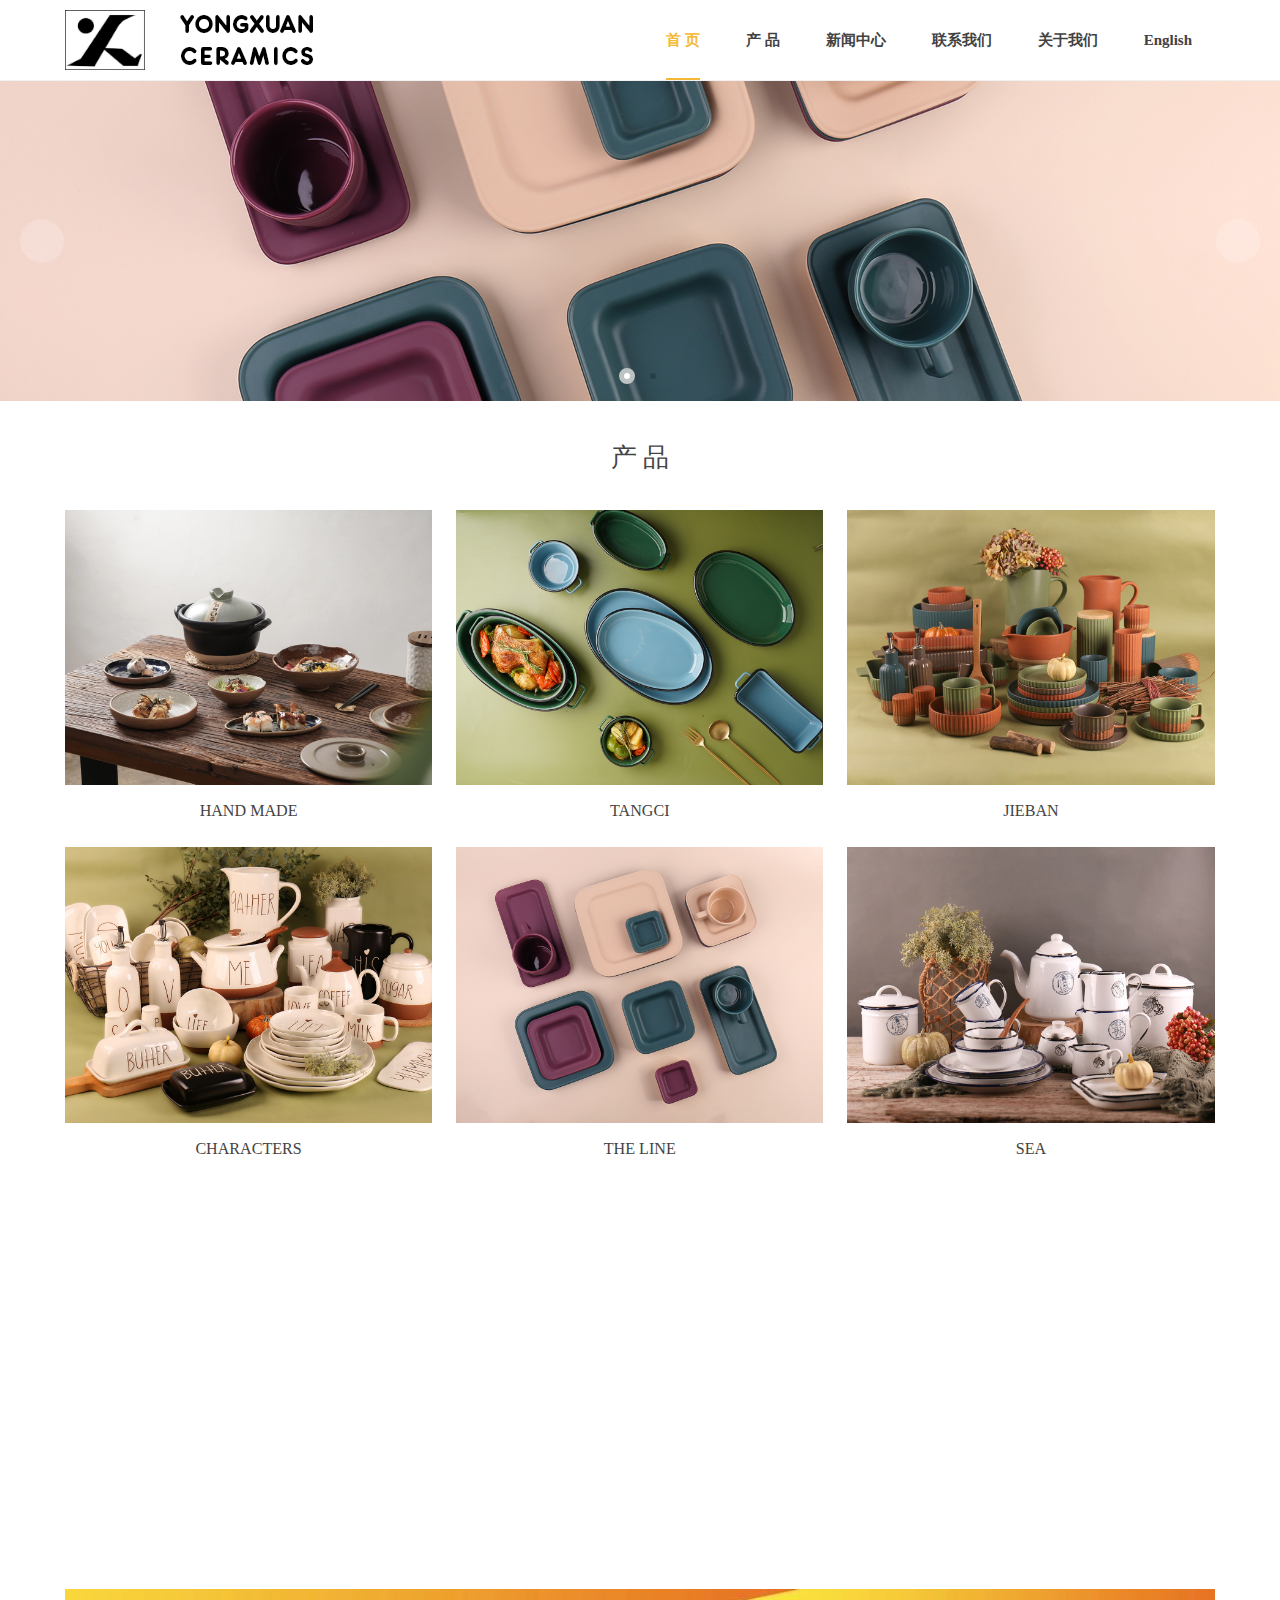
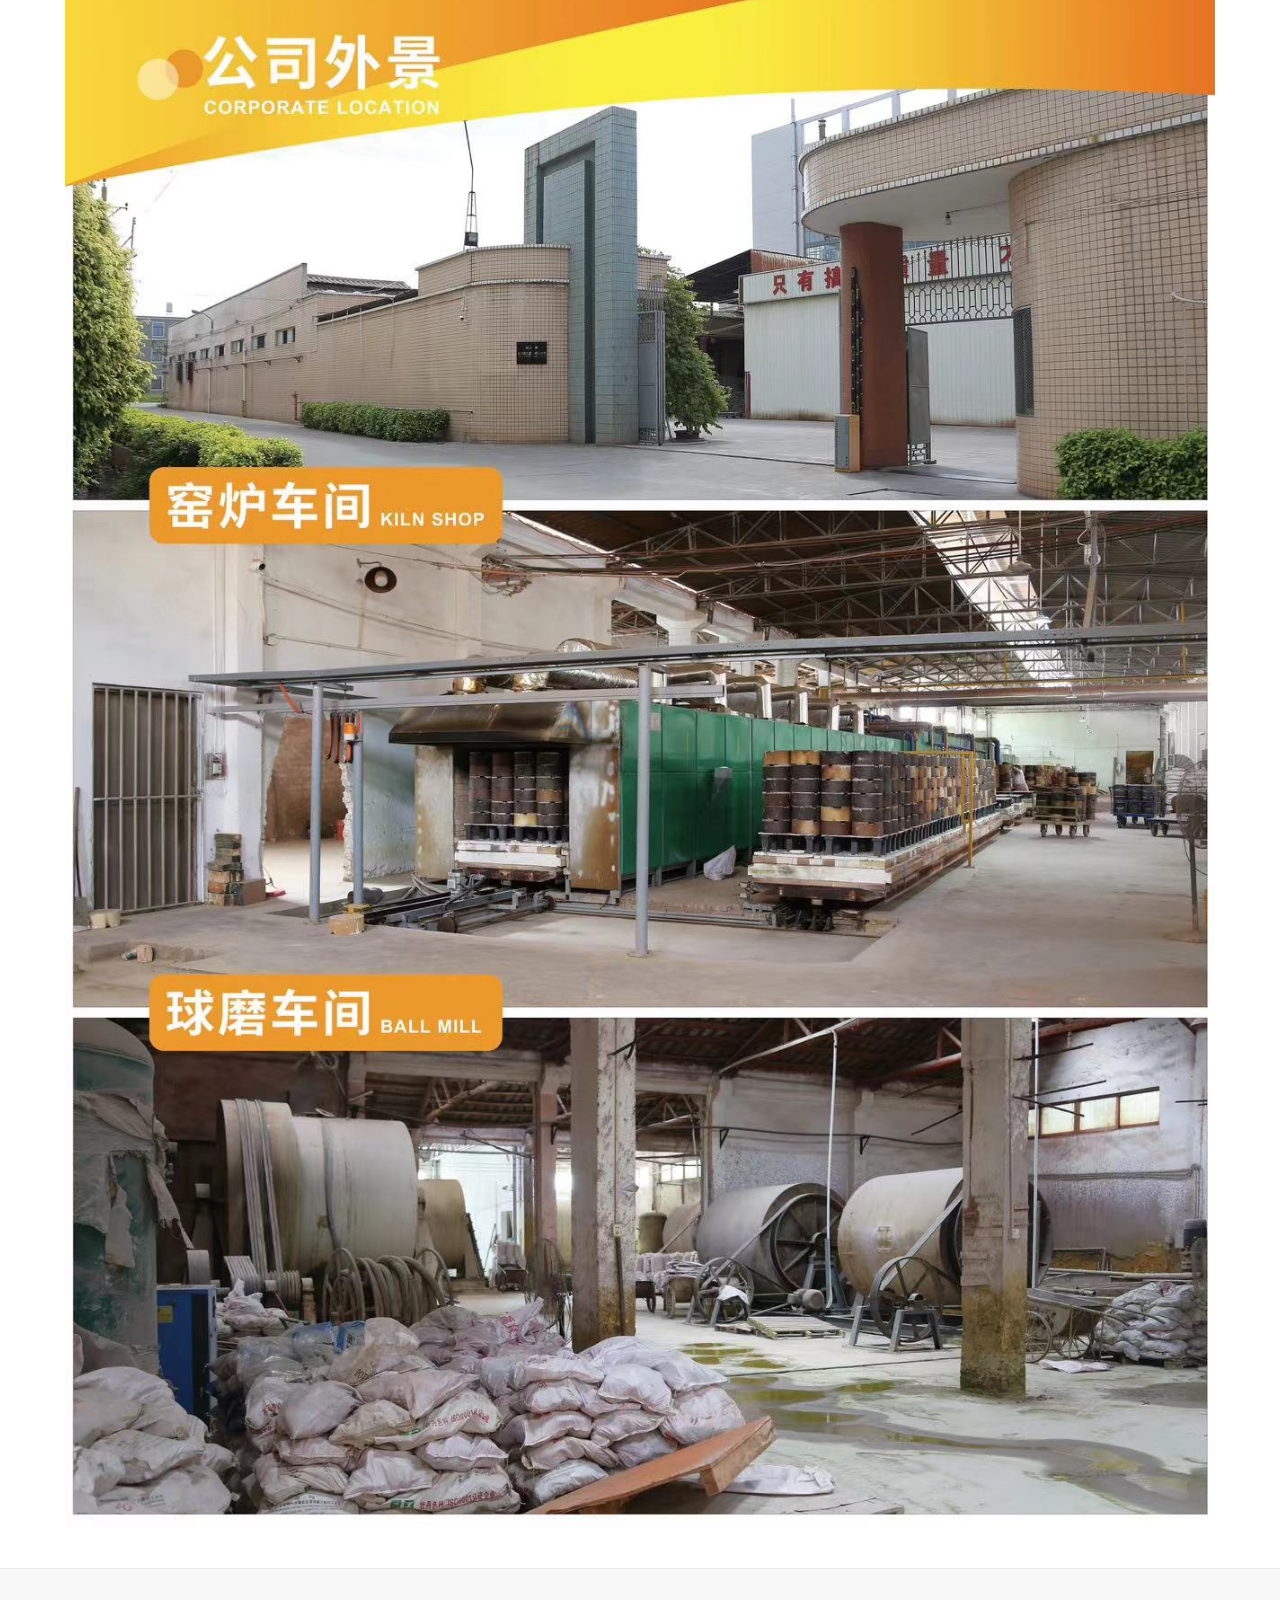
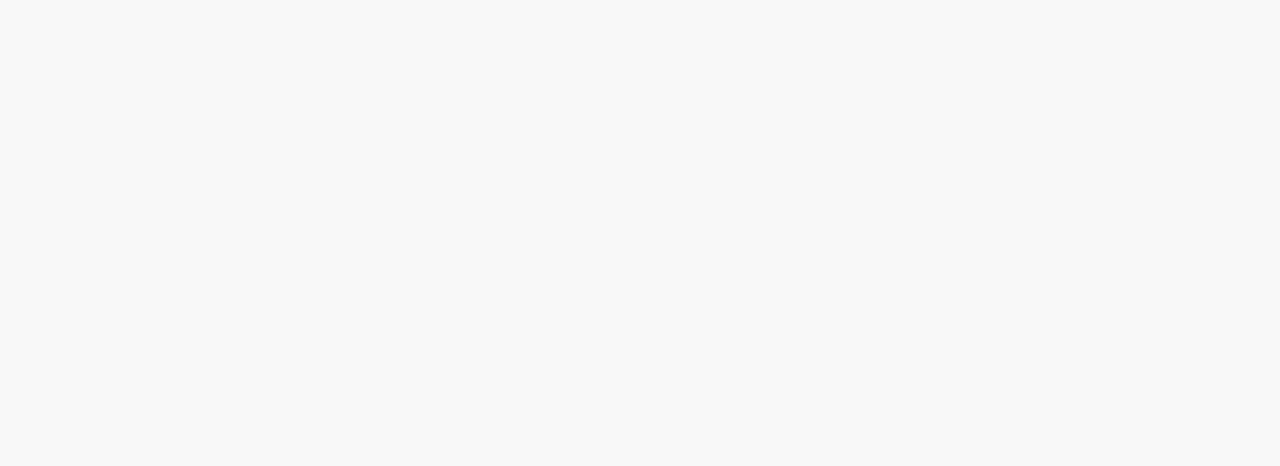
==== commit fdfb2f66: "feat: init" ====
--- a/index_cn.html
+++ b/index_cn.html
@@ -1,99 +1,105 @@
 <!DOCTYPE HTML>
 <html>
 <head>
-<title>HOME</title>
-<meta charset="utf-8">
-<meta http-equiv="X-UA-Compatible" content="IE=edge">
-<meta name="viewport" content="width=device-width, initial-scale=1">
-<meta content="yes" name="apple-mobile-web-app-capable">
-<meta content="yes" name="apple-touch-fullscreen">
-<meta content="" name="keywords">
-<meta content="" name="description">
-<meta content="initial-scale=1.0, minimum-scale=1.0, maximum-scale=2.0, user-scalable=no, width=device-width" name="viewport" />
-<link rel="icon" href="resource/5f1c0148d9e52.ico" type="image/x-icon" /><link rel="stylesheet" href="template/css/fontawesome/css/font-awesome.css">
-<link rel="stylesheet" href="template/css/global.css">
-<link rel="stylesheet" href="template/css/widget.css">
-<link rel="stylesheet" href="template/css/variousComponents.css">
-<link rel="stylesheet" href="template/css/images.css">
-<link rel="stylesheet" href="template/614/css/theme.css">
-<link rel="stylesheet" href="template/614/css/color_0.css">
-<script src="template/js/jquery-3.6.0.min.js"></script>
-<!--[if !IE]><!-->
-<script src="template/js/base.js"></script>
-<!--<![endif]-->
-<!--[if gte IE 9]>
-<script src="template/js/base.js"></script>
-<![endif]-->
-<!--[if lt IE 9]>
-      <link rel="stylesheet" href="template/614/css/fontawesome/css/font-awesome-ie7.min.css">
-      <script src="template/js/selectivizr.js"></script>
-      <script src="//cdn.bootcss.com/html5shiv/3.7.2/html5shiv.min.js"></script>
-      <script src="//cdn.bootcss.com/respond.js/1.4.2/respond.min.js"></script>
-      <script src="//cdn.bootcss.com/modernizr/2.8.2/modernizr.min.js"></script>
+    <title>HOME</title>
+    <meta charset="utf-8">
+    <meta http-equiv="X-UA-Compatible" content="IE=edge">
+    <meta name="viewport" content="width=device-width, initial-scale=1">
+    <meta content="yes" name="apple-mobile-web-app-capable">
+    <meta content="yes" name="apple-touch-fullscreen">
+    <meta content="" name="keywords">
+    <meta content="" name="description">
+    <meta content="initial-scale=1.0, minimum-scale=1.0, maximum-scale=2.0, user-scalable=no, width=device-width"
+          name="viewport"/>
+    <link rel="icon" href="resource/5f1c0148d9e52.ico" type="image/x-icon"/>
+    <link rel="stylesheet" href="template/css/fontawesome/css/font-awesome.css">
+    <link rel="stylesheet" href="template/css/global.css">
+    <link rel="stylesheet" href="template/css/widget.css">
+    <link rel="stylesheet" href="template/css/variousComponents.css">
+    <link rel="stylesheet" href="template/css/images.css">
+    <link rel="stylesheet" href="template/614/css/theme.css">
+    <link rel="stylesheet" href="template/614/css/color_0.css">
+    <script src="template/js/jquery-3.6.0.min.js"></script>
+    <!--[if !IE]><!-->
+    <script src="template/js/base.js"></script>
+    <!--<![endif]-->
+    <!--[if gte IE 9]>
+    <script src="template/js/base.js"></script>
     <![endif]-->
-<link href="public/naples/plugins/lightbox/css/lightbox.min.css" rel="stylesheet">
-<link rel="stylesheet" href="template/banner/css/swiper.min.css">
-<script src="template/banner/js/swiper.min.js"></script> <script src="template/js/jquery.SuperSlide.js"></script>
-<script src="template/js/common.js?1"></script>
-<script src="template/614/js/theme.js"></script>
-<!-- feib -->
-<script type="text/javascript" src="public/naples/plugins/layer/layer.js"></script>
-<script type="text/javascript" src="forum/language.js?lanno=en&_csrf=3a645cUsauklr%2BLri827YA0I6%2BIaXbTcZBlBhGI8fqgSs5AYGC4LAh2YQTkkzUGuGzC9r63Y3mqg8aH47A"></script>
-<script type="text/javascript" src="forum/ajax-url.js?lanno=en&_csrf=3a645cUsauklr%2BLri827YA0I6%2BIaXbTcZBlBhGI8fqgSs5AYGC4LAh2YQTkkzUGuGzC9r63Y3mqg8aH47A"></script>
-<!-- plugins -->
-<script type="text/javascript" src="public/naples/plugins/jQuery.formsValidation.js"></script>
-<script type="text/javascript" src="public/naples/plugins/jQuery.nodeCommon.js"></script>
-<script type="text/javascript" src="public/naples/plugins/extend.js"></script>
-<link rel="stylesheet" href="template/css/animate.min.css">
-<script src="template/js/animate.min.js"></script> 
-<script type="text/javascript" src="template/js/components.js"></script>
-<script type="text/javascript" src="public/naples/js/jquery.menu_style.js"></script>
-<script type="text/javascript" src="public/naples/js/jquery.init.js"></script>
-<link rel="stylesheet" href="template/css/jquery.mCustomScrollbar.css">
-<script src="template/js/jquery.mCustomScrollbar.concat.min.js"></script>
-<script type="text/javascript">
-$(function(){
-    dataAnimate();
-    (function($,lanno){
-        if(lanno === "" || lanno === "default"){
-            return '';
-        }
-
-        $(".w-languege").each(function(){
-            $(this).find("a").each(function(){
-                if($(this).data("lanno") === lanno){
-                    $(this).addClass("cur");
-                }else{
-                    if($(this).hasClass("cur")){
-                        $(this).removeClass("cur");
-                    }
+    <!--[if lt IE 9]>
+    <link rel="stylesheet" href="template/614/css/fontawesome/css/font-awesome-ie7.min.css">
+    <script src="template/js/selectivizr.js"></script>
+    <script src="//cdn.bootcss.com/html5shiv/3.7.2/html5shiv.min.js"></script>
+    <script src="//cdn.bootcss.com/respond.js/1.4.2/respond.min.js"></script>
+    <script src="//cdn.bootcss.com/modernizr/2.8.2/modernizr.min.js"></script>
+    <![endif]-->
+    <link href="public/naples/plugins/lightbox/css/lightbox.min.css" rel="stylesheet">
+    <link rel="stylesheet" href="template/banner/css/swiper.min.css">
+    <script src="template/banner/js/swiper.min.js"></script>
+    <script src="template/js/jquery.SuperSlide.js"></script>
+    <script src="template/js/common.js?1"></script>
+    <script src="template/614/js/theme.js"></script>
+    <!-- feib -->
+    <script type="text/javascript" src="public/naples/plugins/layer/layer.js"></script>
+    <script type="text/javascript"
+            src="forum/language.js?lanno=en&_csrf=3a645cUsauklr%2BLri827YA0I6%2BIaXbTcZBlBhGI8fqgSs5AYGC4LAh2YQTkkzUGuGzC9r63Y3mqg8aH47A"></script>
+    <script type="text/javascript"
+            src="forum/ajax-url.js?lanno=en&_csrf=3a645cUsauklr%2BLri827YA0I6%2BIaXbTcZBlBhGI8fqgSs5AYGC4LAh2YQTkkzUGuGzC9r63Y3mqg8aH47A"></script>
+    <!-- plugins -->
+    <script type="text/javascript" src="public/naples/plugins/jQuery.formsValidation.js"></script>
+    <script type="text/javascript" src="public/naples/plugins/jQuery.nodeCommon.js"></script>
+    <script type="text/javascript" src="public/naples/plugins/extend.js"></script>
+    <link rel="stylesheet" href="template/css/animate.min.css">
+    <script src="template/js/animate.min.js"></script>
+    <script type="text/javascript" src="template/js/components.js"></script>
+    <script type="text/javascript" src="public/naples/js/jquery.menu_style.js"></script>
+    <script type="text/javascript" src="public/naples/js/jquery.init.js"></script>
+    <link rel="stylesheet" href="template/css/jquery.mCustomScrollbar.css">
+    <script src="template/js/jquery.mCustomScrollbar.concat.min.js"></script>
+    <script type="text/javascript">
+        $(function(){
+            dataAnimate();
+            (function($,lanno){
+                if(lanno === "" || lanno === "default"){
+                    return '';
                 }
-            });
+
+                $(".w-languege").each(function(){
+                    $(this).find("a").each(function(){
+                        if($(this).data("lanno") === lanno){
+                            $(this).addClass("cur");
+                        }else{
+                            if($(this).hasClass("cur")){
+                                $(this).removeClass("cur");
+                            }
+                        }
+                    });
+                });
+
+                $('.w-languege-dropDown').each(function(){
+                    let lanTitle = $(this).find('.select-lang .cur').html();
+                    $(this).find('.cur-lang span').html(lanTitle);
+                });
+
+            })(jQuery,"en");
         });
-        
-        $('.w-languege-dropDown').each(function(){
-            let lanTitle = $(this).find('.select-lang .cur').html();
-            $(this).find('.cur-lang span').html(lanTitle);
-        });
-
-    })(jQuery,"en");
-});
-</script>
-
-<script>
-(function(){
-    var bp = document.createElement('script');
-    var curProtocol = window.location.protocol.split(':')[0];
-    if (curProtocol === 'https') {
-        bp.src = 'https://zz.bdstatic.com/linksubmit/push.js';        
-    }
-    else {
-        bp.src = 'http://push.zhanzhang.baidu.com/push.js';
-    }
-    var s = document.getElementsByTagName("script")[0];
-    s.parentNode.insertBefore(bp, s);
-})();
-</script></head>
+    </script>
+
+    <script>
+        (function(){
+            var bp = document.createElement('script');
+            var curProtocol = window.location.protocol.split(':')[0];
+            if (curProtocol === 'https') {
+                bp.src = 'https://zz.bdstatic.com/linksubmit/push.js';
+            }
+            else {
+                bp.src = 'http://push.zhanzhang.baidu.com/push.js';
+            }
+            var s = document.getElementsByTagName("script")[0];
+            s.parentNode.insertBefore(bp, s);
+        })();
+    </script>
+</head>
 <body>
 
 <script>var page = {pageId:36022};</script>
@@ -103,14 +109,13 @@
 {"id":"36030","name":"联系我们","url":"\/page-36026.html"},
 {"id":"36023","name":"关于我们","url":"\/page-36023.html"},
 {"id":"36022","name":"English","url":"\/index.html"}];
-var currentTheme = 614;var isSubmenuShow = 1;;</script>
+var currentTheme = 614;var isSubmenuShow = 1;;
+</script>
 <div class="body">
     <div class="w-container w-header w-header-common">
         <div class="topLogBox topLogBoxPc">
             <div class="topLogBox-in">
                 <div class="clearfix">
-
-
 
 
                 </div>
@@ -121,89 +126,104 @@
             <div class="nav_right_mask"></div>
             <div class="row_top clearfix">
                 <div class="column column3">
-                    <div class="col-logo"> 
+                    <div class="col-logo">
                         <div class="w-logo">
-    
-    <a  href="/index.html"  class="w-logo-img"  > <img src="resource/5f0eb93c33a6a.jpg"/> </a>
-</div> 
+
+                            <a href="/index.html" class="w-logo-img"> <img src="resource/5f0eb93c33a6a.jpg"/> </a>
+                        </div>
                     </div>
                 </div>
-                <div class="column column9 clearfix"> 
-                    <style type="text/css">@media (min-width:1201px){.w-nav .submenu li a{}.w-nav .submenu li:hover > a, .w-nav .submenu li.active > a{}}.w-nav .nav_inner > li > a, .w-nav .nav_inner > li > .li-parent-div > a{font-weight:bold\9;}@media (min-width:960px){.w-nav .nav_inner > li > a, .w-nav .nav_inner > li > .li-parent-div > a{font-weight:bold;}}</style>
+                <div class="column column9 clearfix">
+                    <style type="text/css">
+                        @media (min-width:1201px){.w-nav .submenu li a{}.w-nav .submenu li:hover > a, .w-nav .submenu li.active > a{}}.w-nav .nav_inner > li > a, .w-nav .nav_inner > li > .li-parent-div > a{font-weight:bold\9;}@media (min-width:960px){.w-nav .nav_inner > li > a, .w-nav .nav_inner > li > .li-parent-div > a{font-weight:bold;}}
+                    </style>
                     <div class="w-nav w-nav1 g-active-add">
                         <div class="w-nav-in">
                             <ul class="nav_inner clearfix" id="g-web-ul-menu" style="display:none;">
-                                <li  data-menuid="36022"><a href = "index_cn.html" data-action = "36022" >首 页</a><i class="nav_simpline_cur"></i></li>
-                                <li data-menuid="36025"><a href = "/cate-36025.html" data-action = "36025" >产 品</a><i class="nav_simpline_cur"></i></li>
-                                <li data-menuid="36024"><a href = "/list-36024.html" data-action = "36024" >新闻中心</a><i class="nav_simpline_cur"></i></li>
-                                <li  data-menuid="36026"><a href = "/page-36026.html" data-action = "36026" >联系我们</a><i class="nav_simpline_cur"></i></li>
-                                <li  data-menuid="36023"><a href = "/page-36023.html" data-action = "36023" >关于我们</a><i class="nav_simpline_cur"></i></li>
-                                <li  data-menuid="36027"><a href = "index.html" data-action = "36023" >English</a><i class="nav_simpline_cur"></i></li>
+                                <li data-menuid="36022"><a href="index_cn.html" data-action="36022">首 页</a><i
+                                        class="nav_simpline_cur"></i></li>
+                                <li data-menuid="36025"><a href="/cate-36025.html" data-action="36025">产 品</a><i
+                                        class="nav_simpline_cur"></i></li>
+                                <li data-menuid="36024"><a href="/list-36024.html" data-action="36024">新闻中心</a><i
+                                        class="nav_simpline_cur"></i></li>
+                                <li data-menuid="36026"><a href="/page-36026.html" data-action="36026">联系我们</a><i
+                                        class="nav_simpline_cur"></i></li>
+                                <li data-menuid="36023"><a href="/page-36023.html" data-action="36023">关于我们</a><i
+                                        class="nav_simpline_cur"></i></li>
+                                <li data-menuid="36027"><a href="index.html" data-action="36023">English</a><i
+                                        class="nav_simpline_cur"></i></li>
                                 <div class="nav_moveBox"></div>
                             </ul>
                         </div>
                     </div>
                     <script type="text/javascript">
-    (function($){
-        if($(".g-active-add").length > 0){
-            var joinMenu = ["36022"];
-            for(var i in joinMenu){
-                $(".g-active-add li").each(function(key){
-                    if($(this).data("menuid") == joinMenu[i]){
-                        $(this).addClass("active");
-                    }
-                });
-                $(".navSubX li").each(function(key){
-                    if($(this).data("menuid") == joinMenu[i]){
-                        $(this).addClass("active");
-                    }
-                });
-            }
-        }
-    })(jQuery);
-</script> 
+                        (function($){
+                            if($(".g-active-add").length > 0){
+                                var joinMenu = ["36022"];
+                                for(var i in joinMenu){
+                                    $(".g-active-add li").each(function(key){
+                                        if($(this).data("menuid") == joinMenu[i]){
+                                            $(this).addClass("active");
+                                        }
+                                    });
+                                    $(".navSubX li").each(function(key){
+                                        if($(this).data("menuid") == joinMenu[i]){
+                                            $(this).addClass("active");
+                                        }
+                                    });
+                                }
+                            }
+                        })(jQuery);
+                    </script>
                 </div>
             </div>
-            <div class="col-right clearfix"> 
-                <style type="text/css">@media (min-width:1201px){.w-nav .submenu li a{}.w-nav .submenu li:hover > a, .w-nav .submenu li.active > a{}}.w-nav .nav_inner > li > a, .w-nav .nav_inner > li > .li-parent-div > a{font-weight:bold\9;}@media (min-width:960px){.w-nav .nav_inner > li > a, .w-nav .nav_inner > li > .li-parent-div > a{font-weight:bold;}}</style>
+            <div class="col-right clearfix">
+                <style type="text/css">
+                    @media (min-width:1201px){.w-nav .submenu li a{}.w-nav .submenu li:hover > a, .w-nav .submenu li.active > a{}}.w-nav .nav_inner > li > a, .w-nav .nav_inner > li > .li-parent-div > a{font-weight:bold\9;}@media (min-width:960px){.w-nav .nav_inner > li > a, .w-nav .nav_inner > li > .li-parent-div > a{font-weight:bold;}}
+                </style>
                 <div class="w-nav g-active-add">
                     <div class="w-nav-in">
                         <ul class="nav_inner clearfix">
-                            <li  data-menuid="36022"><a href = "index_cn.html" data-action = "36022" >主 页</a><i class="nav_simpline_cur"></i></li>
-                            <li data-menuid="36025"><a href = "/cate-36025.html" data-action = "36025" >产 品</a><i class="nav_simpline_cur"></i></li>
-                            <li data-menuid="36024"><a href = "/list-36024.html" data-action = "36024" >新闻中心</a><i class="nav_simpline_cur"></i></li>
-                            <li  data-menuid="36026"><a href = "/page-36026.html" data-action = "36026" >联系我们</a><i class="nav_simpline_cur"></i></li>
-                            <li  data-menuid="36023"><a href = "/page-36023.html" data-action = "36023" >关于我们</a><i class="nav_simpline_cur"></i></li>
-                            <li  data-menuid="36023"><a href = "index.html" data-action = "36023" >English</a><i class="nav_simpline_cur"></i></li>
+                            <li data-menuid="36022"><a href="index_cn.html" data-action="36022">主 页</a><i
+                                    class="nav_simpline_cur"></i></li>
+                            <li data-menuid="36025"><a href="/cate-36025.html" data-action="36025">产 品</a><i
+                                    class="nav_simpline_cur"></i></li>
+                            <li data-menuid="36024"><a href="/list-36024.html" data-action="36024">新闻中心</a><i
+                                    class="nav_simpline_cur"></i></li>
+                            <li data-menuid="36026"><a href="/page-36026.html" data-action="36026">联系我们</a><i
+                                    class="nav_simpline_cur"></i></li>
+                            <li data-menuid="36023"><a href="/page-36023.html" data-action="36023">关于我们</a><i
+                                    class="nav_simpline_cur"></i></li>
+                            <li data-menuid="36023"><a href="index.html" data-action="36023">English</a><i
+                                    class="nav_simpline_cur"></i></li>
                             <div class="nav_moveBox"></div>
                         </ul>
                     </div>
                 </div>
                 <script type="text/javascript">
-    (function($){
-        if($(".g-active-add").length > 0){
-            var joinMenu = ["36022"];
-            for(var i in joinMenu){
-                $(".g-active-add li").each(function(key){
-                    if($(this).data("menuid") == joinMenu[i]){
-                        $(this).addClass("active");
-                    }
-                });
-                $(".navSubX li").each(function(key){
-                    if($(this).data("menuid") == joinMenu[i]){
-                        $(this).addClass("active");
-                    }
-                });
-            }
-        }
-    })(jQuery);
-</script>                <div class="topLogBox topLogBoxTel">
+                    (function($){
+                        if($(".g-active-add").length > 0){
+                            var joinMenu = ["36022"];
+                            for(var i in joinMenu){
+                                $(".g-active-add li").each(function(key){
+                                    if($(this).data("menuid") == joinMenu[i]){
+                                        $(this).addClass("active");
+                                    }
+                                });
+                                $(".navSubX li").each(function(key){
+                                    if($(this).data("menuid") == joinMenu[i]){
+                                        $(this).addClass("active");
+                                    }
+                                });
+                            }
+                        }
+                    })(jQuery);
+                </script>
+                <div class="topLogBox topLogBoxTel">
                     <div class="topLogBox-in">
-                        <div class="col-com"> 
-                             
-                             
-                             
-                             
+                        <div class="col-com">
+
+
                         </div>
                     </div>
                 </div>
@@ -211,635 +231,561 @@
         </div>
     </div>
     <style type="text/css">
-    @media (max-width:767px){
-        .bannerBox{width:100%; margin-left:-0%;}
-    }
-</style>
-<section class="w-container bannerBox ">
+        @media (max-width:767px){
+            .bannerBox{width:100%; margin-left:-0%;}
+        }
+    </style>
+    <section class="w-container bannerBox ">
         <div class="banner">
-        <ul class="bxslider">
-                                                <li>
-                        <a href="javascript:void(0);" target="_self">
-                            <img src="resource/5f1beaee36205.jpg" alt="" title=""
-                             />
-                        </a>
-                    </li>
-                                    <li>
-                        <a href="javascript:void(0);" target="_self">
-                            <img src="resource/5f1beaea7d1d7.jpg" alt="" title=""
-                             />
-                        </a>
-                    </li>
-                                    </ul>
-        <script src="template/js/jquery.bxslider.js"></script>
-        <link rel="stylesheet" href="template/css/jquery.bxslider.css">
-        <script type="text/javascript">
-            var scale = '';
-            var speed = 500;
-            var pause = 5;
-            $(function () {
-                $('.banner>ul').bxSlider({
-                    mode: 'fade', /*滚动方式 fade、vertical、horizontal */
-                    auto: true, /*自动滚动*/
-                    autoControls: false, /*自动滚动按钮*/
-                    infiniteLoop: true, /*循环滚动*/
-                    hideControlOnEnd: true, /*无效按钮隐藏*/
-                    adaptiveHeight: true, /*图片是否实际缩放比高度显示控制，图片比例不一样高度变化*/
-                    minSlides: 1,
-                    maxSlides: 1,
-                    scale: scale,
-                    speed: speed,
-                    pause: pause * 1000
+            <ul class="bxslider">
+                <li>
+                    <a href="javascript:void(0);" target="_self">
+                        <img src="resource/5f1beaee36205.jpg" alt="" title=""
+                        />
+                    </a>
+                </li>
+                <li>
+                    <a href="javascript:void(0);" target="_self">
+                        <img src="resource/5f1beaea7d1d7.jpg" alt="" title=""
+                        />
+                    </a>
+                </li>
+            </ul>
+            <script src="template/js/jquery.bxslider.js"></script>
+            <link rel="stylesheet" href="template/css/jquery.bxslider.css">
+            <script type="text/javascript">
+                var scale = '';
+                var speed = 500;
+                var pause = 5;
+                $(function () {
+                    $('.banner>ul').bxSlider({
+                        mode: 'fade', /*滚动方式 fade、vertical、horizontal */
+                        auto: true, /*自动滚动*/
+                        autoControls: false, /*自动滚动按钮*/
+                        infiniteLoop: true, /*循环滚动*/
+                        hideControlOnEnd: true, /*无效按钮隐藏*/
+                        adaptiveHeight: true, /*图片是否实际缩放比高度显示控制，图片比例不一样高度变化*/
+                        minSlides: 1,
+                        maxSlides: 1,
+                        scale: scale,
+                        speed: speed,
+                        pause: pause * 1000
+                    });
                 });
-            });
-        </script> 
-    </div>
-</section>    
-    <div class="w-container w-main"> 
-        <div class="w-section pdTop-large pdBottom-large"  id="section-503855"><div class="row" style="max-width:;"><div class="row-mask" ></div><div class="wrap-content-in  pdTop-default pdBottom-default" data-id="503855" data-type="31"><h2 style="display:none;">产 品</h2><h2 style="display:none;"></h2><div class="li-div" data-comunique="b25167e8e23293d10400f24c29728462">
-    <div class="not-animated w-title w-title16" data-animate="fadeInUp" style="">
-        <div class="w-title-in">
-            <div class="w-title-inner">
-                <div class="title-h-in">
-                    <h2 class="color_main color_h" style="" data-type="title">产 品</h2>
-                    <span class="color_vice color_span" style="" data-type="subtitle"></span>
+            </script>
+        </div>
+    </section>
+    <div class="w-container w-main">
+        <div class="w-section pdTop-large pdBottom-large" id="section-503855">
+            <div class="row" style="max-width:;">
+                <div class="row-mask"></div>
+                <div class="wrap-content-in  pdTop-default pdBottom-default" data-id="503855" data-type="31"><h2
+                        style="display:none;">产 品</h2>
+                    <h2 style="display:none;"></h2>
+                    <div class="li-div" data-comunique="b25167e8e23293d10400f24c29728462">
+                        <div class="not-animated w-title w-title16" data-animate="fadeInUp" style="">
+                            <div class="w-title-in">
+                                <div class="w-title-inner">
+                                    <div class="title-h-in">
+                                        <h2 class="color_main color_h" style="" data-type="title">产 品</h2>
+                                        <span class="color_vice color_span" style="" data-type="subtitle"></span>
+                                    </div>
+                                </div>
+                            </div>
+                        </div>
+                    </div>
+                    <div class="li-div" data-comunique="0b8c034ad35579294e35895cf63dd114">
+                        <div class="w-space space-b noChoose" style="height:20px;">
+                            <div class="stretch-b"></div>
+                        </div>
+                    </div>
+                    <style type="text/css">
+                        .w-productList1 .g-f64376208dc94d8983b91829dcaebc40{ width:33.32%; *width:33.32%;}
+                    </style>
+                    <div class="li-div" data-comunique="f64376208dc94d8983b91829dcaebc40"
+                         id="products-f64376208dc94d8983b91829dcaebc40">
+                        <div class="not-animated w-productList w-productList1" data-animate="fadeInUp"
+                             style="text-align:center;">
+                            <div class="w-productList-in clearfix">
+                                <div class="w-prd-list-cell g-f64376208dc94d8983b91829dcaebc40">
+                                    <div class="w-prd-list-cell-in">
+                                        <div class="w-prd-con">
+                                            <div class="w-prd-imgbox imgScaleBig"><a target="_blank"
+                                                                                     href="/product-36025-144455.html"
+                                                                                     class="img-count w-prd-img">
+                                                <div class="aspectRatio" style="padding-bottom:75%;"></div>
+                                                <div class="img-count-in"><img alt="" title=""
+                                                                               src="resource/5f1be4f2324c3.jpg"/></div>
+                                            </a></div>
+                                            <div class="w-prd-infobox" style="text-align:center;">
+                                                <h2 class="w-prd-name" style=""><a target="_blank"
+                                                                                   href="/product-36025-144455.html">HAND
+                                                    MADE</a></h2>
+                                                <div class="w-prd-sum" style="display:none;"></div>
+                                            </div>
+                                        </div>
+                                    </div>
+                                </div>
+                                <div class="w-prd-list-cell g-f64376208dc94d8983b91829dcaebc40">
+                                    <div class="w-prd-list-cell-in">
+                                        <div class="w-prd-con">
+                                            <div class="w-prd-imgbox imgScaleBig"><a target="_blank"
+                                                                                     href="/product-36025-144454.html"
+                                                                                     class="img-count w-prd-img">
+                                                <div class="aspectRatio" style="padding-bottom:75%;"></div>
+                                                <div class="img-count-in"><img alt="" title=""
+                                                                               src="resource/5f1be4f5b0c8a.jpg"/></div>
+                                            </a></div>
+                                            <div class="w-prd-infobox" style="text-align:center;">
+                                                <h2 class="w-prd-name" style=""><a target="_blank"
+                                                                                   href="/product-36025-144454.html">TANGCI</a>
+                                                </h2>
+                                                <div class="w-prd-sum" style="display:none;">
+                                                    做一个有品质、有气质，受人喜欢、受人尊敬的品牌，这在LifeVC，是最核心的价值观。珍惜品牌声誉，用心为她们设计、生产最优质的产品。珍惜品牌声誉，用心为她们设计、生产最优质的产品。珍惜品牌声誉，用心为她们设计、生产最优质的产品。珍惜品牌声誉，用心为她们设计、生产最优质的产品。
+
+                                                    颜色：白色 / 黑色
+                                                    尺寸：40*60
+                                                </div>
+                                            </div>
+                                        </div>
+                                    </div>
+                                </div>
+                                <div class="w-prd-list-cell g-f64376208dc94d8983b91829dcaebc40">
+                                    <div class="w-prd-list-cell-in">
+                                        <div class="w-prd-con">
+                                            <div class="w-prd-imgbox imgScaleBig"><a target="_blank"
+                                                                                     href="/product-36025-144453.html"
+                                                                                     class="img-count w-prd-img">
+                                                <div class="aspectRatio" style="padding-bottom:75%;"></div>
+                                                <div class="img-count-in"><img alt="" title=""
+                                                                               src="resource/5f1be4f772ff8.jpg"/></div>
+                                            </a></div>
+                                            <div class="w-prd-infobox" style="text-align:center;">
+                                                <h2 class="w-prd-name" style=""><a target="_blank"
+                                                                                   href="/product-36025-144453.html">JIEBAN</a>
+                                                </h2>
+                                                <div class="w-prd-sum" style="display:none;">
+                                                    做一个有品质、有气质，受人喜欢、受人尊敬的品牌，这在LifeVC，是最核心的价值观。珍惜品牌声誉，用心为她们设计、生产最优质的产品。珍惜品牌声誉，用心为她们设计、生产最优质的产品。珍惜品牌声誉，用心为她们设计、生产最优质的产品。珍惜品牌声誉，用心为她们设计、生产最优质的产品。
+
+                                                    颜色：白色 / 黑色
+                                                    尺寸：40*60
+                                                </div>
+                                            </div>
+                                        </div>
+                                    </div>
+                                </div>
+                                <div class="w-prd-list-cell g-f64376208dc94d8983b91829dcaebc40">
+                                    <div class="w-prd-list-cell-in">
+                                        <div class="w-prd-con">
+                                            <div class="w-prd-imgbox imgScaleBig"><a target="_blank"
+                                                                                     href="/product-36025-144452.html"
+                                                                                     class="img-count w-prd-img">
+                                                <div class="aspectRatio" style="padding-bottom:75%;"></div>
+                                                <div class="img-count-in"><img alt="" title=""
+                                                                               src="resource/5f1be4faa8427.jpg"/></div>
+                                            </a></div>
+                                            <div class="w-prd-infobox" style="text-align:center;">
+                                                <h2 class="w-prd-name" style=""><a target="_blank"
+                                                                                   href="/product-36025-144452.html">CHARACTERS</a>
+                                                </h2>
+                                                <div class="w-prd-sum" style="display:none;">
+                                                    做一个有品质、有气质，受人喜欢、受人尊敬的品牌，这在LifeVC，是最核心的价值观。珍惜品牌声誉，用心为她们设计、生产最优质的产品。珍惜品牌声誉，用心为她们设计、生产最优质的产品。珍惜品牌声誉，用心为她们设计、生产最优质的产品。珍惜品牌声誉，用心为她们设计、生产最优质的产品。
+
+                                                    颜色：白色 / 黑色
+                                                    尺寸：40*60
+                                                </div>
+                                            </div>
+                                        </div>
+                                    </div>
+                                </div>
+                                <div class="w-prd-list-cell g-f64376208dc94d8983b91829dcaebc40">
+                                    <div class="w-prd-list-cell-in">
+                                        <div class="w-prd-con">
+                                            <div class="w-prd-imgbox imgScaleBig"><a target="_blank"
+                                                                                     href="/product-36025-144451.html"
+                                                                                     class="img-count w-prd-img">
+                                                <div class="aspectRatio" style="padding-bottom:75%;"></div>
+                                                <div class="img-count-in"><img alt="" title=""
+                                                                               src="resource/5f1be500c01ff.jpg"/></div>
+                                            </a></div>
+                                            <div class="w-prd-infobox" style="text-align:center;">
+                                                <h2 class="w-prd-name" style=""><a target="_blank"
+                                                                                   href="/product-36025-144451.html">THE
+                                                    LINE</a></h2>
+                                                <div class="w-prd-sum" style="display:none;">
+                                                    做一个有品质、有气质，受人喜欢、受人尊敬的品牌，这在LifeVC，是最核心的价值观。珍惜品牌声誉，用心为她们设计、生产最优质的产品。珍惜品牌声誉，用心为她们设计、生产最优质的产品。珍惜品牌声誉，用心为她们设计、生产最优质的产品。珍惜品牌声誉，用心为她们设计、生产最优质的产品。
+
+                                                    颜色：白色 / 黑色
+                                                    尺寸：40*60
+                                                </div>
+                                            </div>
+                                        </div>
+                                    </div>
+                                </div>
+                                <div class="w-prd-list-cell g-f64376208dc94d8983b91829dcaebc40">
+                                    <div class="w-prd-list-cell-in">
+                                        <div class="w-prd-con">
+                                            <div class="w-prd-imgbox imgScaleBig"><a target="_blank"
+                                                                                     href="/product-36025-144450.html"
+                                                                                     class="img-count w-prd-img">
+                                                <div class="aspectRatio" style="padding-bottom:75%;"></div>
+                                                <div class="img-count-in"><img alt="" title=""
+                                                                               src="resource/5f1be502c9e44.jpg"/></div>
+                                            </a></div>
+                                            <div class="w-prd-infobox" style="text-align:center;">
+                                                <h2 class="w-prd-name" style=""><a target="_blank"
+                                                                                   href="/product-36025-144450.html">SEA</a>
+                                                </h2>
+                                                <div class="w-prd-sum" style="display:none;">
+                                                    做一个有品质、有气质，受人喜欢、受人尊敬的品牌，这在LifeVC，是最核心的价值观。珍惜品牌声誉，用心为她们设计、生产最优质的产品。珍惜品牌声誉，用心为她们设计、生产最优质的产品。珍惜品牌声誉，用心为她们设计、生产最优质的产品。珍惜品牌声誉，用心为她们设计、生产最优质的产品。
+
+                                                    颜色：白色 / 黑色
+                                                    尺寸：40*60
+                                                </div>
+                                            </div>
+                                        </div>
+                                    </div>
+                                </div>
+                            </div>
+                        </div>
+                    </div>
+                    <script type="text/javascript">
+                        $(function () {
+                            $("#products-f64376208dc94d8983b91829dcaebc40").listRow({
+                                row: 3,
+                                rowList: ".w-prd-list-cell",
+                                rowFind: ".w-prd-infobox"
+                            });
+                        });
+                    </script>
+                    <div class="li-div" data-comunique="de888e8fd28dc71e45121d1ad40fddaa">
+                        <div class="w-space space-b noChoose" style="height:20px;">
+                            <div class="stretch-b"></div>
+                        </div>
+                    </div>
                 </div>
             </div>
         </div>
-    </div>
-</div>
-<div class="li-div" data-comunique="0b8c034ad35579294e35895cf63dd114">
-    <div class="w-space space-b noChoose"  style="height:20px;">
-        <div class="stretch-b"></div>
-    </div>
-</div><style type="text/css">
-    .w-productList1 .g-f64376208dc94d8983b91829dcaebc40{ width:33.32%; *width:33.32%;}
-</style>
-<div class="li-div" data-comunique="f64376208dc94d8983b91829dcaebc40" id="products-f64376208dc94d8983b91829dcaebc40">
-    <div class="not-animated w-productList w-productList1" data-animate="fadeInUp" style="text-align:center;">
-        <div class="w-productList-in clearfix">
-                                                <div class="w-prd-list-cell g-f64376208dc94d8983b91829dcaebc40">
-                        <div class="w-prd-list-cell-in">
-                            <div class="w-prd-con">
-                                <div class="w-prd-imgbox imgScaleBig"><a target="_blank" href="/product-36025-144455.html" class="img-count w-prd-img">
-                                        <div class="aspectRatio" style="padding-bottom:75%;"></div>
-                                        <div class="img-count-in"><img alt="" title="" src="resource/5f1be4f2324c3.jpg"  /></div>
-                                    </a></div>
-                                <div class="w-prd-infobox" style="text-align:center;">
-                                                                            <h2 class="w-prd-name" style=""><a target="_blank" href="/product-36025-144455.html">HAND MADE</a></h2>
-                                                                                                            <div class="w-prd-sum" style="display:none;"></div>
-                                </div>
-                            </div>
-                        </div>
-                    </div>
-                                    <div class="w-prd-list-cell g-f64376208dc94d8983b91829dcaebc40">
-                        <div class="w-prd-list-cell-in">
-                            <div class="w-prd-con">
-                                <div class="w-prd-imgbox imgScaleBig"><a target="_blank" href="/product-36025-144454.html" class="img-count w-prd-img">
-                                        <div class="aspectRatio" style="padding-bottom:75%;"></div>
-                                        <div class="img-count-in"><img alt="" title="" src="resource/5f1be4f5b0c8a.jpg"  /></div>
-                                    </a></div>
-                                <div class="w-prd-infobox" style="text-align:center;">
-                                                                            <h2 class="w-prd-name" style=""><a target="_blank" href="/product-36025-144454.html">TANGCI</a></h2>
-                                                                                                            <div class="w-prd-sum" style="display:none;">做一个有品质、有气质，受人喜欢、受人尊敬的品牌，这在LifeVC，是最核心的价值观。珍惜品牌声誉，用心为她们设计、生产最优质的产品。珍惜品牌声誉，用心为她们设计、生产最优质的产品。珍惜品牌声誉，用心为她们设计、生产最优质的产品。珍惜品牌声誉，用心为她们设计、生产最优质的产品。
-
-颜色：白色 / 黑色
-尺寸：40*60</div>
-                                </div>
-                            </div>
-                        </div>
-                    </div>
-                                    <div class="w-prd-list-cell g-f64376208dc94d8983b91829dcaebc40">
-                        <div class="w-prd-list-cell-in">
-                            <div class="w-prd-con">
-                                <div class="w-prd-imgbox imgScaleBig"><a target="_blank" href="/product-36025-144453.html" class="img-count w-prd-img">
-                                        <div class="aspectRatio" style="padding-bottom:75%;"></div>
-                                        <div class="img-count-in"><img alt="" title="" src="resource/5f1be4f772ff8.jpg"  /></div>
-                                    </a></div>
-                                <div class="w-prd-infobox" style="text-align:center;">
-                                                                            <h2 class="w-prd-name" style=""><a target="_blank" href="/product-36025-144453.html">JIEBAN</a></h2>
-                                                                                                            <div class="w-prd-sum" style="display:none;">做一个有品质、有气质，受人喜欢、受人尊敬的品牌，这在LifeVC，是最核心的价值观。珍惜品牌声誉，用心为她们设计、生产最优质的产品。珍惜品牌声誉，用心为她们设计、生产最优质的产品。珍惜品牌声誉，用心为她们设计、生产最优质的产品。珍惜品牌声誉，用心为她们设计、生产最优质的产品。
-
-颜色：白色 / 黑色
-尺寸：40*60</div>
-                                </div>
-                            </div>
-                        </div>
-                    </div>
-                                    <div class="w-prd-list-cell g-f64376208dc94d8983b91829dcaebc40">
-                        <div class="w-prd-list-cell-in">
-                            <div class="w-prd-con">
-                                <div class="w-prd-imgbox imgScaleBig"><a target="_blank" href="/product-36025-144452.html" class="img-count w-prd-img">
-                                        <div class="aspectRatio" style="padding-bottom:75%;"></div>
-                                        <div class="img-count-in"><img alt="" title="" src="resource/5f1be4faa8427.jpg"  /></div>
-                                    </a></div>
-                                <div class="w-prd-infobox" style="text-align:center;">
-                                                                            <h2 class="w-prd-name" style=""><a target="_blank" href="/product-36025-144452.html">CHARACTERS</a></h2>
-                                                                                                            <div class="w-prd-sum" style="display:none;">做一个有品质、有气质，受人喜欢、受人尊敬的品牌，这在LifeVC，是最核心的价值观。珍惜品牌声誉，用心为她们设计、生产最优质的产品。珍惜品牌声誉，用心为她们设计、生产最优质的产品。珍惜品牌声誉，用心为她们设计、生产最优质的产品。珍惜品牌声誉，用心为她们设计、生产最优质的产品。
-
-颜色：白色 / 黑色
-尺寸：40*60</div>
-                                </div>
-                            </div>
-                        </div>
-                    </div>
-                                    <div class="w-prd-list-cell g-f64376208dc94d8983b91829dcaebc40">
-                        <div class="w-prd-list-cell-in">
-                            <div class="w-prd-con">
-                                <div class="w-prd-imgbox imgScaleBig"><a target="_blank" href="/product-36025-144451.html" class="img-count w-prd-img">
-                                        <div class="aspectRatio" style="padding-bottom:75%;"></div>
-                                        <div class="img-count-in"><img alt="" title="" src="resource/5f1be500c01ff.jpg"  /></div>
-                                    </a></div>
-                                <div class="w-prd-infobox" style="text-align:center;">
-                                                                            <h2 class="w-prd-name" style=""><a target="_blank" href="/product-36025-144451.html">THE LINE</a></h2>
-                                                                                                            <div class="w-prd-sum" style="display:none;">做一个有品质、有气质，受人喜欢、受人尊敬的品牌，这在LifeVC，是最核心的价值观。珍惜品牌声誉，用心为她们设计、生产最优质的产品。珍惜品牌声誉，用心为她们设计、生产最优质的产品。珍惜品牌声誉，用心为她们设计、生产最优质的产品。珍惜品牌声誉，用心为她们设计、生产最优质的产品。
-
-颜色：白色 / 黑色
-尺寸：40*60</div>
-                                </div>
-                            </div>
-                        </div>
-                    </div>
-                                    <div class="w-prd-list-cell g-f64376208dc94d8983b91829dcaebc40">
-                        <div class="w-prd-list-cell-in">
-                            <div class="w-prd-con">
-                                <div class="w-prd-imgbox imgScaleBig"><a target="_blank" href="/product-36025-144450.html" class="img-count w-prd-img">
-                                        <div class="aspectRatio" style="padding-bottom:75%;"></div>
-                                        <div class="img-count-in"><img alt="" title="" src="resource/5f1be502c9e44.jpg"  /></div>
-                                    </a></div>
-                                <div class="w-prd-infobox" style="text-align:center;">
-                                                                            <h2 class="w-prd-name" style=""><a target="_blank" href="/product-36025-144450.html">SEA</a></h2>
-                                                                                                            <div class="w-prd-sum" style="display:none;">做一个有品质、有气质，受人喜欢、受人尊敬的品牌，这在LifeVC，是最核心的价值观。珍惜品牌声誉，用心为她们设计、生产最优质的产品。珍惜品牌声誉，用心为她们设计、生产最优质的产品。珍惜品牌声誉，用心为她们设计、生产最优质的产品。珍惜品牌声誉，用心为她们设计、生产最优质的产品。
-
-颜色：白色 / 黑色
-尺寸：40*60</div>
-                                </div>
-                            </div>
-                        </div>
-                    </div>
-                                    </div>
-    </div>
-</div>
-<script type="text/javascript">
-    $(function () {
-        $("#products-f64376208dc94d8983b91829dcaebc40").listRow({
-            row: 3,
-            rowList: ".w-prd-list-cell",
-            rowFind: ".w-prd-infobox"
-        });
-    });
-</script><div class="li-div" data-comunique="de888e8fd28dc71e45121d1ad40fddaa">
-    <div class="w-space space-b noChoose"  style="height:20px;">
-        <div class="stretch-b"></div>
-    </div>
-</div></div></div></div><div class="w-section pdTop-large pdBottom-large"  id="section-503862"><div class="row" style="max-width:;"><div class="row-mask" ></div><div class="wrap-content-in  pdTop-default pdBottom-large" data-id="503862" data-type="31"><div class="li-div" data-comunique="c2b1eca4efb4b7af94b3e1d9de672877">
-    <div class="w-space space-b noChoose"  style="height:20px;">
-        <div class="stretch-b"></div>
-    </div>
-</div><h2 style="display:none;">NEWS CENTER</h2><h2 style="display:none;"></h2><div class="li-div" data-comunique="af33a8ec326133d417f1711cea472b85">
-    <div class="not-animated w-title w-title16" data-animate="fadeInUp" style="">
-        <div class="w-title-in">
-            <div class="w-title-inner">
-                <div class="title-h-in">
-                    <h2 class="color_main color_h" style="" data-type="title">NEWS CENTER</h2>
-                    <span class="color_vice color_span" style="" data-type="subtitle"></span>
-                </div>
-            </div>
-        </div>
-    </div>
-</div>
-<div class="li-div" data-comunique="486c675fdf9957c09078112f2575d8a4">
-    <div class="w-space space-b noChoose"  style="height:20px;">
-        <div class="stretch-b"></div>
-    </div>
-</div><div class="li-div" data-comunique="6363c741fb2a1c85449b89622325d75c" id="article-6363c741fb2a1c85449b89622325d75c" onselectstart="return false" style=" -moz-user-select: none;">
-    <div class="not-animated w-adNews w-adNews5" data-animate="fadeInUp" style="">
-        <div class="w-adNews-in clearfix">
-            <ul><li><div class="news-item"><div class="news-imgbox"><a class="img-count w-news-img" href="/article-36024-43664.html" target="_blank" ><div class="aspectRatio" style="padding-bottom:75%;"></div><div class="img-count-in"><img alt="" title="" src="resource/5f0e6b15ec0de.png"></div></a></div><div class="news-com"><div class="news-h"><a class="news-kind" href="/list-36024-42997.html" target="_blank" title="MEDIA COVERAGE ">【MEDIA COVERAGE 】</a><a class="" href="/article-36024-43664.html" target="_blank" title="26年“老广交”的热情怀与冷思考" >26年“老广交”的热情怀与冷思考</a></div><div class="news-sum">第127届广交会在云端启幕，潮州许多外贸企业正紧张迎战。对于连续参加了26年广交会的吴永宣来说，这是一次全新的考验。从前期的选品、布置直播间、拍摄VR展馆和形象宣传片，再到网上广交会正式进行，这位“老广交”董事长又一次带领团队“吃了螃蟹”。</div><div class="date">2020-06-06</div></div></div></li></ul>        </div>
-    </div>
-</div>
-<script type="text/javascript">
-    $(function () {
-        var article_li = $("#article-6363c741fb2a1c85449b89622325d75c>.w-adNews3").find(".w-adNews-imgs>ul>li");
-        var article_prev = $("#article-6363c741fb2a1c85449b89622325d75c>.w-adNews3").find(".w-adNews-imgs>.adNews3prev");
-        var article_next = $("#article-6363c741fb2a1c85449b89622325d75c>.w-adNews3").find(".w-adNews-imgs>.adNews3next");
-        var article_image = $("#article-6363c741fb2a1c85449b89622325d75c>.w-adNews3").find(".w-adNews-imgs>ul");
-
-        if (article_li.length > 0 && article_prev.length > 0 && article_next.length > 0) {
-            article_prev.click(function () {
-                if (article_image.find("li:visible").prev("li").length > 0) {
-                    article_image.find("li:visible").hide(0, function () {
-                        $(this).prev("li").show(0, function () {
-                        });
-                    })
-                }
-            });
-            article_next.click(function () {
-                if (article_image.find("li:visible").next("li").length > 0) {
-                    article_image.find("li:visible").hide(0, function () {
-                        $(this).next("li").show(0, function () {
-                        });
-                    })
-                }
-            });
-        }
-
-
-        if ($("#article-6363c741fb2a1c85449b89622325d75c>.w-adNews11").length > 0) {
-            $("#article-6363c741fb2a1c85449b89622325d75c>.w-adNews11").listRow({
-                row: 3,
-                rowList: ".w-adNews-in ul>li",
-                rowFind: ".news-sum"
-            });
-        }
-
-        if ($("#article-6363c741fb2a1c85449b89622325d75c>.w-adNews12").length > 0) {
-            var html6363c741fb2a1c85449b89622325d75c = $("#article-6363c741fb2a1c85449b89622325d75c>.w-adNews12").find('.w-adNews-in').html();
-            var slideX6363c741fb2a1c85449b89622325d75c = function () {
-                $("#article-6363c741fb2a1c85449b89622325d75c>.w-adNews12").slideNew({
-                    mainCell: ".w-adNews-in ul",
-                    autoPage: false,
-                    effect: "topMarquee",
-                    interTime: 50,
-                    delayTime: 0,
-                    autoPlay: true,
-                    scroll: 1,
-                    vis: 5
-                });
-            };
-            slideX6363c741fb2a1c85449b89622325d75c();
-            $(window).resize(function () {
-                setTimeout(function () {
-                    $("#article-6363c741fb2a1c85449b89622325d75c>.w-adNews12").find('.w-adNews-in').html(html6363c741fb2a1c85449b89622325d75c);
-                    slideX6363c741fb2a1c85449b89622325d75c();
-                }, 500);
-            });
-        }
-
-        if ($("#article-6363c741fb2a1c85449b89622325d75c>.w-adNews13").length > 0) {
-            var html6363c741fb2a1c85449b89622325d75c = $("#article-6363c741fb2a1c85449b89622325d75c>.w-adNews13").find('.w-adNews-in').html();
-            var slideX6363c741fb2a1c85449b89622325d75c = function () {
-                $("#article-6363c741fb2a1c85449b89622325d75c>.w-adNews13").slideNew({
-                    mainCell: ".w-adNews-in ul",
-                    autoPage: false,
-                    effect: "topLoop",
-                    interTime: 3000,
-                    delayTime: 500,
-                    autoPlay: true,
-                    scroll: 1,
-                    vis: 1
-                });
-            };
-            slideX6363c741fb2a1c85449b89622325d75c();
-            $(window).resize(function () {
-                setTimeout(function () {
-                    $("#article-6363c741fb2a1c85449b89622325d75c>.w-adNews13").find('.w-adNews-in').html(html6363c741fb2a1c85449b89622325d75c);
-                    slideX6363c741fb2a1c85449b89622325d75c();
-                }, 500);
-            });
-        }
-
-        if ($("#article-6363c741fb2a1c85449b89622325d75c>.w-adNews14").length > 0) {
-            var html6363c741fb2a1c85449b89622325d75c = $("#article-6363c741fb2a1c85449b89622325d75c>.w-adNews14").find('.w-adNews-in').html();
-            var slideX6363c741fb2a1c85449b89622325d75c = function () {
-                $("#article-6363c741fb2a1c85449b89622325d75c>.w-adNews14").slideNew({
-                    mainCell: ".w-adNews-in ul",
-                    autoPage: false,
-                    effect: "topLoop",
-                    interTime: 3000,
-                    delayTime: 500,
-                    autoPlay: true,
-                    scroll: 1,
-                    vis: 8
-                });
-            };
-            slideX6363c741fb2a1c85449b89622325d75c();
-            $(window).resize(function () {
-                setTimeout(function () {
-                    $("#article-6363c741fb2a1c85449b89622325d75c>.w-adNews14").find('.w-adNews-in').html(html6363c741fb2a1c85449b89622325d75c);
-                    slideX6363c741fb2a1c85449b89622325d75c();
-                }, 500);
-            });
-        }
-
-        if ($("#article-6363c741fb2a1c85449b89622325d75c>.w-adNews15").length > 0) {
-            var obj = $("#article-6363c741fb2a1c85449b89622325d75c>.w-adNews15").find('.w-adNews-in');
-            var html6363c741fb2a1c85449b89622325d75c = obj.html();
-            var slideX6363c741fb2a1c85449b89622325d75c = function () {
-                $("#article-6363c741fb2a1c85449b89622325d75c>.w-adNews15").slideNew({
-                    mainCell: ".w-adNews-in ul",
-                    autoPage: false,
-                    effect: "fold",
-                    interTime: 5000,
-                    delayTime: 500,
-                    autoPlay: true,
-                    scroll: 1,
-                    vis: 1,
-                    prevCell: ".prev",
-                    nextCell: ".next"
-                });
-            };
-            slideX6363c741fb2a1c85449b89622325d75c();
-            $(window).resize(function () {
-                $("#article-6363c741fb2a1c85449b89622325d75c>.w-adNews15").find('.w-adNews-in').html(html6363c741fb2a1c85449b89622325d75c);
-                slideX6363c741fb2a1c85449b89622325d75c();
-            });
-        }
-
-        if ($("#article-6363c741fb2a1c85449b89622325d75c>.w-adNews21").length > 0) {
-            $('#article-6363c741fb2a1c85449b89622325d75c .w-adNews21 li').hover(function () {
-                $(this).find('.date').addClass('bg_main');
-            }, function () {
-                $(this).find('.date').removeClass('bg_main');
-            });
-        }
-
-        if ($("#article-6363c741fb2a1c85449b89622325d75c>.w-adNews23").length > 0) {
-            $('#article-6363c741fb2a1c85449b89622325d75c .w-adNews23 .w-adNews-in').after('<div class="xd_prev aHoverbg_main"></div><div class="xd_next aHoverbg_main"></div><div class="prd_pageState xd_page"></div>');
-            var $adNews = $('#article-6363c741fb2a1c85449b89622325d75c .w-adNews23');
-            var $thisimg = $adNews.find('img');
-            var img = new Image();
-            img.onload = function () {
-                var adNChild = $adNews.find('.w-adNews-in').html();
-                var adNSlideX = function () {
-                    var visX;
-                    if ($(window).width() > 767) {
-                        visX = 3;
-                    } else if ($(window).width() > 480) {
-                        visX = 2;
-                    } else {
-                        visX = 1;
-                    }
-                    $adNews.slideNew({
-                        mainCell: ".w-adNews-in ul",
-                        autoPage: true,
-                        effect: "leftLoop",
-                        interTime: 5000,
-                        autoPlay: true,
-                        scroll: visX,
-                        vis: visX,
-                        pageStateCell: ".xd_page",
-                        prevCell: ".xd_prev",
-                        nextCell: ".xd_next"
-                    });
-                }
-                adNSlideX();
-                imgCount();
-                var widthOld = $(window).width();
-                var widthNew;
-                $(window).resize(function () {
-                    widthNew = $(window).width();
-                    if (widthOld > 767) {
-                        if (widthNew < 768) {
-                            $adNews.find('.w-adNews-in').html(adNChild);
-                            adNSlideX();
-                        }
-                    } else if (widthOld > 480) {
-                        if (widthNew > 767) {
-                            $adNews.find('.w-adNews-in').html(adNChild);
-                            adNSlideX();
-                        } else if (widthNew < 481) {
-                            $adNews.find('.w-adNews-in').html(adNChild);
-                            adNSlideX();
-                        }
-                    } else {
-                        if (widthNew > 480) {
-                            $adNews.find('.w-adNews-in').html(adNChild);
-                            adNSlideX();
-                        }
-                    }
-                    widthOld = $(window).width();
-                });
-            }
-            img.src = $thisimg.attr("src");
-        }
-    });
-</script><div class="li-div" data-comunique="ae039e0b34ea51e26906aae03fc7eae6">
-    <div class="w-space space-b noChoose"  style="height:20px;">
-        <div class="stretch-b"></div>
-    </div>
-</div></div></div></div><div class="w-section pdTop-large pdBottom-large" style="color:#ffffff;" id="section-503860"><div class="row" style="max-width:;"><div class="row-mask" ></div><div class="wrap-content-in  pdTop-default pdBottom-default" data-id="503860" data-type="31"><div class="li-div" data-comunique="9394d9ced499102e3dd661e4da1a6a31" id="image-9394d9ced499102e3dd661e4da1a6a31">
-    <div class="w-simImg"  style="cursor:pointer;text-align:center;">
-        <div class="image-w">
-                            <a title="" style="cursor:default;" href="javascript:void(0);" >
-                    <div class="imgBB" >
-                        <div class="img">
-                            <img src="resource/5f0e759f3b4bf.png"  />
-                        </div>
-                    </div>
-                    <div class="caption w-img-caption">
-                        <div class="captionbg"></div>
-                                            </div>
-                </a>
-                    </div>
-    </div>
-</div>
-<div class="li-div" data-comunique="829e098c44ec3a79fd4b516508044489">
-    <div class="not-animated w-text" data-animate="fadeInUp" style="">
-        <br/><p dir="ltr" style="text-align: center; text-indent: 0em;"><br/></p>
-        <div class="w-title w-title16">
-            <div class="title-h-in">
-                <h2 class="color_main color_h">
+        <div class="w-section pdTop-large pdBottom-large" style="color:#ffffff;" id="section-503860">
+            <div class="row" style="max-width:;">
+                <div class="row-mask"></div>
+                <div class="wrap-content-in  pdTop-default pdBottom-default" data-id="503860" data-type="31">
+                    <div class="li-div" data-comunique="829e098c44ec3a79fd4b516508044489">
+                    <div class="not-animated w-text" data-animate="fadeInUp" style="">
+                            <br/>
+                            <p dir="ltr" style="text-align: center; text-indent: 0em;"><br/></p>
+                            <div class="w-title w-title16">
+                                <div class="title-h-in">
+                                    <h2 class="color_main color_h">
                     <span style="color: rgb(0, 0, 0);">
                         <strong>关 于 我 们</strong>
                         <br/>
                     </span>
-                </h2>
-            </div>
-        </div>
-        <p style="margin-top: 0px; margin-bottom: 0px; direction: ltr; unicode-bidi: embed; text-indent: 2em;">
-            <span style="font-size: 18px; font-family: Calibri; color: rgb(0, 0, 0);"></span>
-        </p>
-        <p style="margin-top: 0px; margin-bottom: 0px; direction: ltr; unicode-bidi: embed; text-indent: 2em;">
-            <span style="font-size: 18px; font-family: Calibri; color: rgb(0, 0, 0);"></span>
-        </p>
-        <p style="margin-top: 0px; margin-bottom: 0px; direction: ltr; unicode-bidi: embed; text-indent: 2em;">
+                                    </h2>
+                                </div>
+                            </div>
+                            <p style="margin-top: 0px; margin-bottom: 0px; direction: ltr; unicode-bidi: embed; text-indent: 2em;">
+                                <span style="font-size: 18px; font-family: Calibri; color: rgb(0, 0, 0);"></span>
+                            </p>
+                            <p style="margin-top: 0px; margin-bottom: 0px; direction: ltr; unicode-bidi: embed; text-indent: 2em;">
+                                <span style="font-size: 18px; font-family: Calibri; color: rgb(0, 0, 0);"></span>
+                            </p>
+                            <p style="margin-top: 0px; margin-bottom: 0px; direction: ltr; unicode-bidi: embed; text-indent: 2em;">
             <span style="font-size: 18px; color: rgb(0, 0, 0);">
                 <span style="font-size: 18px; color: rgb(0, 0, 0); font-family: Calibri; font-weight: bold;">潮州市中原陶瓷颜料有限公司&nbsp;</span>
                 <span style="font-size: 18px; color: rgb(0, 0, 0); font-family: Calibri;">成立于 1989 年，是一家拥有自营进出口权，集研发、生产、销售为一体的大型陶瓷化工颜料公司。公司占地20000平方米，年产量高达8000吨。我们拥有先进的生产设备，专业生产牡丹牌胚体颜料，釉用颜料两大体系。本公司特色产品包括锆铁红、圆子红、宝石蓝、黑色等。</span>&nbsp;
             </span>
-        </p>
-        <p style="margin-top: 0px; margin-bottom: 0px; direction: ltr; unicode-bidi: embed; text-indent: 2em;">
-            <span style="font-family: Calibri; font-size: 18px; color: rgb(0, 0, 0);">三十年来，我们坚持“以人为本，高效生产，诚信经营，精益求精”的发展宗旨，诚挚邀请广大陶瓷色料经销商，出口商和建筑厂商共同携手，为中国陶瓷色料产业的发展做出贡献。</span>
-        </p>
-    </div>
-</div><div class="li-div" data-comunique="2fea1e9acc0cba9c72ff9596b9c42df3">
-    <div class="w-text"  style="">
-            </div>
-</div></div></div></div><script type="text/javascript">$(function(){$(".div-table-first").find(".div-table-first").each(function(){$(this).removeClass("div-table-first")});});</script> 
-    </div>
-    <div class="w-container w-footer"> 
-        <div class="w-footer-section pdTop-default pdBottom-default" ><div class="w-footer-in" style="max-width:;"><div class="foot-mask" ></div><div class="w-foot-content  pdTop-small pdBottom-small" data-id="503890" data-type="31"><div class="li-div" data-comunique="aaf5d69f6d4f4d4f8e182a8ec7733ec3">
-    <div class="w-space space-b noChoose"  style="height:40px;">
-        <div class="stretch-b"></div>
-    </div>
-</div><h2 style="display:none;">联 系 我 们</h2><h2 style="display:none;"></h2><div class="li-div" data-comunique="6955d63d2ea4cc8311978e3b1343acfc">
-    <div class="not-animated w-title w-title20" data-animate="fadeInUp" style="">
-        <div class="w-title-in">
-            <div class="w-title-inner">
-                <div class="title-h-in">
-                    <div class="tith">
-                        <span class="color_main" style="font-weight:bold;" data-type="title">联 系 我 们</span>
-                        <h2 style=""  data-type="subtitle"></h2>
-                    </div>
-                                    </div>
+                            </p>
+                            <p style="margin-top: 0px; margin-bottom: 0px; direction: ltr; unicode-bidi: embed; text-indent: 2em;">
+                                <span style="font-family: Calibri; font-size: 18px; color: rgb(0, 0, 0);">三十年来，我们坚持“以人为本，高效生产，诚信经营，精益求精”的发展宗旨，诚挚邀请广大陶瓷色料经销商，出口商和建筑厂商共同携手，为中国陶瓷色料产业的发展做出贡献。</span>
+                            </p>
+                        </div>
+                    </div>
+                    <div class="li-div" data-comunique="2fea1e9acc0cba9c72ff9596b9c42df3">
+                        <div class="w-text" style="">
+                        </div>
+                    </div>
+                    <div class="li-div" data-comunique="de888e8fd28dc71e45121d1ad40fddaa">
+                        <div class="w-space space-b noChoose" style="height:20px;">
+                            <div class="stretch-b"></div>
+                        </div>
+                    </div>
+                    <div class="li-div" data-comunique="9394d9ced499102e3dd661e4da1a6a31"
+                         id="image-9394d9ced499102e3dd661e4da1a6a31">
+                        <div class="w-simImg" style="cursor:pointer;text-align:center;">
+                            <div class="image-w">
+                                <a title="" style="cursor:default;" href="javascript:void(0);">
+                                    <div class="imgBB">
+                                        <div class="img">
+                                            <img src="resource/5f0e759f3b4bf.jpg"/>
+                                        </div>
+                                    </div>
+                                    <div class="caption w-img-caption">
+                                        <div class="captionbg"></div>
+                                    </div>
+                                </a>
+                            </div>
+                        </div>
+                    </div>
+                </div>
             </div>
         </div>
+        <script type="text/javascript">
+            $(function(){$(".div-table-first").find(".div-table-first").each(function(){$(this).removeClass("div-table-first")});});
+        </script>
     </div>
-</div><div class="li-div" data-comunique="c683ec0c1444695ef63944838e2104be">
-    <div class="w-space space-b noChoose"  style="height:35px;">
-        <div class="stretch-b"></div>
-    </div>
-</div><div class="li-div col-li-div" data-id="503894" data-type="1"><div class="col-table"><table class="div-table div-table-first" width="100%" cellspacing="0" data-pid="503890" cellpadding="0" border="0"><tbody><tr><td class="td-w" width="50.63559322033898%"><div class="div-padding"><div class="li-div" data-comunique="c4b1e027a5393e02159567e4b2999da7">
-    <div class="not-animated w-text" data-animate="fadeInLeft" style="">
-        <span style="color: rgb(68, 68, 68); font-size: large; background-color: transparent;">潮州市中原陶瓷颜料有限公司</span>    </div>
-</div><div class="li-div" data-comunique="4504d9a38722a88af78da5b11be78554">
-    <div class="w-space space-b noChoose"  style="height:20px;">
-        <div class="stretch-b"></div>
-    </div>
-</div><div class="li-div" data-comunique="937cb3d2c7d2ce9c3859c5205fe73e1c">
-    <div class="not-animated w-text" data-animate="fadeInLeft" style="">
-        地址：<span style="background-color: transparent;">中国广东省潮州市潮安县浮洋镇三胜村陈厝村原沟涵下及横路园地</span>
-        <div><br>电话：+86-0768-2986189</div>
-        <div><br>邮箱：manshuangli@outlook.com ， lingman1521@126.com<br></div>
-    </div>
-</div></div></td><td class="td-w" width="4.23728813559322%"><div class="div-padding"><div class="li-div" data-comunique="5f32f66c1aebd5e72044fb166f6d9e8b">
-    <div class="w-space space-b noChoose"  style="height:40px;">
-        <div class="stretch-b"></div>
-    </div>
-</div></div></td><td class="td-w" width="44.74576271186441%"><div class="div-padding"><div class="li-div" id="feedback-a0dd7fea00d09dcf4ba17fb1b34c0388" data-id="503897" data-type="20"><div class="w-form  not-animated"  data-animate="fadeInRight" style=""><input type="hidden" name="component-type" value="Feedback" /><input type="hidden" name="box-id" value="503897" /><input type="hidden" name="post-url" value="/en/form/submit.html?boxid=2b25CqnWUo%2Fe6XMlL80FfFWyld6oEiLsqXv4O8aGYjwn9%2FE" /><input type="hidden" name="page-id" value="0" /><div class="li-div" id="input_9cd3d348891794e46deb54cbc5bb65d6" data-comunique="9cd3d348891794e46deb54cbc5bb65d6">
-    <div class="w-form-section  w-form-UL clearfix" style="">
-        <div class="w-form-shartText">
-            <label class="w-label-form">
-                <span>姓名</span><span class="star_note">*</span>            </label>
-            <div class="w-form-fr" style="">
-                <input class="w-text-form" style="width:100%" type="text" data-comid="503898" data-variable="input503898" data-boxid="503897" />
+    <div class="w-container w-footer">
+        <div class="w-footer-section pdTop-default pdBottom-default">
+            <div class="w-footer-in" style="max-width:;">
+                <div class="foot-mask"></div>
+                <div class="w-foot-content  pdTop-small pdBottom-small" data-id="503890" data-type="31">
+                    <div class="li-div" data-comunique="aaf5d69f6d4f4d4f8e182a8ec7733ec3">
+                        <div class="w-space space-b noChoose" style="height:40px;">
+                            <div class="stretch-b"></div>
+                        </div>
+                    </div>
+                    <h2 style="display:none;">联 系 我 们</h2>
+                    <h2 style="display:none;"></h2>
+                    <div class="li-div" data-comunique="6955d63d2ea4cc8311978e3b1343acfc">
+                        <div class="not-animated w-title w-title20" data-animate="fadeInUp" style="">
+                            <div class="w-title-in">
+                                <div class="w-title-inner">
+                                    <div class="title-h-in">
+                                        <div class="tith">
+                                            <span class="color_main" style="font-weight:bold;" data-type="title">联 系 我 们</span>
+                                            <h2 style="" data-type="subtitle"></h2>
+                                        </div>
+                                    </div>
+                                </div>
+                            </div>
+                        </div>
+                    </div>
+                    <div class="li-div" data-comunique="c683ec0c1444695ef63944838e2104be">
+                        <div class="w-space space-b noChoose" style="height:35px;">
+                            <div class="stretch-b"></div>
+                        </div>
+                    </div>
+                    <div class="li-div col-li-div" data-id="503894" data-type="1">
+                        <div class="col-table">
+                            <table class="div-table div-table-first" width="100%" cellspacing="0" data-pid="503890"
+                                   cellpadding="0" border="0">
+                                <tbody>
+                                <tr>
+                                    <td class="td-w" width="50.63559322033898%">
+                                        <div class="div-padding">
+                                            <div class="li-div" data-comunique="c4b1e027a5393e02159567e4b2999da7">
+                                                <div class="not-animated w-text" data-animate="fadeInLeft" style="">
+                                                    <span style="color: rgb(68, 68, 68); font-size: large; background-color: transparent;">潮州市中原陶瓷颜料有限公司</span>
+                                                </div>
+                                            </div>
+                                            <div class="li-div" data-comunique="4504d9a38722a88af78da5b11be78554">
+                                                <div class="w-space space-b noChoose" style="height:20px;">
+                                                    <div class="stretch-b"></div>
+                                                </div>
+                                            </div>
+                                            <div class="li-div" data-comunique="937cb3d2c7d2ce9c3859c5205fe73e1c">
+                                                <div class="not-animated w-text" data-animate="fadeInLeft" style="">
+                                                    地址：<span style="background-color: transparent;">中国广东省潮州市潮安县浮洋镇三胜村陈厝村原沟涵下及横路园地</span>
+                                                    <div><br>电话：+86-0768-2986189</div>
+                                                    <div><br>邮箱：manshuangli@outlook.com ， lingman1521@126.com<br>
+                                                    </div>
+                                                </div>
+                                            </div>
+                                        </div>
+                                    </td>
+                                    <td class="td-w" width="4.23728813559322%">
+                                        <div class="div-padding">
+                                            <div class="li-div" data-comunique="5f32f66c1aebd5e72044fb166f6d9e8b">
+                                                <div class="w-space space-b noChoose" style="height:40px;">
+                                                    <div class="stretch-b"></div>
+                                                </div>
+                                            </div>
+                                        </div>
+                                    </td>
+                                    <td class="td-w" width="44.74576271186441%">
+                                        <div class="div-padding">
+                                            <div class="li-div" id="feedback-a0dd7fea00d09dcf4ba17fb1b34c0388"
+                                                 data-id="503897" data-type="20">
+                                                <div class="w-form  not-animated" data-animate="fadeInRight" style="">
+                                                    <input type="hidden" name="component-type" value="Feedback"/><input
+                                                        type="hidden" name="box-id" value="503897"/><input type="hidden"
+                                                                                                           name="post-url"
+                                                                                                           value="/en/form/submit.html?boxid=2b25CqnWUo%2Fe6XMlL80FfFWyld6oEiLsqXv4O8aGYjwn9%2FE"/><input
+                                                        type="hidden" name="page-id" value="0"/>
+                                                    <div class="li-div" id="input_9cd3d348891794e46deb54cbc5bb65d6"
+                                                         data-comunique="9cd3d348891794e46deb54cbc5bb65d6">
+                                                        <div class="w-form-section  w-form-UL clearfix" style="">
+                                                            <div class="w-form-shartText">
+                                                                <label class="w-label-form">
+                                                                    <span>姓名</span><span class="star_note">*</span>
+                                                                </label>
+                                                                <div class="w-form-fr" style="">
+                                                                    <input class="w-text-form" style="width:100%"
+                                                                           type="text" data-comid="503898"
+                                                                           data-variable="input503898"
+                                                                           data-boxid="503897"/>
+                                                                </div>
+                                                            </div>
+                                                        </div>
+                                                    </div>
+                                                    <script type="text/javascript">
+                                                        var input503898 = {"id":"503898","box_id":"503897","name":"Name","rules":{"required":{"message":"Name must not be null"},"length":{"min":0,"max":256,"message":"Name length in 256 range character"}}};
+                                                        $(function () {
+                                                            (function ($, textwidth) {
+                                                                textwidth = parseFloat(textwidth);
+                                                                if (textwidth === 0) {
+                                                                    return;
+                                                                }
+                                                                textwidth = textwidth + 0.1;
+                                                                $("#input_9cd3d348891794e46deb54cbc5bb65d6 .w-label-form").css({"width": textwidth + "em"});
+                                                                $("#input_9cd3d348891794e46deb54cbc5bb65d6 .w-form-fr").css({"margin-left": (parseFloat(textwidth) + 0.5) + "em"});
+                                                            })(jQuery, "2");
+                                                        });
+                                                    </script>
+                                                    <div class="li-div" id="input_db8edacf1223875775a0f1e47126e1c6"
+                                                         data-comunique="db8edacf1223875775a0f1e47126e1c6">
+                                                        <div class="w-form-section  w-form-UL clearfix" style="">
+                                                            <div class="w-form-Email">
+                                                                <label class="w-label-form">
+                                                                    <span>邮箱</span><span class="star_note">*</span>
+                                                                </label>
+                                                                <div class="w-form-fr" style="">
+                                                                    <input class="w-text-form" style="width:100%"
+                                                                           type="email" data-comid="503900"
+                                                                           data-variable="emailinput503900"
+                                                                           data-boxid="503897"/>
+                                                                </div>
+                                                            </div>
+                                                        </div>
+                                                    </div>
+                                                    <script type="text/javascript">
+                                                        var emailinput503900 = {"id":"503900","box_id":"503897","name":"Email","rules":{"required":{"message":"Email must not be null"},"length":{"min":0,"max":256,"message":"Email length in 256 range character"},"email":{"message":"Email wrong format"}}};
+                                                        $(function () {
+                                                            (function ($, textwidth) {
+                                                                textwidth = parseFloat(textwidth);
+                                                                if (textwidth === 0) {
+                                                                    return;
+                                                                }
+                                                                textwidth = textwidth + 0.1;
+                                                                $("#input_db8edacf1223875775a0f1e47126e1c6 .w-label-form").css({"width": textwidth + "em"});
+                                                                $("#input_db8edacf1223875775a0f1e47126e1c6 .w-form-fr").css({"margin-left": (parseFloat(textwidth) + 0.5) + "em"});
+                                                            })(jQuery, "2");
+                                                        });
+                                                    </script>
+                                                    <div class="li-div" id="input_ffd5dacae27663fa069055243a62d8b7"
+                                                         data-comunique="ffd5dacae27663fa069055243a62d8b7">
+                                                        <div class="w-form-section  w-form-UL clearfix" style="">
+                                                            <div class="w-form-tel">
+                                                                <label class="w-label-form">
+                                                                    <span>电话</span> </label>
+                                                                <div class="w-form-fr" style="">
+                                                                    <input class="w-text-form" style="width:100%"
+                                                                           type="tel" data-comid="503899"
+                                                                           data-variable="phoneinput503899"
+                                                                           data-boxid="503897">
+                                                                </div>
+                                                            </div>
+                                                        </div>
+                                                    </div>
+                                                    <script type="text/javascript">
+                                                        var phoneinput503899 = {"id":"503899","box_id":"503897","name":"Telephone","rules":{"length":{"min":0,"max":256,"message":"Telephone length in 256 range character"},"phone":{"message":"Telephone only allow input (number, comma, semicolon, \"-\" and \"+\")"}}};
+                                                        $(function () {
+                                                            (function ($, textwidth) {
+                                                                textwidth = parseFloat(textwidth);
+                                                                if (textwidth === 0) {
+                                                                    return;
+                                                                }
+                                                                textwidth = textwidth + 0.1;
+                                                                $("#input_ffd5dacae27663fa069055243a62d8b7 .w-label-form").css({"width": textwidth + "em"});
+                                                                $("#input_ffd5dacae27663fa069055243a62d8b7 .w-form-fr").css({"margin-left": (parseFloat(textwidth) + 0.5) + "em"});
+                                                            })(jQuery, "2");
+                                                        });
+                                                    </script>
+                                                    <div class="li-div"
+                                                         data-comunique="c48da7dd3191299dfa03dd7dd0eb91a0"
+                                                         id="map-textarea-c48da7dd3191299dfa03dd7dd0eb91a0">
+                                                        <div class="w-form-section w-form-UL clearfix" style="">
+                                                            <div class="w-form-largeText">
+                                                                <label class="w-label-form">
+                                                                    内容 </label>
+                                                                <div class="w-form-fr" style="">
+                                                                    <textarea class="w-textarea-form"
+                                                                              style="width:100%;height:5em"
+                                                                              id="tagc48da7dd3191299dfa03dd7dd0eb91a0"></textarea>
+                                                                    <input class="w-text-form" type="hidden"
+                                                                           data-comid="503901"
+                                                                           data-variable="textarea503901"
+                                                                           data-boxid="503897"/>
+                                                                </div>
+                                                            </div>
+                                                        </div>
+                                                    </div>
+                                                    <script type="text/javascript">
+                                                        var textarea503901 = {"id":"503901","box_id":"503897","name":"Content","rules":{"length":{"min":0,"max":256,"message":"Content length in 256 range character"}}};
+                                                        $(function () {
+                                                            $("#tagc48da7dd3191299dfa03dd7dd0eb91a0").focus(function () {
+                                                                var _this = $(this);
+                                                                _this.keyup(function () {
+                                                                    _this.next("input:hidden").val(_this.val());
+                                                                });
+                                                            });
+                                                            (function ($, textwidth) {
+                                                                textwidth = parseFloat(textwidth);
+                                                                if (textwidth === 0) {
+                                                                    return;
+                                                                }
+                                                                textwidth = textwidth + 0.1;
+                                                                $("#map-textarea-c48da7dd3191299dfa03dd7dd0eb91a0 .w-label-form").css({"width": textwidth + "em"});
+                                                                $("#map-textarea-c48da7dd3191299dfa03dd7dd0eb91a0 .w-form-fr").css({"margin-left": (parseFloat(textwidth) + 0.5) + "em"});
+                                                            })(jQuery, "2");
+                                                        });
+                                                    </script>
+                                                    <div class="w-form-code">
+                                                    </div>
+                                                    <div class="w-form-submit"
+                                                         id="form-button-1545f5f35a671f0920b2521143b5f2f1">
+                                                        <div class="w-buttom" style="">
+                                                            <div class="btn-default-w g-form-components"
+                                                                 data-comtag="feedback-a0dd7fea00d09dcf4ba17fb1b34c0388">
+                                                                <span class="btn-inner">提交</span>
+                                                            </div>
+                                                        </div>
+                                                    </div>
+                                                </div>
+                                            </div>
+                                        </div>
+                                    </td>
+                                </tr>
+                                </tbody>
+                            </table>
+                        </div>
+                    </div>
+                    <div class="li-div" data-comunique="6028810f1c2b9353ba02f373a4602f99">
+                        <div class="w-space space-b noChoose" style="height:40px;">
+                            <div class="stretch-b"></div>
+                        </div>
+                    </div>
+                </div>
             </div>
+        </div>    <!-- w-service-fixed-l -->
+        <div class="w-service-fixed ">
+            <div class="service-item bg_s_default color_s_default aHoverbg_deepen aHovercolor_deepen service-item-top">
+                <i class="fa fa-caret-up"></i>
+                <div class="top" onclick="$('body,html').animate({scrollTop: 0}, 'normal');">TOP</div>
+            </div>
+            <script type="text/javascript">
+                $(function () {
+                    $(window).scroll(function () {
+                        if ($(this).scrollTop() > 20) {
+                            $('.w-service-fixed .service-item-top').show();
+                        } else {
+                            $('.w-service-fixed .service-item-top').hide();
+                        }
+                    });
+                });
+            </script>
         </div>
-    </div>
-</div>
-<script type="text/javascript">
-    var input503898 = {"id":"503898","box_id":"503897","name":"Name","rules":{"required":{"message":"Name must not be null"},"length":{"min":0,"max":256,"message":"Name length in 256 range character"}}};
-    $(function () {
-        (function ($, textwidth) {
-            textwidth = parseFloat(textwidth);
-            if (textwidth === 0) {
-                return;
-            }
-            textwidth = textwidth + 0.1;
-            $("#input_9cd3d348891794e46deb54cbc5bb65d6 .w-label-form").css({"width": textwidth + "em"});
-            $("#input_9cd3d348891794e46deb54cbc5bb65d6 .w-form-fr").css({"margin-left": (parseFloat(textwidth) + 0.5) + "em"});
-        })(jQuery, "2");
-    });
-</script><div class="li-div" id="input_db8edacf1223875775a0f1e47126e1c6" data-comunique="db8edacf1223875775a0f1e47126e1c6">
-    <div class="w-form-section  w-form-UL clearfix" style="">
-        <div class="w-form-Email">
-            <label class="w-label-form">
-                <span>邮箱</span><span class="star_note">*</span>            </label>
-            <div class="w-form-fr" style="">
-                <input class="w-text-form" style="width:100%" type="email" data-comid="503900" data-variable="emailinput503900" data-boxid="503897" />
-            </div>
-        </div>
-    </div>
-</div>
-<script type="text/javascript">
-    var emailinput503900 = {"id":"503900","box_id":"503897","name":"Email","rules":{"required":{"message":"Email must not be null"},"length":{"min":0,"max":256,"message":"Email length in 256 range character"},"email":{"message":"Email wrong format"}}};
-    $(function () {
-        (function ($, textwidth) {
-            textwidth = parseFloat(textwidth);
-            if (textwidth === 0) {
-                return;
-            }
-            textwidth = textwidth + 0.1;
-            $("#input_db8edacf1223875775a0f1e47126e1c6 .w-label-form").css({"width": textwidth + "em"});
-            $("#input_db8edacf1223875775a0f1e47126e1c6 .w-form-fr").css({"margin-left": (parseFloat(textwidth) + 0.5) + "em"});
-        })(jQuery, "2");
-    });
-</script><div class="li-div" id="input_ffd5dacae27663fa069055243a62d8b7" data-comunique="ffd5dacae27663fa069055243a62d8b7">
-    <div class="w-form-section  w-form-UL clearfix" style="">
-        <div class="w-form-tel">
-            <label class="w-label-form">
-                <span>电话</span>            </label>
-            <div class="w-form-fr" style="">
-                <input class="w-text-form" style="width:100%" type="tel" data-comid="503899" data-variable="phoneinput503899" data-boxid="503897" >
-            </div>
-        </div>
-    </div>
-</div>
-<script type="text/javascript">
-    var phoneinput503899 = {"id":"503899","box_id":"503897","name":"Telephone","rules":{"length":{"min":0,"max":256,"message":"Telephone length in 256 range character"},"phone":{"message":"Telephone only allow input (number, comma, semicolon, \"-\" and \"+\")"}}};
-    $(function () {
-        (function ($, textwidth) {
-            textwidth = parseFloat(textwidth);
-            if (textwidth === 0) {
-                return;
-            }
-            textwidth = textwidth + 0.1;
-            $("#input_ffd5dacae27663fa069055243a62d8b7 .w-label-form").css({"width": textwidth + "em"});
-            $("#input_ffd5dacae27663fa069055243a62d8b7 .w-form-fr").css({"margin-left": (parseFloat(textwidth) + 0.5) + "em"});
-        })(jQuery, "2");
-    });
-</script><div class="li-div" data-comunique="c48da7dd3191299dfa03dd7dd0eb91a0" id="map-textarea-c48da7dd3191299dfa03dd7dd0eb91a0">
-    <div class="w-form-section w-form-UL clearfix"  style="">
-        <div class="w-form-largeText">
-            <label class="w-label-form">
-                内容            </label>
-            <div class="w-form-fr" style="">
-                <textarea class="w-textarea-form" style="width:100%;height:5em" id="tagc48da7dd3191299dfa03dd7dd0eb91a0" ></textarea>
-                <input class="w-text-form" type="hidden" data-comid="503901" data-variable="textarea503901" data-boxid="503897" />
-            </div>
-        </div>
-    </div>
-</div>
-<script type="text/javascript">
-    var textarea503901 = {"id":"503901","box_id":"503897","name":"Content","rules":{"length":{"min":0,"max":256,"message":"Content length in 256 range character"}}};
-    $(function () {
-        $("#tagc48da7dd3191299dfa03dd7dd0eb91a0").focus(function () {
-            var _this = $(this);
-            _this.keyup(function () {
-                _this.next("input:hidden").val(_this.val());
-            });
-        });
-        (function ($, textwidth) {
-            textwidth = parseFloat(textwidth);
-            if (textwidth === 0) {
-                return;
-            }
-            textwidth = textwidth + 0.1;
-            $("#map-textarea-c48da7dd3191299dfa03dd7dd0eb91a0 .w-label-form").css({"width": textwidth + "em"});
-            $("#map-textarea-c48da7dd3191299dfa03dd7dd0eb91a0 .w-form-fr").css({"margin-left": (parseFloat(textwidth) + 0.5) + "em"});
-        })(jQuery, "2");
-    });
-</script><div class="w-form-code" >
-</div><div class="w-form-submit" id="form-button-1545f5f35a671f0920b2521143b5f2f1" >
-    <div class="w-buttom" style="">
-        <div class="btn-default-w g-form-components"  data-comtag="feedback-a0dd7fea00d09dcf4ba17fb1b34c0388">
-            <span class="btn-inner">提交</span>
-        </div>
-    </div>
-</div></div></div></div></td></tr></tbody></table></div></div><div class="li-div" data-comunique="6028810f1c2b9353ba02f373a4602f99">
-    <div class="w-space space-b noChoose"  style="height:40px;">
-        <div class="stretch-b"></div>
-    </div>
-</div></div></div></div>    <!-- w-service-fixed-l -->
-<div class="w-service-fixed ">
-    <div class="service-item bg_s_default color_s_default aHoverbg_deepen aHovercolor_deepen service-item-top">
-        <i class="fa fa-caret-up"></i>
-        <div class="top" onclick="$('body,html').animate({scrollTop: 0}, 'normal');">TOP</div>
-    </div>
-                                    <script type="text/javascript">
-        $(function () {
-            $(window).scroll(function () {
-                if ($(this).scrollTop() > 20) {
-                    $('.w-service-fixed .service-item-top').show();
-                } else {
-                    $('.w-service-fixed .service-item-top').hide();
-                }
-            });
-        });
-    </script>       
-</div>
- 
+
     </div>
 </div>
 
@@ -854,7 +800,7 @@
 <script src="template/js/accordion.js"></script>
 <!-------手风琴 end------------>
 <!-------标签切换------------>
-<script src="template/js/tabVMu.js"></script> 
+<script src="template/js/tabVMu.js"></script>
 <script type="text/javascript" src="public/js/distpicker/distpicker.data.min.js"></script>
 <script type="text/javascript" src="public/js/distpicker/distpicker.js"></script>
 <script type="text/javascript" src="public/js/distpicker/distpicker.main.js"></script>
@@ -899,7 +845,7 @@
             });
         });
     })(jQuery);
-</script> 
+</script>
 <script src="template/js/count.js"></script>
 <script>
     $(function(){
@@ -933,6 +879,6 @@
             countCX();
         })
     });
-</script> 
+</script>
 </body>
 </html>
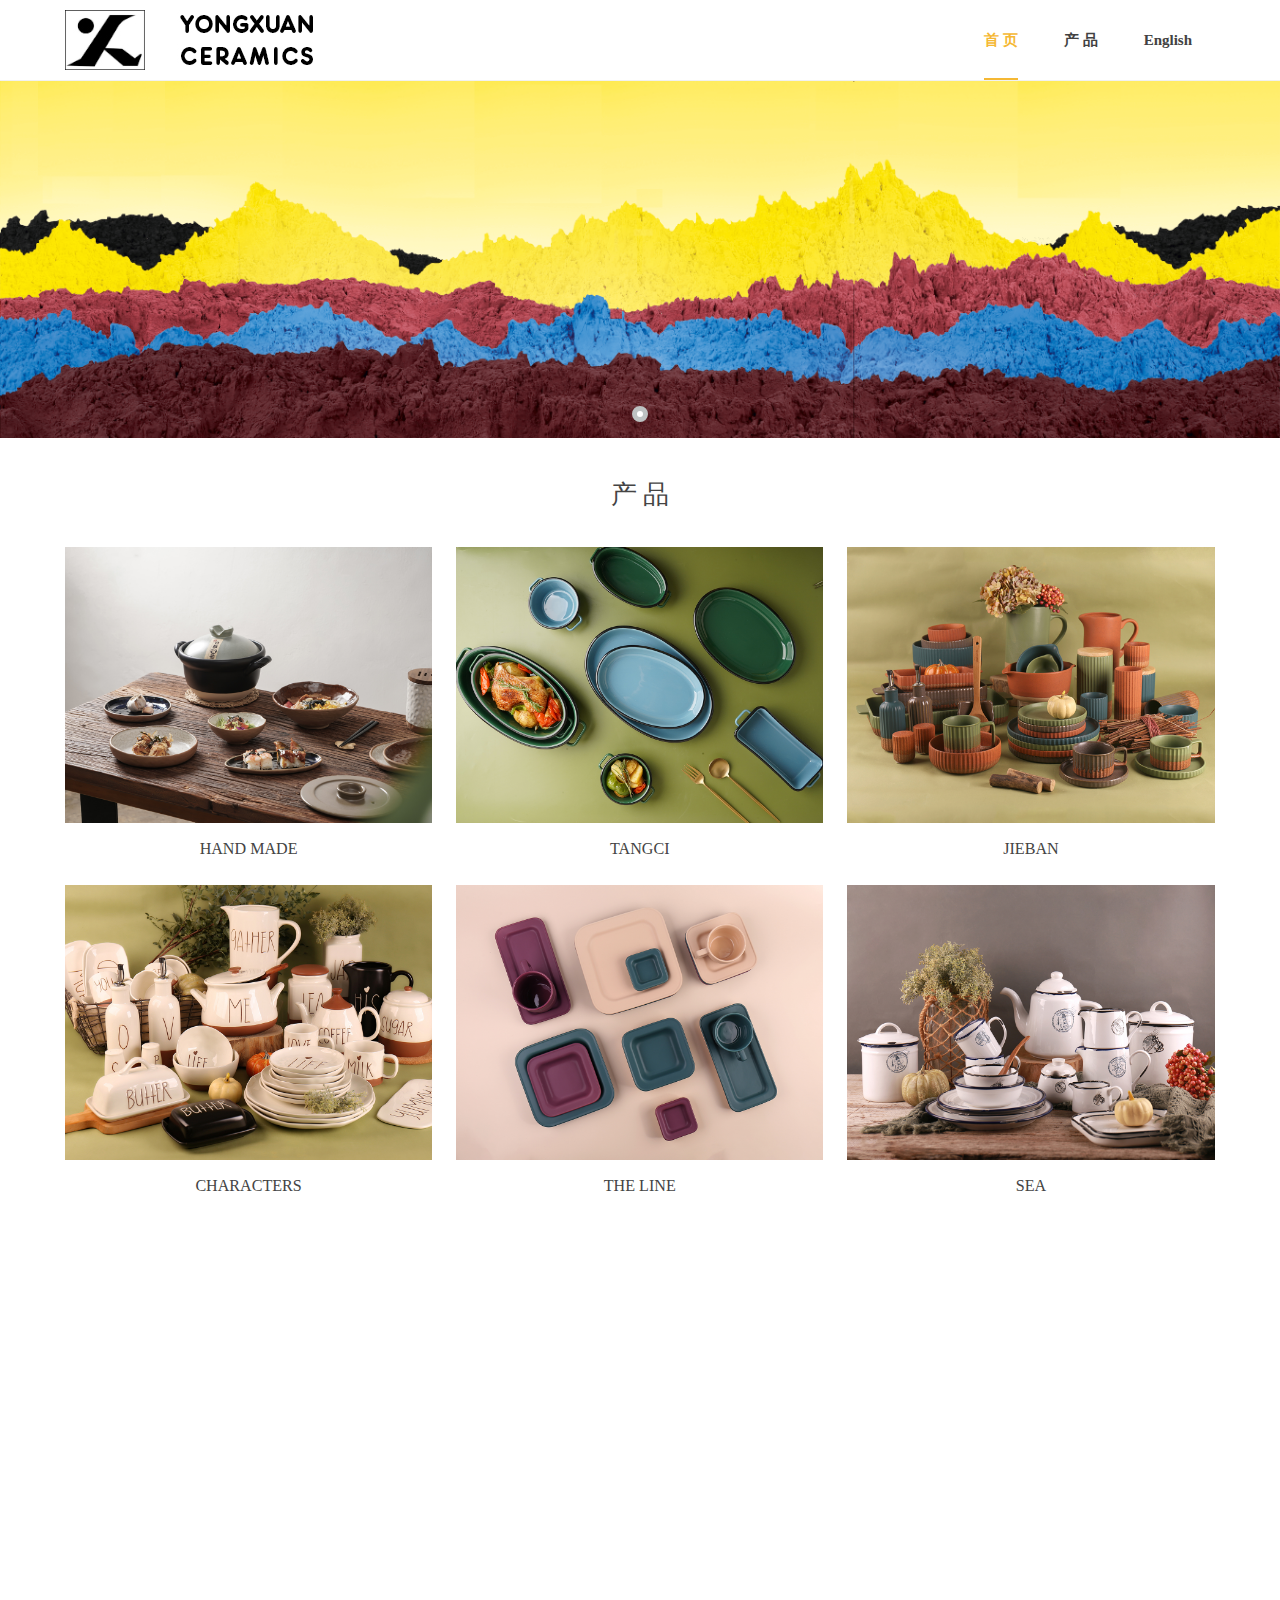
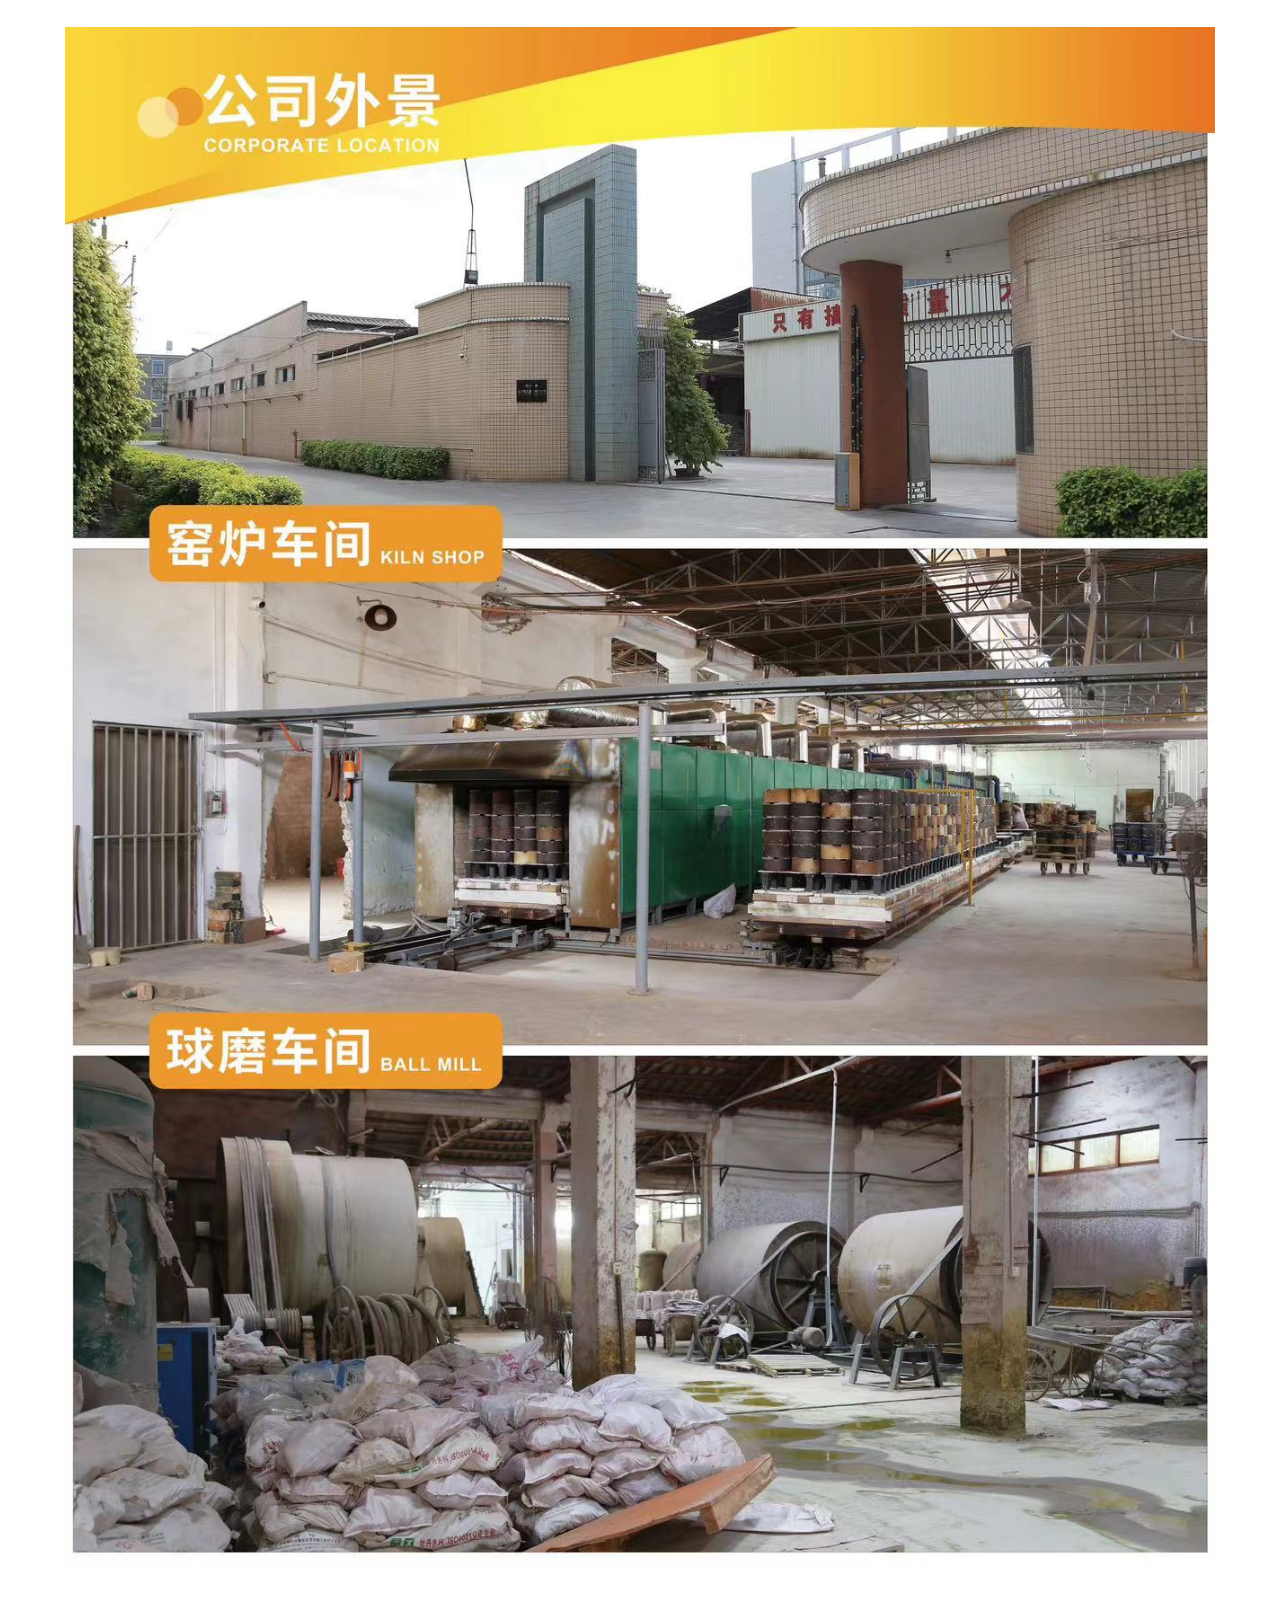
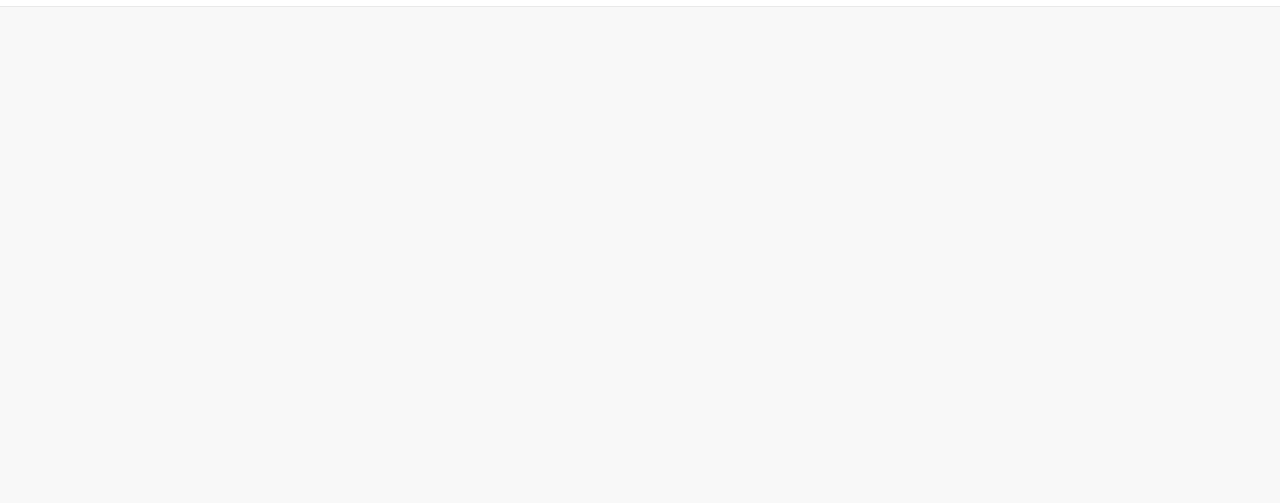
==== commit 3b62bc28: "feat: init" ====
--- a/index_cn.html
+++ b/index_cn.html
@@ -1,7 +1,7 @@
 <!DOCTYPE HTML>
 <html>
 <head>
-    <title>HOME</title>
+    <title>中原陶瓷颜料有限公司</title>
     <meta charset="utf-8">
     <meta http-equiv="X-UA-Compatible" content="IE=edge">
     <meta name="viewport" content="width=device-width, initial-scale=1">
@@ -105,9 +105,6 @@
 <script>var page = {pageId:36022};</script>
 <script>var pages = [{"id":"36027","name":"首 页","url":"\/index_cn.html"},
 {"id":"36028","name":"产 品","url":"\/cate-36025.html"},
-{"id":"36029","name":"新闻中心","url":"\/list-36024.html"},
-{"id":"36030","name":"联系我们","url":"\/page-36026.html"},
-{"id":"36023","name":"关于我们","url":"\/page-36023.html"},
 {"id":"36022","name":"English","url":"\/index.html"}];
 var currentTheme = 614;var isSubmenuShow = 1;;
 </script>
@@ -143,12 +140,6 @@
                                 <li data-menuid="36022"><a href="index_cn.html" data-action="36022">首 页</a><i
                                         class="nav_simpline_cur"></i></li>
                                 <li data-menuid="36025"><a href="/cate-36025.html" data-action="36025">产 品</a><i
-                                        class="nav_simpline_cur"></i></li>
-                                <li data-menuid="36024"><a href="/list-36024.html" data-action="36024">新闻中心</a><i
-                                        class="nav_simpline_cur"></i></li>
-                                <li data-menuid="36026"><a href="/page-36026.html" data-action="36026">联系我们</a><i
-                                        class="nav_simpline_cur"></i></li>
-                                <li data-menuid="36023"><a href="/page-36023.html" data-action="36023">关于我们</a><i
                                         class="nav_simpline_cur"></i></li>
                                 <li data-menuid="36027"><a href="index.html" data-action="36023">English</a><i
                                         class="nav_simpline_cur"></i></li>
@@ -188,12 +179,6 @@
                                     class="nav_simpline_cur"></i></li>
                             <li data-menuid="36025"><a href="/cate-36025.html" data-action="36025">产 品</a><i
                                     class="nav_simpline_cur"></i></li>
-                            <li data-menuid="36024"><a href="/list-36024.html" data-action="36024">新闻中心</a><i
-                                    class="nav_simpline_cur"></i></li>
-                            <li data-menuid="36026"><a href="/page-36026.html" data-action="36026">联系我们</a><i
-                                    class="nav_simpline_cur"></i></li>
-                            <li data-menuid="36023"><a href="/page-36023.html" data-action="36023">关于我们</a><i
-                                    class="nav_simpline_cur"></i></li>
                             <li data-menuid="36023"><a href="index.html" data-action="36023">English</a><i
                                     class="nav_simpline_cur"></i></li>
                             <div class="nav_moveBox"></div>
@@ -240,13 +225,7 @@
             <ul class="bxslider">
                 <li>
                     <a href="javascript:void(0);" target="_self">
-                        <img src="resource/5f1beaee36205.jpg" alt="" title=""
-                        />
-                    </a>
-                </li>
-                <li>
-                    <a href="javascript:void(0);" target="_self">
-                        <img src="resource/5f1beaea7d1d7.jpg" alt="" title=""
+                        <img src="resource/5f1beaea7d1d7.png" alt="" title=""
                         />
                     </a>
                 </li>
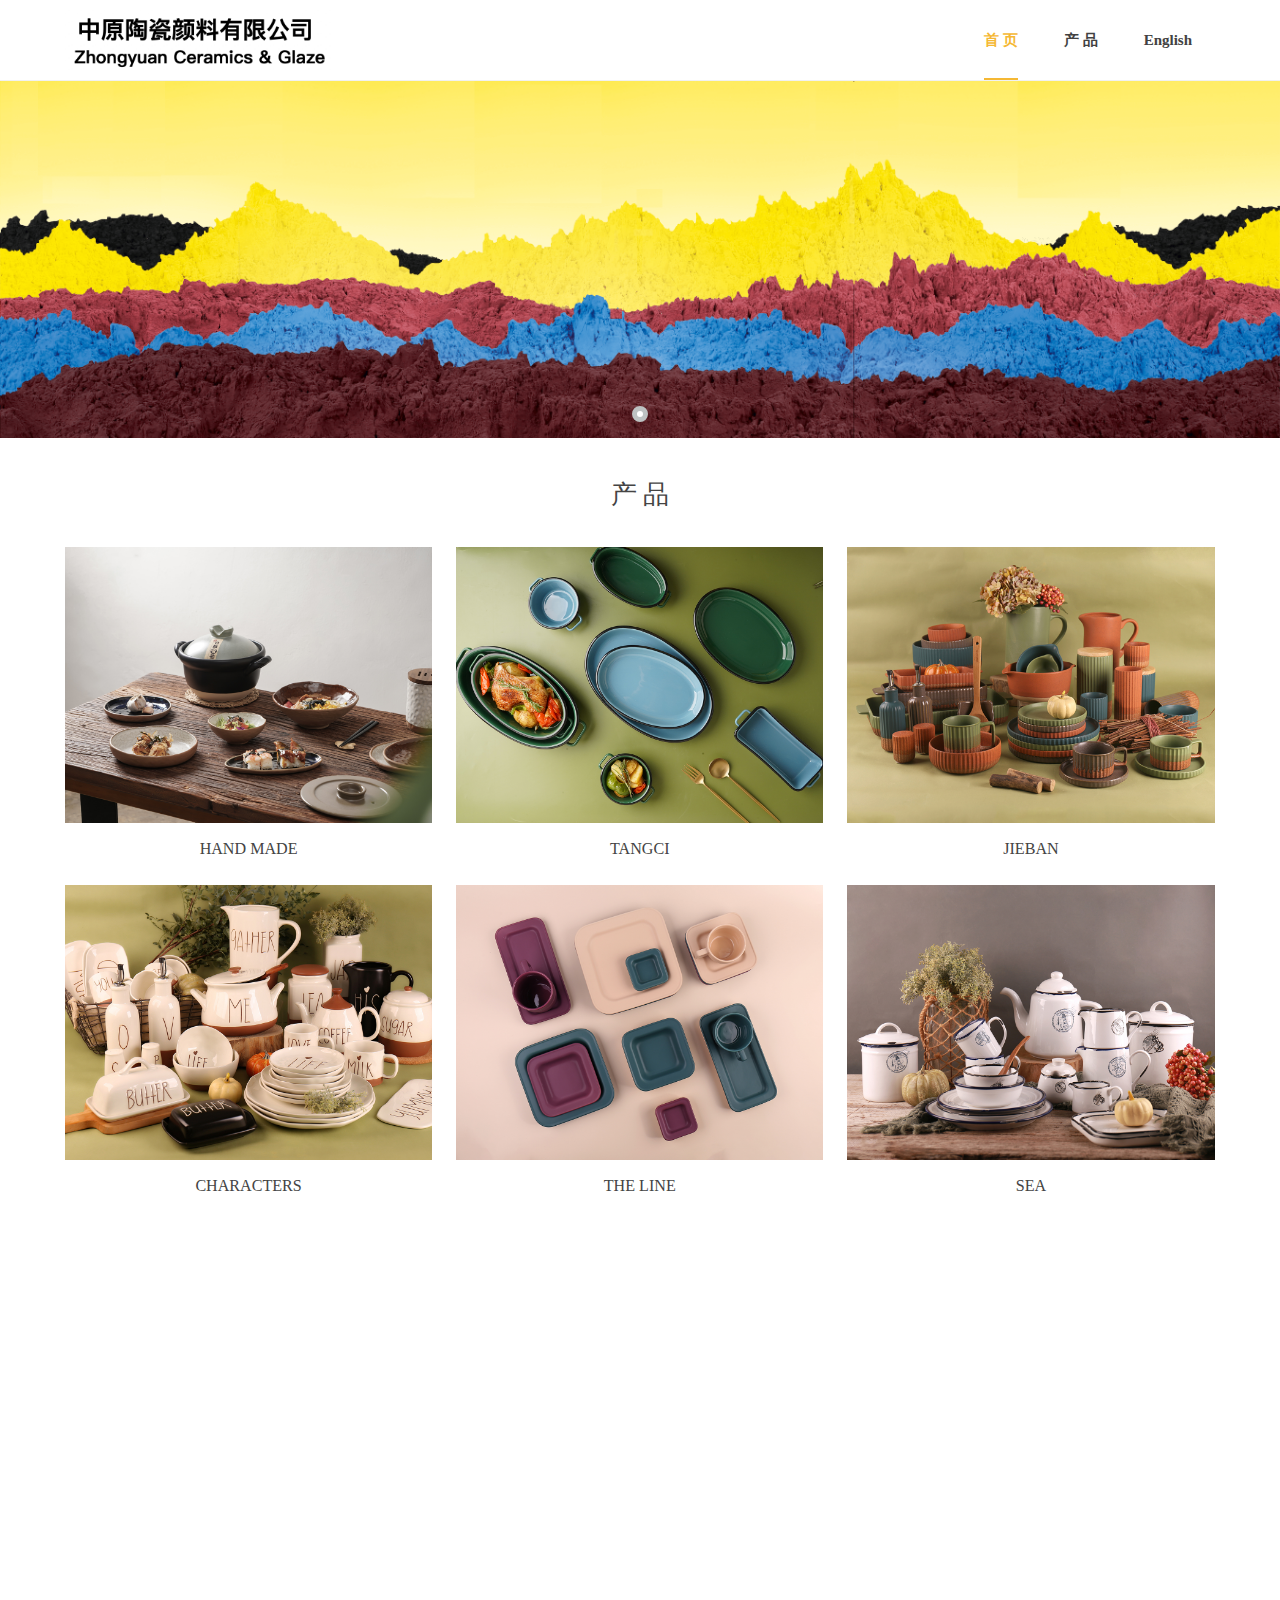
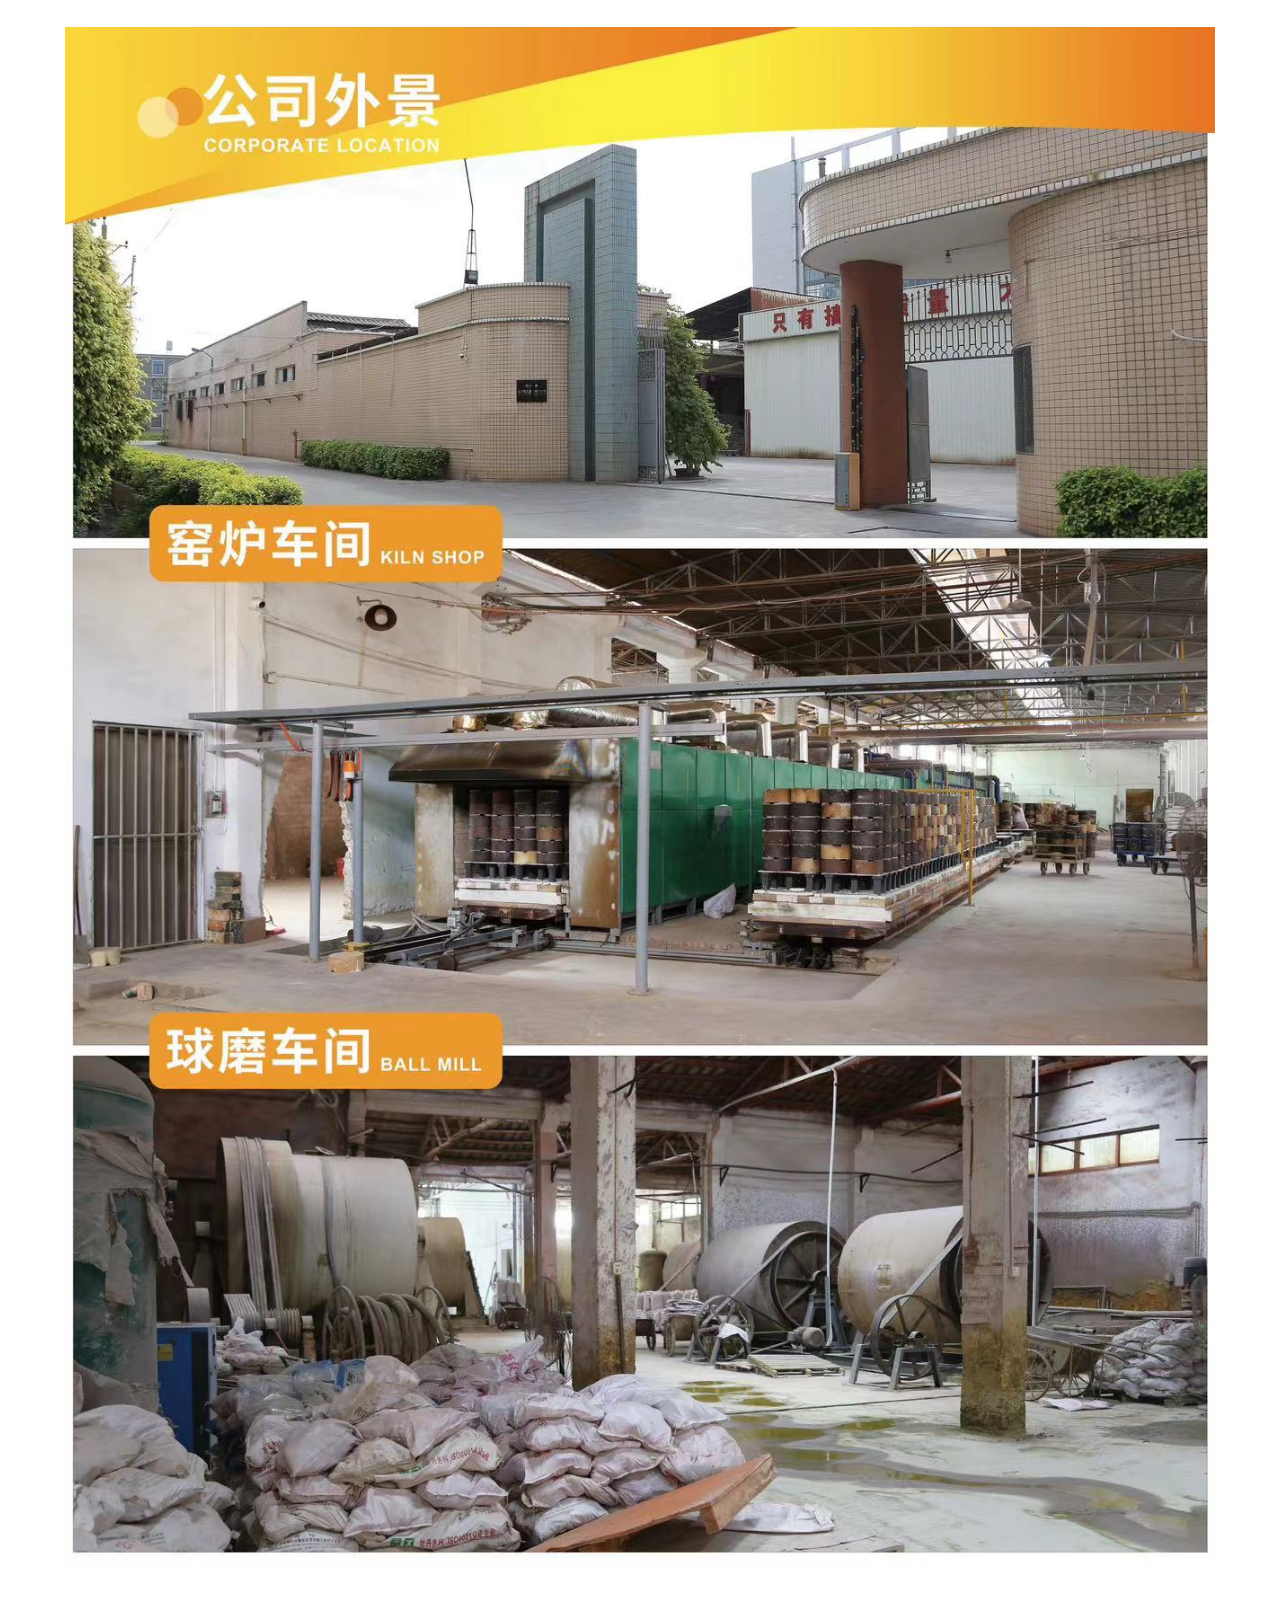
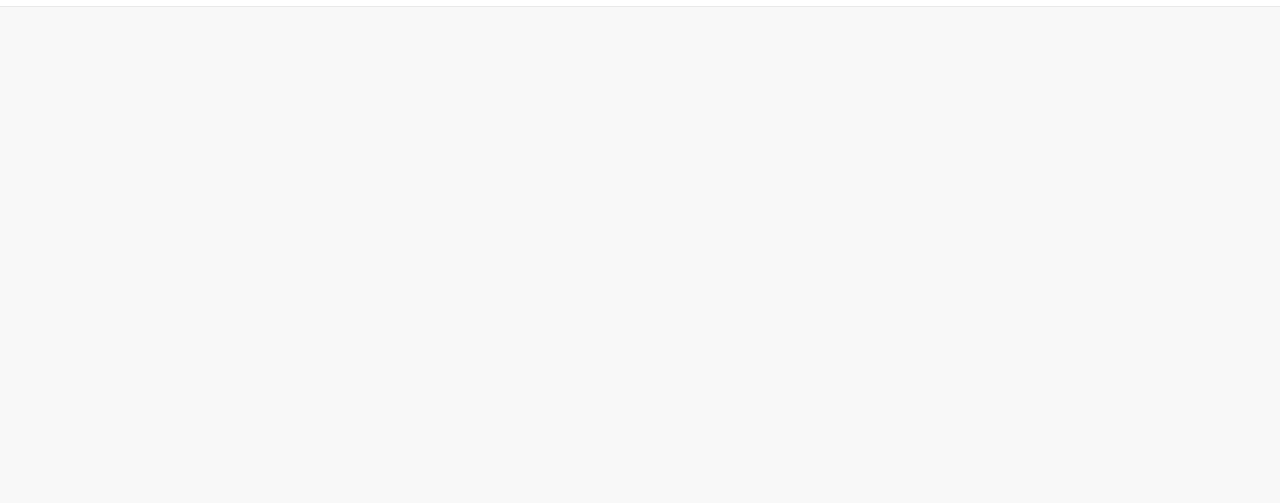
==== commit 7498ce41: "feat: init" ====
--- a/index_cn.html
+++ b/index_cn.html
@@ -1,5 +1,5 @@
 <!DOCTYPE HTML>
-<html>
+<html lang="ch">
 <head>
     <title>中原陶瓷颜料有限公司</title>
     <meta charset="utf-8">
@@ -27,7 +27,6 @@
     <script src="template/js/base.js"></script>
     <![endif]-->
     <!--[if lt IE 9]>
-    <link rel="stylesheet" href="template/614/css/fontawesome/css/font-awesome-ie7.min.css">
     <script src="template/js/selectivizr.js"></script>
     <script src="//cdn.bootcss.com/html5shiv/3.7.2/html5shiv.min.js"></script>
     <script src="//cdn.bootcss.com/respond.js/1.4.2/respond.min.js"></script>
@@ -102,10 +101,10 @@
 </head>
 <body>
 
-<script>var page = {pageId:36022};</script>
-<script>var pages = [{"id":"36027","name":"首 页","url":"\/index_cn.html"},
-{"id":"36028","name":"产 品","url":"\/cate-36025.html"},
-{"id":"36022","name":"English","url":"\/index.html"}];
+<script>var page = {pageId:36027};</script>
+<script>var pages = [{"id":"36027","name":"首 页","url":"index_cn.html"},
+{"id":"36028","name":"产 品","url":"product_cn.html"},
+{"id":"36022","name":"English","url":"index.html"}];
 var currentTheme = 614;var isSubmenuShow = 1;;
 </script>
 <div class="body">
@@ -126,7 +125,7 @@
                     <div class="col-logo">
                         <div class="w-logo">
 
-                            <a href="/index.html" class="w-logo-img"> <img src="resource/5f0eb93c33a6a.jpg"/> </a>
+                            <a href="/index.html" class="w-logo-img"> <img src="resource/5f0eb93c33a6a.png"/> </a>
                         </div>
                     </div>
                 </div>
@@ -137,11 +136,11 @@
                     <div class="w-nav w-nav1 g-active-add">
                         <div class="w-nav-in">
                             <ul class="nav_inner clearfix" id="g-web-ul-menu" style="display:none;">
-                                <li data-menuid="36022"><a href="index_cn.html" data-action="36022">首 页</a><i
+                                <li data-menuid="36027"><a href="index_cn.html" data-action="36027">首 页</a><i
                                         class="nav_simpline_cur"></i></li>
-                                <li data-menuid="36025"><a href="/cate-36025.html" data-action="36025">产 品</a><i
+                                <li data-menuid="36025"><a href="products_cn.html" data-action="36025">产 品</a><i
                                         class="nav_simpline_cur"></i></li>
-                                <li data-menuid="36027"><a href="index.html" data-action="36023">English</a><i
+                                <li data-menuid="36022"><a href="index.html" data-action="36022">English</a><i
                                         class="nav_simpline_cur"></i></li>
                                 <div class="nav_moveBox"></div>
                             </ul>
@@ -150,7 +149,7 @@
                     <script type="text/javascript">
                         (function($){
                             if($(".g-active-add").length > 0){
-                                var joinMenu = ["36022"];
+                                var joinMenu = ["36027"];
                                 for(var i in joinMenu){
                                     $(".g-active-add li").each(function(key){
                                         if($(this).data("menuid") == joinMenu[i]){
@@ -175,11 +174,11 @@
                 <div class="w-nav g-active-add">
                     <div class="w-nav-in">
                         <ul class="nav_inner clearfix">
-                            <li data-menuid="36022"><a href="index_cn.html" data-action="36022">主 页</a><i
+                            <li data-menuid="36027"><a href="index_cn.html" data-action="36027">首 页</a><i
                                     class="nav_simpline_cur"></i></li>
-                            <li data-menuid="36025"><a href="/cate-36025.html" data-action="36025">产 品</a><i
+                            <li data-menuid="36028"><a href="products_cn.html" data-action="36028">产 品</a><i
                                     class="nav_simpline_cur"></i></li>
-                            <li data-menuid="36023"><a href="index.html" data-action="36023">English</a><i
+                            <li data-menuid="36022"><a href="index.html" data-action="36022">English</a><i
                                     class="nav_simpline_cur"></i></li>
                             <div class="nav_moveBox"></div>
                         </ul>
@@ -188,7 +187,7 @@
                 <script type="text/javascript">
                     (function($){
                         if($(".g-active-add").length > 0){
-                            var joinMenu = ["36022"];
+                            var joinMenu = ["36027"];
                             for(var i in joinMenu){
                                 $(".g-active-add li").each(function(key){
                                     if($(this).data("menuid") == joinMenu[i]){
@@ -290,15 +289,13 @@
                                     <div class="w-prd-list-cell-in">
                                         <div class="w-prd-con">
                                             <div class="w-prd-imgbox imgScaleBig"><a target="_blank"
-                                                                                     href="/product-36025-144455.html"
                                                                                      class="img-count w-prd-img">
                                                 <div class="aspectRatio" style="padding-bottom:75%;"></div>
                                                 <div class="img-count-in"><img alt="" title=""
                                                                                src="resource/5f1be4f2324c3.jpg"/></div>
                                             </a></div>
                                             <div class="w-prd-infobox" style="text-align:center;">
-                                                <h2 class="w-prd-name" style=""><a target="_blank"
-                                                                                   href="/product-36025-144455.html">HAND
+                                                <h2 class="w-prd-name" style=""><a target="_blank">HAND
                                                     MADE</a></h2>
                                                 <div class="w-prd-sum" style="display:none;"></div>
                                             </div>
@@ -309,22 +306,14 @@
                                     <div class="w-prd-list-cell-in">
                                         <div class="w-prd-con">
                                             <div class="w-prd-imgbox imgScaleBig"><a target="_blank"
-                                                                                     href="/product-36025-144454.html"
                                                                                      class="img-count w-prd-img">
                                                 <div class="aspectRatio" style="padding-bottom:75%;"></div>
                                                 <div class="img-count-in"><img alt="" title=""
                                                                                src="resource/5f1be4f5b0c8a.jpg"/></div>
                                             </a></div>
                                             <div class="w-prd-infobox" style="text-align:center;">
-                                                <h2 class="w-prd-name" style=""><a target="_blank"
-                                                                                   href="/product-36025-144454.html">TANGCI</a>
+                                                <h2 class="w-prd-name" style=""><a target="_blank">TANGCI</a>
                                                 </h2>
-                                                <div class="w-prd-sum" style="display:none;">
-                                                    做一个有品质、有气质，受人喜欢、受人尊敬的品牌，这在LifeVC，是最核心的价值观。珍惜品牌声誉，用心为她们设计、生产最优质的产品。珍惜品牌声誉，用心为她们设计、生产最优质的产品。珍惜品牌声誉，用心为她们设计、生产最优质的产品。珍惜品牌声誉，用心为她们设计、生产最优质的产品。
-
-                                                    颜色：白色 / 黑色
-                                                    尺寸：40*60
-                                                </div>
                                             </div>
                                         </div>
                                     </div>
@@ -333,22 +322,14 @@
                                     <div class="w-prd-list-cell-in">
                                         <div class="w-prd-con">
                                             <div class="w-prd-imgbox imgScaleBig"><a target="_blank"
-                                                                                     href="/product-36025-144453.html"
                                                                                      class="img-count w-prd-img">
                                                 <div class="aspectRatio" style="padding-bottom:75%;"></div>
                                                 <div class="img-count-in"><img alt="" title=""
                                                                                src="resource/5f1be4f772ff8.jpg"/></div>
                                             </a></div>
                                             <div class="w-prd-infobox" style="text-align:center;">
-                                                <h2 class="w-prd-name" style=""><a target="_blank"
-                                                                                   href="/product-36025-144453.html">JIEBAN</a>
+                                                <h2 class="w-prd-name" style=""><a target="_blank">JIEBAN</a>
                                                 </h2>
-                                                <div class="w-prd-sum" style="display:none;">
-                                                    做一个有品质、有气质，受人喜欢、受人尊敬的品牌，这在LifeVC，是最核心的价值观。珍惜品牌声誉，用心为她们设计、生产最优质的产品。珍惜品牌声誉，用心为她们设计、生产最优质的产品。珍惜品牌声誉，用心为她们设计、生产最优质的产品。珍惜品牌声誉，用心为她们设计、生产最优质的产品。
-
-                                                    颜色：白色 / 黑色
-                                                    尺寸：40*60
-                                                </div>
                                             </div>
                                         </div>
                                     </div>
@@ -357,22 +338,14 @@
                                     <div class="w-prd-list-cell-in">
                                         <div class="w-prd-con">
                                             <div class="w-prd-imgbox imgScaleBig"><a target="_blank"
-                                                                                     href="/product-36025-144452.html"
                                                                                      class="img-count w-prd-img">
                                                 <div class="aspectRatio" style="padding-bottom:75%;"></div>
                                                 <div class="img-count-in"><img alt="" title=""
                                                                                src="resource/5f1be4faa8427.jpg"/></div>
                                             </a></div>
                                             <div class="w-prd-infobox" style="text-align:center;">
-                                                <h2 class="w-prd-name" style=""><a target="_blank"
-                                                                                   href="/product-36025-144452.html">CHARACTERS</a>
+                                                <h2 class="w-prd-name" style=""><a target="_blank">CHARACTERS</a>
                                                 </h2>
-                                                <div class="w-prd-sum" style="display:none;">
-                                                    做一个有品质、有气质，受人喜欢、受人尊敬的品牌，这在LifeVC，是最核心的价值观。珍惜品牌声誉，用心为她们设计、生产最优质的产品。珍惜品牌声誉，用心为她们设计、生产最优质的产品。珍惜品牌声誉，用心为她们设计、生产最优质的产品。珍惜品牌声誉，用心为她们设计、生产最优质的产品。
-
-                                                    颜色：白色 / 黑色
-                                                    尺寸：40*60
-                                                </div>
                                             </div>
                                         </div>
                                     </div>
@@ -381,22 +354,14 @@
                                     <div class="w-prd-list-cell-in">
                                         <div class="w-prd-con">
                                             <div class="w-prd-imgbox imgScaleBig"><a target="_blank"
-                                                                                     href="/product-36025-144451.html"
                                                                                      class="img-count w-prd-img">
                                                 <div class="aspectRatio" style="padding-bottom:75%;"></div>
                                                 <div class="img-count-in"><img alt="" title=""
                                                                                src="resource/5f1be500c01ff.jpg"/></div>
                                             </a></div>
                                             <div class="w-prd-infobox" style="text-align:center;">
-                                                <h2 class="w-prd-name" style=""><a target="_blank"
-                                                                                   href="/product-36025-144451.html">THE
+                                                <h2 class="w-prd-name" style=""><a target="_blank">THE
                                                     LINE</a></h2>
-                                                <div class="w-prd-sum" style="display:none;">
-                                                    做一个有品质、有气质，受人喜欢、受人尊敬的品牌，这在LifeVC，是最核心的价值观。珍惜品牌声誉，用心为她们设计、生产最优质的产品。珍惜品牌声誉，用心为她们设计、生产最优质的产品。珍惜品牌声誉，用心为她们设计、生产最优质的产品。珍惜品牌声誉，用心为她们设计、生产最优质的产品。
-
-                                                    颜色：白色 / 黑色
-                                                    尺寸：40*60
-                                                </div>
                                             </div>
                                         </div>
                                     </div>
@@ -405,22 +370,14 @@
                                     <div class="w-prd-list-cell-in">
                                         <div class="w-prd-con">
                                             <div class="w-prd-imgbox imgScaleBig"><a target="_blank"
-                                                                                     href="/product-36025-144450.html"
                                                                                      class="img-count w-prd-img">
                                                 <div class="aspectRatio" style="padding-bottom:75%;"></div>
                                                 <div class="img-count-in"><img alt="" title=""
                                                                                src="resource/5f1be502c9e44.jpg"/></div>
                                             </a></div>
                                             <div class="w-prd-infobox" style="text-align:center;">
-                                                <h2 class="w-prd-name" style=""><a target="_blank"
-                                                                                   href="/product-36025-144450.html">SEA</a>
+                                                <h2 class="w-prd-name" style=""><a target="_blank">SEA</a>
                                                 </h2>
-                                                <div class="w-prd-sum" style="display:none;">
-                                                    做一个有品质、有气质，受人喜欢、受人尊敬的品牌，这在LifeVC，是最核心的价值观。珍惜品牌声誉，用心为她们设计、生产最优质的产品。珍惜品牌声誉，用心为她们设计、生产最优质的产品。珍惜品牌声誉，用心为她们设计、生产最优质的产品。珍惜品牌声誉，用心为她们设计、生产最优质的产品。
-
-                                                    颜色：白色 / 黑色
-                                                    尺寸：40*60
-                                                </div>
                                             </div>
                                         </div>
                                     </div>
@@ -450,16 +407,16 @@
                 <div class="row-mask"></div>
                 <div class="wrap-content-in  pdTop-default pdBottom-default" data-id="503860" data-type="31">
                     <div class="li-div" data-comunique="829e098c44ec3a79fd4b516508044489">
-                    <div class="not-animated w-text" data-animate="fadeInUp" style="">
+                        <div class="not-animated w-text" data-animate="fadeInUp" style="">
                             <br/>
                             <p dir="ltr" style="text-align: center; text-indent: 0em;"><br/></p>
                             <div class="w-title w-title16">
                                 <div class="title-h-in">
                                     <h2 class="color_main color_h">
-                    <span style="color: rgb(0, 0, 0);">
-                        <strong>关 于 我 们</strong>
-                        <br/>
-                    </span>
+                                        <span style="color: rgb(0, 0, 0);">
+                                            <strong>关 于 我 们</strong>
+                                            <br/>
+                                        </span>
                                     </h2>
                                 </div>
                             </div>
@@ -470,10 +427,10 @@
                                 <span style="font-size: 18px; font-family: Calibri; color: rgb(0, 0, 0);"></span>
                             </p>
                             <p style="margin-top: 0px; margin-bottom: 0px; direction: ltr; unicode-bidi: embed; text-indent: 2em;">
-            <span style="font-size: 18px; color: rgb(0, 0, 0);">
-                <span style="font-size: 18px; color: rgb(0, 0, 0); font-family: Calibri; font-weight: bold;">潮州市中原陶瓷颜料有限公司&nbsp;</span>
-                <span style="font-size: 18px; color: rgb(0, 0, 0); font-family: Calibri;">成立于 1989 年，是一家拥有自营进出口权，集研发、生产、销售为一体的大型陶瓷化工颜料公司。公司占地20000平方米，年产量高达8000吨。我们拥有先进的生产设备，专业生产牡丹牌胚体颜料，釉用颜料两大体系。本公司特色产品包括锆铁红、圆子红、宝石蓝、黑色等。</span>&nbsp;
-            </span>
+                                <span style="font-size: 18px; color: rgb(0, 0, 0);">
+                                    <span style="font-size: 18px; color: rgb(0, 0, 0); font-family: Calibri; font-weight: bold;">潮州市中原陶瓷颜料有限公司&nbsp;</span>
+                                    <span style="font-size: 18px; color: rgb(0, 0, 0); font-family: Calibri;">成立于 1989 年，是一家拥有自营进出口权，集研发、生产、销售为一体的大型陶瓷化工颜料公司。公司占地20000平方米，年产量高达8000吨。我们拥有先进的生产设备，专业生产牡丹牌胚体颜料，釉用颜料两大体系。本公司特色产品包括锆铁红、圆子红、宝石蓝、黑色等。</span>&nbsp;
+                                </span>
                             </p>
                             <p style="margin-top: 0px; margin-bottom: 0px; direction: ltr; unicode-bidi: embed; text-indent: 2em;">
                                 <span style="font-family: Calibri; font-size: 18px; color: rgb(0, 0, 0);">三十年来，我们坚持“以人为本，高效生产，诚信经营，精益求精”的发展宗旨，诚挚邀请广大陶瓷色料经销商，出口商和建筑厂商共同携手，为中国陶瓷色料产业的发展做出贡献。</span>
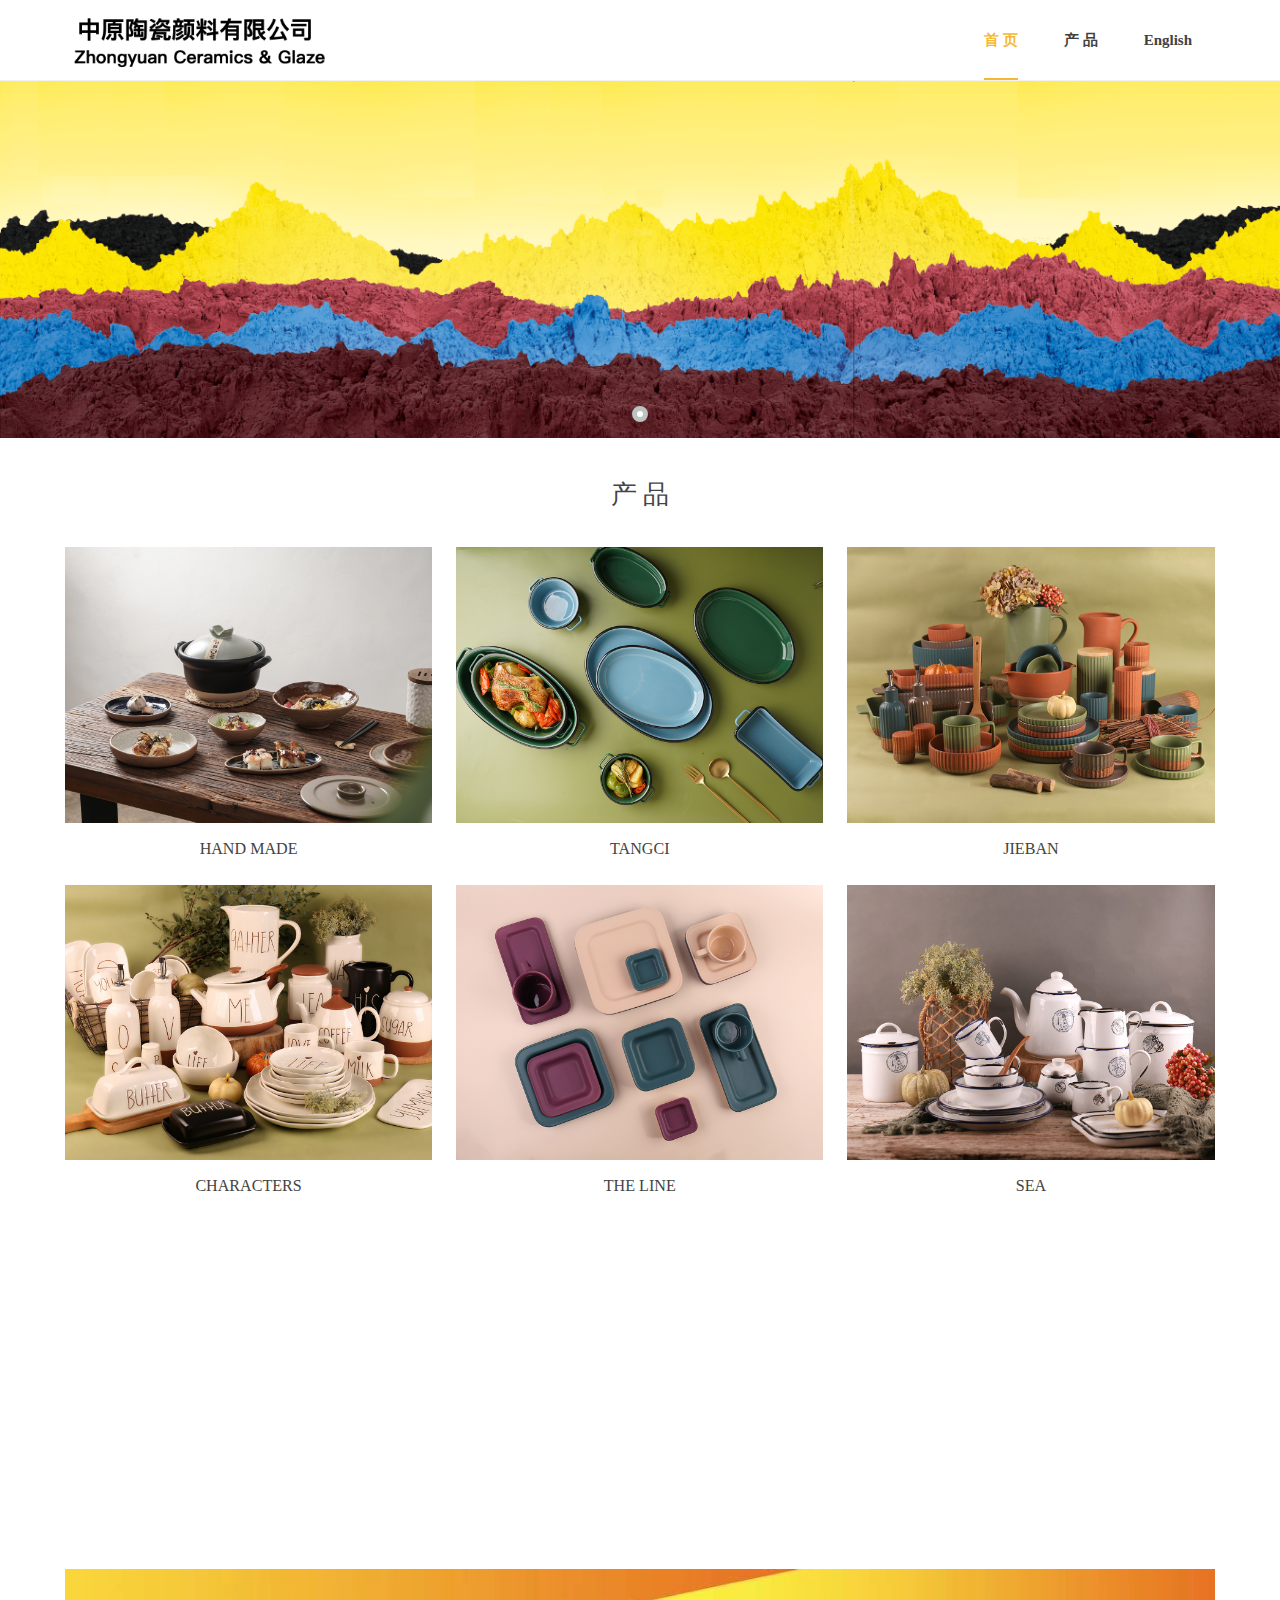
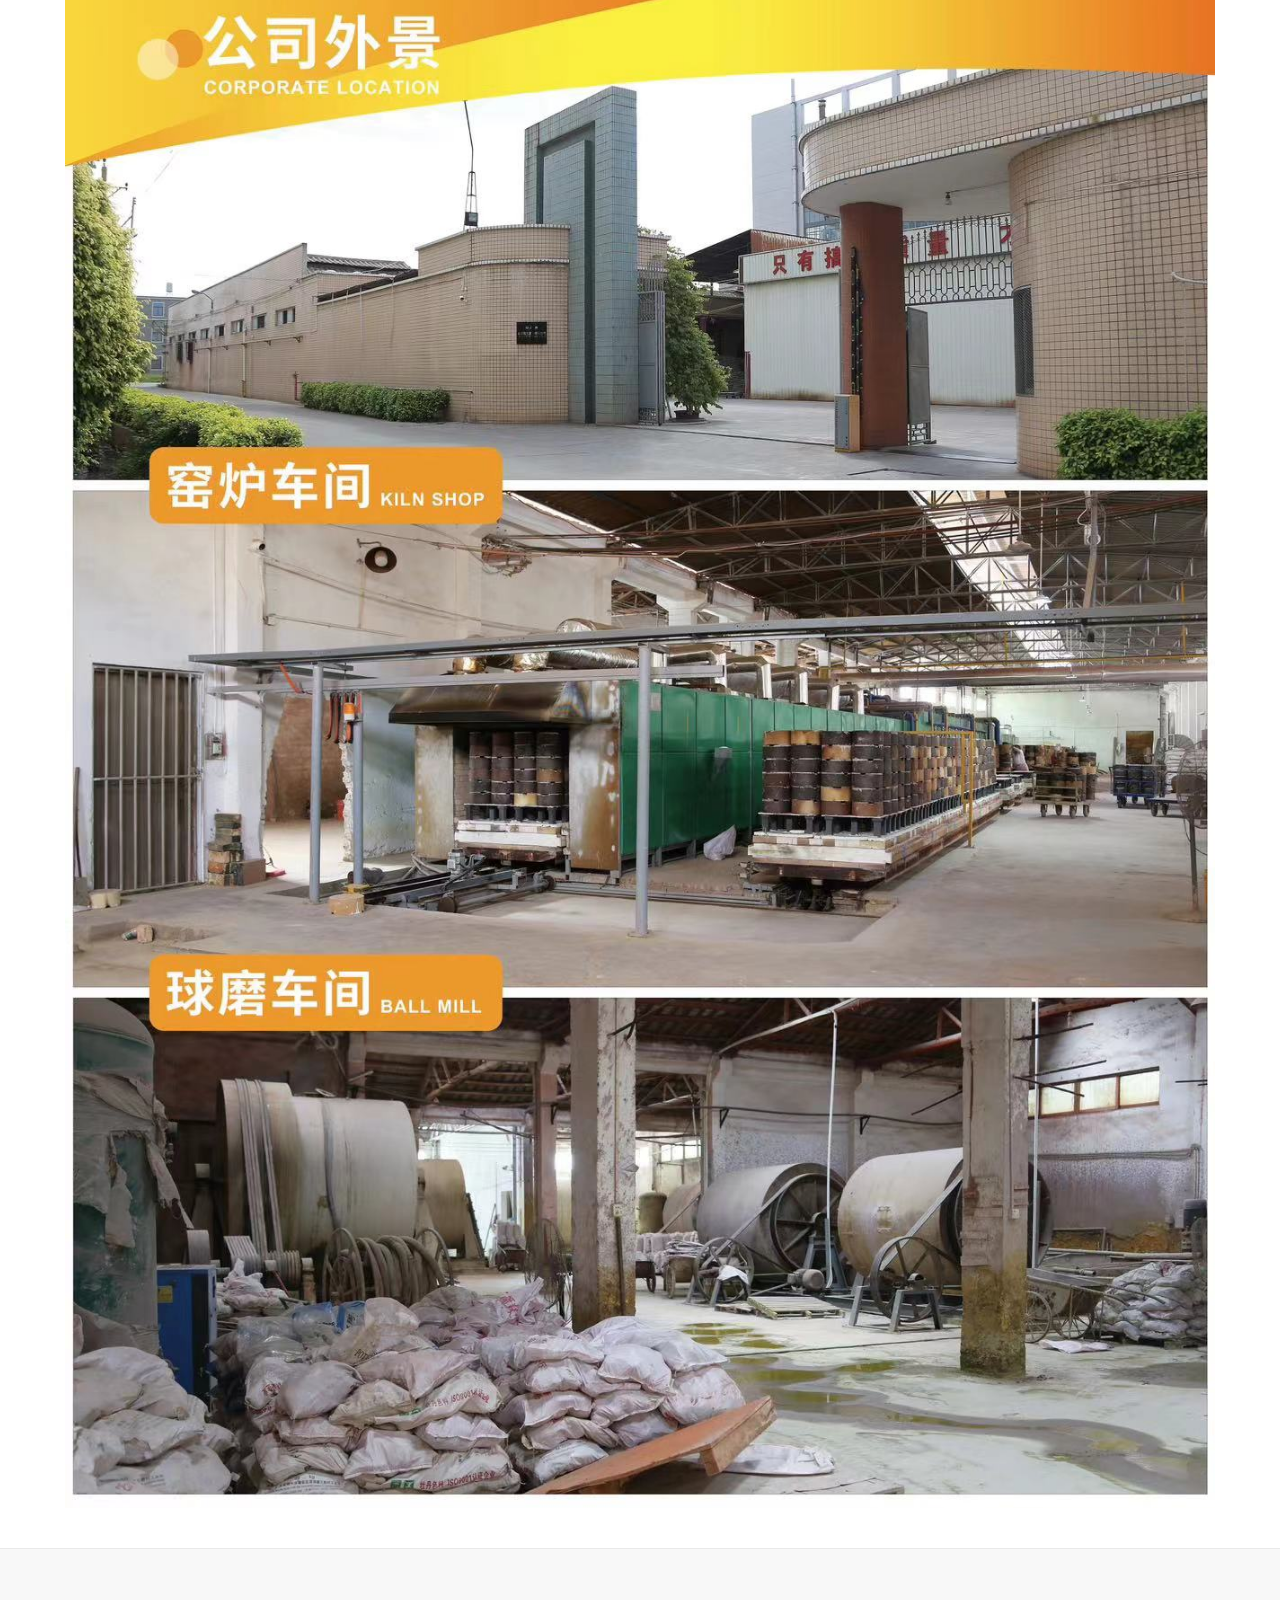
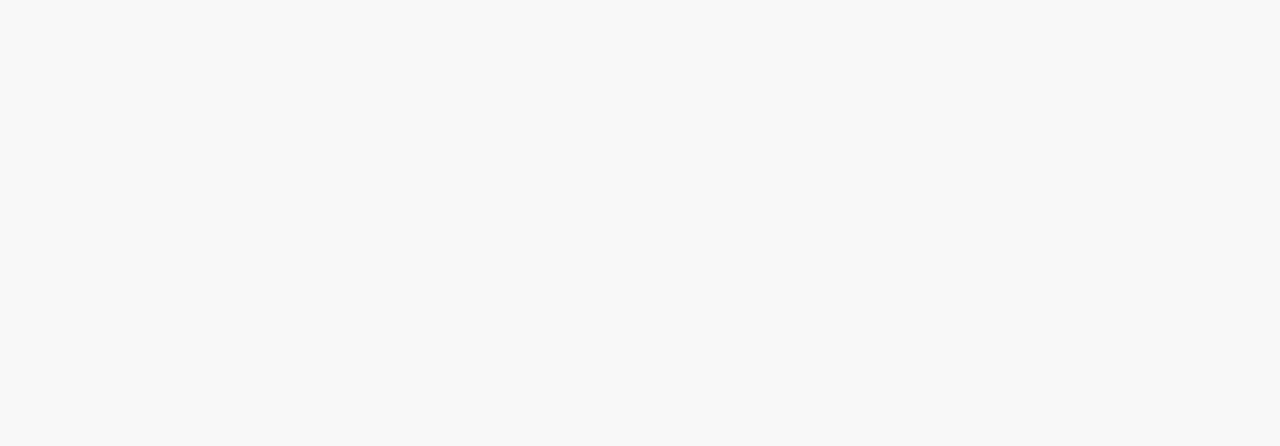
==== commit cbdf225d: "feat: init" ====
--- a/index_cn.html
+++ b/index_cn.html
@@ -408,8 +408,6 @@
                 <div class="wrap-content-in  pdTop-default pdBottom-default" data-id="503860" data-type="31">
                     <div class="li-div" data-comunique="829e098c44ec3a79fd4b516508044489">
                         <div class="not-animated w-text" data-animate="fadeInUp" style="">
-                            <br/>
-                            <p dir="ltr" style="text-align: center; text-indent: 0em;"><br/></p>
                             <div class="w-title w-title16">
                                 <div class="title-h-in">
                                     <h2 class="color_main color_h">
@@ -522,7 +520,7 @@
                                             <div class="li-div" data-comunique="937cb3d2c7d2ce9c3859c5205fe73e1c">
                                                 <div class="not-animated w-text" data-animate="fadeInLeft" style="">
                                                     地址：<span style="background-color: transparent;">中国广东省潮州市潮安县浮洋镇三胜村陈厝村原沟涵下及横路园地</span>
-                                                    <div><br>电话：+86-0768-2986189</div>
+                                                    <div><br>电话：+86-0768-2986189 , +86-13903092845</div>
                                                     <div><br>邮箱：manshuangli@outlook.com ， lingman1521@126.com<br>
                                                     </div>
                                                 </div>
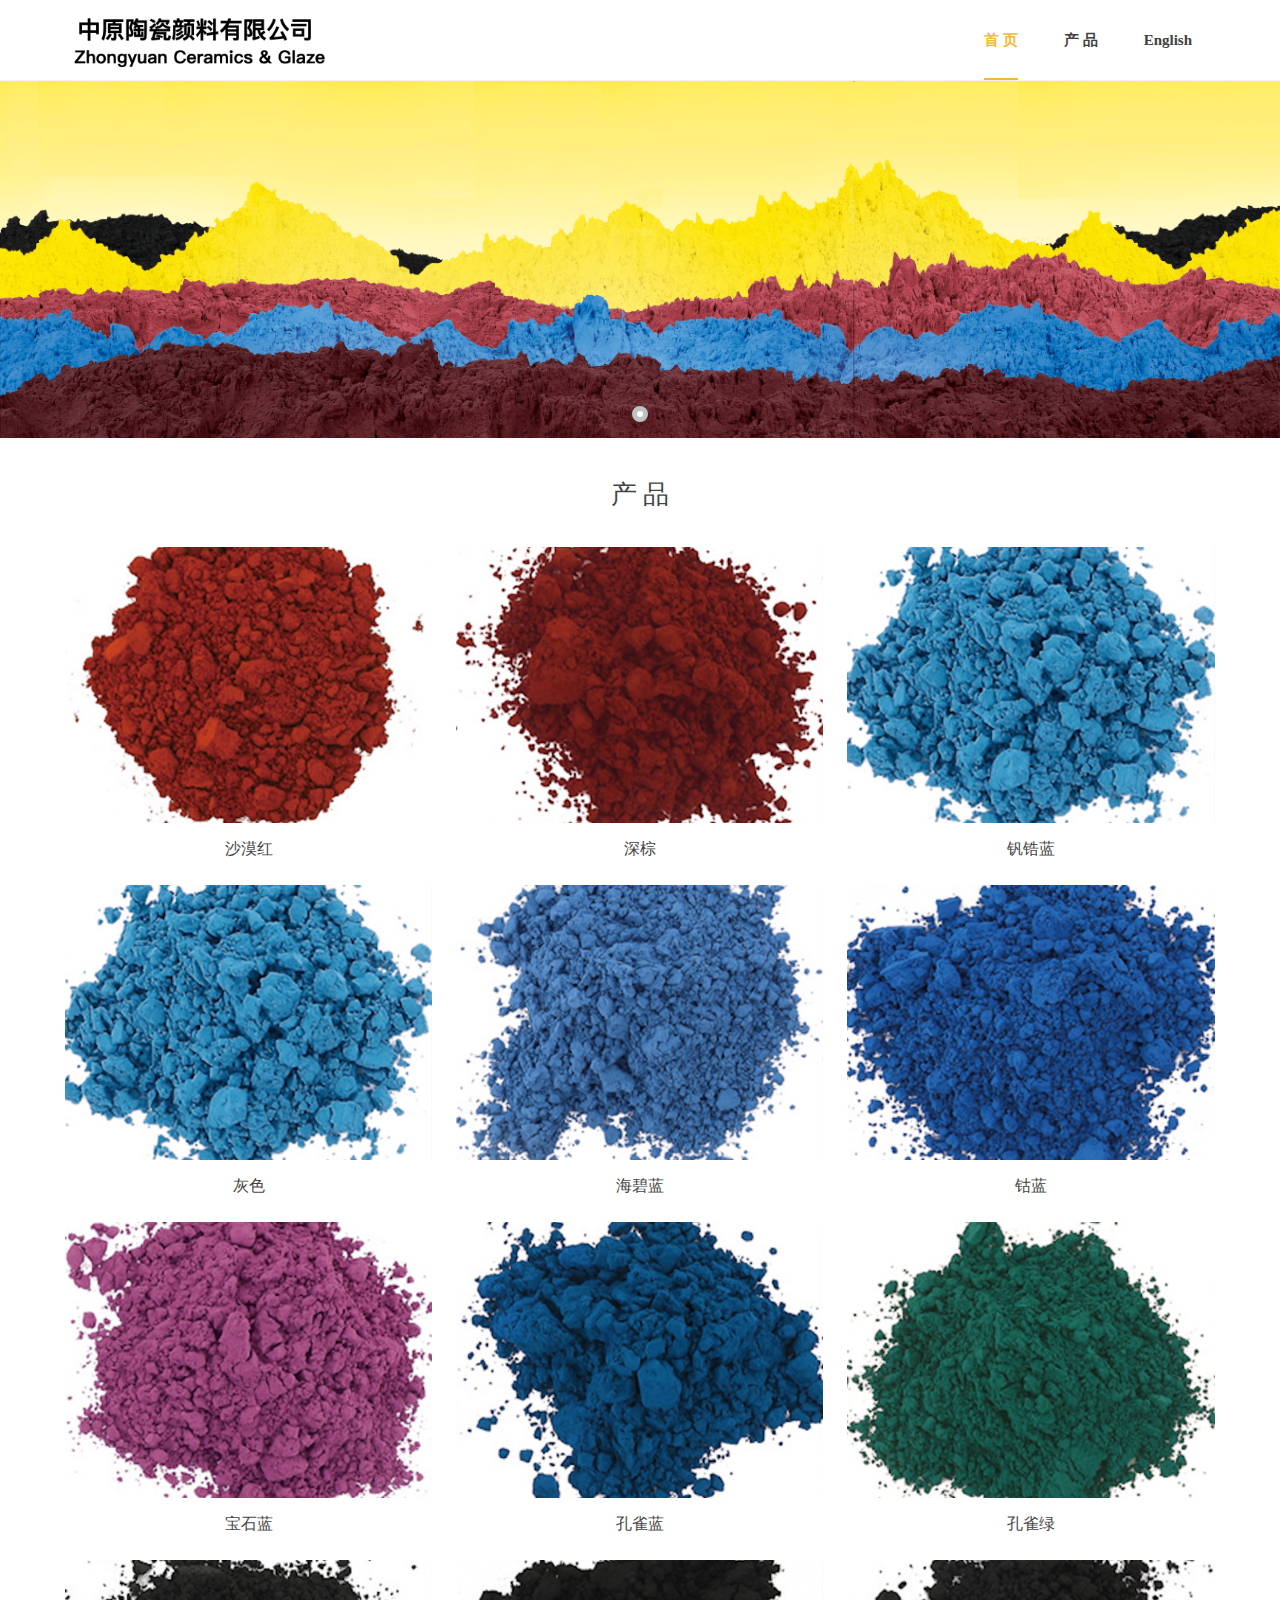
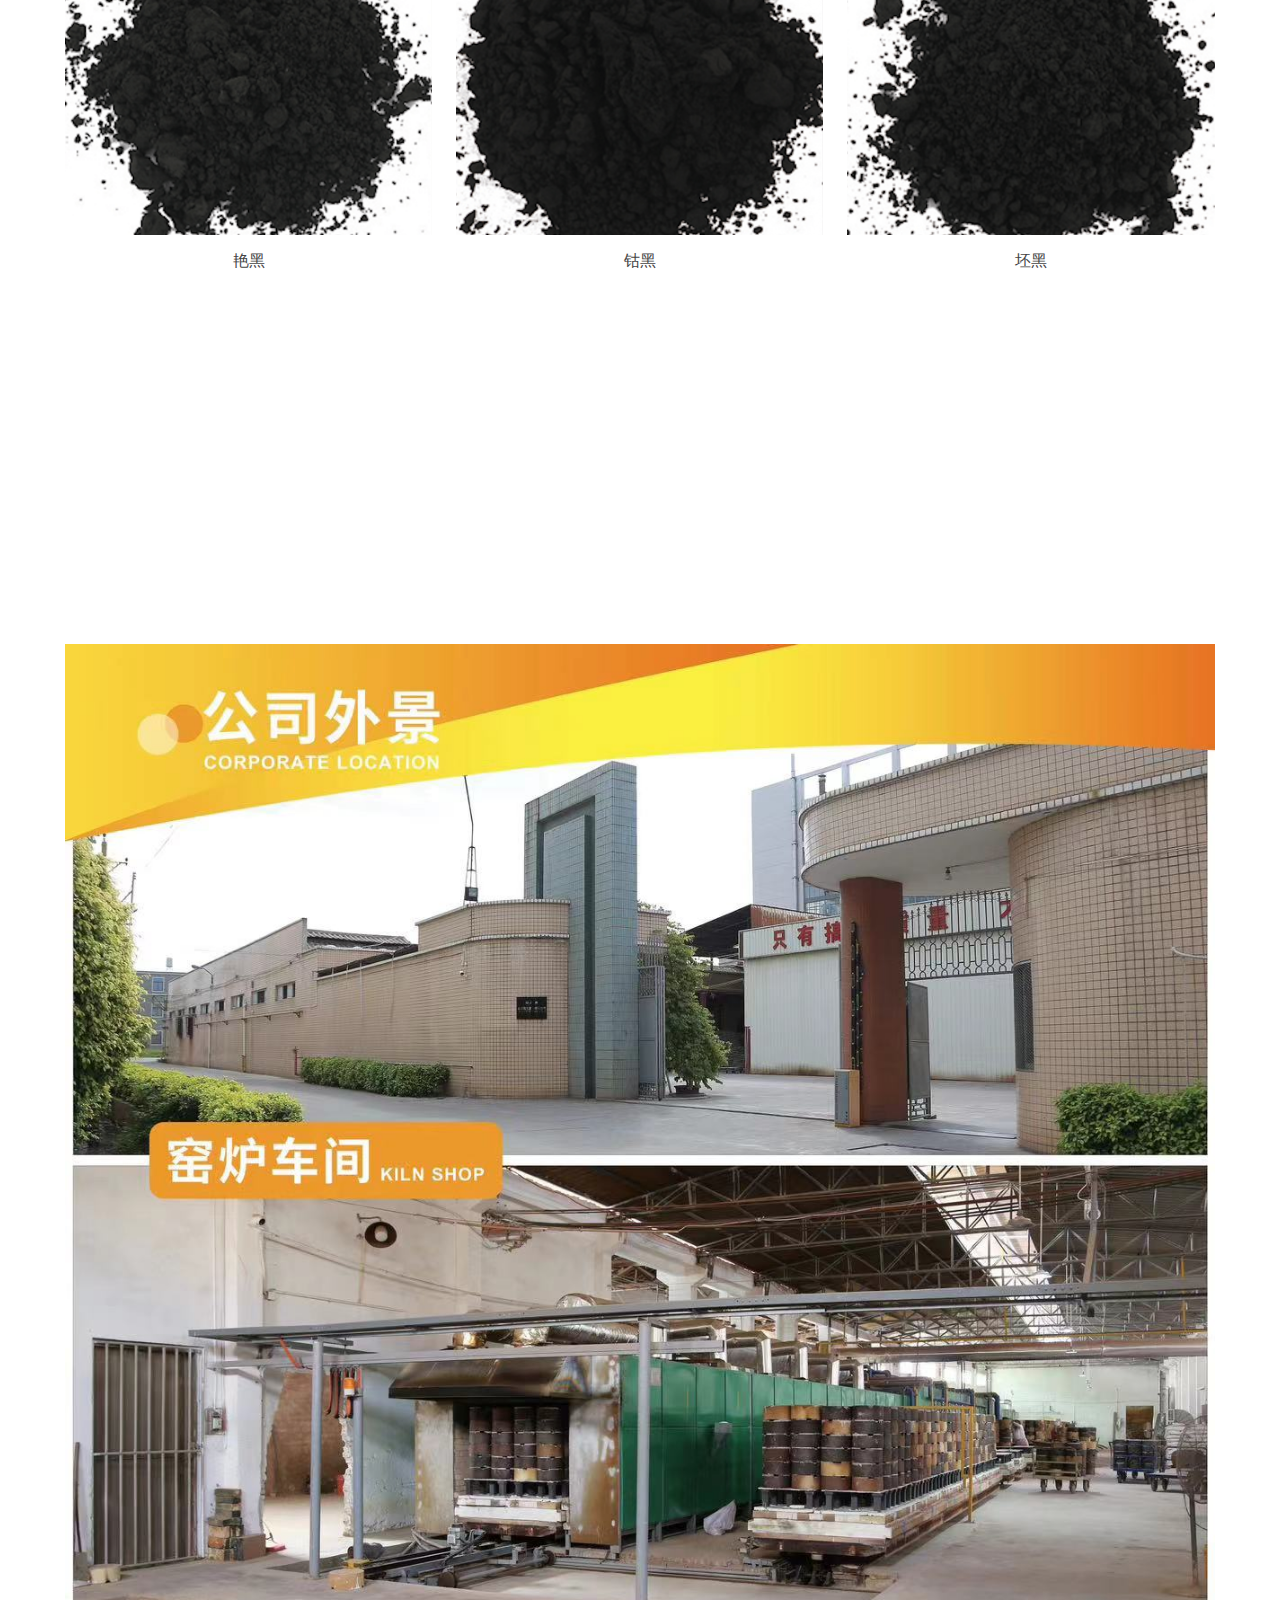
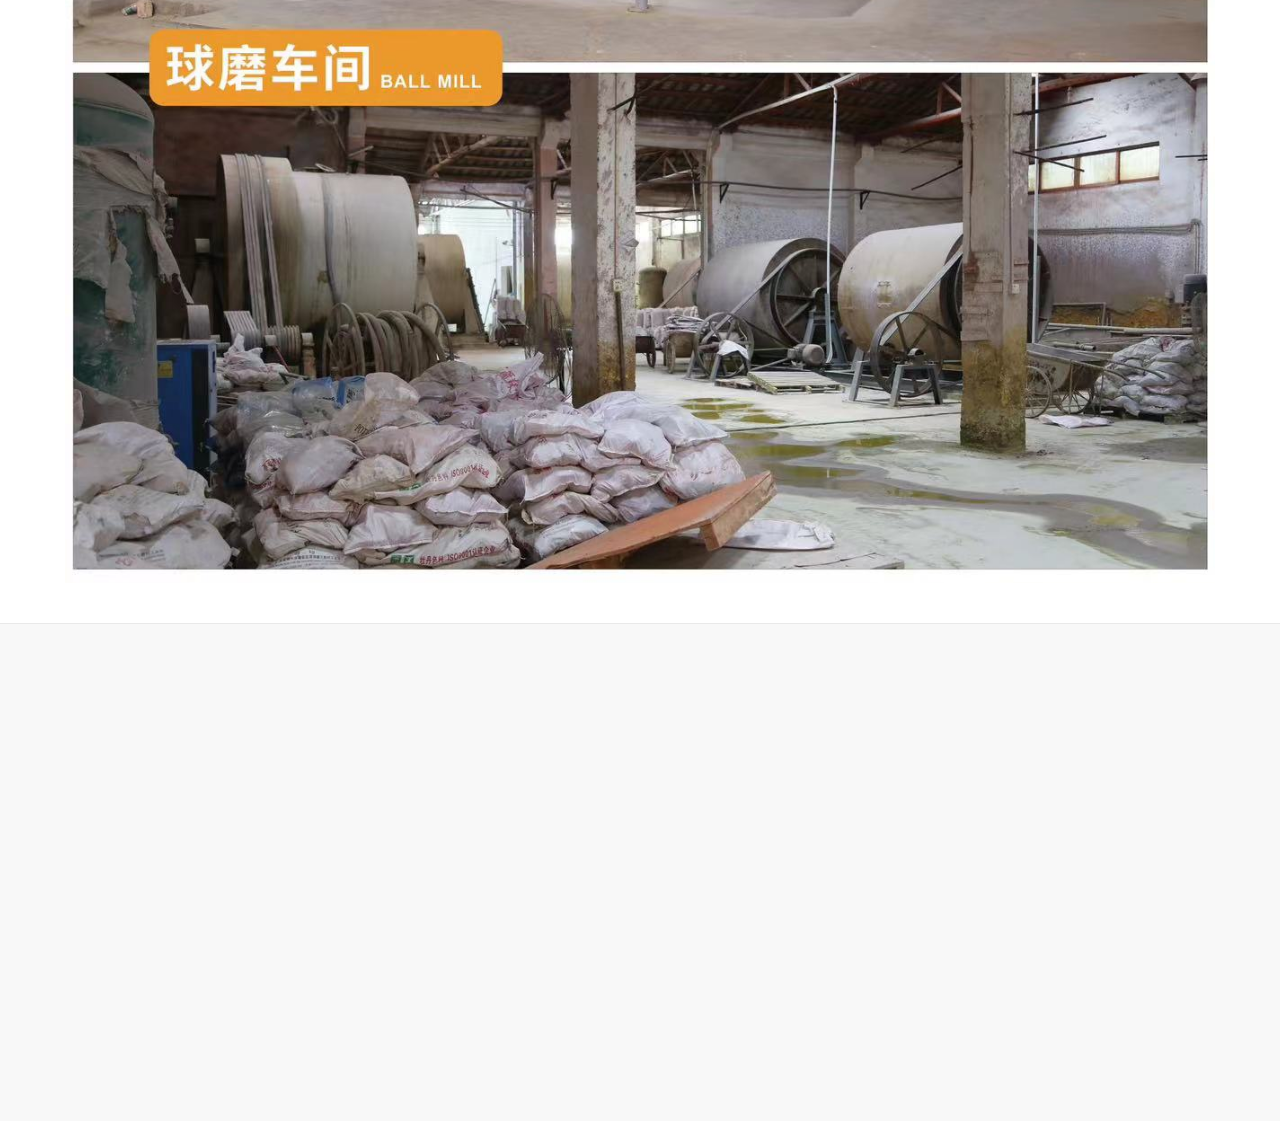
==== commit 5a6bf29d: "feat: init" ====
--- a/index_cn.html
+++ b/index_cn.html
@@ -292,11 +292,10 @@
                                                                                      class="img-count w-prd-img">
                                                 <div class="aspectRatio" style="padding-bottom:75%;"></div>
                                                 <div class="img-count-in"><img alt="" title=""
-                                                                               src="resource/5f1be4f2324c3.jpg"/></div>
-                                            </a></div>
-                                            <div class="w-prd-infobox" style="text-align:center;">
-                                                <h2 class="w-prd-name" style=""><a target="_blank">HAND
-                                                    MADE</a></h2>
+                                                                               src="resource/zy100.png"/></div>
+                                            </a></div>
+                                            <div class="w-prd-infobox" style="text-align:center;">
+                                                <h2 class="w-prd-name" style=""><a target="_blank">沙漠红</a></h2>
                                                 <div class="w-prd-sum" style="display:none;"></div>
                                             </div>
                                         </div>
@@ -309,74 +308,170 @@
                                                                                      class="img-count w-prd-img">
                                                 <div class="aspectRatio" style="padding-bottom:75%;"></div>
                                                 <div class="img-count-in"><img alt="" title=""
-                                                                               src="resource/5f1be4f5b0c8a.jpg"/></div>
-                                            </a></div>
-                                            <div class="w-prd-infobox" style="text-align:center;">
-                                                <h2 class="w-prd-name" style=""><a target="_blank">TANGCI</a>
-                                                </h2>
-                                            </div>
-                                        </div>
-                                    </div>
-                                </div>
-                                <div class="w-prd-list-cell g-f64376208dc94d8983b91829dcaebc40">
-                                    <div class="w-prd-list-cell-in">
-                                        <div class="w-prd-con">
-                                            <div class="w-prd-imgbox imgScaleBig"><a target="_blank"
-                                                                                     class="img-count w-prd-img">
-                                                <div class="aspectRatio" style="padding-bottom:75%;"></div>
-                                                <div class="img-count-in"><img alt="" title=""
-                                                                               src="resource/5f1be4f772ff8.jpg"/></div>
-                                            </a></div>
-                                            <div class="w-prd-infobox" style="text-align:center;">
-                                                <h2 class="w-prd-name" style=""><a target="_blank">JIEBAN</a>
-                                                </h2>
-                                            </div>
-                                        </div>
-                                    </div>
-                                </div>
-                                <div class="w-prd-list-cell g-f64376208dc94d8983b91829dcaebc40">
-                                    <div class="w-prd-list-cell-in">
-                                        <div class="w-prd-con">
-                                            <div class="w-prd-imgbox imgScaleBig"><a target="_blank"
-                                                                                     class="img-count w-prd-img">
-                                                <div class="aspectRatio" style="padding-bottom:75%;"></div>
-                                                <div class="img-count-in"><img alt="" title=""
-                                                                               src="resource/5f1be4faa8427.jpg"/></div>
-                                            </a></div>
-                                            <div class="w-prd-infobox" style="text-align:center;">
-                                                <h2 class="w-prd-name" style=""><a target="_blank">CHARACTERS</a>
-                                                </h2>
-                                            </div>
-                                        </div>
-                                    </div>
-                                </div>
-                                <div class="w-prd-list-cell g-f64376208dc94d8983b91829dcaebc40">
-                                    <div class="w-prd-list-cell-in">
-                                        <div class="w-prd-con">
-                                            <div class="w-prd-imgbox imgScaleBig"><a target="_blank"
-                                                                                     class="img-count w-prd-img">
-                                                <div class="aspectRatio" style="padding-bottom:75%;"></div>
-                                                <div class="img-count-in"><img alt="" title=""
-                                                                               src="resource/5f1be500c01ff.jpg"/></div>
-                                            </a></div>
-                                            <div class="w-prd-infobox" style="text-align:center;">
-                                                <h2 class="w-prd-name" style=""><a target="_blank">THE
-                                                    LINE</a></h2>
-                                            </div>
-                                        </div>
-                                    </div>
-                                </div>
-                                <div class="w-prd-list-cell g-f64376208dc94d8983b91829dcaebc40">
-                                    <div class="w-prd-list-cell-in">
-                                        <div class="w-prd-con">
-                                            <div class="w-prd-imgbox imgScaleBig"><a target="_blank"
-                                                                                     class="img-count w-prd-img">
-                                                <div class="aspectRatio" style="padding-bottom:75%;"></div>
-                                                <div class="img-count-in"><img alt="" title=""
-                                                                               src="resource/5f1be502c9e44.jpg"/></div>
-                                            </a></div>
-                                            <div class="w-prd-infobox" style="text-align:center;">
-                                                <h2 class="w-prd-name" style=""><a target="_blank">SEA</a>
+                                                                               src="resource/zy11.png"/></div>
+                                            </a></div>
+                                            <div class="w-prd-infobox" style="text-align:center;">
+                                                <h2 class="w-prd-name" style=""><a target="_blank">深棕</a>
+                                                </h2>
+                                            </div>
+                                        </div>
+                                    </div>
+                                </div>
+                                <div class="w-prd-list-cell g-f64376208dc94d8983b91829dcaebc40">
+                                    <div class="w-prd-list-cell-in">
+                                        <div class="w-prd-con">
+                                            <div class="w-prd-imgbox imgScaleBig"><a target="_blank"
+                                                                                     class="img-count w-prd-img">
+                                                <div class="aspectRatio" style="padding-bottom:75%;"></div>
+                                                <div class="img-count-in"><img alt="" title=""
+                                                                               src="resource/zy137.png"/></div>
+                                            </a></div>
+                                            <div class="w-prd-infobox" style="text-align:center;">
+                                                <h2 class="w-prd-name" style=""><a target="_blank">钒锆蓝</a>
+                                                </h2>
+                                            </div>
+                                        </div>
+                                    </div>
+                                </div>
+                                <div class="w-prd-list-cell g-f64376208dc94d8983b91829dcaebc40">
+                                    <div class="w-prd-list-cell-in">
+                                        <div class="w-prd-con">
+                                            <div class="w-prd-imgbox imgScaleBig"><a target="_blank"
+                                                                                     class="img-count w-prd-img">
+                                                <div class="aspectRatio" style="padding-bottom:75%;"></div>
+                                                <div class="img-count-in"><img alt="" title=""
+                                                                               src="resource/zy14.png"/></div>
+                                            </a></div>
+                                            <div class="w-prd-infobox" style="text-align:center;">
+                                                <h2 class="w-prd-name" style=""><a target="_blank">灰色</a>
+                                                </h2>
+                                            </div>
+                                        </div>
+                                    </div>
+                                </div>
+                                <div class="w-prd-list-cell g-f64376208dc94d8983b91829dcaebc40">
+                                    <div class="w-prd-list-cell-in">
+                                        <div class="w-prd-con">
+                                            <div class="w-prd-imgbox imgScaleBig"><a target="_blank"
+                                                                                     class="img-count w-prd-img">
+                                                <div class="aspectRatio" style="padding-bottom:75%;"></div>
+                                                <div class="img-count-in"><img alt="" title=""
+                                                                               src="resource/zy237.png"/></div>
+                                            </a></div>
+                                            <div class="w-prd-infobox" style="text-align:center;">
+                                                <h2 class="w-prd-name" style=""><a target="_blank">海碧蓝</a>
+                                                </h2>
+                                            </div>
+                                        </div>
+                                    </div>
+                                </div>
+                                <div class="w-prd-list-cell g-f64376208dc94d8983b91829dcaebc40">
+                                    <div class="w-prd-list-cell-in">
+                                        <div class="w-prd-con">
+                                            <div class="w-prd-imgbox imgScaleBig"><a target="_blank"
+                                                                                     class="img-count w-prd-img">
+                                                <div class="aspectRatio" style="padding-bottom:75%;"></div>
+                                                <div class="img-count-in"><img alt="" title=""
+                                                                               src="resource/zy70.png"/></div>
+                                            </a></div>
+                                            <div class="w-prd-infobox" style="text-align:center;">
+                                                <h2 class="w-prd-name" style=""><a target="_blank">钴蓝</a>
+                                                </h2>
+                                            </div>
+                                        </div>
+                                    </div>
+                                </div>
+                                <div class="w-prd-list-cell g-f64376208dc94d8983b91829dcaebc40">
+                                    <div class="w-prd-list-cell-in">
+                                        <div class="w-prd-con">
+                                            <div class="w-prd-imgbox imgScaleBig"><a target="_blank"
+                                                                                     class="img-count w-prd-img">
+                                                <div class="aspectRatio" style="padding-bottom:75%;"></div>
+                                                <div class="img-count-in"><img alt="" title=""
+                                                                               src="resource/zy81.png"/></div>
+                                            </a></div>
+                                            <div class="w-prd-infobox" style="text-align:center;">
+                                                <h2 class="w-prd-name" style=""><a target="_blank">宝石蓝</a>
+                                                </h2>
+                                            </div>
+                                        </div>
+                                    </div>
+                                </div>
+                                <div class="w-prd-list-cell g-f64376208dc94d8983b91829dcaebc40">
+                                    <div class="w-prd-list-cell-in">
+                                        <div class="w-prd-con">
+                                            <div class="w-prd-imgbox imgScaleBig"><a target="_blank"
+                                                                                     class="img-count w-prd-img">
+                                                <div class="aspectRatio" style="padding-bottom:75%;"></div>
+                                                <div class="img-count-in"><img alt="" title=""
+                                                                               src="resource/zy46.png"/></div>
+                                            </a></div>
+                                            <div class="w-prd-infobox" style="text-align:center;">
+                                                <h2 class="w-prd-name" style=""><a target="_blank">孔雀蓝</a>
+                                                </h2>
+                                            </div>
+                                        </div>
+                                    </div>
+                                </div>
+                                <div class="w-prd-list-cell g-f64376208dc94d8983b91829dcaebc40">
+                                    <div class="w-prd-list-cell-in">
+                                        <div class="w-prd-con">
+                                            <div class="w-prd-imgbox imgScaleBig"><a target="_blank"
+                                                                                     class="img-count w-prd-img">
+                                                <div class="aspectRatio" style="padding-bottom:75%;"></div>
+                                                <div class="img-count-in"><img alt="" title=""
+                                                                               src="resource/zy99a.png"/></div>
+                                            </a></div>
+                                            <div class="w-prd-infobox" style="text-align:center;">
+                                                <h2 class="w-prd-name" style=""><a target="_blank">孔雀绿</a>
+                                                </h2>
+                                            </div>
+                                        </div>
+                                    </div>
+                                </div>
+                                <div class="w-prd-list-cell g-f64376208dc94d8983b91829dcaebc40">
+                                    <div class="w-prd-list-cell-in">
+                                        <div class="w-prd-con">
+                                            <div class="w-prd-imgbox imgScaleBig"><a target="_blank"
+                                                                                     class="img-count w-prd-img">
+                                                <div class="aspectRatio" style="padding-bottom:75%;"></div>
+                                                <div class="img-count-in"><img alt="" title=""
+                                                                               src="resource/zy1.png"/></div>
+                                            </a></div>
+                                            <div class="w-prd-infobox" style="text-align:center;">
+                                                <h2 class="w-prd-name" style=""><a target="_blank">艳黑</a>
+                                                </h2>
+                                            </div>
+                                        </div>
+                                    </div>
+                                </div>
+                                <div class="w-prd-list-cell g-f64376208dc94d8983b91829dcaebc40">
+                                    <div class="w-prd-list-cell-in">
+                                        <div class="w-prd-con">
+                                            <div class="w-prd-imgbox imgScaleBig"><a target="_blank"
+                                                                                     class="img-count w-prd-img">
+                                                <div class="aspectRatio" style="padding-bottom:75%;"></div>
+                                                <div class="img-count-in"><img alt="" title=""
+                                                                               src="resource/zy50.png"/></div>
+                                            </a></div>
+                                            <div class="w-prd-infobox" style="text-align:center;">
+                                                <h2 class="w-prd-name" style=""><a target="_blank">钴黑</a>
+                                                </h2>
+                                            </div>
+                                        </div>
+                                    </div>
+                                </div>
+                                <div class="w-prd-list-cell g-f64376208dc94d8983b91829dcaebc40">
+                                    <div class="w-prd-list-cell-in">
+                                        <div class="w-prd-con">
+                                            <div class="w-prd-imgbox imgScaleBig"><a target="_blank"
+                                                                                     class="img-count w-prd-img">
+                                                <div class="aspectRatio" style="padding-bottom:75%;"></div>
+                                                <div class="img-count-in"><img alt="" title=""
+                                                                               src="resource/zy28.png"/></div>
+                                            </a></div>
+                                            <div class="w-prd-infobox" style="text-align:center;">
+                                                <h2 class="w-prd-name" style=""><a target="_blank">坯黑</a>
                                                 </h2>
                                             </div>
                                         </div>
